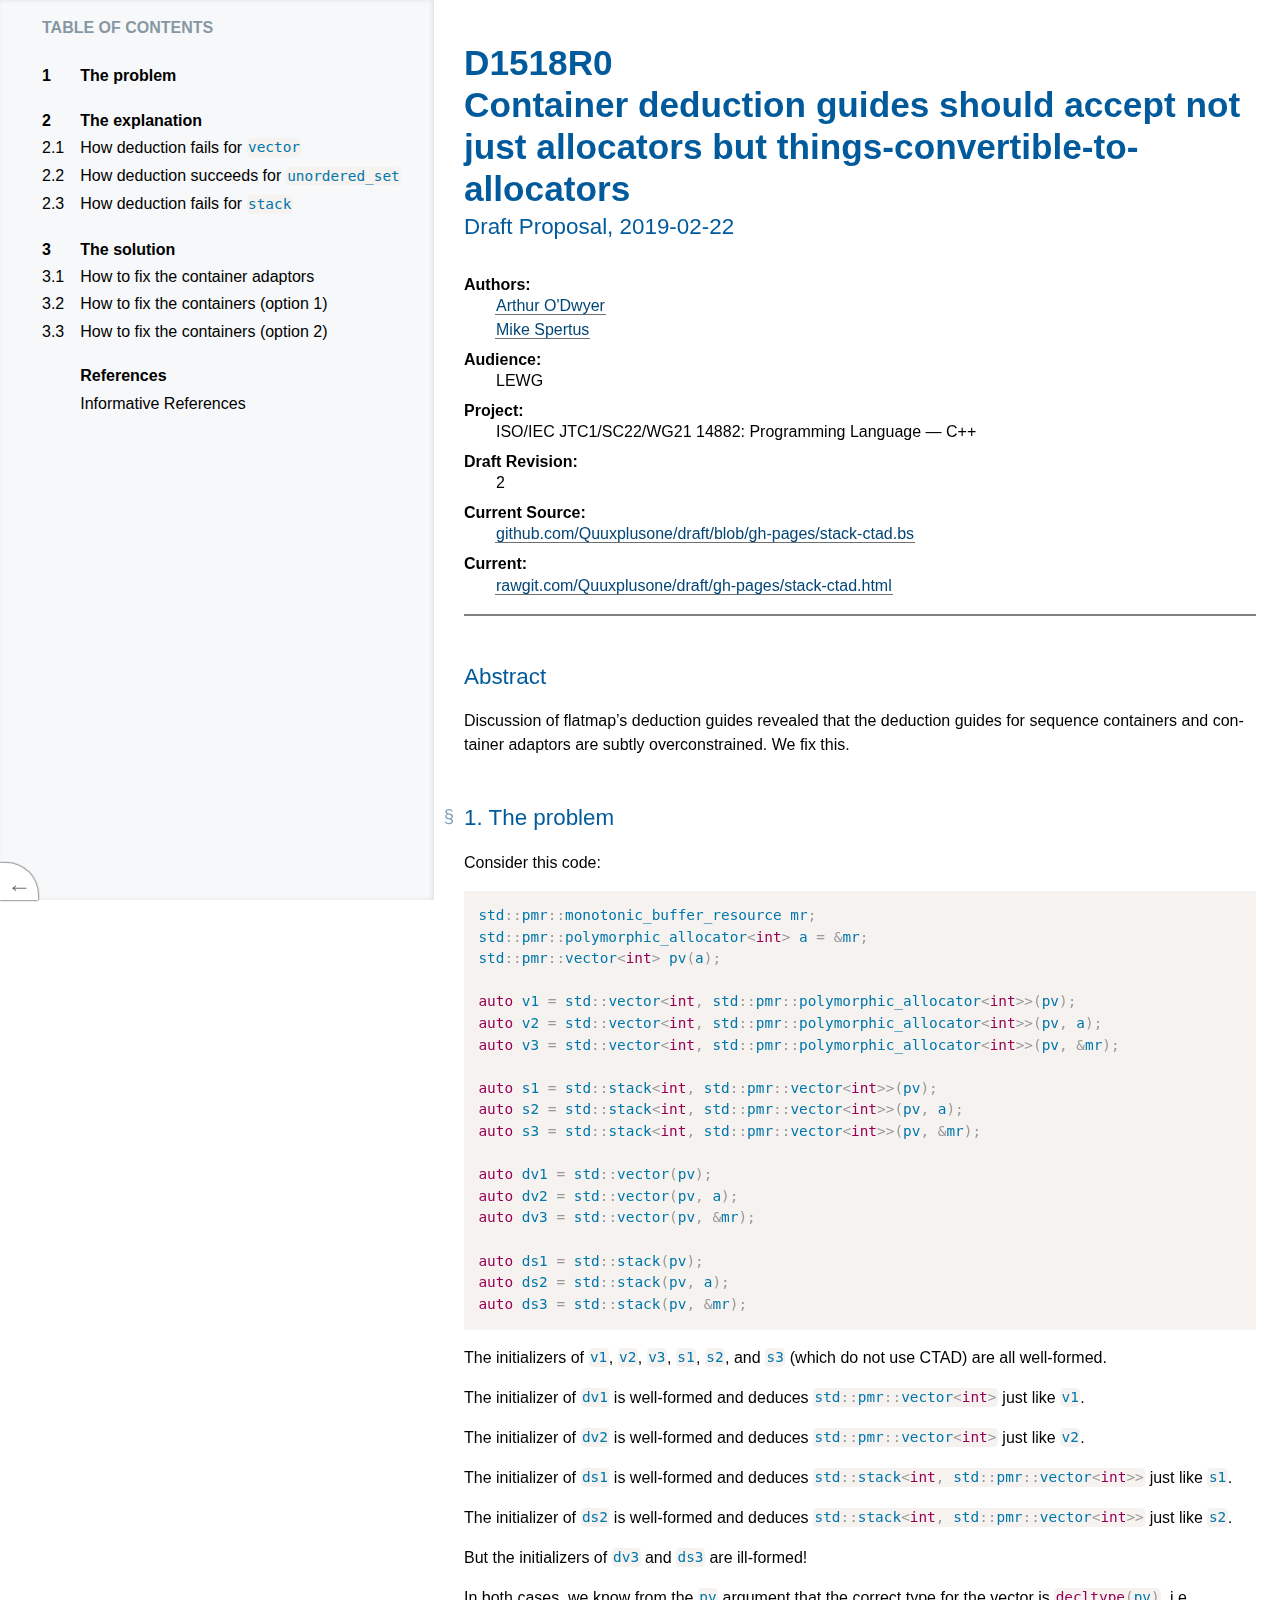
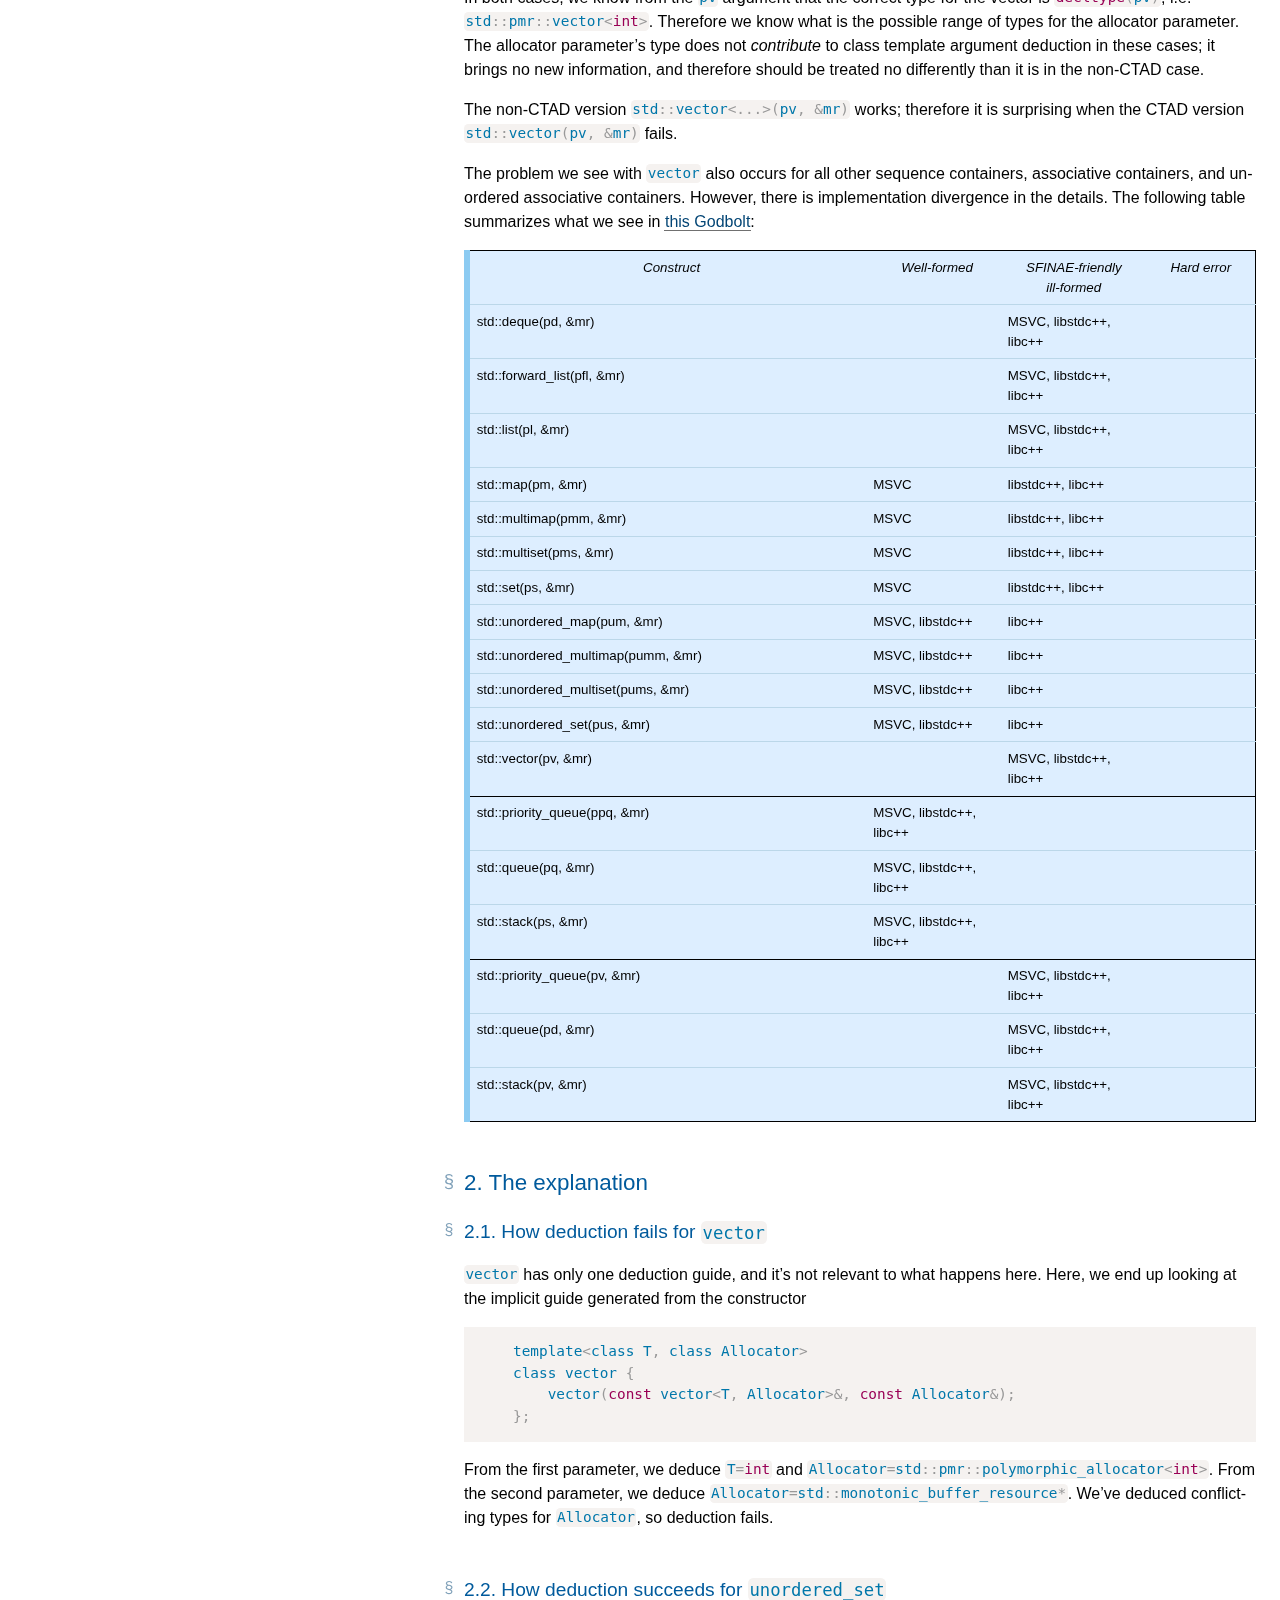
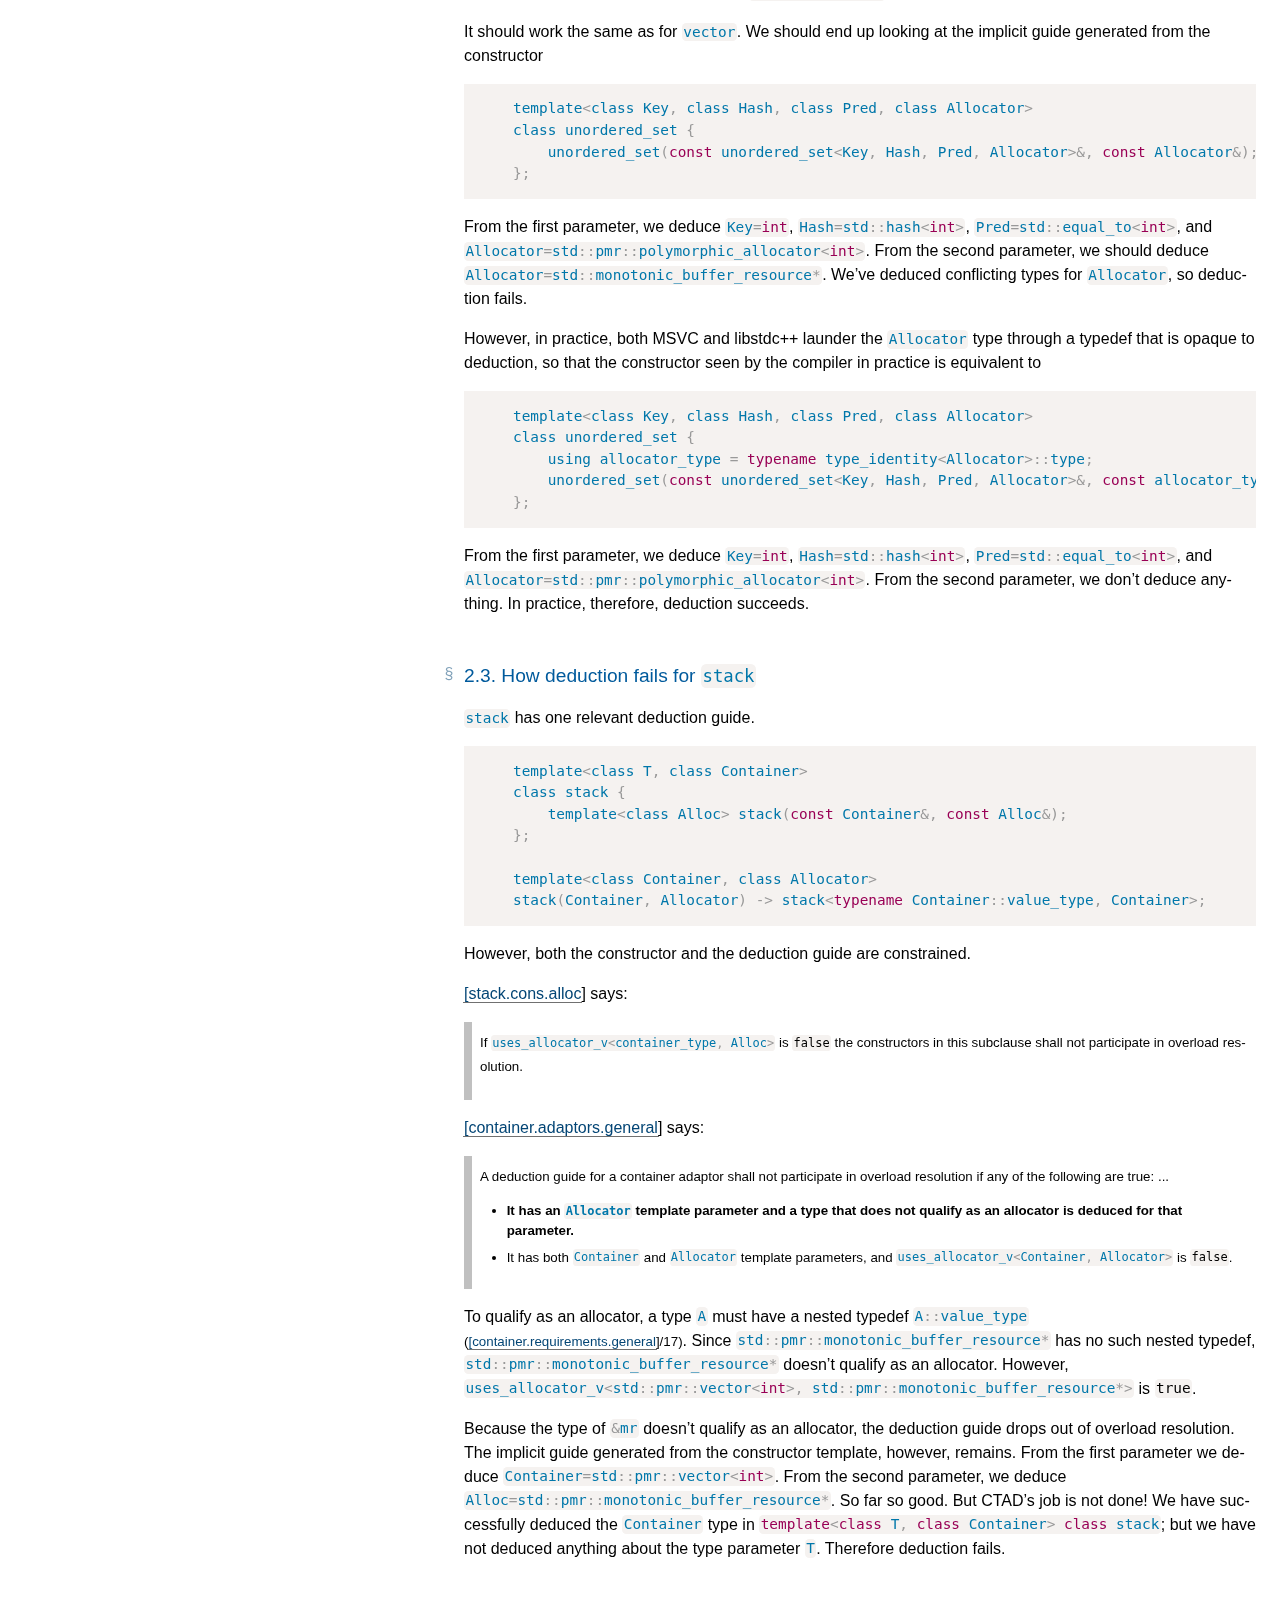
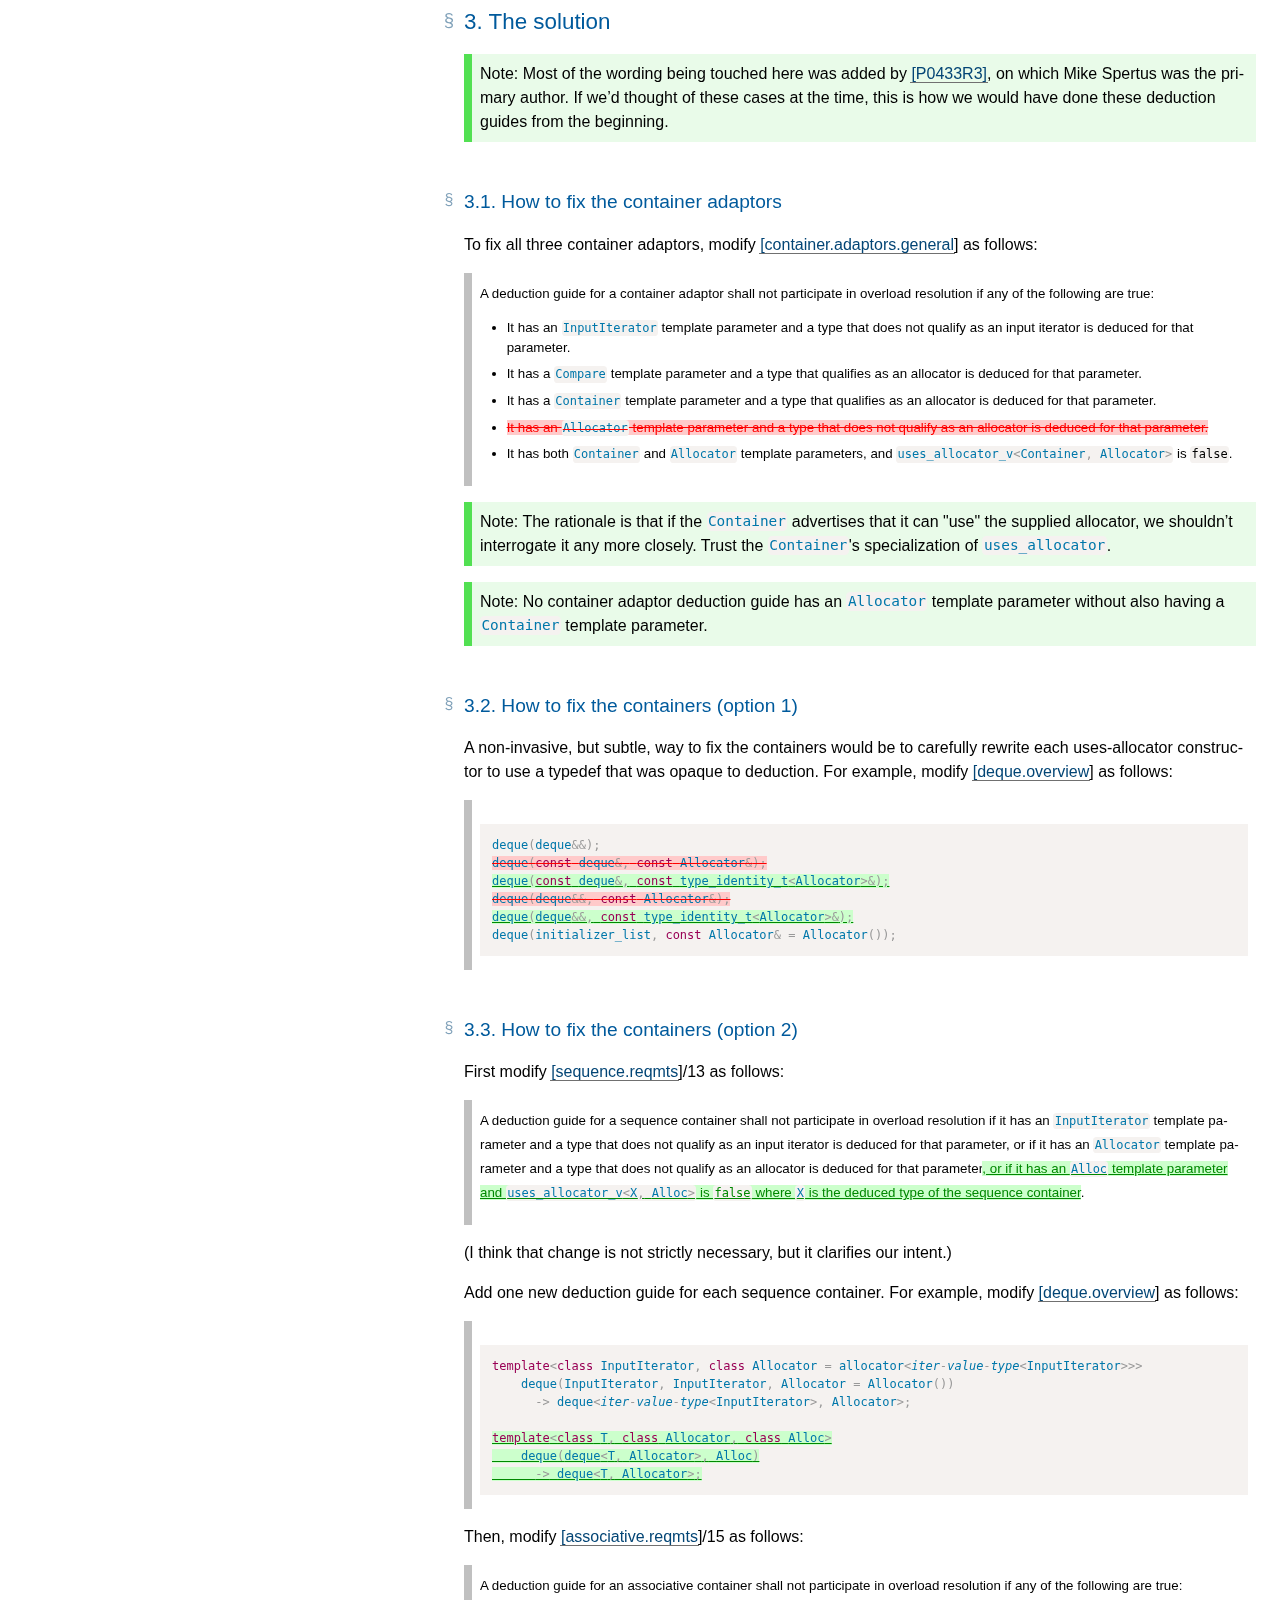
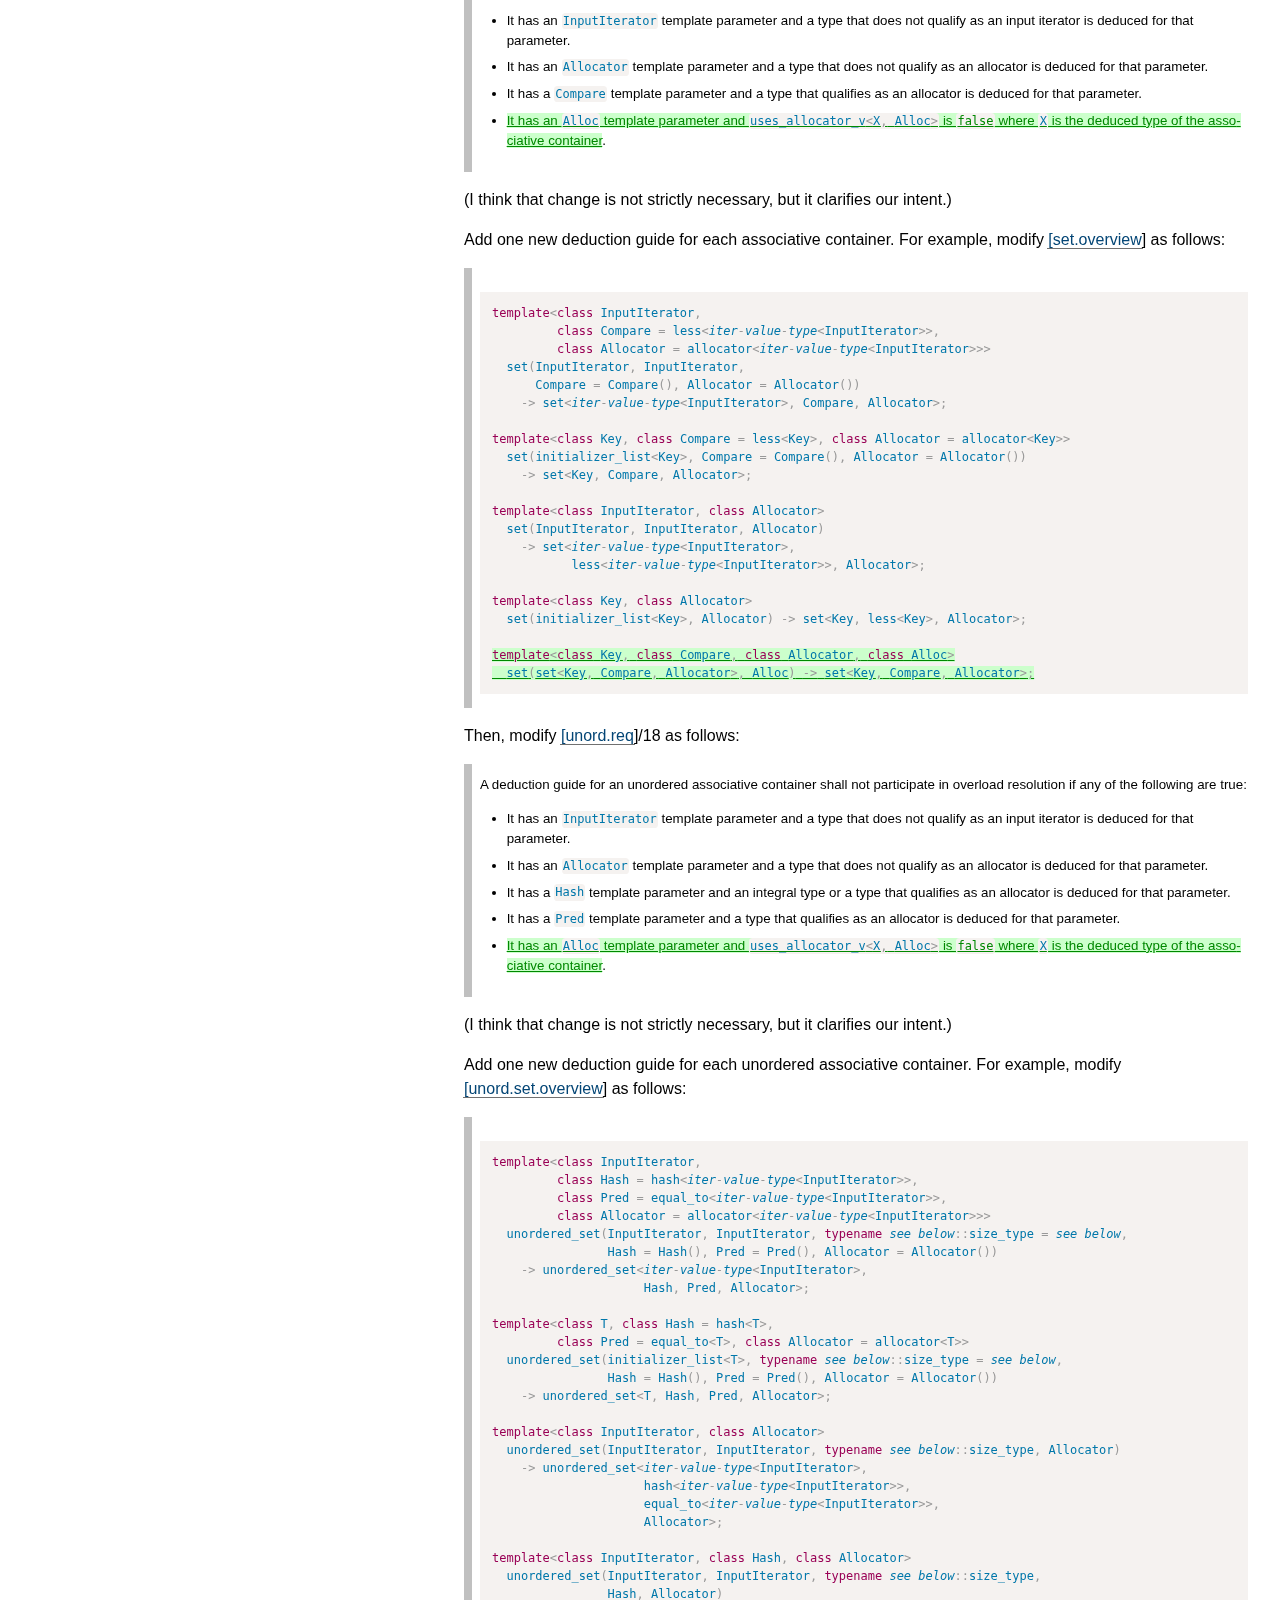
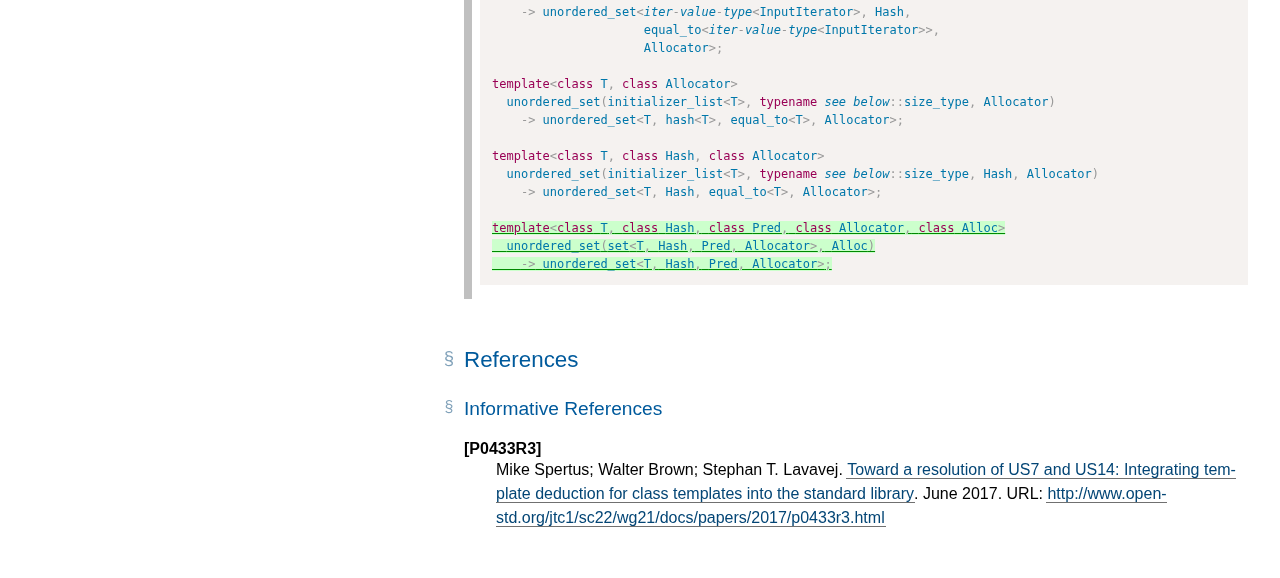
==== d1518-container-deduction-guides.html @ 58452483 "Arthur's draft" ====
<!doctype html><html lang="en">
 <head>
  <meta content="text/html; charset=utf-8" http-equiv="Content-Type">
  <meta content="width=device-width, initial-scale=1, shrink-to-fit=no" name="viewport">
  <title>D1518R0: Container deduction guides should accept not just allocators but things-convertible-to-allocators</title>
<style data-fill-with="stylesheet">/******************************************************************************
 *                   Style sheet for the W3C specifications                   *
 *
 * Special classes handled by this style sheet include:
 *
 * Indices
 *   - .toc for the Table of Contents (<ol class="toc">)
 *     + <span class="secno"> for the section numbers
 *   - #toc for the Table of Contents (<nav id="toc">)
 *   - ul.index for Indices (<a href="#ref">term</a><span>, in §N.M</span>)
 *   - table.index for Index Tables (e.g. for properties or elements)
 *
 * Structural Markup
 *   - table.data for general data tables
 *     -> use 'scope' attribute, <colgroup>, <thead>, and <tbody> for best results !
 *     -> use <table class='complex data'> for extra-complex tables
 *     -> use <td class='long'> for paragraph-length cell content
 *     -> use <td class='pre'> when manual line breaks/indentation would help readability
 *   - dl.switch for switch statements
 *   - ol.algorithm for algorithms (helps to visualize nesting)
 *   - .figure and .caption (HTML4) and figure and figcaption (HTML5)
 *     -> .sidefigure for right-floated figures
 *   - ins/del
 *
 * Code
 *   - pre and code
 *
 * Special Sections
 *   - .note       for informative notes             (div, p, span, aside, details)
 *   - .example    for informative examples          (div, p, pre, span)
 *   - .issue      for issues                        (div, p, span)
 *   - .assertion  for assertions                    (div, p, span)
 *   - .advisement for loud normative statements     (div, p, strong)
 *   - .annoying-warning for spec obsoletion notices (div, aside, details)
 *
 * Definition Boxes
 *   - pre.def   for WebIDL definitions
 *   - table.def for tables that define other entities (e.g. CSS properties)
 *   - dl.def    for definition lists that define other entitles (e.g. HTML elements)
 *
 * Numbering
 *   - .secno for section numbers in .toc and headings (<span class='secno'>3.2</span>)
 *   - .marker for source-inserted example/figure/issue numbers (<span class='marker'>Issue 4</span>)
 *   - ::before styled for CSS-generated issue/example/figure numbers:
 *     -> Documents wishing to use this only need to add
 *        figcaption::before,
 *        .caption::before { content: "Figure "  counter(figure) " ";  }
 *        .example::before { content: "Example " counter(example) " "; }
 *        .issue::before   { content: "Issue "   counter(issue) " ";   }
 *
 * Header Stuff (ignore, just don't conflict with these classes)
 *   - .head for the header
 *   - .copyright for the copyright
 *
 * Miscellaneous
 *   - .overlarge for things that should be as wide as possible, even if
 *     that overflows the body text area. This can be used on an item or
 *     on its container, depending on the effect desired.
 *     Note that this styling basically doesn't help at all when printing,
 *     since A4 paper isn't much wider than the max-width here.
 *     It's better to design things to fit into a narrower measure if possible.
 *   - js-added ToC jump links (see fixup.js)
 *
 ******************************************************************************/

/******************************************************************************/
/*                                   Body                                     */
/******************************************************************************/

	body {
		counter-reset: example figure issue;

		/* Layout */
		max-width: 50em;               /* limit line length to 50em for readability   */
		margin: 0 auto;                /* center text within page                     */
		padding: 1.6em 1.5em 2em 50px; /* assume 16px font size for downlevel clients */
		padding: 1.6em 1.5em 2em calc(26px + 1.5em); /* leave space for status flag     */

		/* Typography */
		line-height: 1.5;
		font-family: sans-serif;
		widows: 2;
		orphans: 2;
		word-wrap: break-word;
		overflow-wrap: break-word;
		hyphens: auto;

		/* Colors */
		color: black;
		background: white top left fixed no-repeat;
		background-size: 25px auto;
	}


/******************************************************************************/
/*                         Front Matter & Navigation                          */
/******************************************************************************/

/** Header ********************************************************************/

	div.head { margin-bottom: 1em }
	div.head hr { border-style: solid; }

	div.head h1 {
		font-weight: bold;
		margin: 0 0 .1em;
		font-size: 220%;
	}

	div.head h2 { margin-bottom: 1.5em;}

/** W3C Logo ******************************************************************/

	.head .logo {
		float: right;
		margin: 0.4rem 0 0.2rem .4rem;
	}

	.head img[src*="logos/W3C"] {
		display: block;
		border: solid #1a5e9a;
		border-width: .65rem .7rem .6rem;
		border-radius: .4rem;
		background: #1a5e9a;
		color: white;
		font-weight: bold;
	}

	.head a:hover > img[src*="logos/W3C"],
	.head a:focus > img[src*="logos/W3C"] {
		opacity: .8;
	}

	.head a:active > img[src*="logos/W3C"] {
		background: #c00;
		border-color: #c00;
	}

	/* see also additional rules in Link Styling section */

/** Copyright *****************************************************************/

	p.copyright,
	p.copyright small { font-size: small }

/** Back to Top / ToC Toggle **************************************************/

	@media print {
		#toc-nav {
			display: none;
		}
	}
	@media not print {
		#toc-nav {
			position: fixed;
			z-index: 2;
			bottom: 0; left: 0;
			margin: 0;
			min-width: 1.33em;
			border-top-right-radius: 2rem;
			box-shadow: 0 0 2px;
			font-size: 1.5em;
			color: black;
		}
		#toc-nav > a {
			display: block;
			white-space: nowrap;

			height: 1.33em;
			padding: .1em 0.3em;
			margin: 0;

			background: white;
			box-shadow: 0 0 2px;
			border: none;
			border-top-right-radius: 1.33em;
			background: white;
		}
		#toc-nav > #toc-jump {
			padding-bottom: 2em;
			margin-bottom: -1.9em;
		}

		#toc-nav > a:hover,
		#toc-nav > a:focus {
			background: #f8f8f8;
		}
		#toc-nav > a:not(:hover):not(:focus) {
			color: #707070;
		}

		/* statusbar gets in the way on keyboard focus; remove once browsers fix */
		#toc-nav > a[href="#toc"]:not(:hover):focus:last-child {
			padding-bottom: 1.5rem;
		}

		#toc-nav:not(:hover) > a:not(:focus) > span + span {
			/* Ideally this uses :focus-within on #toc-nav */
			display: none;
		}
		#toc-nav > a > span + span {
			padding-right: 0.2em;
		}

		#toc-toggle-inline {
			vertical-align: 0.05em;
			font-size: 80%;
			color: gray;
			color: hsla(203,20%,40%,.7);
			border-style: none;
			background: transparent;
			position: relative;
		}
		#toc-toggle-inline:hover:not(:active),
		#toc-toggle-inline:focus:not(:active) {
			text-shadow: 1px 1px silver;
			top: -1px;
			left: -1px;
		}

		#toc-nav :active {
			color: #C00;
		}
	}

/** ToC Sidebar ***************************************************************/

	/* Floating sidebar */
	@media screen {
		body.toc-sidebar #toc {
			position: fixed;
			top: 0; bottom: 0;
			left: 0;
			width: 23.5em;
			max-width: 80%;
			max-width: calc(100% - 2em - 26px);
			overflow: auto;
			padding: 0 1em;
			padding-left: 42px;
			padding-left: calc(1em + 26px);
			background: inherit;
			background-color: #f7f8f9;
			z-index: 1;
			box-shadow: -.1em 0 .25em rgba(0,0,0,.1) inset;
		}
		body.toc-sidebar #toc h2 {
			margin-top: .8rem;
			font-variant: small-caps;
			font-variant: all-small-caps;
			text-transform: lowercase;
			font-weight: bold;
			color: gray;
			color: hsla(203,20%,40%,.7);
		}
		body.toc-sidebar #toc-jump:not(:focus) {
			width: 0;
			height: 0;
			padding: 0;
			position: absolute;
			overflow: hidden;
		}
	}
	/* Hide main scroller when only the ToC is visible anyway */
	@media screen and (max-width: 28em) {
		body.toc-sidebar {
			overflow: hidden;
		}
	}

	/* Sidebar with its own space */
	@media screen and (min-width: 78em) {
		body:not(.toc-inline) #toc {
			position: fixed;
			top: 0; bottom: 0;
			left: 0;
			width: 23.5em;
			overflow: auto;
			padding: 0 1em;
			padding-left: 42px;
			padding-left: calc(1em + 26px);
			background: inherit;
			background-color: #f7f8f9;
			z-index: 1;
			box-shadow: -.1em 0 .25em rgba(0,0,0,.1) inset;
		}
		body:not(.toc-inline) #toc h2 {
			margin-top: .8rem;
			font-variant: small-caps;
			font-variant: all-small-caps;
			text-transform: lowercase;
			font-weight: bold;
			color: gray;
			color: hsla(203,20%,40%,.7);
		}

		body:not(.toc-inline) {
			padding-left: 29em;
		}
		/* See also Overflow section at the bottom */

		body:not(.toc-inline) #toc-jump:not(:focus) {
			width: 0;
			height: 0;
			padding: 0;
			position: absolute;
			overflow: hidden;
		}
	}
	@media screen and (min-width: 90em) {
		body:not(.toc-inline) {
			margin: 0 4em;
		}
	}

/******************************************************************************/
/*                                Sectioning                                  */
/******************************************************************************/

/** Headings ******************************************************************/

	h1, h2, h3, h4, h5, h6, dt {
		page-break-after: avoid;
		page-break-inside: avoid;
		font: 100% sans-serif;   /* Reset all font styling to clear out UA styles */
		font-family: inherit;    /* Inherit the font family. */
		line-height: 1.2;        /* Keep wrapped headings compact */
		hyphens: manual;         /* Hyphenated headings look weird */
	}

	h2, h3, h4, h5, h6 {
		margin-top: 3rem;
	}

	h1, h2, h3 {
		color: #005A9C;
		background: transparent;
	}

	h1 { font-size: 170%; }
	h2 { font-size: 140%; }
	h3 { font-size: 120%; }
	h4 { font-weight: bold; }
	h5 { font-style: italic; }
	h6 { font-variant: small-caps; }
	dt { font-weight: bold; }

/** Subheadings ***************************************************************/

	h1 + h2,
	#subtitle {
		/* #subtitle is a subtitle in an H2 under the H1 */
		margin-top: 0;
	}
	h2 + h3,
	h3 + h4,
	h4 + h5,
	h5 + h6 {
		margin-top: 1.2em; /* = 1 x line-height */
	}

/** Section divider ***********************************************************/

	:not(.head) > hr {
		font-size: 1.5em;
		text-align: center;
		margin: 1em auto;
		height: auto;
		border: transparent solid 0;
		background: transparent;
	}
	:not(.head) > hr::before {
		content: "\2727\2003\2003\2727\2003\2003\2727";
	}

/******************************************************************************/
/*                            Paragraphs and Lists                            */
/******************************************************************************/

	p {
		margin: 1em 0;
	}

	dd > p:first-child,
	li > p:first-child {
		margin-top: 0;
	}

	ul, ol {
		margin-left: 0;
		padding-left: 2em;
	}

	li {
		margin: 0.25em 0 0.5em;
		padding: 0;
	}

	dl dd {
		margin: 0 0 .5em 2em;
	}

	.head dd + dd { /* compact for header */
		margin-top: -.5em;
	}

	/* Style for algorithms */
	ol.algorithm ol:not(.algorithm),
	.algorithm > ol ol:not(.algorithm) {
	 border-left: 0.5em solid #DEF;
	}

	/* Put nice boxes around each algorithm. */
	[data-algorithm]:not(.heading) {
	  padding: .5em;
	  border: thin solid #ddd; border-radius: .5em;
	  margin: .5em calc(-0.5em - 1px);
	}
	[data-algorithm]:not(.heading) > :first-child {
	  margin-top: 0;
	}
	[data-algorithm]:not(.heading) > :last-child {
	  margin-bottom: 0;
	}

	/* Style for switch/case <dl>s */
	dl.switch > dd > ol.only,
	dl.switch > dd > .only > ol {
	 margin-left: 0;
	}
	dl.switch > dd > ol.algorithm,
	dl.switch > dd > .algorithm > ol {
	 margin-left: -2em;
	}
	dl.switch {
	 padding-left: 2em;
	}
	dl.switch > dt {
	 text-indent: -1.5em;
	 margin-top: 1em;
	}
	dl.switch > dt + dt {
	 margin-top: 0;
	}
	dl.switch > dt::before {
	 content: '\21AA';
	 padding: 0 0.5em 0 0;
	 display: inline-block;
	 width: 1em;
	 text-align: right;
	 line-height: 0.5em;
	}

/** Terminology Markup ********************************************************/


/******************************************************************************/
/*                                 Inline Markup                              */
/******************************************************************************/

/** Terminology Markup ********************************************************/
	dfn   { /* Defining instance */
		font-weight: bolder;
	}
	a > i { /* Instance of term */
		font-style: normal;
	}
	dt dfn code, code.idl {
		font-size: medium;
	}
	dfn var {
		font-style: normal;
	}

/** Change Marking ************************************************************/

	del { color: red;  text-decoration: line-through; }
	ins { color: #080; text-decoration: underline;    }

/** Miscellaneous improvements to inline formatting ***************************/

	sup {
		vertical-align: super;
		font-size: 80%
	}

/******************************************************************************/
/*                                    Code                                    */
/******************************************************************************/

/** General monospace/pre rules ***********************************************/

	pre, code, samp {
		font-family: Menlo, Consolas, "DejaVu Sans Mono", Monaco, monospace;
		font-size: .9em;
		page-break-inside: avoid;
		hyphens: none;
		text-transform: none;
	}
	pre code,
	code code {
		font-size: 100%;
	}

	pre {
		margin-top: 1em;
		margin-bottom: 1em;
		overflow: auto;
	}

/** Inline Code fragments *****************************************************/

  /* Do something nice. */

/******************************************************************************/
/*                                    Links                                   */
/******************************************************************************/

/** General Hyperlinks ********************************************************/

	/* We hyperlink a lot, so make it less intrusive */
	a[href] {
		color: #034575;
		text-decoration: none;
		border-bottom: 1px solid #707070;
		/* Need a bit of extending for it to look okay */
		padding: 0 1px 0;
		margin: 0 -1px 0;
	}
	a:visited {
		border-bottom-color: #BBB;
	}

	/* Use distinguishing colors when user is interacting with the link */
	a[href]:focus,
	a[href]:hover {
		background: #f8f8f8;
		background: rgba(75%, 75%, 75%, .25);
		border-bottom-width: 3px;
		margin-bottom: -2px;
	}
	a[href]:active {
		color: #C00;
		border-color: #C00;
	}

	/* Backout above styling for W3C logo */
	.head .logo,
	.head .logo a {
		border: none;
		text-decoration: none;
		background: transparent;
	}

/******************************************************************************/
/*                                    Images                                  */
/******************************************************************************/

	img {
		border-style: none;
	}

	/* For autogen numbers, add
	   .caption::before, figcaption::before { content: "Figure " counter(figure) ". "; }
	*/

	figure, .figure, .sidefigure {
		page-break-inside: avoid;
		text-align: center;
		margin: 2.5em 0;
	}
	.figure img,    .sidefigure img,    figure img,
	.figure object, .sidefigure object, figure object {
		max-width: 100%;
		margin: auto;
	}
	.figure pre, .sidefigure pre, figure pre {
		text-align: left;
		display: table;
		margin: 1em auto;
	}
	.figure table, figure table {
		margin: auto;
	}
	@media screen and (min-width: 20em) {
		.sidefigure {
			float: right;
			width: 50%;
			margin: 0 0 0.5em 0.5em
		}
	}
	.caption, figcaption, caption {
		font-style: italic;
		font-size: 90%;
	}
	.caption::before, figcaption::before, figcaption > .marker {
		font-weight: bold;
	}
	.caption, figcaption {
		counter-increment: figure;
	}

	/* DL list is indented 2em, but figure inside it is not */
	dd > .figure, dd > figure { margin-left: -2em }

/******************************************************************************/
/*                             Colored Boxes                                  */
/******************************************************************************/

	.issue, .note, .example, .assertion, .advisement, blockquote {
		padding: .5em;
		border: .5em;
		border-left-style: solid;
		page-break-inside: avoid;
	}
	span.issue, span.note {
		padding: .1em .5em .15em;
		border-right-style: solid;
	}

	.issue,
	.note,
	.example,
	.advisement,
	.assertion,
	blockquote {
		margin: 1em auto;
	}
	.note  > p:first-child,
	.issue > p:first-child,
	blockquote > :first-child {
		margin-top: 0;
	}
	blockquote > :last-child {
		margin-bottom: 0;
	}

/** Blockquotes ***************************************************************/

	blockquote {
		border-color: silver;
	}

/** Open issue ****************************************************************/

	.issue {
		border-color: #E05252;
		background: #FBE9E9;
		counter-increment: issue;
		overflow: auto;
	}
	.issue::before, .issue > .marker {
		text-transform: uppercase;
		color: #AE1E1E;
		padding-right: 1em;
		text-transform: uppercase;
	}
	/* Add .issue::before { content: "Issue " counter(issue) " "; } for autogen numbers,
	   or use class="marker" to mark up the issue number in source. */

/** Example *******************************************************************/

	.example {
		border-color: #E0CB52;
		background: #FCFAEE;
		counter-increment: example;
		overflow: auto;
		clear: both;
	}
	.example::before, .example > .marker {
		text-transform: uppercase;
		color: #827017;
		min-width: 7.5em;
		display: block;
	}
	/* Add .example::before { content: "Example " counter(example) " "; } for autogen numbers,
	   or use class="marker" to mark up the example number in source. */

/** Non-normative Note ********************************************************/

	.note {
		border-color: #52E052;
		background: #E9FBE9;
		overflow: auto;
	}

	.note::before, .note > .marker,
	details.note > summary::before,
	details.note > summary > .marker {
		text-transform: uppercase;
		display: block;
		color: hsl(120, 70%, 30%);
	}
	/* Add .note::before { content: "Note"; } for autogen label,
	   or use class="marker" to mark up the label in source. */

	details.note > summary {
		display: block;
		color: hsl(120, 70%, 30%);
	}
	details.note[open] > summary {
		border-bottom: 1px silver solid;
	}

/** Assertion Box *************************************************************/
	/*  for assertions in algorithms */

	.assertion {
		border-color: #AAA;
		background: #EEE;
	}

/** Advisement Box ************************************************************/
	/*  for attention-grabbing normative statements */

	.advisement {
		border-color: orange;
		border-style: none solid;
		background: #FFEECC;
	}
	strong.advisement {
		display: block;
		text-align: center;
	}
	.advisement > .marker {
		color: #B35F00;
	}

/** Spec Obsoletion Notice ****************************************************/
	/* obnoxious obsoletion notice for older/abandoned specs. */

	details {
		display: block;
	}
	summary {
		font-weight: bolder;
	}

	.annoying-warning:not(details),
	details.annoying-warning:not([open]) > summary,
	details.annoying-warning[open] {
		background: #fdd;
		color: red;
		font-weight: bold;
		padding: .75em 1em;
		border: thick red;
		border-style: solid;
		border-radius: 1em;
	}
	.annoying-warning :last-child {
		margin-bottom: 0;
	}

@media not print {
	details.annoying-warning[open] {
		position: fixed;
		left: 1em;
		right: 1em;
		bottom: 1em;
		z-index: 1000;
	}
}

	details.annoying-warning:not([open]) > summary {
		text-align: center;
	}

/** Entity Definition Boxes ***************************************************/

	.def {
		padding: .5em 1em;
		background: #DEF;
		margin: 1.2em 0;
		border-left: 0.5em solid #8CCBF2;
	}

/******************************************************************************/
/*                                    Tables                                  */
/******************************************************************************/

	th, td {
		text-align: left;
		text-align: start;
	}

/** Property/Descriptor Definition Tables *************************************/

	table.def {
		/* inherits .def box styling, see above */
		width: 100%;
		border-spacing: 0;
	}

	table.def td,
	table.def th {
		padding: 0.5em;
		vertical-align: baseline;
		border-bottom: 1px solid #bbd7e9;
	}

	table.def > tbody > tr:last-child th,
	table.def > tbody > tr:last-child td {
		border-bottom: 0;
	}

	table.def th {
		font-style: italic;
		font-weight: normal;
		padding-left: 1em;
		width: 3em;
	}

	/* For when values are extra-complex and need formatting for readability */
	table td.pre {
		white-space: pre-wrap;
	}

	/* A footnote at the bottom of a def table */
	table.def           td.footnote {
		padding-top: 0.6em;
	}
	table.def           td.footnote::before {
		content: " ";
		display: block;
		height: 0.6em;
		width: 4em;
		border-top: thin solid;
	}

/** Data tables (and properly marked-up index tables) *************************/
	/*
		 <table class="data"> highlights structural relationships in a table
		 when correct markup is used (e.g. thead/tbody, th vs. td, scope attribute)

		 Use class="complex data" for particularly complicated tables --
		 (This will draw more lines: busier, but clearer.)

		 Use class="long" on table cells with paragraph-like contents
		 (This will adjust text alignment accordingly.)
		 Alternately use class="longlastcol" on tables, to have the last column assume "long".
	*/

	table {
		word-wrap: normal;
		overflow-wrap: normal;
		hyphens: manual;
	}

	table.data,
	table.index {
		margin: 1em auto;
		border-collapse: collapse;
		border: hidden;
		width: 100%;
	}
	table.data caption,
	table.index caption {
		max-width: 50em;
		margin: 0 auto 1em;
	}

	table.data td,  table.data th,
	table.index td, table.index th {
		padding: 0.5em 1em;
		border-width: 1px;
		border-color: silver;
		border-top-style: solid;
	}

	table.data thead td:empty {
		padding: 0;
		border: 0;
	}

	table.data  thead,
	table.index thead,
	table.data  tbody,
	table.index tbody {
		border-bottom: 2px solid;
	}

	table.data colgroup,
	table.index colgroup {
		border-left: 2px solid;
	}

	table.data  tbody th:first-child,
	table.index tbody th:first-child  {
		border-right: 2px solid;
		border-top: 1px solid silver;
		padding-right: 1em;
	}

	table.data th[colspan],
	table.data td[colspan] {
		text-align: center;
	}

	table.complex.data th,
	table.complex.data td {
		border: 1px solid silver;
		text-align: center;
	}

	table.data.longlastcol td:last-child,
	table.data td.long {
	 vertical-align: baseline;
	 text-align: left;
	}

	table.data img {
		vertical-align: middle;
	}


/*
Alternate table alignment rules

	table.data,
	table.index {
		text-align: center;
	}

	table.data  thead th[scope="row"],
	table.index thead th[scope="row"] {
		text-align: right;
	}

	table.data  tbody th:first-child,
	table.index tbody th:first-child  {
		text-align: right;
	}

Possible extra rowspan handling

	table.data  tbody th[rowspan]:not([rowspan='1']),
	table.index tbody th[rowspan]:not([rowspan='1']),
	table.data  tbody td[rowspan]:not([rowspan='1']),
	table.index tbody td[rowspan]:not([rowspan='1']) {
		border-left: 1px solid silver;
	}

	table.data  tbody th[rowspan]:first-child,
	table.index tbody th[rowspan]:first-child,
	table.data  tbody td[rowspan]:first-child,
	table.index tbody td[rowspan]:first-child{
		border-left: 0;
		border-right: 1px solid silver;
	}
*/

/******************************************************************************/
/*                                  Indices                                   */
/******************************************************************************/


/** Table of Contents *********************************************************/

	.toc a {
		/* More spacing; use padding to make it part of the click target. */
		padding-top: 0.1rem;
		/* Larger, more consistently-sized click target */
		display: block;
		/* Reverse color scheme */
		color: black;
		border-color: #3980B5;
		border-bottom-width: 3px !important;
		margin-bottom: 0px !important;
	}
	.toc a:visited {
		border-color: #054572;
	}
	.toc a:not(:focus):not(:hover) {
		/* Allow colors to cascade through from link styling */
		border-bottom-color: transparent;
	}

	.toc, .toc ol, .toc ul, .toc li {
		list-style: none; /* Numbers must be inlined into source */
		/* because generated content isn't search/selectable and markers can't do multilevel yet */
		margin:  0;
		padding: 0;
		line-height: 1.1rem; /* consistent spacing */
	}

	/* ToC not indented until third level, but font style & margins show hierarchy */
	.toc > li             { font-weight: bold;   }
	.toc > li li          { font-weight: normal; }
	.toc > li li li       { font-size:   95%;    }
	.toc > li li li li    { font-size:   90%;    }
	.toc > li li li li .secno { font-size: 85%; }
	.toc > li li li li li { font-size:   85%;    }
	.toc > li li li li li .secno { font-size: 100%; }

	/* @supports not (display:grid) { */
		.toc > li             { margin: 1.5rem 0;    }
		.toc > li li          { margin: 0.3rem 0;    }
		.toc > li li li       { margin-left: 2rem;   }

		/* Section numbers in a column of their own */
		.toc .secno {
			float: left;
			width: 4rem;
			white-space: nowrap;
		}

		.toc li {
			clear: both;
		}

		:not(li) > .toc              { margin-left:  5rem; }
		.toc .secno                  { margin-left: -5rem; }
		.toc > li li li .secno       { margin-left: -7rem; }
		.toc > li li li li .secno    { margin-left: -9rem; }
		.toc > li li li li li .secno { margin-left: -11rem; }

		/* Tighten up indentation in narrow ToCs */
		@media (max-width: 30em) {
			:not(li) > .toc              { margin-left:  4rem; }
			.toc .secno                  { margin-left: -4rem; }
			.toc > li li li              { margin-left:  1rem; }
			.toc > li li li .secno       { margin-left: -5rem; }
			.toc > li li li li .secno    { margin-left: -6rem; }
			.toc > li li li li li .secno { margin-left: -7rem; }
		}
	/* } */

	@supports (display:grid) {
		/* Use #toc over .toc to override non-@supports rules. */
		#toc {
			display: grid;
			align-content: start;
			grid-template-columns: auto 1fr;
			grid-column-gap: 1rem;
			column-gap: 1rem;
			grid-row-gap: .6rem;
			row-gap: .6rem;
		}
		#toc h2 {
			grid-column: 1 / -1;
			margin-bottom: 0;
		}
		#toc ol,
		#toc li,
		#toc a {
			display: contents;
			/* Switch <a> to subgrid when supported */
		}
		#toc span {
			margin: 0;
		}
		#toc > .toc > li > a > span {
			/* The spans of the top-level list,
			   comprising the first items of each top-level section. */
			margin-top: 1.1rem;
		}
		#toc#toc .secno { /* Ugh, need more specificity to override base.css */
			grid-column: 1;
			width: auto;
			margin-left: 0;
		}
		#toc .content {
			grid-column: 2;
			width: auto;
			margin-right: 1rem;
		}
		#toc .content:hover {
			background: rgba(75%, 75%, 75%, .25);
			border-bottom: 3px solid #054572;
			margin-bottom: -3px;
		}
		#toc li li li .content {
			margin-left: 1rem;
		}
		#toc li li li li .content {
			margin-left: 2rem;
		}
	}


/** Index *********************************************************************/

	/* Index Lists: Layout */
	ul.index       { margin-left: 0; columns: 15em; text-indent: 1em hanging; }
	ul.index li    { margin-left: 0; list-style: none; break-inside: avoid; }
	ul.index li li { margin-left: 1em }
	ul.index dl    { margin-top: 0; }
	ul.index dt    { margin: .2em 0 .2em 20px;}
	ul.index dd    { margin: .2em 0 .2em 40px;}
	/* Index Lists: Typography */
	ul.index ul,
	ul.index dl { font-size: smaller; }
	@media not print {
		ul.index li span {
			white-space: nowrap;
			color: transparent; }
		ul.index li a:hover + span,
		ul.index li a:focus + span {
			color: #707070;
		}
	}

/** Index Tables *****************************************************/
	/* See also the data table styling section, which this effectively subclasses */

	table.index {
		font-size: small;
		border-collapse: collapse;
		border-spacing: 0;
		text-align: left;
		margin: 1em 0;
	}

	table.index td,
	table.index th {
		padding: 0.4em;
	}

	table.index tr:hover td:not([rowspan]),
	table.index tr:hover th:not([rowspan]) {
		background: #f7f8f9;
	}

	/* The link in the first column in the property table (formerly a TD) */
	table.index th:first-child a {
		font-weight: bold;
	}

/******************************************************************************/
/*                                    Print                                   */
/******************************************************************************/

	@media print {
		/* Pages have their own margins. */
		html {
			margin: 0;
		}
		/* Serif for print. */
		body {
			font-family: serif;
		}
	}
	@page {
		margin: 1.5cm 1.1cm;
	}

/******************************************************************************/
/*                                    Legacy                                  */
/******************************************************************************/

	/* This rule is inherited from past style sheets. No idea what it's for. */
	.hide { display: none }



/******************************************************************************/
/*                             Overflow Control                               */
/******************************************************************************/

	.figure .caption, .sidefigure .caption, figcaption {
		/* in case figure is overlarge, limit caption to 50em */
		max-width: 50rem;
		margin-left: auto;
		margin-right: auto;
	}
	.overlarge > table {
		/* limit preferred width of table */
		max-width: 50em;
		margin-left: auto;
		margin-right: auto;
	}

	@media (min-width: 55em) {
		.overlarge {
			margin-left: calc(13px + 26.5rem - 50vw);
			margin-right: calc(13px + 26.5rem - 50vw);
			max-width: none;
		}
	}
	@media screen and (min-width: 78em) {
		body:not(.toc-inline) .overlarge {
			/* 30.5em body padding 50em content area */
			margin-left: calc(40em - 50vw) !important;
			margin-right: calc(40em - 50vw) !important;
		}
	}
	@media screen and (min-width: 90em) {
		body:not(.toc-inline) .overlarge {
			/* 4em html margin 30.5em body padding 50em content area */
			margin-left: 0 !important;
			margin-right: calc(84.5em - 100vw) !important;
		}
	}

	@media not print {
		.overlarge {
			overflow-x: auto;
			/* See Lea Verou's explanation background-attachment:
			 * http://lea.verou.me/2012/04/background-attachment-local/
			 *
			background: top left  / 4em 100% linear-gradient(to right,  #ffffff, rgba(255, 255, 255, 0)) local,
			            top right / 4em 100% linear-gradient(to left, #ffffff, rgba(255, 255, 255, 0)) local,
			            top left  / 1em 100% linear-gradient(to right,  #c3c3c5, rgba(195, 195, 197, 0)) scroll,
			            top right / 1em 100% linear-gradient(to left, #c3c3c5, rgba(195, 195, 197, 0)) scroll,
			            white;
			background-repeat: no-repeat;
			*/
		}
	}
</style>
<style type="text/css">
    table, th, td {
      border: 1px solid black;
      border-collapse: collapse;
      vertical-align: top;
    }
    th, td {
      border-left: none;
      border-right: none;
      padding: 0px 10px;
    }
    th {
      text-align: center;
    }
  </style>
  <meta content="Bikeshed version c03af8da7325f5ae3f9ca742161b5d270bbce12f" name="generator">
  <link href="https://isocpp.org/favicon.ico" rel="icon">
<style>
ins  {background-color: #CCFFCC; text-decoration: underline;}
del  {background-color: #FFCACA; text-decoration: line-through;}
</style>
<style>/* style-md-lists */

/* This is a weird hack for me not yet following the commonmark spec
   regarding paragraph and lists. */
[data-md] > :first-child {
    margin-top: 0;
}
[data-md] > :last-child {
    margin-bottom: 0;
}</style>
<style>/* style-counters */

body {
    counter-reset: example figure issue;
}
.issue {
    counter-increment: issue;
}
.issue:not(.no-marker)::before {
    content: "Issue " counter(issue);
}

.example {
    counter-increment: example;
}
.example:not(.no-marker)::before {
    content: "Example " counter(example);
}
.invalid.example:not(.no-marker)::before,
.illegal.example:not(.no-marker)::before {
    content: "Invalid Example" counter(example);
}

figcaption {
    counter-increment: figure;
}
figcaption:not(.no-marker)::before {
    content: "Figure " counter(figure) " ";
}</style>
<style>/* style-syntax-highlighting */

.highlight:not(.idl) { background: hsl(24, 20%, 95%); }
code.highlight { padding: .1em; border-radius: .3em; }
pre.highlight, pre > code.highlight { display: block; padding: 1em; margin: .5em 0; overflow: auto; border-radius: 0; }
c-[a] { color: #990055 } /* Keyword.Declaration */
c-[b] { color: #990055 } /* Keyword.Type */
c-[c] { color: #708090 } /* Comment */
c-[d] { color: #708090 } /* Comment.Multiline */
c-[e] { color: #0077aa } /* Name.Attribute */
c-[f] { color: #669900 } /* Name.Tag */
c-[g] { color: #222222 } /* Name.Variable */
c-[k] { color: #990055 } /* Keyword */
c-[l] { color: #000000 } /* Literal */
c-[m] { color: #000000 } /* Literal.Number */
c-[n] { color: #0077aa } /* Name */
c-[o] { color: #999999 } /* Operator */
c-[p] { color: #999999 } /* Punctuation */
c-[s] { color: #a67f59 } /* Literal.String */
c-[t] { color: #a67f59 } /* Literal.String.Single */
c-[u] { color: #a67f59 } /* Literal.String.Double */
c-[cp] { color: #708090 } /* Comment.Preproc */
c-[c1] { color: #708090 } /* Comment.Single */
c-[cs] { color: #708090 } /* Comment.Special */
c-[kc] { color: #990055 } /* Keyword.Constant */
c-[kn] { color: #990055 } /* Keyword.Namespace */
c-[kp] { color: #990055 } /* Keyword.Pseudo */
c-[kr] { color: #990055 } /* Keyword.Reserved */
c-[ld] { color: #000000 } /* Literal.Date */
c-[nc] { color: #0077aa } /* Name.Class */
c-[no] { color: #0077aa } /* Name.Constant */
c-[nd] { color: #0077aa } /* Name.Decorator */
c-[ni] { color: #0077aa } /* Name.Entity */
c-[ne] { color: #0077aa } /* Name.Exception */
c-[nf] { color: #0077aa } /* Name.Function */
c-[nl] { color: #0077aa } /* Name.Label */
c-[nn] { color: #0077aa } /* Name.Namespace */
c-[py] { color: #0077aa } /* Name.Property */
c-[ow] { color: #999999 } /* Operator.Word */
c-[mb] { color: #000000 } /* Literal.Number.Bin */
c-[mf] { color: #000000 } /* Literal.Number.Float */
c-[mh] { color: #000000 } /* Literal.Number.Hex */
c-[mi] { color: #000000 } /* Literal.Number.Integer */
c-[mo] { color: #000000 } /* Literal.Number.Oct */
c-[sb] { color: #a67f59 } /* Literal.String.Backtick */
c-[sc] { color: #a67f59 } /* Literal.String.Char */
c-[sd] { color: #a67f59 } /* Literal.String.Doc */
c-[se] { color: #a67f59 } /* Literal.String.Escape */
c-[sh] { color: #a67f59 } /* Literal.String.Heredoc */
c-[si] { color: #a67f59 } /* Literal.String.Interpol */
c-[sx] { color: #a67f59 } /* Literal.String.Other */
c-[sr] { color: #a67f59 } /* Literal.String.Regex */
c-[ss] { color: #a67f59 } /* Literal.String.Symbol */
c-[vc] { color: #0077aa } /* Name.Variable.Class */
c-[vg] { color: #0077aa } /* Name.Variable.Global */
c-[vi] { color: #0077aa } /* Name.Variable.Instance */
c-[il] { color: #000000 } /* Literal.Number.Integer.Long */
</style>
<style>/* style-selflinks */

.heading, .issue, .note, .example, li, dt {
    position: relative;
}
a.self-link {
    position: absolute;
    top: 0;
    left: calc(-1 * (3.5rem - 26px));
    width: calc(3.5rem - 26px);
    height: 2em;
    text-align: center;
    border: none;
    transition: opacity .2s;
    opacity: .5;
}
a.self-link:hover {
    opacity: 1;
}
.heading > a.self-link {
    font-size: 83%;
}
li > a.self-link {
    left: calc(-1 * (3.5rem - 26px) - 2em);
}
dfn > a.self-link {
    top: auto;
    left: auto;
    opacity: 0;
    width: 1.5em;
    height: 1.5em;
    background: gray;
    color: white;
    font-style: normal;
    transition: opacity .2s, background-color .2s, color .2s;
}
dfn:hover > a.self-link {
    opacity: 1;
}
dfn > a.self-link:hover {
    color: black;
}

a.self-link::before            { content: "¶"; }
.heading > a.self-link::before { content: "§"; }
dfn > a.self-link::before      { content: "#"; }</style>
<style>/* style-autolinks */

.css.css, .property.property, .descriptor.descriptor {
    color: #005a9c;
    font-size: inherit;
    font-family: inherit;
}
.css::before, .property::before, .descriptor::before {
    content: "‘";
}
.css::after, .property::after, .descriptor::after {
    content: "’";
}
.property, .descriptor {
    /* Don't wrap property and descriptor names */
    white-space: nowrap;
}
.type { /* CSS value <type> */
    font-style: italic;
}
pre .property::before, pre .property::after {
    content: "";
}
[data-link-type="property"]::before,
[data-link-type="propdesc"]::before,
[data-link-type="descriptor"]::before,
[data-link-type="value"]::before,
[data-link-type="function"]::before,
[data-link-type="at-rule"]::before,
[data-link-type="selector"]::before,
[data-link-type="maybe"]::before {
    content: "‘";
}
[data-link-type="property"]::after,
[data-link-type="propdesc"]::after,
[data-link-type="descriptor"]::after,
[data-link-type="value"]::after,
[data-link-type="function"]::after,
[data-link-type="at-rule"]::after,
[data-link-type="selector"]::after,
[data-link-type="maybe"]::after {
    content: "’";
}

[data-link-type].production::before,
[data-link-type].production::after,
.prod [data-link-type]::before,
.prod [data-link-type]::after {
    content: "";
}

[data-link-type=element],
[data-link-type=element-attr] {
    font-family: Menlo, Consolas, "DejaVu Sans Mono", monospace;
    font-size: .9em;
}
[data-link-type=element]::before { content: "<" }
[data-link-type=element]::after  { content: ">" }

[data-link-type=biblio] {
    white-space: pre;
}</style>
 <body class="h-entry">
  <div class="head">
   <p data-fill-with="logo"></p>
   <h1 class="p-name no-ref" id="title">D1518R0<br>Container deduction guides should accept not just allocators but things-convertible-to-allocators</h1>
   <h2 class="no-num no-toc no-ref heading settled" id="subtitle"><span class="content">Draft Proposal, <time class="dt-updated" datetime="2019-02-22">2019-02-22</time></span></h2>
   <div data-fill-with="spec-metadata">
    <dl>
     <dt>Authors:
     <dd>
      <dd class="editor p-author h-card vcard"><a class="p-name fn u-email email" href="mailto:arthur.j.odwyer@gmail.com">Arthur O'Dwyer</a>
     <dd>
      <dd class="editor p-author h-card vcard"><a class="p-name fn u-email email" href="mailto:mike@spertus.com">Mike Spertus</a>
     <dt>Audience:
     <dd>LEWG
     <dt>Project:
     <dd>ISO/IEC JTC1/SC22/WG21 14882: Programming Language — C++
     <dt>Draft Revision:
     <dd>2
     <dt>Current Source:
     <dd><a href="https://github.com/Quuxplusone/draft/blob/gh-pages/stack-ctad.bs">github.com/Quuxplusone/draft/blob/gh-pages/stack-ctad.bs</a>
     <dt>Current:
     <dd><a href="https://rawgit.com/Quuxplusone/draft/gh-pages/stack-ctad.html">rawgit.com/Quuxplusone/draft/gh-pages/stack-ctad.html</a>
    </dl>
   </div>
   <div data-fill-with="warning"></div>
   <hr title="Separator for header">
  </div>
  <div class="p-summary" data-fill-with="abstract">
   <h2 class="no-num no-toc no-ref heading settled" id="abstract"><span class="content">Abstract</span></h2>
   <p>Discussion of flatmap’s deduction guides revealed that the deduction guides for

  sequence containers and container adaptors are subtly overconstrained. We fix this.</p>
  </div>
  <nav data-fill-with="table-of-contents" id="toc">
   <h2 class="no-num no-toc no-ref" id="contents">Table of Contents</h2>
   <ol class="toc" role="directory">
    <li><a href="#problem"><span class="secno">1</span> <span class="content">The problem</span></a>
    <li>
     <a href="#explanation"><span class="secno">2</span> <span class="content">The explanation</span></a>
     <ol class="toc">
      <li><a href="#explanation-vector"><span class="secno">2.1</span> <span class="content">How deduction fails for <code class="highlight"><c- n>vector</c-></code></span></a>
      <li><a href="#explanation-unordered-set"><span class="secno">2.2</span> <span class="content">How deduction succeeds for <code class="highlight"><c- n>unordered_set</c-></code></span></a>
      <li><a href="#explanation-stack"><span class="secno">2.3</span> <span class="content">How deduction fails for <code class="highlight"><c- n>stack</c-></code></span></a>
     </ol>
    <li>
     <a href="#solution"><span class="secno">3</span> <span class="content">The solution</span></a>
     <ol class="toc">
      <li><a href="#solution-stack"><span class="secno">3.1</span> <span class="content">How to fix the container adaptors</span></a>
      <li><a href="#solution-vector-option1"><span class="secno">3.2</span> <span class="content">How to fix the containers (option 1)</span></a>
      <li><a href="#solution-vector-option2"><span class="secno">3.3</span> <span class="content">How to fix the containers (option 2)</span></a>
     </ol>
    <li>
     <a href="#references"><span class="secno"></span> <span class="content">References</span></a>
     <ol class="toc">
      <li><a href="#informative"><span class="secno"></span> <span class="content">Informative References</span></a>
     </ol>
   </ol>
  </nav>
  <main>
   <h2 class="heading settled" data-level="1" id="problem"><span class="secno">1. </span><span class="content">The problem</span><a class="self-link" href="#problem"></a></h2>
   <p>Consider this code:</p>
<pre class="language-c++ highlight"><c- n>std</c-><c- o>::</c-><c- n>pmr</c-><c- o>::</c-><c- n>monotonic_buffer_resource</c-> <c- n>mr</c-><c- p>;</c->
<c- n>std</c-><c- o>::</c-><c- n>pmr</c-><c- o>::</c-><c- n>polymorphic_allocator</c-><c- o>&lt;</c-><c- b>int</c-><c- o>></c-> <c- n>a</c-> <c- o>=</c-> <c- o>&amp;</c-><c- n>mr</c-><c- p>;</c->
<c- n>std</c-><c- o>::</c-><c- n>pmr</c-><c- o>::</c-><c- n>vector</c-><c- o>&lt;</c-><c- b>int</c-><c- o>></c-> <c- n>pv</c-><c- p>(</c-><c- n>a</c-><c- p>);</c->

<c- k>auto</c-> <c- n>v1</c-> <c- o>=</c-> <c- n>std</c-><c- o>::</c-><c- n>vector</c-><c- o>&lt;</c-><c- b>int</c-><c- p>,</c-> <c- n>std</c-><c- o>::</c-><c- n>pmr</c-><c- o>::</c-><c- n>polymorphic_allocator</c-><c- o>&lt;</c-><c- b>int</c-><c- o>>></c-><c- p>(</c-><c- n>pv</c-><c- p>);</c->
<c- k>auto</c-> <c- n>v2</c-> <c- o>=</c-> <c- n>std</c-><c- o>::</c-><c- n>vector</c-><c- o>&lt;</c-><c- b>int</c-><c- p>,</c-> <c- n>std</c-><c- o>::</c-><c- n>pmr</c-><c- o>::</c-><c- n>polymorphic_allocator</c-><c- o>&lt;</c-><c- b>int</c-><c- o>>></c-><c- p>(</c-><c- n>pv</c-><c- p>,</c-> <c- n>a</c-><c- p>);</c->
<c- k>auto</c-> <c- n>v3</c-> <c- o>=</c-> <c- n>std</c-><c- o>::</c-><c- n>vector</c-><c- o>&lt;</c-><c- b>int</c-><c- p>,</c-> <c- n>std</c-><c- o>::</c-><c- n>pmr</c-><c- o>::</c-><c- n>polymorphic_allocator</c-><c- o>&lt;</c-><c- b>int</c-><c- o>>></c-><c- p>(</c-><c- n>pv</c-><c- p>,</c-> <c- o>&amp;</c-><c- n>mr</c-><c- p>);</c->

<c- k>auto</c-> <c- n>s1</c-> <c- o>=</c-> <c- n>std</c-><c- o>::</c-><c- n>stack</c-><c- o>&lt;</c-><c- b>int</c-><c- p>,</c-> <c- n>std</c-><c- o>::</c-><c- n>pmr</c-><c- o>::</c-><c- n>vector</c-><c- o>&lt;</c-><c- b>int</c-><c- o>>></c-><c- p>(</c-><c- n>pv</c-><c- p>);</c->
<c- k>auto</c-> <c- n>s2</c-> <c- o>=</c-> <c- n>std</c-><c- o>::</c-><c- n>stack</c-><c- o>&lt;</c-><c- b>int</c-><c- p>,</c-> <c- n>std</c-><c- o>::</c-><c- n>pmr</c-><c- o>::</c-><c- n>vector</c-><c- o>&lt;</c-><c- b>int</c-><c- o>>></c-><c- p>(</c-><c- n>pv</c-><c- p>,</c-> <c- n>a</c-><c- p>);</c->
<c- k>auto</c-> <c- n>s3</c-> <c- o>=</c-> <c- n>std</c-><c- o>::</c-><c- n>stack</c-><c- o>&lt;</c-><c- b>int</c-><c- p>,</c-> <c- n>std</c-><c- o>::</c-><c- n>pmr</c-><c- o>::</c-><c- n>vector</c-><c- o>&lt;</c-><c- b>int</c-><c- o>>></c-><c- p>(</c-><c- n>pv</c-><c- p>,</c-> <c- o>&amp;</c-><c- n>mr</c-><c- p>);</c->

<c- k>auto</c-> <c- n>dv1</c-> <c- o>=</c-> <c- n>std</c-><c- o>::</c-><c- n>vector</c-><c- p>(</c-><c- n>pv</c-><c- p>);</c->
<c- k>auto</c-> <c- n>dv2</c-> <c- o>=</c-> <c- n>std</c-><c- o>::</c-><c- n>vector</c-><c- p>(</c-><c- n>pv</c-><c- p>,</c-> <c- n>a</c-><c- p>);</c->
<c- k>auto</c-> <c- n>dv3</c-> <c- o>=</c-> <c- n>std</c-><c- o>::</c-><c- n>vector</c-><c- p>(</c-><c- n>pv</c-><c- p>,</c-> <c- o>&amp;</c-><c- n>mr</c-><c- p>);</c->

<c- k>auto</c-> <c- n>ds1</c-> <c- o>=</c-> <c- n>std</c-><c- o>::</c-><c- n>stack</c-><c- p>(</c-><c- n>pv</c-><c- p>);</c->
<c- k>auto</c-> <c- n>ds2</c-> <c- o>=</c-> <c- n>std</c-><c- o>::</c-><c- n>stack</c-><c- p>(</c-><c- n>pv</c-><c- p>,</c-> <c- n>a</c-><c- p>);</c->
<c- k>auto</c-> <c- n>ds3</c-> <c- o>=</c-> <c- n>std</c-><c- o>::</c-><c- n>stack</c-><c- p>(</c-><c- n>pv</c-><c- p>,</c-> <c- o>&amp;</c-><c- n>mr</c-><c- p>);</c->
</pre>
   <p>The initializers of <code class="highlight"><c- n>v1</c-></code>, <code class="highlight"><c- n>v2</c-></code>, <code class="highlight"><c- n>v3</c-></code>, <code class="highlight"><c- n>s1</c-></code>, <code class="highlight"><c- n>s2</c-></code>, and <code class="highlight"><c- n>s3</c-></code> (which do not use CTAD) are all well-formed.</p>
   <p>The initializer of <code class="highlight"><c- n>dv1</c-></code> is well-formed and deduces <code class="highlight"><c- n>std</c-><c- o>::</c-><c- n>pmr</c-><c- o>::</c-><c- n>vector</c-><c- o>&lt;</c-><c- b>int</c-><c- o>></c-></code> just like <code class="highlight"><c- n>v1</c-></code>.</p>
   <p>The initializer of <code class="highlight"><c- n>dv2</c-></code> is well-formed and deduces <code class="highlight"><c- n>std</c-><c- o>::</c-><c- n>pmr</c-><c- o>::</c-><c- n>vector</c-><c- o>&lt;</c-><c- b>int</c-><c- o>></c-></code> just like <code class="highlight"><c- n>v2</c-></code>.</p>
   <p>The initializer of <code class="highlight"><c- n>ds1</c-></code> is well-formed and deduces <code class="highlight"><c- n>std</c-><c- o>::</c-><c- n>stack</c-><c- o>&lt;</c-><c- b>int</c-><c- p>,</c-> <c- n>std</c-><c- o>::</c-><c- n>pmr</c-><c- o>::</c-><c- n>vector</c-><c- o>&lt;</c-><c- b>int</c-><c- o>>></c-></code> just like <code class="highlight"><c- n>s1</c-></code>.</p>
   <p>The initializer of <code class="highlight"><c- n>ds2</c-></code> is well-formed and deduces <code class="highlight"><c- n>std</c-><c- o>::</c-><c- n>stack</c-><c- o>&lt;</c-><c- b>int</c-><c- p>,</c-> <c- n>std</c-><c- o>::</c-><c- n>pmr</c-><c- o>::</c-><c- n>vector</c-><c- o>&lt;</c-><c- b>int</c-><c- o>>></c-></code> just like <code class="highlight"><c- n>s2</c-></code>.</p>
   <p>But the initializers of <code class="highlight"><c- n>dv3</c-></code> and <code class="highlight"><c- n>ds3</c-></code> are ill-formed!</p>
   <p>In both cases, we know from the <code class="highlight"><c- n>pv</c-></code> argument that the correct type for the vector is <code class="highlight"><c- k>decltype</c-><c- p>(</c-><c- n>pv</c-><c- p>)</c-></code>, i.e. <code class="highlight"><c- n>std</c-><c- o>::</c-><c- n>pmr</c-><c- o>::</c-><c- n>vector</c-><c- o>&lt;</c-><c- b>int</c-><c- o>></c-></code>. Therefore we know what is the possible range
of types for the allocator parameter. The allocator parameter’s type does not <em>contribute</em> to class template argument deduction in these cases; it brings no new information, and therefore
should be treated no differently than it is in the non-CTAD case.</p>
   <p>The non-CTAD version <code class="highlight"><c- n>std</c-><c- o>::</c-><c- n>vector</c-><c- o>&lt;</c-><c- p>...</c-><c- o>></c-><c- p>(</c-><c- n>pv</c-><c- p>,</c-> <c- o>&amp;</c-><c- n>mr</c-><c- p>)</c-></code> works; therefore it is surprising when the CTAD
version <code class="highlight"><c- n>std</c-><c- o>::</c-><c- n>vector</c-><c- p>(</c-><c- n>pv</c-><c- p>,</c-> <c- o>&amp;</c-><c- n>mr</c-><c- p>)</c-></code> fails.</p>
   <p>The problem we see with <code class="highlight"><c- n>vector</c-></code> also occurs for all other sequence containers, associative containers,
and unordered associative containers. However, there is implementation divergence in the details.
The following table summarizes what we see in <a href="https://godbolt.org/z/1QepHG">this Godbolt</a>:</p>
   <p><small></small></p>
   <small> <table class="def"> <tbody><tr><th>Construct</th><th>Well-formed</th><th>SFINAE-friendly<br> ill-formed</th><th>Hard error</th></tr> <tr><td>std::deque(pd, &amp;mr)</td> <td></td> <td>MSVC, libstdc++, libc++</td> <td></td> </tr><tr><td>std::forward_list(pfl, &amp;mr)</td> <td></td> <td>MSVC, libstdc++, libc++</td> <td></td> </tr><tr><td>std::list(pl, &amp;mr)</td> <td></td> <td>MSVC, libstdc++, libc++</td> <td></td> </tr><tr><td>std::map(pm, &amp;mr)</td> <td>MSVC</td> <td>libstdc++, libc++</td> <td></td> </tr><tr><td>std::multimap(pmm, &amp;mr)</td> <td>MSVC</td> <td>libstdc++, libc++</td> <td></td> </tr><tr><td>std::multiset(pms, &amp;mr)</td> <td>MSVC</td> <td>libstdc++, libc++</td> <td></td> </tr><tr><td>std::set(ps, &amp;mr)</td> <td>MSVC</td> <td>libstdc++, libc++</td> <td></td> </tr><tr><td>std::unordered_map(pum, &amp;mr)</td> <td>MSVC, libstdc++</td> <td>libc++</td> <td></td> </tr><tr><td>std::unordered_multimap(pumm, &amp;mr)</td> <td>MSVC, libstdc++</td> <td>libc++</td> <td></td> </tr><tr><td>std::unordered_multiset(pums, &amp;mr)</td> <td>MSVC, libstdc++</td> <td>libc++</td> <td></td> </tr><tr><td>std::unordered_set(pus, &amp;mr)</td> <td>MSVC, libstdc++</td> <td>libc++</td> <td></td> </tr><tr><td>std::vector(pv, &amp;mr)</td> <td></td> <td>MSVC, libstdc++, libc++</td> <td></td> </tr><tr></tr> <tr><td>std::priority_queue(ppq, &amp;mr)</td> <td>MSVC, libstdc++, libc++</td> <td></td> <td></td> </tr><tr><td>std::queue(pq, &amp;mr)</td> <td>MSVC, libstdc++, libc++</td> <td></td> <td></td> </tr><tr><td>std::stack(ps, &amp;mr)</td> <td>MSVC, libstdc++, libc++</td> <td></td> <td></td> </tr><tr></tr> <tr><td>std::priority_queue(pv, &amp;mr)</td> <td></td> <td>MSVC, libstdc++, libc++</td> <td></td> </tr><tr><td>std::queue(pd, &amp;mr)</td> <td></td> <td>MSVC, libstdc++, libc++</td> <td></td> </tr><tr><td>std::stack(pv, &amp;mr)</td> <td></td> <td>MSVC, libstdc++, libc++</td> <td></td> </tr></tbody></table> </small> 
   <h2 class="heading settled" data-level="2" id="explanation"><span class="secno">2. </span><span class="content">The explanation</span><a class="self-link" href="#explanation"></a></h2>
   <h3 class="heading settled" data-level="2.1" id="explanation-vector"><span class="secno">2.1. </span><span class="content">How deduction fails for <code class="highlight"><c- n>vector</c-></code></span><a class="self-link" href="#explanation-vector"></a></h3>
   <p><code class="highlight"><c- n>vector</c-></code> has only one deduction guide, and it’s not relevant to what happens here. Here, we end up
looking at the implicit guide generated from the constructor</p>
<pre class="language-c++ highlight">    <c- n>template</c-><c- o>&lt;</c-><c- n>class</c-> <c- n>T</c-><c- p>,</c-> <c- n>class</c-> <c- n>Allocator</c-><c- o>></c->
    <c- n>class</c-> <c- n>vector</c-> <c- p>{</c->
        <c- n>vector</c-><c- p>(</c-><c- k>const</c-> <c- n>vector</c-><c- o>&lt;</c-><c- n>T</c-><c- p>,</c-> <c- n>Allocator</c-><c- o>>&amp;</c-><c- p>,</c-> <c- k>const</c-> <c- n>Allocator</c-><c- o>&amp;</c-><c- p>);</c->
    <c- p>};</c->
</pre>
   <p>From the first parameter, we deduce <code class="highlight"><c- n>T</c-><c- o>=</c-><c- b>int</c-></code> and <code class="highlight"><c- n>Allocator</c-><c- o>=</c-><c- n>std</c-><c- o>::</c-><c- n>pmr</c-><c- o>::</c-><c- n>polymorphic_allocator</c-><c- o>&lt;</c-><c- b>int</c-><c- o>></c-></code>.
From the second parameter, we deduce <code class="highlight"><c- n>Allocator</c-><c- o>=</c-><c- n>std</c-><c- o>::</c-><c- n>monotonic_buffer_resource</c-><c- o>*</c-></code>.
We’ve deduced conflicting types for <code class="highlight"><c- n>Allocator</c-></code>, so deduction fails.</p>
   <h3 class="heading settled" data-level="2.2" id="explanation-unordered-set"><span class="secno">2.2. </span><span class="content">How deduction succeeds for <code class="highlight"><c- n>unordered_set</c-></code></span><a class="self-link" href="#explanation-unordered-set"></a></h3>
   <p>It should work the same as for <code class="highlight"><c- n>vector</c-></code>.
We should end up looking at the implicit guide generated from the constructor</p>
<pre class="language-c++ highlight">    <c- n>template</c-><c- o>&lt;</c-><c- n>class</c-> <c- n>Key</c-><c- p>,</c-> <c- n>class</c-> <c- n>Hash</c-><c- p>,</c-> <c- n>class</c-> <c- n>Pred</c-><c- p>,</c-> <c- n>class</c-> <c- n>Allocator</c-><c- o>></c->
    <c- n>class</c-> <c- n>unordered_set</c-> <c- p>{</c->
        <c- n>unordered_set</c-><c- p>(</c-><c- k>const</c-> <c- n>unordered_set</c-><c- o>&lt;</c-><c- n>Key</c-><c- p>,</c-> <c- n>Hash</c-><c- p>,</c-> <c- n>Pred</c-><c- p>,</c-> <c- n>Allocator</c-><c- o>>&amp;</c-><c- p>,</c-> <c- k>const</c-> <c- n>Allocator</c-><c- o>&amp;</c-><c- p>);</c->
    <c- p>};</c->
</pre>
   <p>From the first parameter, we deduce <code class="highlight"><c- n>Key</c-><c- o>=</c-><c- b>int</c-></code>, <code class="highlight"><c- n>Hash</c-><c- o>=</c-><c- n>std</c-><c- o>::</c-><c- n>hash</c-><c- o>&lt;</c-><c- b>int</c-><c- o>></c-></code>, <code class="highlight"><c- n>Pred</c-><c- o>=</c-><c- n>std</c-><c- o>::</c-><c- n>equal_to</c-><c- o>&lt;</c-><c- b>int</c-><c- o>></c-></code>,
and <code class="highlight"><c- n>Allocator</c-><c- o>=</c-><c- n>std</c-><c- o>::</c-><c- n>pmr</c-><c- o>::</c-><c- n>polymorphic_allocator</c-><c- o>&lt;</c-><c- b>int</c-><c- o>></c-></code>.
From the second parameter, we should deduce <code class="highlight"><c- n>Allocator</c-><c- o>=</c-><c- n>std</c-><c- o>::</c-><c- n>monotonic_buffer_resource</c-><c- o>*</c-></code>.
We’ve deduced conflicting types for <code class="highlight"><c- n>Allocator</c-></code>, so deduction fails.</p>
   <p>However, in practice, both MSVC and libstdc++ launder the <code class="highlight"><c- n>Allocator</c-></code> type through a typedef
that is opaque to deduction, so
that the constructor seen by the compiler in practice is equivalent to</p>
<pre class="language-c++ highlight">    <c- n>template</c-><c- o>&lt;</c-><c- n>class</c-> <c- n>Key</c-><c- p>,</c-> <c- n>class</c-> <c- n>Hash</c-><c- p>,</c-> <c- n>class</c-> <c- n>Pred</c-><c- p>,</c-> <c- n>class</c-> <c- n>Allocator</c-><c- o>></c->
    <c- n>class</c-> <c- n>unordered_set</c-> <c- p>{</c->
        <c- n>using</c-> <c- n>allocator_type</c-> <c- o>=</c-> <c- kr>typename</c-> <c- n>type_identity</c-><c- o>&lt;</c-><c- n>Allocator</c-><c- o>>::</c-><c- n>type</c-><c- p>;</c->
        <c- n>unordered_set</c-><c- p>(</c-><c- k>const</c-> <c- n>unordered_set</c-><c- o>&lt;</c-><c- n>Key</c-><c- p>,</c-> <c- n>Hash</c-><c- p>,</c-> <c- n>Pred</c-><c- p>,</c-> <c- n>Allocator</c-><c- o>>&amp;</c-><c- p>,</c-> <c- k>const</c-> <c- n>allocator_type</c-><c- o>&amp;</c-><c- p>);</c->
    <c- p>};</c->
</pre>
   <p>From the first parameter, we deduce <code class="highlight"><c- n>Key</c-><c- o>=</c-><c- b>int</c-></code>, <code class="highlight"><c- n>Hash</c-><c- o>=</c-><c- n>std</c-><c- o>::</c-><c- n>hash</c-><c- o>&lt;</c-><c- b>int</c-><c- o>></c-></code>, <code class="highlight"><c- n>Pred</c-><c- o>=</c-><c- n>std</c-><c- o>::</c-><c- n>equal_to</c-><c- o>&lt;</c-><c- b>int</c-><c- o>></c-></code>,
and <code class="highlight"><c- n>Allocator</c-><c- o>=</c-><c- n>std</c-><c- o>::</c-><c- n>pmr</c-><c- o>::</c-><c- n>polymorphic_allocator</c-><c- o>&lt;</c-><c- b>int</c-><c- o>></c-></code>.
From the second parameter, we don’t deduce anything.
In practice, therefore, deduction succeeds.</p>
   <h3 class="heading settled" data-level="2.3" id="explanation-stack"><span class="secno">2.3. </span><span class="content">How deduction fails for <code class="highlight"><c- n>stack</c-></code></span><a class="self-link" href="#explanation-stack"></a></h3>
   <p><code class="highlight"><c- n>stack</c-></code> has one relevant deduction guide.</p>
<pre class="language-c++ highlight">    <c- n>template</c-><c- o>&lt;</c-><c- n>class</c-> <c- n>T</c-><c- p>,</c-> <c- n>class</c-> <c- n>Container</c-><c- o>></c->
    <c- n>class</c-> <c- n>stack</c-> <c- p>{</c->
        <c- n>template</c-><c- o>&lt;</c-><c- n>class</c-> <c- n>Alloc</c-><c- o>></c-> <c- n>stack</c-><c- p>(</c-><c- k>const</c-> <c- n>Container</c-><c- o>&amp;</c-><c- p>,</c-> <c- k>const</c-> <c- n>Alloc</c-><c- o>&amp;</c-><c- p>);</c->
    <c- p>};</c->

    <c- n>template</c-><c- o>&lt;</c-><c- n>class</c-> <c- n>Container</c-><c- p>,</c-> <c- n>class</c-> <c- n>Allocator</c-><c- o>></c->
    <c- n>stack</c-><c- p>(</c-><c- n>Container</c-><c- p>,</c-> <c- n>Allocator</c-><c- p>)</c-> <c- o>-></c-> <c- n>stack</c-><c- o>&lt;</c-><c- kr>typename</c-> <c- n>Container</c-><c- o>::</c-><c- n>value_type</c-><c- p>,</c-> <c- n>Container</c-><c- o>></c-><c- p>;</c->
</pre>
   <p>However, both the constructor and the deduction guide are constrained.</p>
   <p><a href="http://eel.is/c++draft/stack.cons.alloc">[stack.cons.alloc</a>] says: <small></small></p>
   <blockquote><small> If <code class="highlight"><c- n>uses_allocator_v</c-><c- o>&lt;</c-><c- n>container_type</c-><c- p>,</c-> <c- n>Alloc</c-><c- o>></c-></code> is <code class="highlight">false</code> the constructors in this subclause shall not participate in overload resolution.<p></p> </small></blockquote>
   <p><a href="http://eel.is/c++draft/container.adaptors.general">[container.adaptors.general</a>] says: <small></small></p>
   <blockquote><small> A deduction guide for a container adaptor shall not participate in overload resolution if
any of the following are true: ...<p></p> <ul><li data-md><p><b>It has an <code class="highlight"><c- n>Allocator</c-></code> template parameter and a type that does not qualify as an allocator
  is deduced for that parameter.</b></p> </li><li data-md><p>It has both <code class="highlight"><c- n>Container</c-></code> and <code class="highlight"><c- n>Allocator</c-></code> template parameters, and <code class="highlight"><c- n>uses_allocator_v</c-><c- o>&lt;</c-><c- n>Container</c-><c- p>,</c-> <c- n>Allocator</c-><c- o>></c-></code> is <code class="highlight">false</code>.</p> </li></ul> </small></blockquote>
   <p>To qualify as an allocator, a type <code class="highlight"><c- n>A</c-></code> must have a nested typedef <code class="highlight"><c- n>A</c-><c- o>::</c-><c- n>value_type</c-></code> <small>(<a href="http://eel.is/c++draft/container.requirements.general#17">[container.requirements.general</a>]/17)</small>.
Since <code class="highlight"><c- n>std</c-><c- o>::</c-><c- n>pmr</c-><c- o>::</c-><c- n>monotonic_buffer_resource</c-><c- o>*</c-></code> has no such nested typedef, <code class="highlight"><c- n>std</c-><c- o>::</c-><c- n>pmr</c-><c- o>::</c-><c- n>monotonic_buffer_resource</c-><c- o>*</c-></code> doesn’t qualify as an allocator.
However, <code class="highlight"><c- n>uses_allocator_v</c-><c- o>&lt;</c-><c- n>std</c-><c- o>::</c-><c- n>pmr</c-><c- o>::</c-><c- n>vector</c-><c- o>&lt;</c-><c- b>int</c-><c- o>></c-><c- p>,</c-> <c- n>std</c-><c- o>::</c-><c- n>pmr</c-><c- o>::</c-><c- n>monotonic_buffer_resource</c-><c- o>*></c-></code> is <code class="highlight">true</code>.</p>
   <p>Because the type of <code class="highlight"><c- o>&amp;</c-><c- n>mr</c-></code> doesn’t qualify as an allocator, the deduction guide drops out
of overload resolution. The implicit guide generated from the constructor template, however,
remains. From the first parameter we deduce <code class="highlight"><c- n>Container</c-><c- o>=</c-><c- n>std</c-><c- o>::</c-><c- n>pmr</c-><c- o>::</c-><c- n>vector</c-><c- o>&lt;</c-><c- b>int</c-><c- o>></c-></code>. From the
second parameter, we deduce <code class="highlight"><c- n>Alloc</c-><c- o>=</c-><c- n>std</c-><c- o>::</c-><c- n>pmr</c-><c- o>::</c-><c- n>monotonic_buffer_resource</c-><c- o>*</c-></code>. So far so good.
But CTAD’s job is not done! We have successfully deduced the <code class="highlight"><c- n>Container</c-></code> type in <code class="highlight"><c- k>template</c-><c- o>&lt;</c-><c- k>class</c-> <c- nc>T</c-><c- p>,</c-> <c- k>class</c-> <c- nc>Container</c-><c- o>></c-> <c- k>class</c-> <c- nc>stack</c-></code>; but we have not deduced anything about
the type parameter <code class="highlight"><c- n>T</c-></code>. Therefore deduction fails.</p>
   <h2 class="heading settled" data-level="3" id="solution"><span class="secno">3. </span><span class="content">The solution</span><a class="self-link" href="#solution"></a></h2>
   <p class="note" role="note"><span>Note:</span> Most of the wording being touched here was added by <a data-link-type="biblio" href="#biblio-p0433r3">[P0433R3]</a>, on which Mike Spertus
was the primary author. If we’d thought of these cases at the time, this is how we would have
done these deduction guides from the beginning.</p>
   <h3 class="heading settled" data-level="3.1" id="solution-stack"><span class="secno">3.1. </span><span class="content">How to fix the container adaptors</span><a class="self-link" href="#solution-stack"></a></h3>
   <p>To fix all three container adaptors, modify <a href="http://eel.is/c++draft/container.adaptors.general">[container.adaptors.general</a>] as follows:</p>
   <p><small></small></p>
   <blockquote><small> A deduction guide for a container adaptor shall not participate in overload resolution if any of the following are true:<p></p> <ul><li data-md><p>It has an <code class="highlight"><c- n>InputIterator</c-></code> template parameter and a type that does not qualify as an
 input iterator is deduced for that parameter.</p> </li><li data-md><p>It has a <code class="highlight"><c- n>Compare</c-></code> template parameter and a type that qualifies as an allocator is deduced
 for that parameter.</p> </li><li data-md><p>It has a <code class="highlight"><c- n>Container</c-></code> template parameter and a type that qualifies as an allocator is deduced
 for that parameter.</p> </li><li data-md><del>It has an <code class="highlight"><c- n>Allocator</c-></code> template parameter and a type that does not qualify as an allocator
 is deduced for that parameter.</del> </li><li data-md><p>It has both <code class="highlight"><c- n>Container</c-></code> and <code class="highlight"><c- n>Allocator</c-></code> template parameters, and <code class="highlight"><c- n>uses_allocator_v</c-><c- o>&lt;</c-><c- n>Container</c-><c- p>,</c-> <c- n>Allocator</c-><c- o>></c-></code> is <code class="highlight">false</code>.</p> </li></ul> </small></blockquote>
   <p class="note" role="note"><span>Note:</span> The rationale is that if the <code class="highlight"><c- n>Container</c-></code> advertises that it can "use" the supplied allocator,
we shouldn’t interrogate it any more closely. Trust the <code class="highlight"><c- n>Container</c-></code>'s specialization of <code class="highlight"><c- n>uses_allocator</c-></code>.</p>
   <p class="note" role="note"><span>Note:</span> No container adaptor deduction guide has an <code class="highlight"><c- n>Allocator</c-></code> template parameter without also having
a <code class="highlight"><c- n>Container</c-></code> template parameter.</p>
   <h3 class="heading settled" data-level="3.2" id="solution-vector-option1"><span class="secno">3.2. </span><span class="content">How to fix the containers (option 1)</span><a class="self-link" href="#solution-vector-option1"></a></h3>
   <p>A non-invasive, but subtle, way to fix the containers would be to carefully rewrite each
uses-allocator constructor to use a typedef that was opaque to deduction.
For example, modify <a href="http://eel.is/c++draft/deque.overview">[deque.overview</a>] as follows:</p>
   <p><small></small></p>
   <blockquote>
    <p></p>
    <small> <pre class="highlight"><c- n>deque</c-><c- p>(</c-><c- n>deque</c-><c- o>&amp;&amp;</c-><c- p>);</c->
<del><c- n>deque</c-><c- p>(</c-><c- k>const</c-> <c- n>deque</c-><c- o>&amp;</c-><c- p>,</c-> <c- k>const</c-> <c- n>Allocator</c-><c- o>&amp;</c-><c- p>);</c-></del>
<ins><c- n>deque</c-><c- p>(</c-><c- k>const</c-> <c- n>deque</c-><c- o>&amp;</c-><c- p>,</c-> <c- k>const</c-> <c- n>type_identity_t</c-><c- o>&lt;</c-><c- n>Allocator</c-><c- o>>&amp;</c-><c- p>);</c-></ins>
<del><c- n>deque</c-><c- p>(</c-><c- n>deque</c-><c- o>&amp;&amp;</c-><c- p>,</c-> <c- k>const</c-> <c- n>Allocator</c-><c- o>&amp;</c-><c- p>);</c-></del>
<ins><c- n>deque</c-><c- p>(</c-><c- n>deque</c-><c- o>&amp;&amp;</c-><c- p>,</c-> <c- k>const</c-> <c- n>type_identity_t</c-><c- o>&lt;</c-><c- n>Allocator</c-><c- o>>&amp;</c-><c- p>);</c-></ins>
<c- n>deque</c-><c- p>(</c-><c- n>initializer_list</c-><t><c- p>,</c-> <c- k>const</c-> <c- n>Allocator</c-><c- o>&amp;</c-> <c- o>=</c-> <c- n>Allocator</c-><c- p>());</c->
</t></pre></small>
   </blockquote>
   <h3 class="heading settled" data-level="3.3" id="solution-vector-option2"><span class="secno">3.3. </span><span class="content">How to fix the containers (option 2)</span><a class="self-link" href="#solution-vector-option2"></a></h3>
   <p>First modify <a href="http://eel.is/c++draft/sequence.reqmts#13"> [sequence.reqmts</a>]/13 as follows:</p>
   <p><small></small></p>
   <blockquote><small> A deduction guide for a sequence container shall not participate in overload resolution
if it has an <code class="highlight"><c- n>InputIterator</c-></code> template parameter and a type that does not qualify as an
input iterator is deduced for that parameter, or if it has an <code class="highlight"><c- n>Allocator</c-></code> template parameter
and a type that does not qualify as an allocator is deduced for that parameter<ins>,
or if it has an <code class="highlight"><c- n>Alloc</c-></code> template parameter and <code class="highlight"><c- n>uses_allocator_v</c-><c- o>&lt;</c-><c- n>X</c-><c- p>,</c-> <c- n>Alloc</c-><c- o>></c-></code> is <code class="highlight">false</code> where <code class="highlight"><c- n>X</c-></code> is the deduced type of the sequence container</ins>.<p></p> </small></blockquote>
   <p>(I think that change is not strictly necessary, but it clarifies our intent.)</p>
   <p>Add one new deduction guide for each sequence container. For example, modify <a href="http://eel.is/c++draft/deque.overview">[deque.overview</a>] as follows:</p>
   <p><small></small></p>
   <blockquote>
    <p></p>
    <small> <pre class="highlight"><c- k>template</c-><c- o>&lt;</c-><c- k>class</c-> <c- nc>InputIterator</c-><c- p>,</c-> <c- k>class</c-> <c- nc>Allocator</c-> <c- o>=</c-> <c- n>allocator</c-><c- o>&lt;</c-><i><c- n>iter</c-><c- o>-</c-><c- n>value</c-><c- o>-</c-><c- n>type</c-></i><c- o>&lt;</c-><c- n>InputIterator</c-><c- o>>>></c->
    <c- n>deque</c-><c- p>(</c-><c- n>InputIterator</c-><c- p>,</c-> <c- n>InputIterator</c-><c- p>,</c-> <c- n>Allocator</c-> <c- o>=</c-> <c- n>Allocator</c-><c- p>())</c->
      <c- o>-></c-> <c- n>deque</c-><c- o>&lt;</c-><i><c- n>iter</c-><c- o>-</c-><c- n>value</c-><c- o>-</c-><c- n>type</c-></i><c- o>&lt;</c-><c- n>InputIterator</c-><c- o>></c-><c- p>,</c-> <c- n>Allocator</c-><c- o>></c-><c- p>;</c->

<ins><c- k>template</c-><c- o>&lt;</c-><c- k>class</c-> <c- nc>T</c-><c- p>,</c-> <c- k>class</c-> <c- nc>Allocator</c-><c- p>,</c-> <c- k>class</c-> <c- nc>Alloc</c-><c- o>></c->
    <c- n>deque</c-><c- p>(</c-><c- n>deque</c-><c- o>&lt;</c-><c- n>T</c-><c- p>,</c-> <c- n>Allocator</c-><c- o>></c-><c- p>,</c-> <c- n>Alloc</c-><c- p>)</c->
      <c- o>-></c-> <c- n>deque</c-><c- o>&lt;</c-><c- n>T</c-><c- p>,</c-> <c- n>Allocator</c-><c- o>></c-><c- p>;</c-></ins>
</pre></small>
   </blockquote>
   <p>Then, modify <a href="http://eel.is/c++draft/associative.reqmts#15"> [associative.reqmts</a>]/15 as follows:</p>
   <p><small></small></p>
   <blockquote><small> A deduction guide for an associative container shall not participate in overload resolution
if any of the following are true:<p></p> <ul><li data-md><p>It has an <code class="highlight"><c- n>InputIterator</c-></code> template parameter and a type that does not qualify as an input iterator
    is deduced for that parameter.</p> </li><li data-md><p>It has an <code class="highlight"><c- n>Allocator</c-></code> template parameter and a type that does not qualify as an allocator
    is deduced for that parameter.</p> </li><li data-md><p>It has a <code class="highlight"><c- n>Compare</c-></code> template parameter and a type that qualifies as an allocator is
    deduced for that parameter.</p> </li><li data-md><ins>It has an <code class="highlight"><c- n>Alloc</c-></code> template parameter and <code class="highlight"><c- n>uses_allocator_v</c-><c- o>&lt;</c-><c- n>X</c-><c- p>,</c-> <c- n>Alloc</c-><c- o>></c-></code> is <code class="highlight">false</code> where <code class="highlight"><c- n>X</c-></code> is the deduced type of the associative container</ins>. </li></ul> </small></blockquote>
   <p>(I think that change is not strictly necessary, but it clarifies our intent.)</p>
   <p>Add one new deduction guide for each associative container. For example, modify <a href="http://eel.is/c++draft/set.overview">[set.overview</a>] as follows:</p>
   <p><small></small></p>
   <blockquote>
    <p></p>
    <small> <pre class="highlight"><c- k>template</c-><c- o>&lt;</c-><c- k>class</c-> <c- nc>InputIterator</c-><c- p>,</c->
         <c- k>class</c-> <c- nc>Compare</c-> <c- o>=</c-> <c- n>less</c-><c- o>&lt;</c-><i><c- n>iter</c-><c- o>-</c-><c- n>value</c-><c- o>-</c-><c- n>type</c-></i><c- o>&lt;</c-><c- n>InputIterator</c-><c- o>>></c-><c- p>,</c->
         <c- k>class</c-> <c- nc>Allocator</c-> <c- o>=</c-> <c- n>allocator</c-><c- o>&lt;</c-><i><c- n>iter</c-><c- o>-</c-><c- n>value</c-><c- o>-</c-><c- n>type</c-></i><c- o>&lt;</c-><c- n>InputIterator</c-><c- o>>>></c->
  <c- n>set</c-><c- p>(</c-><c- n>InputIterator</c-><c- p>,</c-> <c- n>InputIterator</c-><c- p>,</c->
      <c- n>Compare</c-> <c- o>=</c-> <c- n>Compare</c-><c- p>(),</c-> <c- n>Allocator</c-> <c- o>=</c-> <c- n>Allocator</c-><c- p>())</c->
    <c- o>-></c-> <c- n>set</c-><c- o>&lt;</c-><i><c- n>iter</c-><c- o>-</c-><c- n>value</c-><c- o>-</c-><c- n>type</c-></i><c- o>&lt;</c-><c- n>InputIterator</c-><c- o>></c-><c- p>,</c-> <c- n>Compare</c-><c- p>,</c-> <c- n>Allocator</c-><c- o>></c-><c- p>;</c->

<c- k>template</c-><c- o>&lt;</c-><c- k>class</c-> <c- nc>Key</c-><c- p>,</c-> <c- k>class</c-> <c- nc>Compare</c-> <c- o>=</c-> <c- n>less</c-><c- o>&lt;</c-><c- n>Key</c-><c- o>></c-><c- p>,</c-> <c- k>class</c-> <c- nc>Allocator</c-> <c- o>=</c-> <c- n>allocator</c-><c- o>&lt;</c-><c- n>Key</c-><c- o>>></c->
  <c- n>set</c-><c- p>(</c-><c- n>initializer_list</c-><c- o>&lt;</c-><c- n>Key</c-><c- o>></c-><c- p>,</c-> <c- n>Compare</c-> <c- o>=</c-> <c- n>Compare</c-><c- p>(),</c-> <c- n>Allocator</c-> <c- o>=</c-> <c- n>Allocator</c-><c- p>())</c->
    <c- o>-></c-> <c- n>set</c-><c- o>&lt;</c-><c- n>Key</c-><c- p>,</c-> <c- n>Compare</c-><c- p>,</c-> <c- n>Allocator</c-><c- o>></c-><c- p>;</c->

<c- k>template</c-><c- o>&lt;</c-><c- k>class</c-> <c- nc>InputIterator</c-><c- p>,</c-> <c- k>class</c-> <c- nc>Allocator</c-><c- o>></c->
  <c- n>set</c-><c- p>(</c-><c- n>InputIterator</c-><c- p>,</c-> <c- n>InputIterator</c-><c- p>,</c-> <c- n>Allocator</c-><c- p>)</c->
    <c- o>-></c-> <c- n>set</c-><c- o>&lt;</c-><i><c- n>iter</c-><c- o>-</c-><c- n>value</c-><c- o>-</c-><c- n>type</c-></i><c- o>&lt;</c-><c- n>InputIterator</c-><c- o>></c-><c- p>,</c->
           <c- n>less</c-><c- o>&lt;</c-><i><c- n>iter</c-><c- o>-</c-><c- n>value</c-><c- o>-</c-><c- n>type</c-></i><c- o>&lt;</c-><c- n>InputIterator</c-><c- o>>></c-><c- p>,</c-> <c- n>Allocator</c-><c- o>></c-><c- p>;</c->

<c- k>template</c-><c- o>&lt;</c-><c- k>class</c-> <c- nc>Key</c-><c- p>,</c-> <c- k>class</c-> <c- nc>Allocator</c-><c- o>></c->
  <c- n>set</c-><c- p>(</c-><c- n>initializer_list</c-><c- o>&lt;</c-><c- n>Key</c-><c- o>></c-><c- p>,</c-> <c- n>Allocator</c-><c- p>)</c-> <c- o>-></c-> <c- n>set</c-><c- o>&lt;</c-><c- n>Key</c-><c- p>,</c-> <c- n>less</c-><c- o>&lt;</c-><c- n>Key</c-><c- o>></c-><c- p>,</c-> <c- n>Allocator</c-><c- o>></c-><c- p>;</c->

<ins><c- k>template</c-><c- o>&lt;</c-><c- k>class</c-> <c- nc>Key</c-><c- p>,</c-> <c- k>class</c-> <c- nc>Compare</c-><c- p>,</c-> <c- k>class</c-> <c- nc>Allocator</c-><c- p>,</c-> <c- k>class</c-> <c- nc>Alloc</c-><c- o>></c->
  <c- n>set</c-><c- p>(</c-><c- n>set</c-><c- o>&lt;</c-><c- n>Key</c-><c- p>,</c-> <c- n>Compare</c-><c- p>,</c-> <c- n>Allocator</c-><c- o>></c-><c- p>,</c-> <c- n>Alloc</c-><c- p>)</c-> <c- o>-></c-> <c- n>set</c-><c- o>&lt;</c-><c- n>Key</c-><c- p>,</c-> <c- n>Compare</c-><c- p>,</c-> <c- n>Allocator</c-><c- o>></c-><c- p>;</c-></ins>
</pre></small>
   </blockquote>
   <p>Then, modify <a href="http://eel.is/c++draft/unord.req#18"> [unord.req</a>]/18 as follows:</p>
   <p><small></small></p>
   <blockquote><small> A deduction guide for an unordered associative container shall not participate in overload resolution
if any of the following are true:<p></p> <ul><li data-md><p>It has an <code class="highlight"><c- n>InputIterator</c-></code> template parameter and a type that does not qualify as an input iterator
    is deduced for that parameter.</p> </li><li data-md><p>It has an <code class="highlight"><c- n>Allocator</c-></code> template parameter and a type that does not qualify as an allocator
    is deduced for that parameter.</p> </li><li data-md><p>It has a <code class="highlight"><c- n>Hash</c-></code> template parameter and an integral type or a type that qualifies as an allocator
    is deduced for that parameter.</p> </li><li data-md><p>It has a <code class="highlight"><c- n>Pred</c-></code> template parameter and a type that qualifies as an allocator is
    deduced for that parameter.</p> </li><li data-md><ins>It has an <code class="highlight"><c- n>Alloc</c-></code> template parameter and <code class="highlight"><c- n>uses_allocator_v</c-><c- o>&lt;</c-><c- n>X</c-><c- p>,</c-> <c- n>Alloc</c-><c- o>></c-></code> is <code class="highlight">false</code> where <code class="highlight"><c- n>X</c-></code> is the deduced type of the associative container</ins>. </li></ul> </small></blockquote>
   <p>(I think that change is not strictly necessary, but it clarifies our intent.)</p>
   <p>Add one new deduction guide for each unordered associative container. For example, modify <a href="http://eel.is/c++draft/unord.set.overview">[unord.set.overview</a>] as follows:</p>
   <p><small></small></p>
   <blockquote>
    <p></p>
    <small> <pre class="highlight"><c- k>template</c-><c- o>&lt;</c-><c- k>class</c-> <c- nc>InputIterator</c-><c- p>,</c->
         <c- k>class</c-> <c- nc>Hash</c-> <c- o>=</c-> <c- n>hash</c-><c- o>&lt;</c-><i><c- n>iter</c-><c- o>-</c-><c- n>value</c-><c- o>-</c-><c- n>type</c-></i><c- o>&lt;</c-><c- n>InputIterator</c-><c- o>>></c-><c- p>,</c->
         <c- k>class</c-> <c- nc>Pred</c-> <c- o>=</c-> <c- n>equal_to</c-><c- o>&lt;</c-><i><c- n>iter</c-><c- o>-</c-><c- n>value</c-><c- o>-</c-><c- n>type</c-></i><c- o>&lt;</c-><c- n>InputIterator</c-><c- o>>></c-><c- p>,</c->
         <c- k>class</c-> <c- nc>Allocator</c-> <c- o>=</c-> <c- n>allocator</c-><c- o>&lt;</c-><i><c- n>iter</c-><c- o>-</c-><c- n>value</c-><c- o>-</c-><c- n>type</c-></i><c- o>&lt;</c-><c- n>InputIterator</c-><c- o>>>></c->
  <c- n>unordered_set</c-><c- p>(</c-><c- n>InputIterator</c-><c- p>,</c-> <c- n>InputIterator</c-><c- p>,</c-> <c- k>typename</c-> <i><c- n>see</c-> <c- n>below</c-></i><c- o>::</c-><c- n>size_type</c-> <c- o>=</c-> <i><c- n>see</c-> <c- n>below</c-></i><c- p>,</c->
                <c- n>Hash</c-> <c- o>=</c-> <c- n>Hash</c-><c- p>(),</c-> <c- n>Pred</c-> <c- o>=</c-> <c- n>Pred</c-><c- p>(),</c-> <c- n>Allocator</c-> <c- o>=</c-> <c- n>Allocator</c-><c- p>())</c->
    <c- o>-></c-> <c- n>unordered_set</c-><c- o>&lt;</c-><i><c- n>iter</c-><c- o>-</c-><c- n>value</c-><c- o>-</c-><c- n>type</c-></i><c- o>&lt;</c-><c- n>InputIterator</c-><c- o>></c-><c- p>,</c->
                     <c- n>Hash</c-><c- p>,</c-> <c- n>Pred</c-><c- p>,</c-> <c- n>Allocator</c-><c- o>></c-><c- p>;</c->

<c- k>template</c-><c- o>&lt;</c-><c- k>class</c-> <c- nc>T</c-><c- p>,</c-> <c- k>class</c-> <c- nc>Hash</c-> <c- o>=</c-> <c- n>hash</c-><c- o>&lt;</c-><c- n>T</c-><c- o>></c-><c- p>,</c->
         <c- k>class</c-> <c- nc>Pred</c-> <c- o>=</c-> <c- n>equal_to</c-><c- o>&lt;</c-><c- n>T</c-><c- o>></c-><c- p>,</c-> <c- k>class</c-> <c- nc>Allocator</c-> <c- o>=</c-> <c- n>allocator</c-><c- o>&lt;</c-><c- n>T</c-><c- o>>></c->
  <c- n>unordered_set</c-><c- p>(</c-><c- n>initializer_list</c-><c- o>&lt;</c-><c- n>T</c-><c- o>></c-><c- p>,</c-> <c- k>typename</c-> <i><c- n>see</c-> <c- n>below</c-></i><c- o>::</c-><c- n>size_type</c-> <c- o>=</c-> <i><c- n>see</c-> <c- n>below</c-></i><c- p>,</c->
                <c- n>Hash</c-> <c- o>=</c-> <c- n>Hash</c-><c- p>(),</c-> <c- n>Pred</c-> <c- o>=</c-> <c- n>Pred</c-><c- p>(),</c-> <c- n>Allocator</c-> <c- o>=</c-> <c- n>Allocator</c-><c- p>())</c->
    <c- o>-></c-> <c- n>unordered_set</c-><c- o>&lt;</c-><c- n>T</c-><c- p>,</c-> <c- n>Hash</c-><c- p>,</c-> <c- n>Pred</c-><c- p>,</c-> <c- n>Allocator</c-><c- o>></c-><c- p>;</c->

<c- k>template</c-><c- o>&lt;</c-><c- k>class</c-> <c- nc>InputIterator</c-><c- p>,</c-> <c- k>class</c-> <c- nc>Allocator</c-><c- o>></c->
  <c- n>unordered_set</c-><c- p>(</c-><c- n>InputIterator</c-><c- p>,</c-> <c- n>InputIterator</c-><c- p>,</c-> <c- k>typename</c-> <i><c- n>see</c-> <c- n>below</c-></i><c- o>::</c-><c- n>size_type</c-><c- p>,</c-> <c- n>Allocator</c-><c- p>)</c->
    <c- o>-></c-> <c- n>unordered_set</c-><c- o>&lt;</c-><i><c- n>iter</c-><c- o>-</c-><c- n>value</c-><c- o>-</c-><c- n>type</c-></i><c- o>&lt;</c-><c- n>InputIterator</c-><c- o>></c-><c- p>,</c->
                     <c- n>hash</c-><c- o>&lt;</c-><i><c- n>iter</c-><c- o>-</c-><c- n>value</c-><c- o>-</c-><c- n>type</c-></i><c- o>&lt;</c-><c- n>InputIterator</c-><c- o>>></c-><c- p>,</c->
                     <c- n>equal_to</c-><c- o>&lt;</c-><i><c- n>iter</c-><c- o>-</c-><c- n>value</c-><c- o>-</c-><c- n>type</c-></i><c- o>&lt;</c-><c- n>InputIterator</c-><c- o>>></c-><c- p>,</c->
                     <c- n>Allocator</c-><c- o>></c-><c- p>;</c->

<c- k>template</c-><c- o>&lt;</c-><c- k>class</c-> <c- nc>InputIterator</c-><c- p>,</c-> <c- k>class</c-> <c- nc>Hash</c-><c- p>,</c-> <c- k>class</c-> <c- nc>Allocator</c-><c- o>></c->
  <c- n>unordered_set</c-><c- p>(</c-><c- n>InputIterator</c-><c- p>,</c-> <c- n>InputIterator</c-><c- p>,</c-> <c- k>typename</c-> <i><c- n>see</c-> <c- n>below</c-></i><c- o>::</c-><c- n>size_type</c-><c- p>,</c->
                <c- n>Hash</c-><c- p>,</c-> <c- n>Allocator</c-><c- p>)</c->
    <c- o>-></c-> <c- n>unordered_set</c-><c- o>&lt;</c-><i><c- n>iter</c-><c- o>-</c-><c- n>value</c-><c- o>-</c-><c- n>type</c-></i><c- o>&lt;</c-><c- n>InputIterator</c-><c- o>></c-><c- p>,</c-> <c- n>Hash</c-><c- p>,</c->
                     <c- n>equal_to</c-><c- o>&lt;</c-><i><c- n>iter</c-><c- o>-</c-><c- n>value</c-><c- o>-</c-><c- n>type</c-></i><c- o>&lt;</c-><c- n>InputIterator</c-><c- o>>></c-><c- p>,</c->
                     <c- n>Allocator</c-><c- o>></c-><c- p>;</c->

<c- k>template</c-><c- o>&lt;</c-><c- k>class</c-> <c- nc>T</c-><c- p>,</c-> <c- k>class</c-> <c- nc>Allocator</c-><c- o>></c->
  <c- n>unordered_set</c-><c- p>(</c-><c- n>initializer_list</c-><c- o>&lt;</c-><c- n>T</c-><c- o>></c-><c- p>,</c-> <c- k>typename</c-> <i><c- n>see</c-> <c- n>below</c-></i><c- o>::</c-><c- n>size_type</c-><c- p>,</c-> <c- n>Allocator</c-><c- p>)</c->
    <c- o>-></c-> <c- n>unordered_set</c-><c- o>&lt;</c-><c- n>T</c-><c- p>,</c-> <c- n>hash</c-><c- o>&lt;</c-><c- n>T</c-><c- o>></c-><c- p>,</c-> <c- n>equal_to</c-><c- o>&lt;</c-><c- n>T</c-><c- o>></c-><c- p>,</c-> <c- n>Allocator</c-><c- o>></c-><c- p>;</c->

<c- k>template</c-><c- o>&lt;</c-><c- k>class</c-> <c- nc>T</c-><c- p>,</c-> <c- k>class</c-> <c- nc>Hash</c-><c- p>,</c-> <c- k>class</c-> <c- nc>Allocator</c-><c- o>></c->
  <c- n>unordered_set</c-><c- p>(</c-><c- n>initializer_list</c-><c- o>&lt;</c-><c- n>T</c-><c- o>></c-><c- p>,</c-> <c- k>typename</c-> <i><c- n>see</c-> <c- n>below</c-></i><c- o>::</c-><c- n>size_type</c-><c- p>,</c-> <c- n>Hash</c-><c- p>,</c-> <c- n>Allocator</c-><c- p>)</c->
    <c- o>-></c-> <c- n>unordered_set</c-><c- o>&lt;</c-><c- n>T</c-><c- p>,</c-> <c- n>Hash</c-><c- p>,</c-> <c- n>equal_to</c-><c- o>&lt;</c-><c- n>T</c-><c- o>></c-><c- p>,</c-> <c- n>Allocator</c-><c- o>></c-><c- p>;</c->

<ins><c- k>template</c-><c- o>&lt;</c-><c- k>class</c-> <c- nc>T</c-><c- p>,</c-> <c- k>class</c-> <c- nc>Hash</c-><c- p>,</c-> <c- k>class</c-> <c- nc>Pred</c-><c- p>,</c-> <c- k>class</c-> <c- nc>Allocator</c-><c- p>,</c-> <c- k>class</c-> <c- nc>Alloc</c-><c- o>></c->
  <c- n>unordered_set</c-><c- p>(</c-><c- n>set</c-><c- o>&lt;</c-><c- n>T</c-><c- p>,</c-> <c- n>Hash</c-><c- p>,</c-> <c- n>Pred</c-><c- p>,</c-> <c- n>Allocator</c-><c- o>></c-><c- p>,</c-> <c- n>Alloc</c-><c- p>)</c->
    <c- o>-></c-> <c- n>unordered_set</c-><c- o>&lt;</c-><c- n>T</c-><c- p>,</c-> <c- n>Hash</c-><c- p>,</c-> <c- n>Pred</c-><c- p>,</c-> <c- n>Allocator</c-><c- o>></c-><c- p>;</c-></ins>
</pre></small>
   </blockquote>
  </main>
<script>
(function() {
  "use strict";
  var collapseSidebarText = '<span aria-hidden="true">←</span> '
                          + '<span>Collapse Sidebar</span>';
  var expandSidebarText   = '<span aria-hidden="true">→</span> '
                          + '<span>Pop Out Sidebar</span>';
  var tocJumpText         = '<span aria-hidden="true">↑</span> '
                          + '<span>Jump to Table of Contents</span>';

  var sidebarMedia = window.matchMedia('screen and (min-width: 78em)');
  var autoToggle   = function(e){ toggleSidebar(e.matches) };
  if(sidebarMedia.addListener) {
    sidebarMedia.addListener(autoToggle);
  }

  function toggleSidebar(on) {
    if (on == undefined) {
      on = !document.body.classList.contains('toc-sidebar');
    }

    /* Don’t scroll to compensate for the ToC if we’re above it already. */
    var headY = 0;
    var head = document.querySelector('.head');
    if (head) {
      // terrible approx of "top of ToC"
      headY += head.offsetTop + head.offsetHeight;
    }
    var skipScroll = window.scrollY < headY;

    var toggle = document.getElementById('toc-toggle');
    var tocNav = document.getElementById('toc');
    if (on) {
      var tocHeight = tocNav.offsetHeight;
      document.body.classList.add('toc-sidebar');
      document.body.classList.remove('toc-inline');
      toggle.innerHTML = collapseSidebarText;
      if (!skipScroll) {
        window.scrollBy(0, 0 - tocHeight);
      }
      tocNav.focus();
      sidebarMedia.addListener(autoToggle); // auto-collapse when out of room
    }
    else {
      document.body.classList.add('toc-inline');
      document.body.classList.remove('toc-sidebar');
      toggle.innerHTML = expandSidebarText;
      if (!skipScroll) {
        window.scrollBy(0, tocNav.offsetHeight);
      }
      if (toggle.matches(':hover')) {
        /* Unfocus button when not using keyboard navigation,
           because I don’t know where else to send the focus. */
        toggle.blur();
      }
    }
  }

  function createSidebarToggle() {
    /* Create the sidebar toggle in JS; it shouldn’t exist when JS is off. */
    var toggle = document.createElement('a');
      /* This should probably be a button, but appearance isn’t standards-track.*/
    toggle.id = 'toc-toggle';
    toggle.class = 'toc-toggle';
    toggle.href = '#toc';
    toggle.innerHTML = collapseSidebarText;

    sidebarMedia.addListener(autoToggle);
    var toggler = function(e) {
      e.preventDefault();
      sidebarMedia.removeListener(autoToggle); // persist explicit off states
      toggleSidebar();
      return false;
    }
    toggle.addEventListener('click', toggler, false);


    /* Get <nav id=toc-nav>, or make it if we don’t have one. */
    var tocNav = document.getElementById('toc-nav');
    if (!tocNav) {
      tocNav = document.createElement('p');
      tocNav.id = 'toc-nav';
      /* Prepend for better keyboard navigation */
      document.body.insertBefore(tocNav, document.body.firstChild);
    }
    /* While we’re at it, make sure we have a Jump to Toc link. */
    var tocJump = document.getElementById('toc-jump');
    if (!tocJump) {
      tocJump = document.createElement('a');
      tocJump.id = 'toc-jump';
      tocJump.href = '#toc';
      tocJump.innerHTML = tocJumpText;
      tocNav.appendChild(tocJump);
    }

    tocNav.appendChild(toggle);
  }

  var toc = document.getElementById('toc');
  if (toc) {
    createSidebarToggle();
    toggleSidebar(sidebarMedia.matches);

    /* If the sidebar has been manually opened and is currently overlaying the text
       (window too small for the MQ to add the margin to body),
       then auto-close the sidebar once you click on something in there. */
    toc.addEventListener('click', function(e) {
      if(e.target.tagName.toLowerCase() == "a" && document.body.classList.contains('toc-sidebar') && !sidebarMedia.matches) {
        toggleSidebar(false);
      }
    }, false);
  }
  else {
    console.warn("Can’t find Table of Contents. Please use <nav id='toc'> around the ToC.");
  }

  /* Wrap tables in case they overflow */
  var tables = document.querySelectorAll(':not(.overlarge) > table.data, :not(.overlarge) > table.index');
  var numTables = tables.length;
  for (var i = 0; i < numTables; i++) {
    var table = tables[i];
    var wrapper = document.createElement('div');
    wrapper.className = 'overlarge';
    table.parentNode.insertBefore(wrapper, table);
    wrapper.appendChild(table);
  }

})();
</script>
  <h2 class="no-num no-ref heading settled" id="references"><span class="content">References</span><a class="self-link" href="#references"></a></h2>
  <h3 class="no-num no-ref heading settled" id="informative"><span class="content">Informative References</span><a class="self-link" href="#informative"></a></h3>
  <dl>
   <dt id="biblio-p0433r3">[P0433R3]
   <dd>Mike Spertus; Walter Brown; Stephan T. Lavavej. <a href="http://www.open-std.org/jtc1/sc22/wg21/docs/papers/2017/p0433r3.html">Toward a resolution of US7 and US14: Integrating template deduction for class templates into the standard library</a>. June 2017. URL: <a href="http://www.open-std.org/jtc1/sc22/wg21/docs/papers/2017/p0433r3.html">http://www.open-std.org/jtc1/sc22/wg21/docs/papers/2017/p0433r3.html</a>
  </dl>
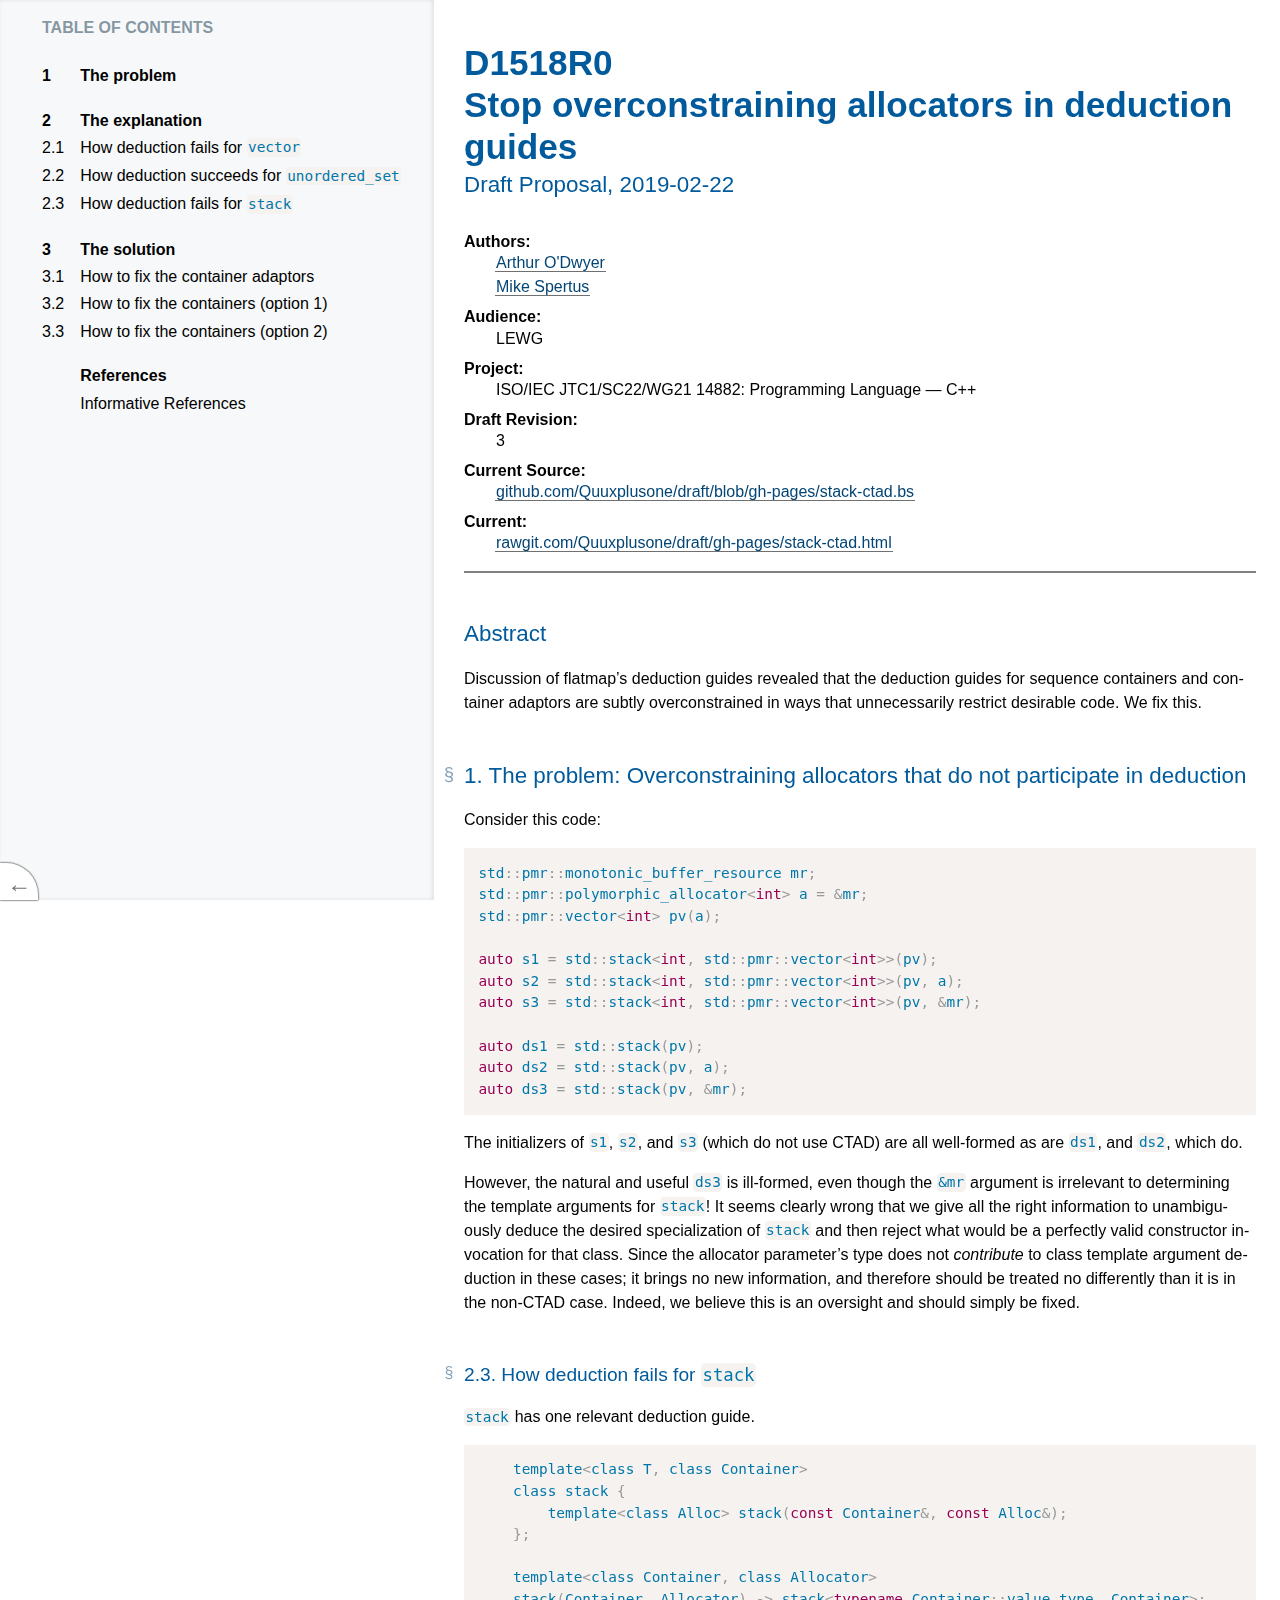
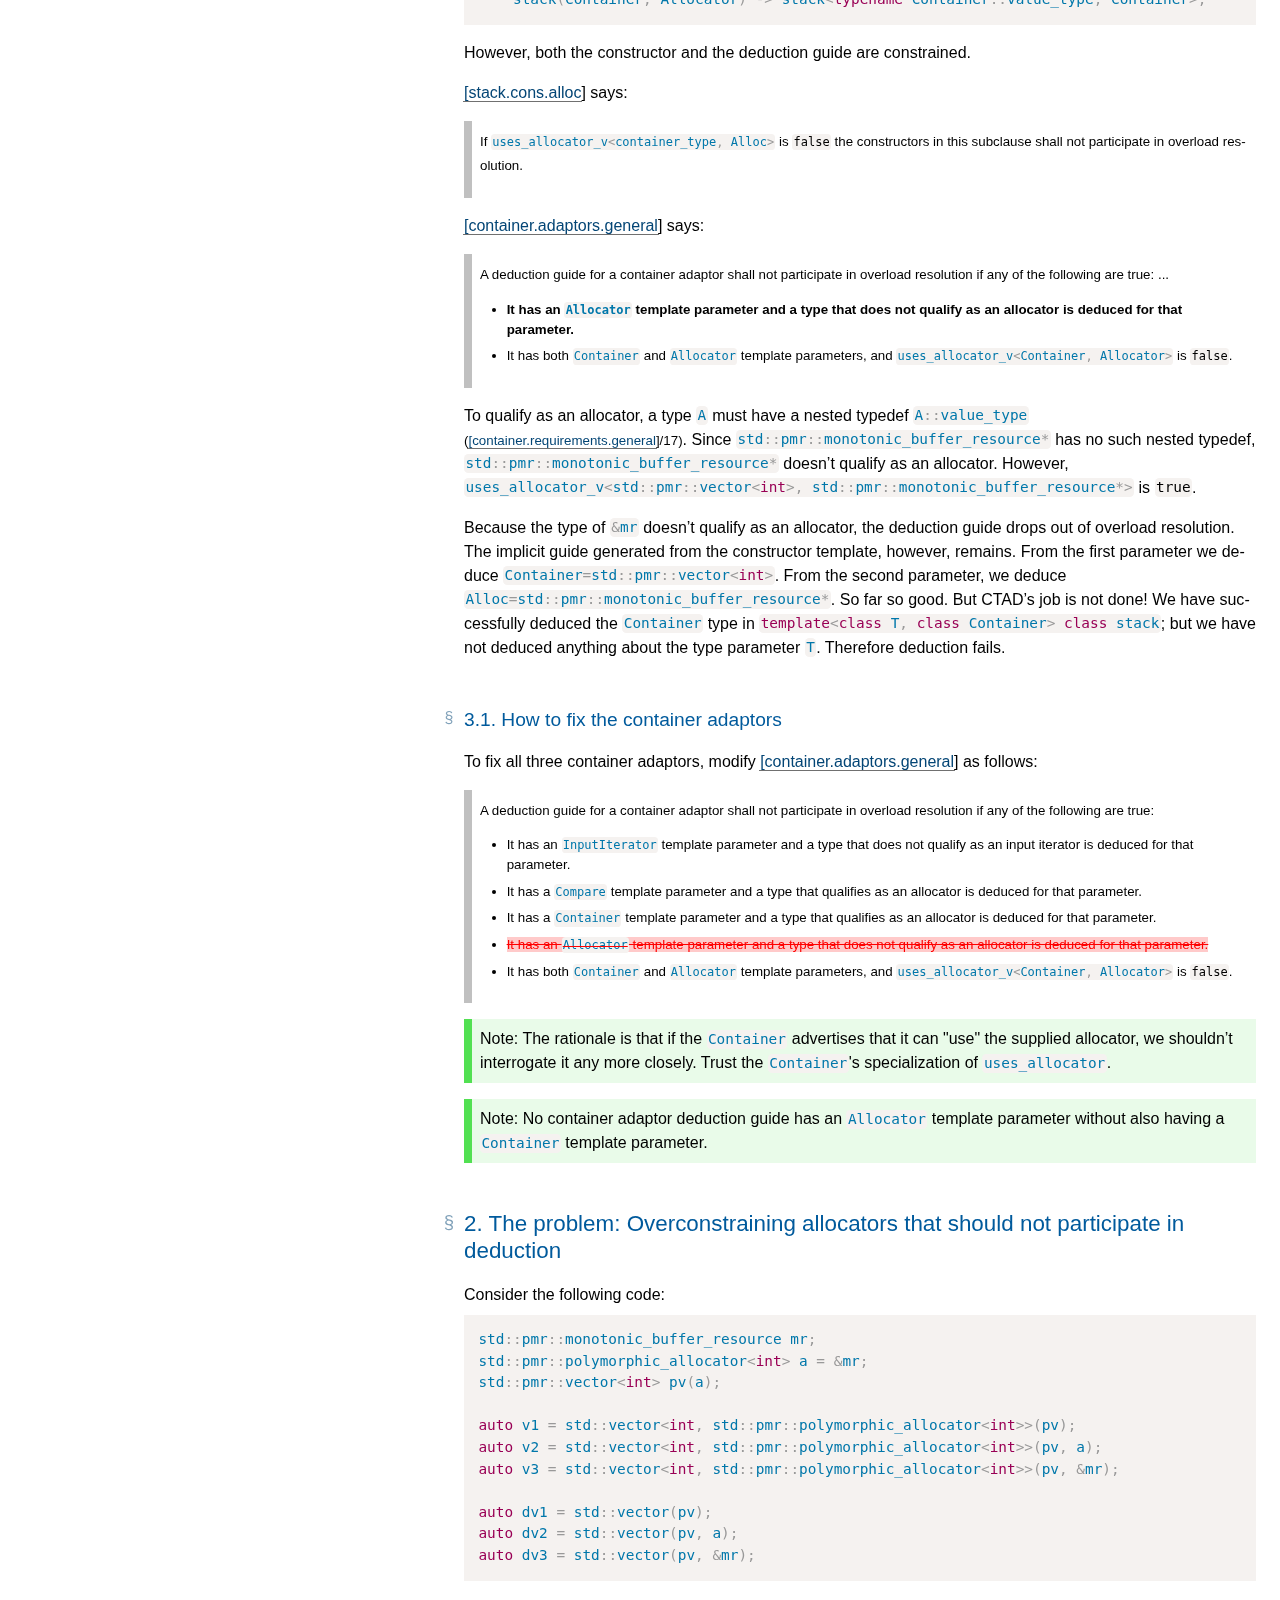
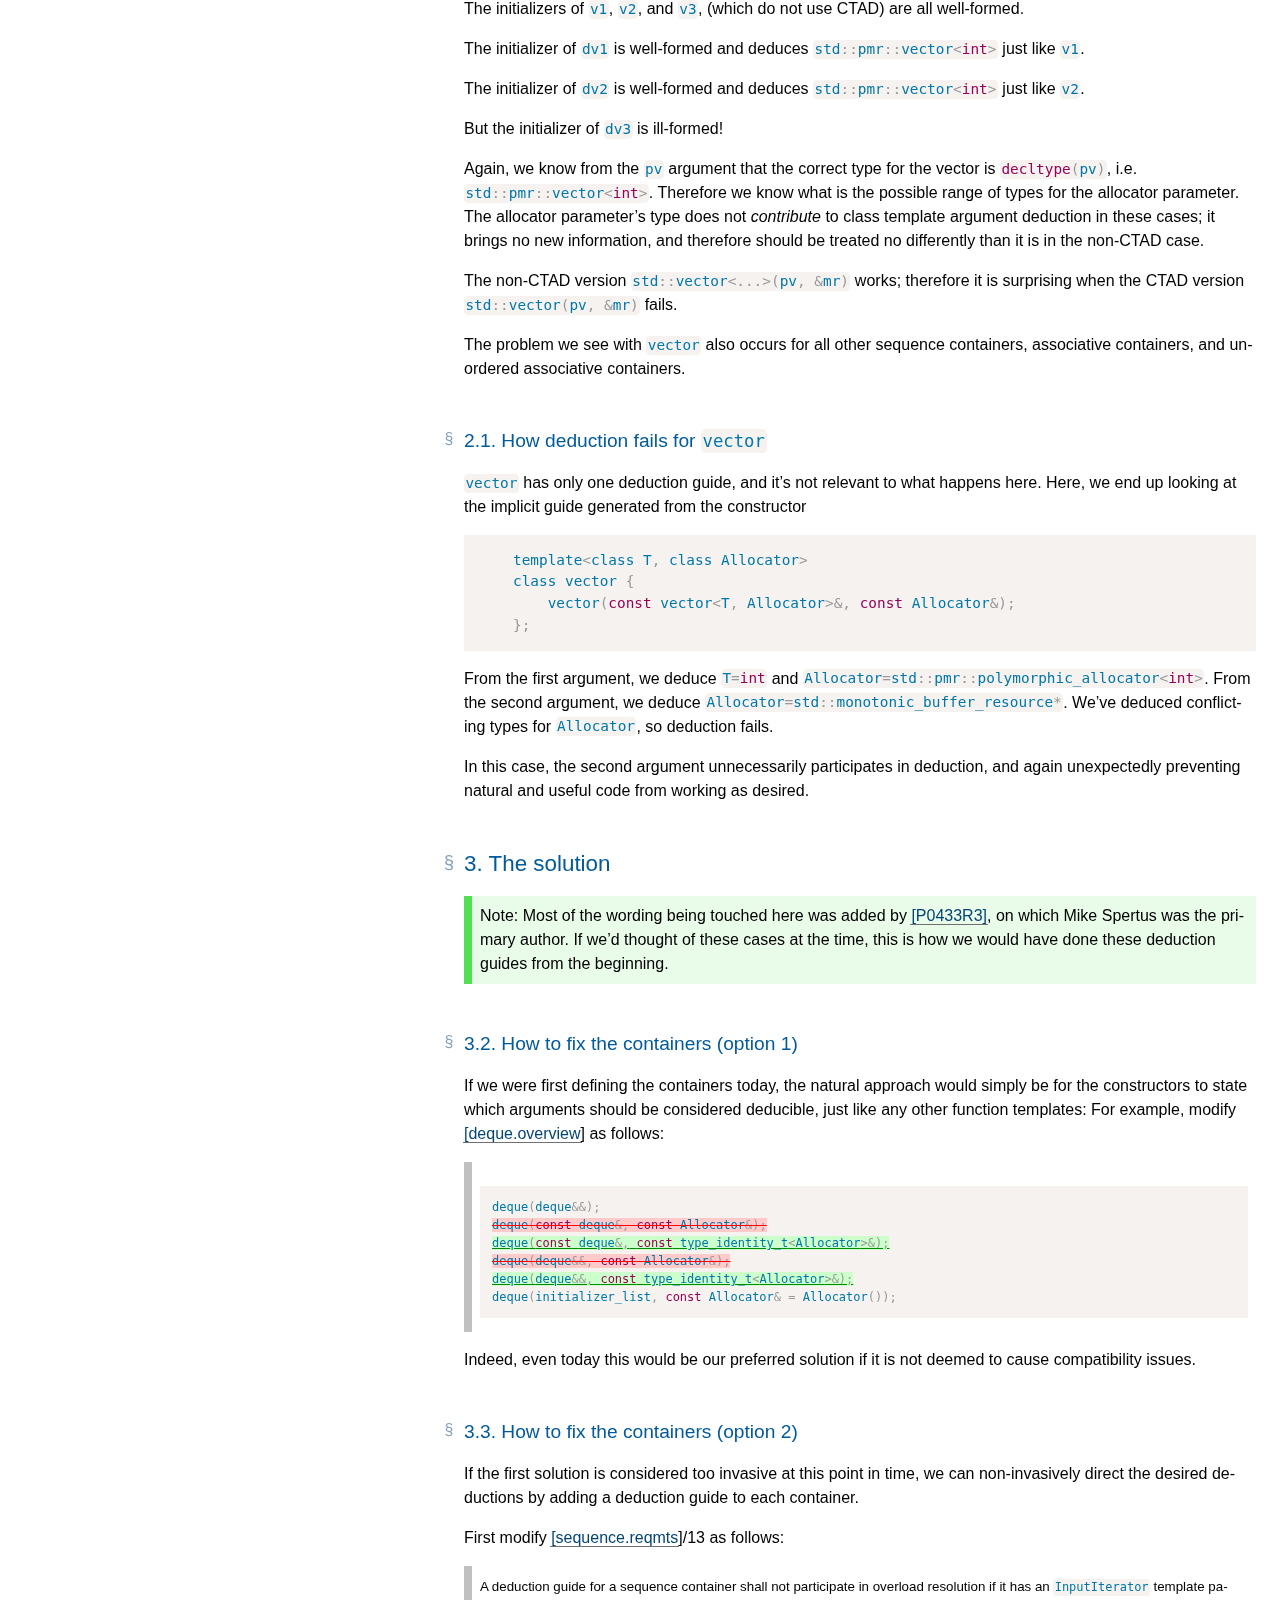
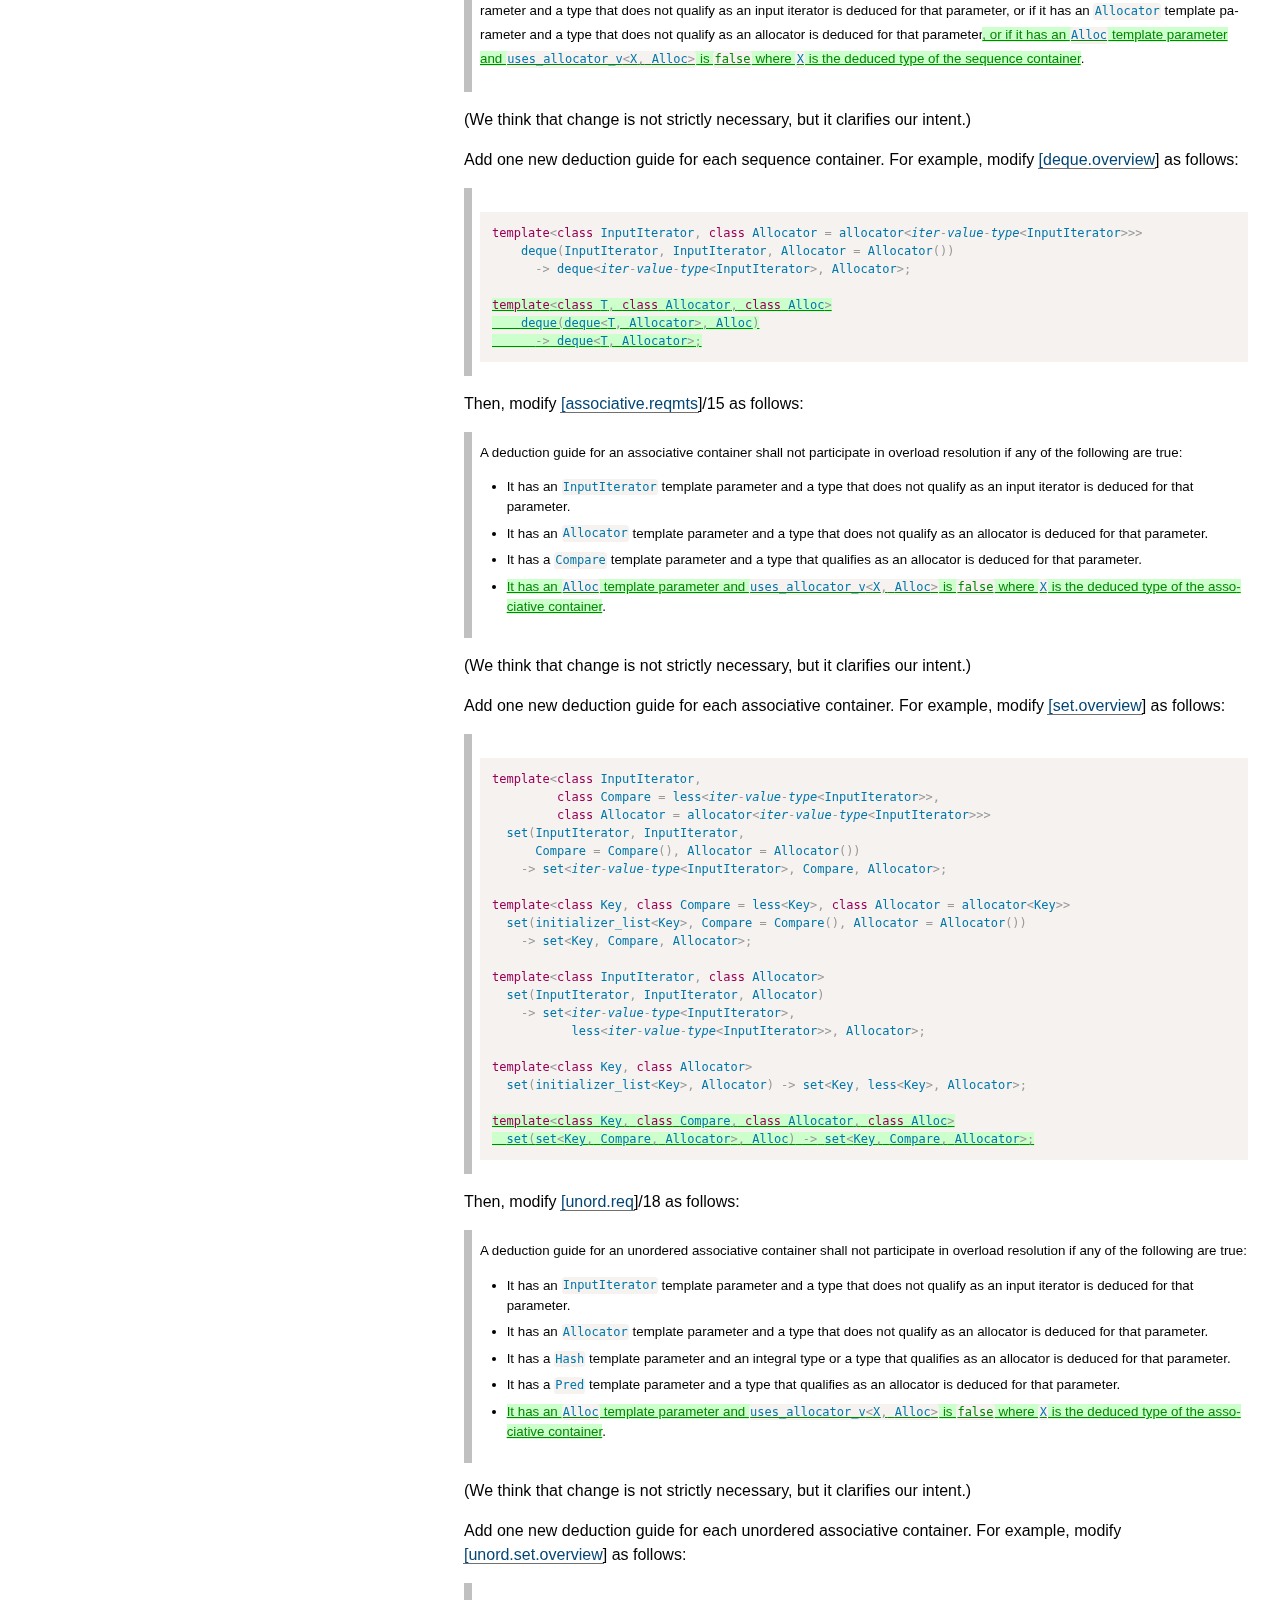
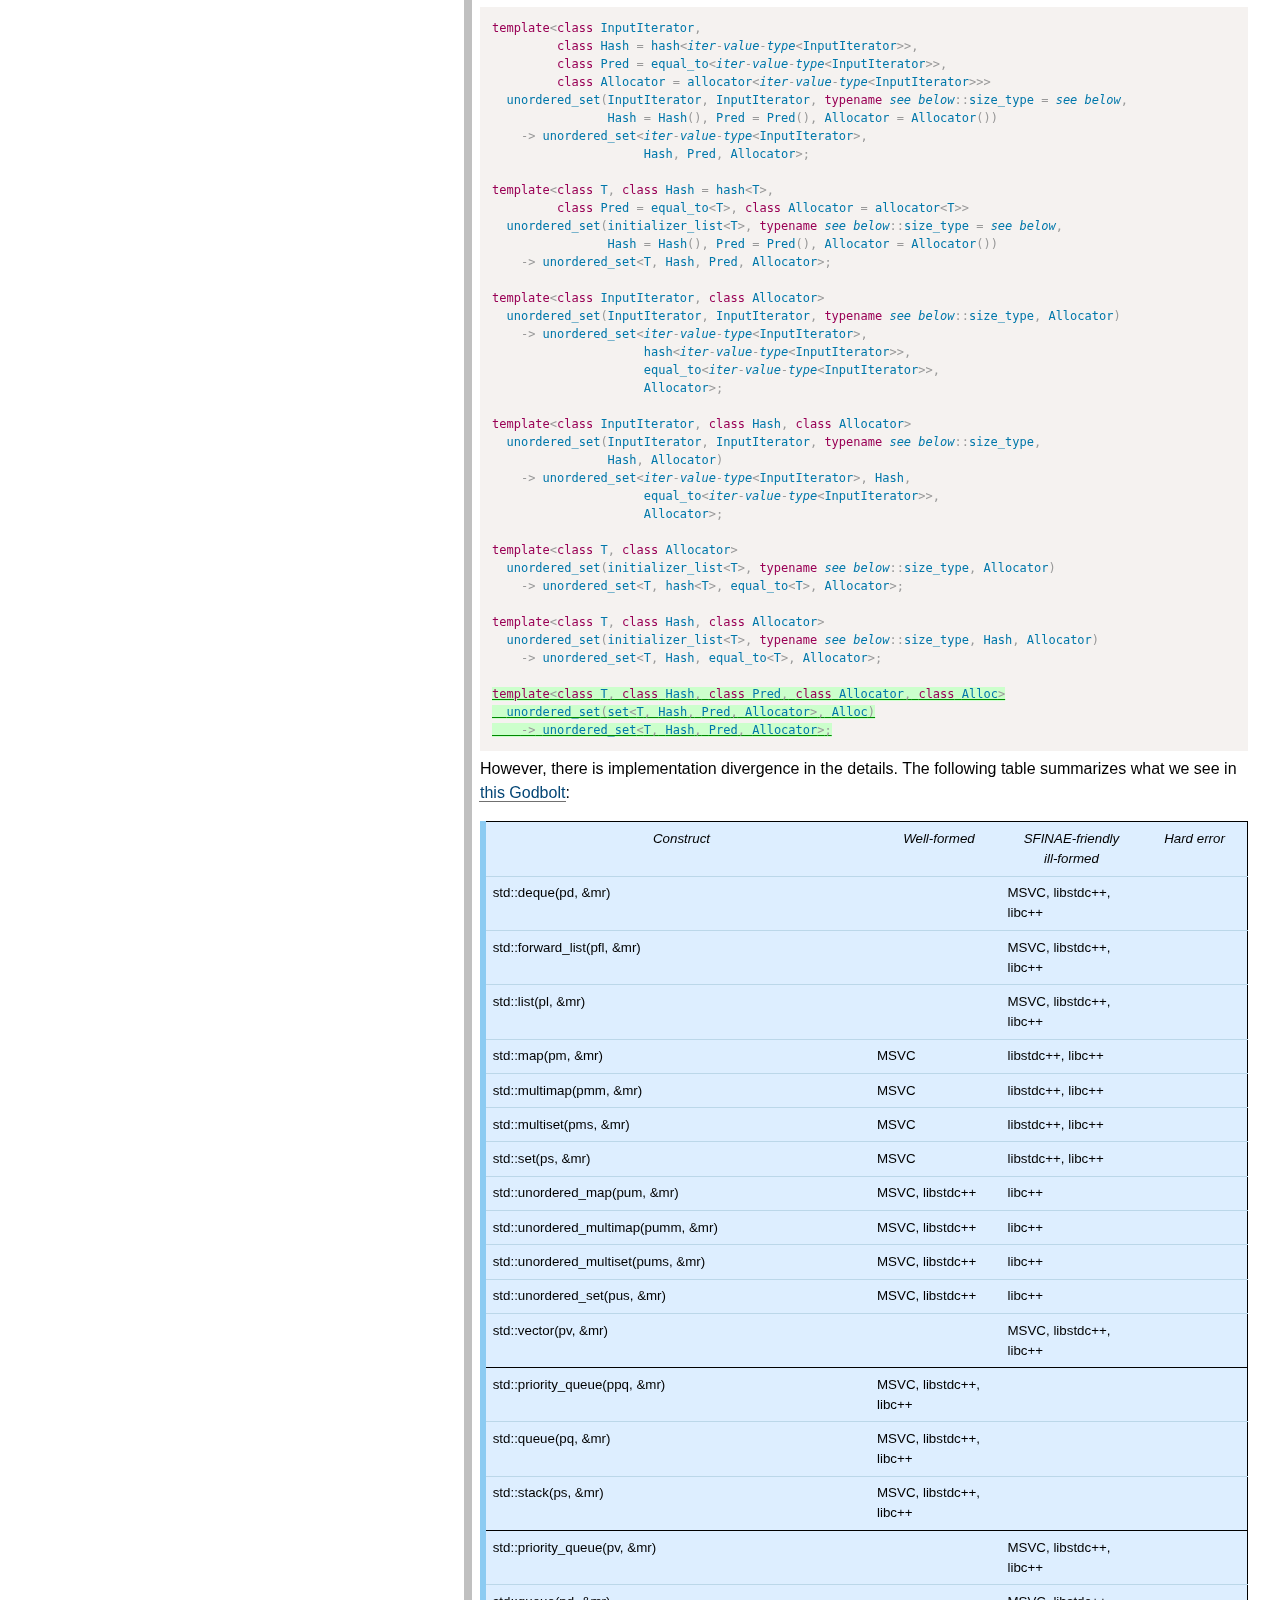
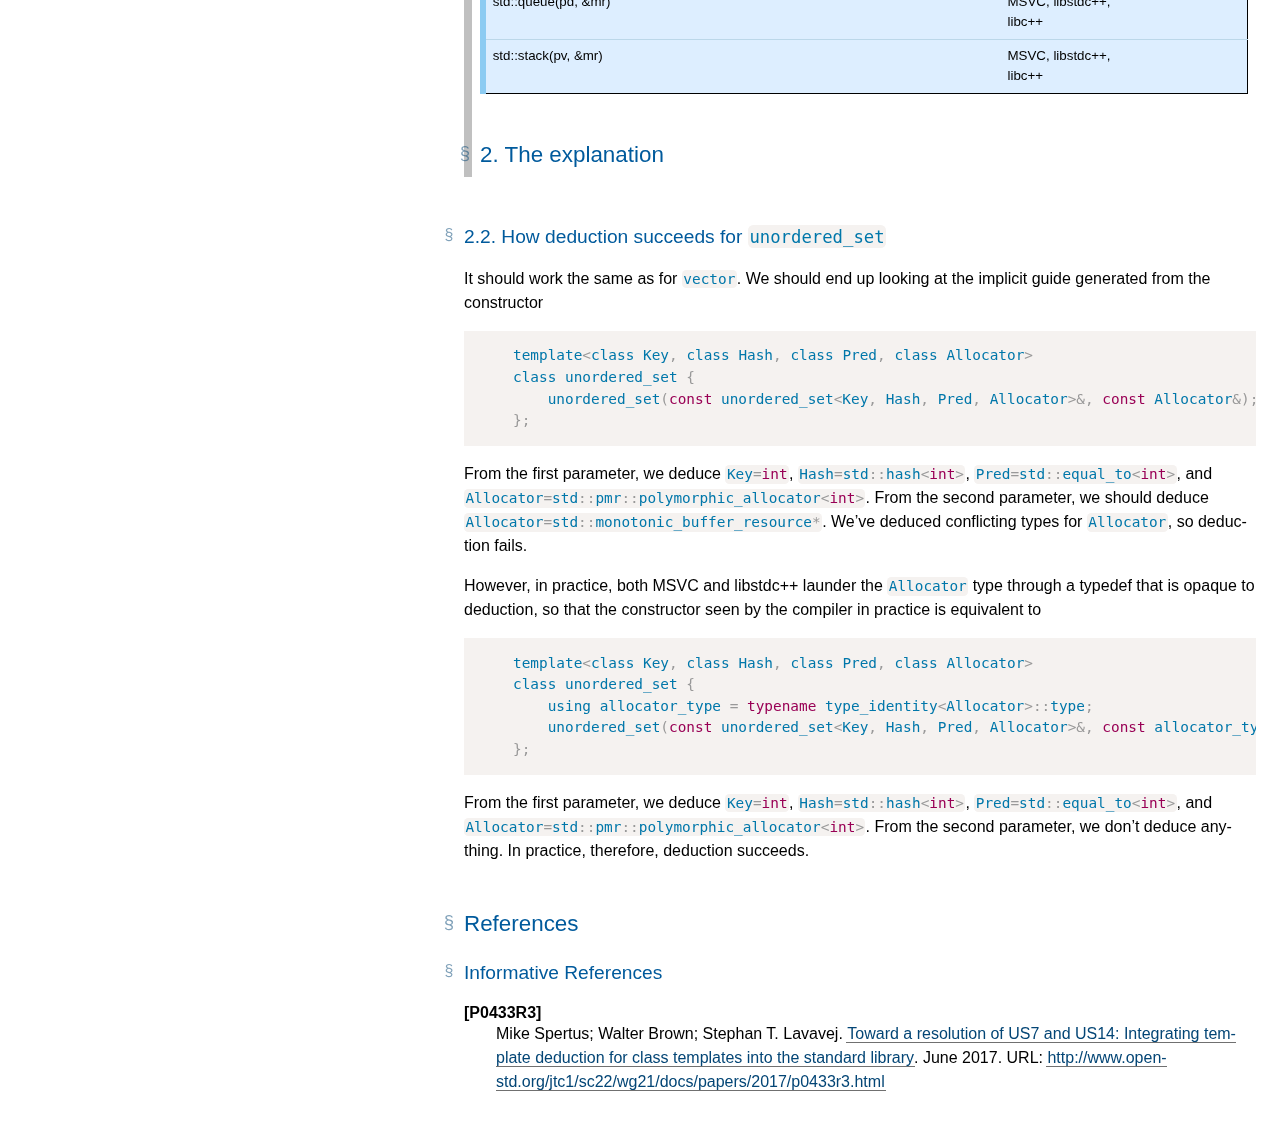
==== commit 23d3a4d0: "First set of Mike Edits" ====
--- a/d1518-container-deduction-guides.html
+++ b/d1518-container-deduction-guides.html
@@ -2,7 +2,7 @@
  <head>
   <meta content="text/html; charset=utf-8" http-equiv="Content-Type">
   <meta content="width=device-width, initial-scale=1, shrink-to-fit=no" name="viewport">
-  <title>D1518R0: Container deduction guides should accept not just allocators but things-convertible-to-allocators</title>
+  <title>D1518R0: Stop overconstraining allocators in deduction guides</title>
 <style data-fill-with="stylesheet">/******************************************************************************
  *                   Style sheet for the W3C specifications                   *
  *
@@ -1441,7 +1441,7 @@
  <body class="h-entry">
   <div class="head">
    <p data-fill-with="logo"></p>
-   <h1 class="p-name no-ref" id="title">D1518R0<br>Container deduction guides should accept not just allocators but things-convertible-to-allocators</h1>
+   <h1 class="p-name no-ref" id="title">D1518R0<br>Stop overconstraining allocators in deduction guides</h1>
    <h2 class="no-num no-toc no-ref heading settled" id="subtitle"><span class="content">Draft Proposal, <time class="dt-updated" datetime="2019-02-22">2019-02-22</time></span></h2>
    <div data-fill-with="spec-metadata">
     <dl>
@@ -1455,7 +1455,7 @@
      <dt>Project:
      <dd>ISO/IEC JTC1/SC22/WG21 14882: Programming Language — C++
      <dt>Draft Revision:
-     <dd>2
+     <dd>3
      <dt>Current Source:
      <dd><a href="https://github.com/Quuxplusone/draft/blob/gh-pages/stack-ctad.bs">github.com/Quuxplusone/draft/blob/gh-pages/stack-ctad.bs</a>
      <dt>Current:
@@ -1469,7 +1469,8 @@
    <h2 class="no-num no-toc no-ref heading settled" id="abstract"><span class="content">Abstract</span></h2>
    <p>Discussion of flatmap’s deduction guides revealed that the deduction guides for
 
-  sequence containers and container adaptors are subtly overconstrained. We fix this.</p>
+  sequence containers and container adaptors are subtly overconstrained in ways that unnecessarily restrict desirable
+	   code. We fix this.</p>
   </div>
   <nav data-fill-with="table-of-contents" id="toc">
    <h2 class="no-num no-toc no-ref" id="contents">Table of Contents</h2>
@@ -1497,46 +1498,90 @@
    </ol>
   </nav>
   <main>
-   <h2 class="heading settled" data-level="1" id="problem"><span class="secno">1. </span><span class="content">The problem</span><a class="self-link" href="#problem"></a></h2>
+   <h2 class="heading settled" data-level="1" id="problem"><span class="secno">1. </span><span class="content">The problem: Overconstraining allocators that do not participate in deduction</span><a class="self-link" href="#problem"></a></h2>
    <p>Consider this code:</p>
 <pre class="language-c++ highlight"><c- n>std</c-><c- o>::</c-><c- n>pmr</c-><c- o>::</c-><c- n>monotonic_buffer_resource</c-> <c- n>mr</c-><c- p>;</c->
 <c- n>std</c-><c- o>::</c-><c- n>pmr</c-><c- o>::</c-><c- n>polymorphic_allocator</c-><c- o>&lt;</c-><c- b>int</c-><c- o>></c-> <c- n>a</c-> <c- o>=</c-> <c- o>&amp;</c-><c- n>mr</c-><c- p>;</c->
 <c- n>std</c-><c- o>::</c-><c- n>pmr</c-><c- o>::</c-><c- n>vector</c-><c- o>&lt;</c-><c- b>int</c-><c- o>></c-> <c- n>pv</c-><c- p>(</c-><c- n>a</c-><c- p>);</c->
 
-<c- k>auto</c-> <c- n>v1</c-> <c- o>=</c-> <c- n>std</c-><c- o>::</c-><c- n>vector</c-><c- o>&lt;</c-><c- b>int</c-><c- p>,</c-> <c- n>std</c-><c- o>::</c-><c- n>pmr</c-><c- o>::</c-><c- n>polymorphic_allocator</c-><c- o>&lt;</c-><c- b>int</c-><c- o>>></c-><c- p>(</c-><c- n>pv</c-><c- p>);</c->
-<c- k>auto</c-> <c- n>v2</c-> <c- o>=</c-> <c- n>std</c-><c- o>::</c-><c- n>vector</c-><c- o>&lt;</c-><c- b>int</c-><c- p>,</c-> <c- n>std</c-><c- o>::</c-><c- n>pmr</c-><c- o>::</c-><c- n>polymorphic_allocator</c-><c- o>&lt;</c-><c- b>int</c-><c- o>>></c-><c- p>(</c-><c- n>pv</c-><c- p>,</c-> <c- n>a</c-><c- p>);</c->
-<c- k>auto</c-> <c- n>v3</c-> <c- o>=</c-> <c- n>std</c-><c- o>::</c-><c- n>vector</c-><c- o>&lt;</c-><c- b>int</c-><c- p>,</c-> <c- n>std</c-><c- o>::</c-><c- n>pmr</c-><c- o>::</c-><c- n>polymorphic_allocator</c-><c- o>&lt;</c-><c- b>int</c-><c- o>>></c-><c- p>(</c-><c- n>pv</c-><c- p>,</c-> <c- o>&amp;</c-><c- n>mr</c-><c- p>);</c->
-
 <c- k>auto</c-> <c- n>s1</c-> <c- o>=</c-> <c- n>std</c-><c- o>::</c-><c- n>stack</c-><c- o>&lt;</c-><c- b>int</c-><c- p>,</c-> <c- n>std</c-><c- o>::</c-><c- n>pmr</c-><c- o>::</c-><c- n>vector</c-><c- o>&lt;</c-><c- b>int</c-><c- o>>></c-><c- p>(</c-><c- n>pv</c-><c- p>);</c->
 <c- k>auto</c-> <c- n>s2</c-> <c- o>=</c-> <c- n>std</c-><c- o>::</c-><c- n>stack</c-><c- o>&lt;</c-><c- b>int</c-><c- p>,</c-> <c- n>std</c-><c- o>::</c-><c- n>pmr</c-><c- o>::</c-><c- n>vector</c-><c- o>&lt;</c-><c- b>int</c-><c- o>>></c-><c- p>(</c-><c- n>pv</c-><c- p>,</c-> <c- n>a</c-><c- p>);</c->
 <c- k>auto</c-> <c- n>s3</c-> <c- o>=</c-> <c- n>std</c-><c- o>::</c-><c- n>stack</c-><c- o>&lt;</c-><c- b>int</c-><c- p>,</c-> <c- n>std</c-><c- o>::</c-><c- n>pmr</c-><c- o>::</c-><c- n>vector</c-><c- o>&lt;</c-><c- b>int</c-><c- o>>></c-><c- p>(</c-><c- n>pv</c-><c- p>,</c-> <c- o>&amp;</c-><c- n>mr</c-><c- p>);</c->
-
-<c- k>auto</c-> <c- n>dv1</c-> <c- o>=</c-> <c- n>std</c-><c- o>::</c-><c- n>vector</c-><c- p>(</c-><c- n>pv</c-><c- p>);</c->
-<c- k>auto</c-> <c- n>dv2</c-> <c- o>=</c-> <c- n>std</c-><c- o>::</c-><c- n>vector</c-><c- p>(</c-><c- n>pv</c-><c- p>,</c-> <c- n>a</c-><c- p>);</c->
-<c- k>auto</c-> <c- n>dv3</c-> <c- o>=</c-> <c- n>std</c-><c- o>::</c-><c- n>vector</c-><c- p>(</c-><c- n>pv</c-><c- p>,</c-> <c- o>&amp;</c-><c- n>mr</c-><c- p>);</c->
 
 <c- k>auto</c-> <c- n>ds1</c-> <c- o>=</c-> <c- n>std</c-><c- o>::</c-><c- n>stack</c-><c- p>(</c-><c- n>pv</c-><c- p>);</c->
 <c- k>auto</c-> <c- n>ds2</c-> <c- o>=</c-> <c- n>std</c-><c- o>::</c-><c- n>stack</c-><c- p>(</c-><c- n>pv</c-><c- p>,</c-> <c- n>a</c-><c- p>);</c->
 <c- k>auto</c-> <c- n>ds3</c-> <c- o>=</c-> <c- n>std</c-><c- o>::</c-><c- n>stack</c-><c- p>(</c-><c- n>pv</c-><c- p>,</c-> <c- o>&amp;</c-><c- n>mr</c-><c- p>);</c->
 </pre>
-   <p>The initializers of <code class="highlight"><c- n>v1</c-></code>, <code class="highlight"><c- n>v2</c-></code>, <code class="highlight"><c- n>v3</c-></code>, <code class="highlight"><c- n>s1</c-></code>, <code class="highlight"><c- n>s2</c-></code>, and <code class="highlight"><c- n>s3</c-></code> (which do not use CTAD) are all well-formed.</p>
+   <p>The initializers of <code class="highlight"><c- n>s1</c-></code>, <code class="highlight"><c- n>s2</c-></code>, and <code class="highlight"><c- n>s3</c-></code> (which do not use CTAD) are all well-formed as are <code class="highlight"><c- n>ds1</c-></code>, and <code class="highlight"><c- n>ds2</c-></code>, which do.</p>
+	  <p>However, the natural and useful <code class="highlight"><c- n>ds3</c-></code> is ill-formed, even though the <code class="highlight"><c- n>&amp;mr</c-></code> argument is irrelevant to
+		  determining the template arguments for <code class="highlight"><c- n>stack</c-></code>! It seems clearly wrong that we give all the right information to unambiguously deduce the desired specialization of <code class="highlight"><c- n>stack</c-></code> and then reject what would be a perfectly valid constructor invocation
+	  for that class. Since the allocator parameter’s type does not <em>contribute</em> to class template argument deduction in these cases; it brings no new information, and therefore
+should be treated no differently than it is in the non-CTAD case. Indeed, we believe this is an oversight and should simply be fixed.</p>
+	    <h3 class="heading settled" data-level="2.3" id="explanation-stack"><span class="secno">2.3. </span><span class="content">How deduction fails for <code class="highlight"><c- n>stack</c-></code></span><a class="self-link" href="#explanation-stack"></a></h3>
+   <p><code class="highlight"><c- n>stack</c-></code> has one relevant deduction guide.</p>
+<pre class="language-c++ highlight">    <c- n>template</c-><c- o>&lt;</c-><c- n>class</c-> <c- n>T</c-><c- p>,</c-> <c- n>class</c-> <c- n>Container</c-><c- o>></c->
+    <c- n>class</c-> <c- n>stack</c-> <c- p>{</c->
+        <c- n>template</c-><c- o>&lt;</c-><c- n>class</c-> <c- n>Alloc</c-><c- o>></c-> <c- n>stack</c-><c- p>(</c-><c- k>const</c-> <c- n>Container</c-><c- o>&amp;</c-><c- p>,</c-> <c- k>const</c-> <c- n>Alloc</c-><c- o>&amp;</c-><c- p>);</c->
+    <c- p>};</c->
+
+    <c- n>template</c-><c- o>&lt;</c-><c- n>class</c-> <c- n>Container</c-><c- p>,</c-> <c- n>class</c-> <c- n>Allocator</c-><c- o>></c->
+    <c- n>stack</c-><c- p>(</c-><c- n>Container</c-><c- p>,</c-> <c- n>Allocator</c-><c- p>)</c-> <c- o>-></c-> <c- n>stack</c-><c- o>&lt;</c-><c- kr>typename</c-> <c- n>Container</c-><c- o>::</c-><c- n>value_type</c-><c- p>,</c-> <c- n>Container</c-><c- o>></c-><c- p>;</c->
+</pre>
+   <p>However, both the constructor and the deduction guide are constrained.</p>
+   <p><a href="http://eel.is/c++draft/stack.cons.alloc">[stack.cons.alloc</a>] says: <small></small></p>
+   <blockquote><small> If <code class="highlight"><c- n>uses_allocator_v</c-><c- o>&lt;</c-><c- n>container_type</c-><c- p>,</c-> <c- n>Alloc</c-><c- o>></c-></code> is <code class="highlight">false</code> the constructors in this subclause shall not participate in overload resolution.<p></p> </small></blockquote>
+   <p><a href="http://eel.is/c++draft/container.adaptors.general">[container.adaptors.general</a>] says: <small></small></p>
+   <blockquote><small> A deduction guide for a container adaptor shall not participate in overload resolution if
+any of the following are true: ...<p></p> <ul><li data-md><p><b>It has an <code class="highlight"><c- n>Allocator</c-></code> template parameter and a type that does not qualify as an allocator
+  is deduced for that parameter.</b></p> </li><li data-md><p>It has both <code class="highlight"><c- n>Container</c-></code> and <code class="highlight"><c- n>Allocator</c-></code> template parameters, and <code class="highlight"><c- n>uses_allocator_v</c-><c- o>&lt;</c-><c- n>Container</c-><c- p>,</c-> <c- n>Allocator</c-><c- o>></c-></code> is <code class="highlight">false</code>.</p> </li></ul> </small></blockquote>
+   <p>To qualify as an allocator, a type <code class="highlight"><c- n>A</c-></code> must have a nested typedef <code class="highlight"><c- n>A</c-><c- o>::</c-><c- n>value_type</c-></code> <small>(<a href="http://eel.is/c++draft/container.requirements.general#17">[container.requirements.general</a>]/17)</small>.
+Since <code class="highlight"><c- n>std</c-><c- o>::</c-><c- n>pmr</c-><c- o>::</c-><c- n>monotonic_buffer_resource</c-><c- o>*</c-></code> has no such nested typedef, <code class="highlight"><c- n>std</c-><c- o>::</c-><c- n>pmr</c-><c- o>::</c-><c- n>monotonic_buffer_resource</c-><c- o>*</c-></code> doesn’t qualify as an allocator.
+However, <code class="highlight"><c- n>uses_allocator_v</c-><c- o>&lt;</c-><c- n>std</c-><c- o>::</c-><c- n>pmr</c-><c- o>::</c-><c- n>vector</c-><c- o>&lt;</c-><c- b>int</c-><c- o>></c-><c- p>,</c-> <c- n>std</c-><c- o>::</c-><c- n>pmr</c-><c- o>::</c-><c- n>monotonic_buffer_resource</c-><c- o>*></c-></code> is <code class="highlight">true</code>.</p>
+   <p>Because the type of <code class="highlight"><c- o>&amp;</c-><c- n>mr</c-></code> doesn’t qualify as an allocator, the deduction guide drops out
+of overload resolution. The implicit guide generated from the constructor template, however,
+remains. From the first parameter we deduce <code class="highlight"><c- n>Container</c-><c- o>=</c-><c- n>std</c-><c- o>::</c-><c- n>pmr</c-><c- o>::</c-><c- n>vector</c-><c- o>&lt;</c-><c- b>int</c-><c- o>></c-></code>. From the
+second parameter, we deduce <code class="highlight"><c- n>Alloc</c-><c- o>=</c-><c- n>std</c-><c- o>::</c-><c- n>pmr</c-><c- o>::</c-><c- n>monotonic_buffer_resource</c-><c- o>*</c-></code>. So far so good.
+But CTAD’s job is not done! We have successfully deduced the <code class="highlight"><c- n>Container</c-></code> type in <code class="highlight"><c- k>template</c-><c- o>&lt;</c-><c- k>class</c-> <c- nc>T</c-><c- p>,</c-> <c- k>class</c-> <c- nc>Container</c-><c- o>></c-> <c- k>class</c-> <c- nc>stack</c-></code>; but we have not deduced anything about
+the type parameter <code class="highlight"><c- n>T</c-></code>. Therefore deduction fails.</p>
+ <h3 class="heading settled" data-level="3.1" id="solution-stack"><span class="secno">3.1. </span><span class="content">How to fix the container adaptors</span><a class="self-link" href="#solution-stack"></a></h3>
+   <p>To fix all three container adaptors, modify <a href="http://eel.is/c++draft/container.adaptors.general">[container.adaptors.general</a>] as follows:</p>
+   <p><small></small></p>
+   <blockquote><small> A deduction guide for a container adaptor shall not participate in overload resolution if any of the following are true:<p></p> <ul><li data-md><p>It has an <code class="highlight"><c- n>InputIterator</c-></code> template parameter and a type that does not qualify as an
+ input iterator is deduced for that parameter.</p> </li><li data-md><p>It has a <code class="highlight"><c- n>Compare</c-></code> template parameter and a type that qualifies as an allocator is deduced
+ for that parameter.</p> </li><li data-md><p>It has a <code class="highlight"><c- n>Container</c-></code> template parameter and a type that qualifies as an allocator is deduced
+ for that parameter.</p> </li><li data-md><del>It has an <code class="highlight"><c- n>Allocator</c-></code> template parameter and a type that does not qualify as an allocator
+ is deduced for that parameter.</del> </li><li data-md><p>It has both <code class="highlight"><c- n>Container</c-></code> and <code class="highlight"><c- n>Allocator</c-></code> template parameters, and <code class="highlight"><c- n>uses_allocator_v</c-><c- o>&lt;</c-><c- n>Container</c-><c- p>,</c-> <c- n>Allocator</c-><c- o>></c-></code> is <code class="highlight">false</code>.</p> </li></ul> </small></blockquote>
+   <p class="note" role="note"><span>Note:</span> The rationale is that if the <code class="highlight"><c- n>Container</c-></code> advertises that it can "use" the supplied allocator,
+we shouldn’t interrogate it any more closely. Trust the <code class="highlight"><c- n>Container</c-></code>'s specialization of <code class="highlight"><c- n>uses_allocator</c-></code>.</p>
+   <p class="note" role="note"><span>Note:</span> No container adaptor deduction guide has an <code class="highlight"><c- n>Allocator</c-></code> template parameter without also having
+a <code class="highlight"><c- n>Container</c-></code> template parameter.</p>
+
+   <h2 class="heading settled" data-level="1" id="problem"><span class="secno">2. </span><span class="content">The problem: Overconstraining allocators that should not participate in deduction</span><a class="self-link" href="#problem"></a></h2>
+Consider the following code:
+	 <pre class="language-c++ highlight"><c- n>std</c-><c- o>::</c-><c- n>pmr</c-><c- o>::</c-><c- n>monotonic_buffer_resource</c-> <c- n>mr</c-><c- p>;</c->
+<c- n>std</c-><c- o>::</c-><c- n>pmr</c-><c- o>::</c-><c- n>polymorphic_allocator</c-><c- o>&lt;</c-><c- b>int</c-><c- o>></c-> <c- n>a</c-> <c- o>=</c-> <c- o>&amp;</c-><c- n>mr</c-><c- p>;</c->
+<c- n>std</c-><c- o>::</c-><c- n>pmr</c-><c- o>::</c-><c- n>vector</c-><c- o>&lt;</c-><c- b>int</c-><c- o>></c-> <c- n>pv</c-><c- p>(</c-><c- n>a</c-><c- p>);</c->
+
+<c- k>auto</c-> <c- n>v1</c-> <c- o>=</c-> <c- n>std</c-><c- o>::</c-><c- n>vector</c-><c- o>&lt;</c-><c- b>int</c-><c- p>,</c-> <c- n>std</c-><c- o>::</c-><c- n>pmr</c-><c- o>::</c-><c- n>polymorphic_allocator</c-><c- o>&lt;</c-><c- b>int</c-><c- o>>></c-><c- p>(</c-><c- n>pv</c-><c- p>);</c->
+<c- k>auto</c-> <c- n>v2</c-> <c- o>=</c-> <c- n>std</c-><c- o>::</c-><c- n>vector</c-><c- o>&lt;</c-><c- b>int</c-><c- p>,</c-> <c- n>std</c-><c- o>::</c-><c- n>pmr</c-><c- o>::</c-><c- n>polymorphic_allocator</c-><c- o>&lt;</c-><c- b>int</c-><c- o>>></c-><c- p>(</c-><c- n>pv</c-><c- p>,</c-> <c- n>a</c-><c- p>);</c->
+<c- k>auto</c-> <c- n>v3</c-> <c- o>=</c-> <c- n>std</c-><c- o>::</c-><c- n>vector</c-><c- o>&lt;</c-><c- b>int</c-><c- p>,</c-> <c- n>std</c-><c- o>::</c-><c- n>pmr</c-><c- o>::</c-><c- n>polymorphic_allocator</c-><c- o>&lt;</c-><c- b>int</c-><c- o>>></c-><c- p>(</c-><c- n>pv</c-><c- p>,</c-> <c- o>&amp;</c-><c- n>mr</c-><c- p>);</c->
+
+<c- k>auto</c-> <c- n>dv1</c-> <c- o>=</c-> <c- n>std</c-><c- o>::</c-><c- n>vector</c-><c- p>(</c-><c- n>pv</c-><c- p>);</c->
+<c- k>auto</c-> <c- n>dv2</c-> <c- o>=</c-> <c- n>std</c-><c- o>::</c-><c- n>vector</c-><c- p>(</c-><c- n>pv</c-><c- p>,</c-> <c- n>a</c-><c- p>);</c->
+<c- k>auto</c-> <c- n>dv3</c-> <c- o>=</c-> <c- n>std</c-><c- o>::</c-><c- n>vector</c-><c- p>(</c-><c- n>pv</c-><c- p>,</c-> <c- o>&amp;</c-><c- n>mr</c-><c- p>);</c->
+</pre>
+   <p>The initializers of <code class="highlight"><c- n>v1</c-></code>, <code class="highlight"><c- n>v2</c-></code>, and <code class="highlight"><c- n>v3</c-></code>,  (which do not use CTAD) are all well-formed.</p>
    <p>The initializer of <code class="highlight"><c- n>dv1</c-></code> is well-formed and deduces <code class="highlight"><c- n>std</c-><c- o>::</c-><c- n>pmr</c-><c- o>::</c-><c- n>vector</c-><c- o>&lt;</c-><c- b>int</c-><c- o>></c-></code> just like <code class="highlight"><c- n>v1</c-></code>.</p>
    <p>The initializer of <code class="highlight"><c- n>dv2</c-></code> is well-formed and deduces <code class="highlight"><c- n>std</c-><c- o>::</c-><c- n>pmr</c-><c- o>::</c-><c- n>vector</c-><c- o>&lt;</c-><c- b>int</c-><c- o>></c-></code> just like <code class="highlight"><c- n>v2</c-></code>.</p>
-   <p>The initializer of <code class="highlight"><c- n>ds1</c-></code> is well-formed and deduces <code class="highlight"><c- n>std</c-><c- o>::</c-><c- n>stack</c-><c- o>&lt;</c-><c- b>int</c-><c- p>,</c-> <c- n>std</c-><c- o>::</c-><c- n>pmr</c-><c- o>::</c-><c- n>vector</c-><c- o>&lt;</c-><c- b>int</c-><c- o>>></c-></code> just like <code class="highlight"><c- n>s1</c-></code>.</p>
-   <p>The initializer of <code class="highlight"><c- n>ds2</c-></code> is well-formed and deduces <code class="highlight"><c- n>std</c-><c- o>::</c-><c- n>stack</c-><c- o>&lt;</c-><c- b>int</c-><c- p>,</c-> <c- n>std</c-><c- o>::</c-><c- n>pmr</c-><c- o>::</c-><c- n>vector</c-><c- o>&lt;</c-><c- b>int</c-><c- o>>></c-></code> just like <code class="highlight"><c- n>s2</c-></code>.</p>
-   <p>But the initializers of <code class="highlight"><c- n>dv3</c-></code> and <code class="highlight"><c- n>ds3</c-></code> are ill-formed!</p>
-   <p>In both cases, we know from the <code class="highlight"><c- n>pv</c-></code> argument that the correct type for the vector is <code class="highlight"><c- k>decltype</c-><c- p>(</c-><c- n>pv</c-><c- p>)</c-></code>, i.e. <code class="highlight"><c- n>std</c-><c- o>::</c-><c- n>pmr</c-><c- o>::</c-><c- n>vector</c-><c- o>&lt;</c-><c- b>int</c-><c- o>></c-></code>. Therefore we know what is the possible range
+   <p>But the initializer of <code class="highlight"><c- n>dv3</c-></code> is ill-formed!</p>
+<p>Again, we know from the <code class="highlight"><c- n>pv</c-></code> argument that the correct type for the vector is <code class="highlight"><c- k>decltype</c-><c- p>(</c-><c- n>pv</c-><c- p>)</c-></code>, i.e. <code class="highlight"><c- n>std</c-><c- o>::</c-><c- n>pmr</c-><c- o>::</c-><c- n>vector</c-><c- o>&lt;</c-><c- b>int</c-><c- o>></c-></code>. Therefore we know what is the possible range
 of types for the allocator parameter. The allocator parameter’s type does not <em>contribute</em> to class template argument deduction in these cases; it brings no new information, and therefore
 should be treated no differently than it is in the non-CTAD case.</p>
    <p>The non-CTAD version <code class="highlight"><c- n>std</c-><c- o>::</c-><c- n>vector</c-><c- o>&lt;</c-><c- p>...</c-><c- o>></c-><c- p>(</c-><c- n>pv</c-><c- p>,</c-> <c- o>&amp;</c-><c- n>mr</c-><c- p>)</c-></code> works; therefore it is surprising when the CTAD
 version <code class="highlight"><c- n>std</c-><c- o>::</c-><c- n>vector</c-><c- p>(</c-><c- n>pv</c-><c- p>,</c-> <c- o>&amp;</c-><c- n>mr</c-><c- p>)</c-></code> fails.</p>
    <p>The problem we see with <code class="highlight"><c- n>vector</c-></code> also occurs for all other sequence containers, associative containers,
-and unordered associative containers. However, there is implementation divergence in the details.
-The following table summarizes what we see in <a href="https://godbolt.org/z/1QepHG">this Godbolt</a>:</p>
-   <p><small></small></p>
-   <small> <table class="def"> <tbody><tr><th>Construct</th><th>Well-formed</th><th>SFINAE-friendly<br> ill-formed</th><th>Hard error</th></tr> <tr><td>std::deque(pd, &amp;mr)</td> <td></td> <td>MSVC, libstdc++, libc++</td> <td></td> </tr><tr><td>std::forward_list(pfl, &amp;mr)</td> <td></td> <td>MSVC, libstdc++, libc++</td> <td></td> </tr><tr><td>std::list(pl, &amp;mr)</td> <td></td> <td>MSVC, libstdc++, libc++</td> <td></td> </tr><tr><td>std::map(pm, &amp;mr)</td> <td>MSVC</td> <td>libstdc++, libc++</td> <td></td> </tr><tr><td>std::multimap(pmm, &amp;mr)</td> <td>MSVC</td> <td>libstdc++, libc++</td> <td></td> </tr><tr><td>std::multiset(pms, &amp;mr)</td> <td>MSVC</td> <td>libstdc++, libc++</td> <td></td> </tr><tr><td>std::set(ps, &amp;mr)</td> <td>MSVC</td> <td>libstdc++, libc++</td> <td></td> </tr><tr><td>std::unordered_map(pum, &amp;mr)</td> <td>MSVC, libstdc++</td> <td>libc++</td> <td></td> </tr><tr><td>std::unordered_multimap(pumm, &amp;mr)</td> <td>MSVC, libstdc++</td> <td>libc++</td> <td></td> </tr><tr><td>std::unordered_multiset(pums, &amp;mr)</td> <td>MSVC, libstdc++</td> <td>libc++</td> <td></td> </tr><tr><td>std::unordered_set(pus, &amp;mr)</td> <td>MSVC, libstdc++</td> <td>libc++</td> <td></td> </tr><tr><td>std::vector(pv, &amp;mr)</td> <td></td> <td>MSVC, libstdc++, libc++</td> <td></td> </tr><tr></tr> <tr><td>std::priority_queue(ppq, &amp;mr)</td> <td>MSVC, libstdc++, libc++</td> <td></td> <td></td> </tr><tr><td>std::queue(pq, &amp;mr)</td> <td>MSVC, libstdc++, libc++</td> <td></td> <td></td> </tr><tr><td>std::stack(ps, &amp;mr)</td> <td>MSVC, libstdc++, libc++</td> <td></td> <td></td> </tr><tr></tr> <tr><td>std::priority_queue(pv, &amp;mr)</td> <td></td> <td>MSVC, libstdc++, libc++</td> <td></td> </tr><tr><td>std::queue(pd, &amp;mr)</td> <td></td> <td>MSVC, libstdc++, libc++</td> <td></td> </tr><tr><td>std::stack(pv, &amp;mr)</td> <td></td> <td>MSVC, libstdc++, libc++</td> <td></td> </tr></tbody></table> </small> 
-   <h2 class="heading settled" data-level="2" id="explanation"><span class="secno">2. </span><span class="content">The explanation</span><a class="self-link" href="#explanation"></a></h2>
-   <h3 class="heading settled" data-level="2.1" id="explanation-vector"><span class="secno">2.1. </span><span class="content">How deduction fails for <code class="highlight"><c- n>vector</c-></code></span><a class="self-link" href="#explanation-vector"></a></h3>
+and unordered associative containers. 
+  <h3 class="heading settled" data-level="2.1" id="explanation-vector"><span class="secno">2.1. </span><span class="content">How deduction fails for <code class="highlight"><c- n>vector</c-></code></span><a class="self-link" href="#explanation-vector"></a></h3>
    <p><code class="highlight"><c- n>vector</c-></code> has only one deduction guide, and it’s not relevant to what happens here. Here, we end up
 looking at the implicit guide generated from the constructor</p>
 <pre class="language-c++ highlight">    <c- n>template</c-><c- o>&lt;</c-><c- n>class</c-> <c- n>T</c-><c- p>,</c-> <c- n>class</c-> <c- n>Allocator</c-><c- o>></c->
@@ -1544,10 +1589,152 @@
         <c- n>vector</c-><c- p>(</c-><c- k>const</c-> <c- n>vector</c-><c- o>&lt;</c-><c- n>T</c-><c- p>,</c-> <c- n>Allocator</c-><c- o>>&amp;</c-><c- p>,</c-> <c- k>const</c-> <c- n>Allocator</c-><c- o>&amp;</c-><c- p>);</c->
     <c- p>};</c->
 </pre>
-   <p>From the first parameter, we deduce <code class="highlight"><c- n>T</c-><c- o>=</c-><c- b>int</c-></code> and <code class="highlight"><c- n>Allocator</c-><c- o>=</c-><c- n>std</c-><c- o>::</c-><c- n>pmr</c-><c- o>::</c-><c- n>polymorphic_allocator</c-><c- o>&lt;</c-><c- b>int</c-><c- o>></c-></code>.
-From the second parameter, we deduce <code class="highlight"><c- n>Allocator</c-><c- o>=</c-><c- n>std</c-><c- o>::</c-><c- n>monotonic_buffer_resource</c-><c- o>*</c-></code>.
+   <p>From the first argument, we deduce <code class="highlight"><c- n>T</c-><c- o>=</c-><c- b>int</c-></code> and <code class="highlight"><c- n>Allocator</c-><c- o>=</c-><c- n>std</c-><c- o>::</c-><c- n>pmr</c-><c- o>::</c-><c- n>polymorphic_allocator</c-><c- o>&lt;</c-><c- b>int</c-><c- o>></c-></code>.
+From the second argument, we deduce <code class="highlight"><c- n>Allocator</c-><c- o>=</c-><c- n>std</c-><c- o>::</c-><c- n>monotonic_buffer_resource</c-><c- o>*</c-></code>.
 We’ve deduced conflicting types for <code class="highlight"><c- n>Allocator</c-></code>, so deduction fails.</p>
-   <h3 class="heading settled" data-level="2.2" id="explanation-unordered-set"><span class="secno">2.2. </span><span class="content">How deduction succeeds for <code class="highlight"><c- n>unordered_set</c-></code></span><a class="self-link" href="#explanation-unordered-set"></a></h3>
+	  <p>In this case, the second argument unnecessarily participates in deduction, and again unexpectedly preventing natural and useful code from working as desired.</p>
+    <h2 class="heading settled" data-level="3" id="solution"><span class="secno">3. </span><span class="content">The solution</span><a class="self-link" href="#solution"></a></h2>
+   <p class="note" role="note"><span>Note:</span> Most of the wording being touched here was added by <a data-link-type="biblio" href="#biblio-p0433r3">[P0433R3]</a>, on which Mike Spertus
+was the primary author. If we’d thought of these cases at the time, this is how we would have
+done these deduction guides from the beginning.</p>
+     <h3 class="heading settled" data-level="3.2" id="solution-vector-option1"><span class="secno">3.2. </span><span class="content">How to fix the containers (option 1)</span><a class="self-link" href="#solution-vector-option1"></a></h3>
+   <p>If we were first defining the containers today, the natural approach would simply be for the constructors to state which arguments should be considered deducible,
+	   just like any other function templates:
+For example, modify <a href="http://eel.is/c++draft/deque.overview">[deque.overview</a>] as follows:</p>
+   <p><small></small></p>
+   <blockquote>
+    <p></p>
+    <small> <pre class="highlight"><c- n>deque</c-><c- p>(</c-><c- n>deque</c-><c- o>&amp;&amp;</c-><c- p>);</c->
+<del><c- n>deque</c-><c- p>(</c-><c- k>const</c-> <c- n>deque</c-><c- o>&amp;</c-><c- p>,</c-> <c- k>const</c-> <c- n>Allocator</c-><c- o>&amp;</c-><c- p>);</c-></del>
+<ins><c- n>deque</c-><c- p>(</c-><c- k>const</c-> <c- n>deque</c-><c- o>&amp;</c-><c- p>,</c-> <c- k>const</c-> <c- n>type_identity_t</c-><c- o>&lt;</c-><c- n>Allocator</c-><c- o>>&amp;</c-><c- p>);</c-></ins>
+<del><c- n>deque</c-><c- p>(</c-><c- n>deque</c-><c- o>&amp;&amp;</c-><c- p>,</c-> <c- k>const</c-> <c- n>Allocator</c-><c- o>&amp;</c-><c- p>);</c-></del>
+<ins><c- n>deque</c-><c- p>(</c-><c- n>deque</c-><c- o>&amp;&amp;</c-><c- p>,</c-> <c- k>const</c-> <c- n>type_identity_t</c-><c- o>&lt;</c-><c- n>Allocator</c-><c- o>>&amp;</c-><c- p>);</c-></ins>
+<c- n>deque</c-><c- p>(</c-><c- n>initializer_list</c-><t><c- p>,</c-> <c- k>const</c-> <c- n>Allocator</c-><c- o>&amp;</c-> <c- o>=</c-> <c- n>Allocator</c-><c- p>());</c->
+</t></pre></small>
+   </blockquote>
+	  Indeed, even today this would be our preferred solution if it is not deemed to cause compatibility issues.
+   <h3 class="heading settled" data-level="3.3" id="solution-vector-option2"><span class="secno">3.3. </span><span class="content">How to fix the containers (option 2)</span><a class="self-link" href="#solution-vector-option2"></a></h3>
+	  <p>If the first solution is considered too invasive at this point in time, we can non-invasively direct the desired deductions by adding a deduction
+	  guide to each container.</p>
+   <p>First modify <a href="http://eel.is/c++draft/sequence.reqmts#13"> [sequence.reqmts</a>]/13 as follows:</p>
+   <p><small></small></p>
+   <blockquote><small> A deduction guide for a sequence container shall not participate in overload resolution
+if it has an <code class="highlight"><c- n>InputIterator</c-></code> template parameter and a type that does not qualify as an
+input iterator is deduced for that parameter, or if it has an <code class="highlight"><c- n>Allocator</c-></code> template parameter
+and a type that does not qualify as an allocator is deduced for that parameter<ins>,
+or if it has an <code class="highlight"><c- n>Alloc</c-></code> template parameter and <code class="highlight"><c- n>uses_allocator_v</c-><c- o>&lt;</c-><c- n>X</c-><c- p>,</c-> <c- n>Alloc</c-><c- o>></c-></code> is <code class="highlight">false</code> where <code class="highlight"><c- n>X</c-></code> is the deduced type of the sequence container</ins>.<p></p> </small></blockquote>
+   <p>(We think that change is not strictly necessary, but it clarifies our intent.)</p>
+   <p>Add one new deduction guide for each sequence container. For example, modify <a href="http://eel.is/c++draft/deque.overview">[deque.overview</a>] as follows:</p>
+   <p><small></small></p>
+   <blockquote>
+    <p></p>
+    <small> <pre class="highlight"><c- k>template</c-><c- o>&lt;</c-><c- k>class</c-> <c- nc>InputIterator</c-><c- p>,</c-> <c- k>class</c-> <c- nc>Allocator</c-> <c- o>=</c-> <c- n>allocator</c-><c- o>&lt;</c-><i><c- n>iter</c-><c- o>-</c-><c- n>value</c-><c- o>-</c-><c- n>type</c-></i><c- o>&lt;</c-><c- n>InputIterator</c-><c- o>>>></c->
+    <c- n>deque</c-><c- p>(</c-><c- n>InputIterator</c-><c- p>,</c-> <c- n>InputIterator</c-><c- p>,</c-> <c- n>Allocator</c-> <c- o>=</c-> <c- n>Allocator</c-><c- p>())</c->
+      <c- o>-></c-> <c- n>deque</c-><c- o>&lt;</c-><i><c- n>iter</c-><c- o>-</c-><c- n>value</c-><c- o>-</c-><c- n>type</c-></i><c- o>&lt;</c-><c- n>InputIterator</c-><c- o>></c-><c- p>,</c-> <c- n>Allocator</c-><c- o>></c-><c- p>;</c->
+
+<ins><c- k>template</c-><c- o>&lt;</c-><c- k>class</c-> <c- nc>T</c-><c- p>,</c-> <c- k>class</c-> <c- nc>Allocator</c-><c- p>,</c-> <c- k>class</c-> <c- nc>Alloc</c-><c- o>></c->
+    <c- n>deque</c-><c- p>(</c-><c- n>deque</c-><c- o>&lt;</c-><c- n>T</c-><c- p>,</c-> <c- n>Allocator</c-><c- o>></c-><c- p>,</c-> <c- n>Alloc</c-><c- p>)</c->
+      <c- o>-></c-> <c- n>deque</c-><c- o>&lt;</c-><c- n>T</c-><c- p>,</c-> <c- n>Allocator</c-><c- o>></c-><c- p>;</c-></ins>
+</pre></small>
+   </blockquote>
+   <p>Then, modify <a href="http://eel.is/c++draft/associative.reqmts#15"> [associative.reqmts</a>]/15 as follows:</p>
+   <p><small></small></p>
+   <blockquote><small> A deduction guide for an associative container shall not participate in overload resolution
+if any of the following are true:<p></p> <ul><li data-md><p>It has an <code class="highlight"><c- n>InputIterator</c-></code> template parameter and a type that does not qualify as an input iterator
+    is deduced for that parameter.</p> </li><li data-md><p>It has an <code class="highlight"><c- n>Allocator</c-></code> template parameter and a type that does not qualify as an allocator
+    is deduced for that parameter.</p> </li><li data-md><p>It has a <code class="highlight"><c- n>Compare</c-></code> template parameter and a type that qualifies as an allocator is
+    deduced for that parameter.</p> </li><li data-md><ins>It has an <code class="highlight"><c- n>Alloc</c-></code> template parameter and <code class="highlight"><c- n>uses_allocator_v</c-><c- o>&lt;</c-><c- n>X</c-><c- p>,</c-> <c- n>Alloc</c-><c- o>></c-></code> is <code class="highlight">false</code> where <code class="highlight"><c- n>X</c-></code> is the deduced type of the associative container</ins>. </li></ul> </small></blockquote>
+   <p>(We think that change is not strictly necessary, but it clarifies our intent.)</p>
+   <p>Add one new deduction guide for each associative container. For example, modify <a href="http://eel.is/c++draft/set.overview">[set.overview</a>] as follows:</p>
+   <p><small></small></p>
+   <blockquote>
+    <p></p>
+    <small> <pre class="highlight"><c- k>template</c-><c- o>&lt;</c-><c- k>class</c-> <c- nc>InputIterator</c-><c- p>,</c->
+         <c- k>class</c-> <c- nc>Compare</c-> <c- o>=</c-> <c- n>less</c-><c- o>&lt;</c-><i><c- n>iter</c-><c- o>-</c-><c- n>value</c-><c- o>-</c-><c- n>type</c-></i><c- o>&lt;</c-><c- n>InputIterator</c-><c- o>>></c-><c- p>,</c->
+         <c- k>class</c-> <c- nc>Allocator</c-> <c- o>=</c-> <c- n>allocator</c-><c- o>&lt;</c-><i><c- n>iter</c-><c- o>-</c-><c- n>value</c-><c- o>-</c-><c- n>type</c-></i><c- o>&lt;</c-><c- n>InputIterator</c-><c- o>>>></c->
+  <c- n>set</c-><c- p>(</c-><c- n>InputIterator</c-><c- p>,</c-> <c- n>InputIterator</c-><c- p>,</c->
+      <c- n>Compare</c-> <c- o>=</c-> <c- n>Compare</c-><c- p>(),</c-> <c- n>Allocator</c-> <c- o>=</c-> <c- n>Allocator</c-><c- p>())</c->
+    <c- o>-></c-> <c- n>set</c-><c- o>&lt;</c-><i><c- n>iter</c-><c- o>-</c-><c- n>value</c-><c- o>-</c-><c- n>type</c-></i><c- o>&lt;</c-><c- n>InputIterator</c-><c- o>></c-><c- p>,</c-> <c- n>Compare</c-><c- p>,</c-> <c- n>Allocator</c-><c- o>></c-><c- p>;</c->
+
+<c- k>template</c-><c- o>&lt;</c-><c- k>class</c-> <c- nc>Key</c-><c- p>,</c-> <c- k>class</c-> <c- nc>Compare</c-> <c- o>=</c-> <c- n>less</c-><c- o>&lt;</c-><c- n>Key</c-><c- o>></c-><c- p>,</c-> <c- k>class</c-> <c- nc>Allocator</c-> <c- o>=</c-> <c- n>allocator</c-><c- o>&lt;</c-><c- n>Key</c-><c- o>>></c->
+  <c- n>set</c-><c- p>(</c-><c- n>initializer_list</c-><c- o>&lt;</c-><c- n>Key</c-><c- o>></c-><c- p>,</c-> <c- n>Compare</c-> <c- o>=</c-> <c- n>Compare</c-><c- p>(),</c-> <c- n>Allocator</c-> <c- o>=</c-> <c- n>Allocator</c-><c- p>())</c->
+    <c- o>-></c-> <c- n>set</c-><c- o>&lt;</c-><c- n>Key</c-><c- p>,</c-> <c- n>Compare</c-><c- p>,</c-> <c- n>Allocator</c-><c- o>></c-><c- p>;</c->
+
+<c- k>template</c-><c- o>&lt;</c-><c- k>class</c-> <c- nc>InputIterator</c-><c- p>,</c-> <c- k>class</c-> <c- nc>Allocator</c-><c- o>></c->
+  <c- n>set</c-><c- p>(</c-><c- n>InputIterator</c-><c- p>,</c-> <c- n>InputIterator</c-><c- p>,</c-> <c- n>Allocator</c-><c- p>)</c->
+    <c- o>-></c-> <c- n>set</c-><c- o>&lt;</c-><i><c- n>iter</c-><c- o>-</c-><c- n>value</c-><c- o>-</c-><c- n>type</c-></i><c- o>&lt;</c-><c- n>InputIterator</c-><c- o>></c-><c- p>,</c->
+           <c- n>less</c-><c- o>&lt;</c-><i><c- n>iter</c-><c- o>-</c-><c- n>value</c-><c- o>-</c-><c- n>type</c-></i><c- o>&lt;</c-><c- n>InputIterator</c-><c- o>>></c-><c- p>,</c-> <c- n>Allocator</c-><c- o>></c-><c- p>;</c->
+
+<c- k>template</c-><c- o>&lt;</c-><c- k>class</c-> <c- nc>Key</c-><c- p>,</c-> <c- k>class</c-> <c- nc>Allocator</c-><c- o>></c->
+  <c- n>set</c-><c- p>(</c-><c- n>initializer_list</c-><c- o>&lt;</c-><c- n>Key</c-><c- o>></c-><c- p>,</c-> <c- n>Allocator</c-><c- p>)</c-> <c- o>-></c-> <c- n>set</c-><c- o>&lt;</c-><c- n>Key</c-><c- p>,</c-> <c- n>less</c-><c- o>&lt;</c-><c- n>Key</c-><c- o>></c-><c- p>,</c-> <c- n>Allocator</c-><c- o>></c-><c- p>;</c->
+
+<ins><c- k>template</c-><c- o>&lt;</c-><c- k>class</c-> <c- nc>Key</c-><c- p>,</c-> <c- k>class</c-> <c- nc>Compare</c-><c- p>,</c-> <c- k>class</c-> <c- nc>Allocator</c-><c- p>,</c-> <c- k>class</c-> <c- nc>Alloc</c-><c- o>></c->
+  <c- n>set</c-><c- p>(</c-><c- n>set</c-><c- o>&lt;</c-><c- n>Key</c-><c- p>,</c-> <c- n>Compare</c-><c- p>,</c-> <c- n>Allocator</c-><c- o>></c-><c- p>,</c-> <c- n>Alloc</c-><c- p>)</c-> <c- o>-></c-> <c- n>set</c-><c- o>&lt;</c-><c- n>Key</c-><c- p>,</c-> <c- n>Compare</c-><c- p>,</c-> <c- n>Allocator</c-><c- o>></c-><c- p>;</c-></ins>
+</pre></small>
+   </blockquote>
+   <p>Then, modify <a href="http://eel.is/c++draft/unord.req#18"> [unord.req</a>]/18 as follows:</p>
+   <p><small></small></p>
+   <blockquote><small> A deduction guide for an unordered associative container shall not participate in overload resolution
+if any of the following are true:<p></p> <ul><li data-md><p>It has an <code class="highlight"><c- n>InputIterator</c-></code> template parameter and a type that does not qualify as an input iterator
+    is deduced for that parameter.</p> </li><li data-md><p>It has an <code class="highlight"><c- n>Allocator</c-></code> template parameter and a type that does not qualify as an allocator
+    is deduced for that parameter.</p> </li><li data-md><p>It has a <code class="highlight"><c- n>Hash</c-></code> template parameter and an integral type or a type that qualifies as an allocator
+    is deduced for that parameter.</p> </li><li data-md><p>It has a <code class="highlight"><c- n>Pred</c-></code> template parameter and a type that qualifies as an allocator is
+    deduced for that parameter.</p> </li><li data-md><ins>It has an <code class="highlight"><c- n>Alloc</c-></code> template parameter and <code class="highlight"><c- n>uses_allocator_v</c-><c- o>&lt;</c-><c- n>X</c-><c- p>,</c-> <c- n>Alloc</c-><c- o>></c-></code> is <code class="highlight">false</code> where <code class="highlight"><c- n>X</c-></code> is the deduced type of the associative container</ins>. </li></ul> </small></blockquote>
+   <p>(We think that change is not strictly necessary, but it clarifies our intent.)</p>
+   <p>Add one new deduction guide for each unordered associative container. For example, modify <a href="http://eel.is/c++draft/unord.set.overview">[unord.set.overview</a>] as follows:</p>
+   <p><small></small></p>
+   <blockquote>
+    <p></p>
+    <small> <pre class="highlight"><c- k>template</c-><c- o>&lt;</c-><c- k>class</c-> <c- nc>InputIterator</c-><c- p>,</c->
+         <c- k>class</c-> <c- nc>Hash</c-> <c- o>=</c-> <c- n>hash</c-><c- o>&lt;</c-><i><c- n>iter</c-><c- o>-</c-><c- n>value</c-><c- o>-</c-><c- n>type</c-></i><c- o>&lt;</c-><c- n>InputIterator</c-><c- o>>></c-><c- p>,</c->
+         <c- k>class</c-> <c- nc>Pred</c-> <c- o>=</c-> <c- n>equal_to</c-><c- o>&lt;</c-><i><c- n>iter</c-><c- o>-</c-><c- n>value</c-><c- o>-</c-><c- n>type</c-></i><c- o>&lt;</c-><c- n>InputIterator</c-><c- o>>></c-><c- p>,</c->
+         <c- k>class</c-> <c- nc>Allocator</c-> <c- o>=</c-> <c- n>allocator</c-><c- o>&lt;</c-><i><c- n>iter</c-><c- o>-</c-><c- n>value</c-><c- o>-</c-><c- n>type</c-></i><c- o>&lt;</c-><c- n>InputIterator</c-><c- o>>>></c->
+  <c- n>unordered_set</c-><c- p>(</c-><c- n>InputIterator</c-><c- p>,</c-> <c- n>InputIterator</c-><c- p>,</c-> <c- k>typename</c-> <i><c- n>see</c-> <c- n>below</c-></i><c- o>::</c-><c- n>size_type</c-> <c- o>=</c-> <i><c- n>see</c-> <c- n>below</c-></i><c- p>,</c->
+                <c- n>Hash</c-> <c- o>=</c-> <c- n>Hash</c-><c- p>(),</c-> <c- n>Pred</c-> <c- o>=</c-> <c- n>Pred</c-><c- p>(),</c-> <c- n>Allocator</c-> <c- o>=</c-> <c- n>Allocator</c-><c- p>())</c->
+    <c- o>-></c-> <c- n>unordered_set</c-><c- o>&lt;</c-><i><c- n>iter</c-><c- o>-</c-><c- n>value</c-><c- o>-</c-><c- n>type</c-></i><c- o>&lt;</c-><c- n>InputIterator</c-><c- o>></c-><c- p>,</c->
+                     <c- n>Hash</c-><c- p>,</c-> <c- n>Pred</c-><c- p>,</c-> <c- n>Allocator</c-><c- o>></c-><c- p>;</c->
+
+<c- k>template</c-><c- o>&lt;</c-><c- k>class</c-> <c- nc>T</c-><c- p>,</c-> <c- k>class</c-> <c- nc>Hash</c-> <c- o>=</c-> <c- n>hash</c-><c- o>&lt;</c-><c- n>T</c-><c- o>></c-><c- p>,</c->
+         <c- k>class</c-> <c- nc>Pred</c-> <c- o>=</c-> <c- n>equal_to</c-><c- o>&lt;</c-><c- n>T</c-><c- o>></c-><c- p>,</c-> <c- k>class</c-> <c- nc>Allocator</c-> <c- o>=</c-> <c- n>allocator</c-><c- o>&lt;</c-><c- n>T</c-><c- o>>></c->
+  <c- n>unordered_set</c-><c- p>(</c-><c- n>initializer_list</c-><c- o>&lt;</c-><c- n>T</c-><c- o>></c-><c- p>,</c-> <c- k>typename</c-> <i><c- n>see</c-> <c- n>below</c-></i><c- o>::</c-><c- n>size_type</c-> <c- o>=</c-> <i><c- n>see</c-> <c- n>below</c-></i><c- p>,</c->
+                <c- n>Hash</c-> <c- o>=</c-> <c- n>Hash</c-><c- p>(),</c-> <c- n>Pred</c-> <c- o>=</c-> <c- n>Pred</c-><c- p>(),</c-> <c- n>Allocator</c-> <c- o>=</c-> <c- n>Allocator</c-><c- p>())</c->
+    <c- o>-></c-> <c- n>unordered_set</c-><c- o>&lt;</c-><c- n>T</c-><c- p>,</c-> <c- n>Hash</c-><c- p>,</c-> <c- n>Pred</c-><c- p>,</c-> <c- n>Allocator</c-><c- o>></c-><c- p>;</c->
+
+<c- k>template</c-><c- o>&lt;</c-><c- k>class</c-> <c- nc>InputIterator</c-><c- p>,</c-> <c- k>class</c-> <c- nc>Allocator</c-><c- o>></c->
+  <c- n>unordered_set</c-><c- p>(</c-><c- n>InputIterator</c-><c- p>,</c-> <c- n>InputIterator</c-><c- p>,</c-> <c- k>typename</c-> <i><c- n>see</c-> <c- n>below</c-></i><c- o>::</c-><c- n>size_type</c-><c- p>,</c-> <c- n>Allocator</c-><c- p>)</c->
+    <c- o>-></c-> <c- n>unordered_set</c-><c- o>&lt;</c-><i><c- n>iter</c-><c- o>-</c-><c- n>value</c-><c- o>-</c-><c- n>type</c-></i><c- o>&lt;</c-><c- n>InputIterator</c-><c- o>></c-><c- p>,</c->
+                     <c- n>hash</c-><c- o>&lt;</c-><i><c- n>iter</c-><c- o>-</c-><c- n>value</c-><c- o>-</c-><c- n>type</c-></i><c- o>&lt;</c-><c- n>InputIterator</c-><c- o>>></c-><c- p>,</c->
+                     <c- n>equal_to</c-><c- o>&lt;</c-><i><c- n>iter</c-><c- o>-</c-><c- n>value</c-><c- o>-</c-><c- n>type</c-></i><c- o>&lt;</c-><c- n>InputIterator</c-><c- o>>></c-><c- p>,</c->
+                     <c- n>Allocator</c-><c- o>></c-><c- p>;</c->
+
+<c- k>template</c-><c- o>&lt;</c-><c- k>class</c-> <c- nc>InputIterator</c-><c- p>,</c-> <c- k>class</c-> <c- nc>Hash</c-><c- p>,</c-> <c- k>class</c-> <c- nc>Allocator</c-><c- o>></c->
+  <c- n>unordered_set</c-><c- p>(</c-><c- n>InputIterator</c-><c- p>,</c-> <c- n>InputIterator</c-><c- p>,</c-> <c- k>typename</c-> <i><c- n>see</c-> <c- n>below</c-></i><c- o>::</c-><c- n>size_type</c-><c- p>,</c->
+                <c- n>Hash</c-><c- p>,</c-> <c- n>Allocator</c-><c- p>)</c->
+    <c- o>-></c-> <c- n>unordered_set</c-><c- o>&lt;</c-><i><c- n>iter</c-><c- o>-</c-><c- n>value</c-><c- o>-</c-><c- n>type</c-></i><c- o>&lt;</c-><c- n>InputIterator</c-><c- o>></c-><c- p>,</c-> <c- n>Hash</c-><c- p>,</c->
+                     <c- n>equal_to</c-><c- o>&lt;</c-><i><c- n>iter</c-><c- o>-</c-><c- n>value</c-><c- o>-</c-><c- n>type</c-></i><c- o>&lt;</c-><c- n>InputIterator</c-><c- o>>></c-><c- p>,</c->
+                     <c- n>Allocator</c-><c- o>></c-><c- p>;</c->
+
+<c- k>template</c-><c- o>&lt;</c-><c- k>class</c-> <c- nc>T</c-><c- p>,</c-> <c- k>class</c-> <c- nc>Allocator</c-><c- o>></c->
+  <c- n>unordered_set</c-><c- p>(</c-><c- n>initializer_list</c-><c- o>&lt;</c-><c- n>T</c-><c- o>></c-><c- p>,</c-> <c- k>typename</c-> <i><c- n>see</c-> <c- n>below</c-></i><c- o>::</c-><c- n>size_type</c-><c- p>,</c-> <c- n>Allocator</c-><c- p>)</c->
+    <c- o>-></c-> <c- n>unordered_set</c-><c- o>&lt;</c-><c- n>T</c-><c- p>,</c-> <c- n>hash</c-><c- o>&lt;</c-><c- n>T</c-><c- o>></c-><c- p>,</c-> <c- n>equal_to</c-><c- o>&lt;</c-><c- n>T</c-><c- o>></c-><c- p>,</c-> <c- n>Allocator</c-><c- o>></c-><c- p>;</c->
+
+<c- k>template</c-><c- o>&lt;</c-><c- k>class</c-> <c- nc>T</c-><c- p>,</c-> <c- k>class</c-> <c- nc>Hash</c-><c- p>,</c-> <c- k>class</c-> <c- nc>Allocator</c-><c- o>></c->
+  <c- n>unordered_set</c-><c- p>(</c-><c- n>initializer_list</c-><c- o>&lt;</c-><c- n>T</c-><c- o>></c-><c- p>,</c-> <c- k>typename</c-> <i><c- n>see</c-> <c- n>below</c-></i><c- o>::</c-><c- n>size_type</c-><c- p>,</c-> <c- n>Hash</c-><c- p>,</c-> <c- n>Allocator</c-><c- p>)</c->
+    <c- o>-></c-> <c- n>unordered_set</c-><c- o>&lt;</c-><c- n>T</c-><c- p>,</c-> <c- n>Hash</c-><c- p>,</c-> <c- n>equal_to</c-><c- o>&lt;</c-><c- n>T</c-><c- o>></c-><c- p>,</c-> <c- n>Allocator</c-><c- o>></c-><c- p>;</c->
+
+<ins><c- k>template</c-><c- o>&lt;</c-><c- k>class</c-> <c- nc>T</c-><c- p>,</c-> <c- k>class</c-> <c- nc>Hash</c-><c- p>,</c-> <c- k>class</c-> <c- nc>Pred</c-><c- p>,</c-> <c- k>class</c-> <c- nc>Allocator</c-><c- p>,</c-> <c- k>class</c-> <c- nc>Alloc</c-><c- o>></c->
+  <c- n>unordered_set</c-><c- p>(</c-><c- n>set</c-><c- o>&lt;</c-><c- n>T</c-><c- p>,</c-> <c- n>Hash</c-><c- p>,</c-> <c- n>Pred</c-><c- p>,</c-> <c- n>Allocator</c-><c- o>></c-><c- p>,</c-> <c- n>Alloc</c-><c- p>)</c->
+    <c- o>-></c-> <c- n>unordered_set</c-><c- o>&lt;</c-><c- n>T</c-><c- p>,</c-> <c- n>Hash</c-><c- p>,</c-> <c- n>Pred</c-><c- p>,</c-> <c- n>Allocator</c-><c- o>></c-><c- p>;</c-></ins>
+</pre></small>
+	   	   However, there is implementation divergence in the details.
+The following table summarizes what we see in <a href="https://godbolt.org/z/1QepHG">this Godbolt</a>:</p>
+   <p><small></small></p>
+   <small> <table class="def"> <tbody><tr><th>Construct</th><th>Well-formed</th><th>SFINAE-friendly<br> ill-formed</th><th>Hard error</th></tr> <tr><td>std::deque(pd, &amp;mr)</td> <td></td> <td>MSVC, libstdc++, libc++</td> <td></td> </tr><tr><td>std::forward_list(pfl, &amp;mr)</td> <td></td> <td>MSVC, libstdc++, libc++</td> <td></td> </tr><tr><td>std::list(pl, &amp;mr)</td> <td></td> <td>MSVC, libstdc++, libc++</td> <td></td> </tr><tr><td>std::map(pm, &amp;mr)</td> <td>MSVC</td> <td>libstdc++, libc++</td> <td></td> </tr><tr><td>std::multimap(pmm, &amp;mr)</td> <td>MSVC</td> <td>libstdc++, libc++</td> <td></td> </tr><tr><td>std::multiset(pms, &amp;mr)</td> <td>MSVC</td> <td>libstdc++, libc++</td> <td></td> </tr><tr><td>std::set(ps, &amp;mr)</td> <td>MSVC</td> <td>libstdc++, libc++</td> <td></td> </tr><tr><td>std::unordered_map(pum, &amp;mr)</td> <td>MSVC, libstdc++</td> <td>libc++</td> <td></td> </tr><tr><td>std::unordered_multimap(pumm, &amp;mr)</td> <td>MSVC, libstdc++</td> <td>libc++</td> <td></td> </tr><tr><td>std::unordered_multiset(pums, &amp;mr)</td> <td>MSVC, libstdc++</td> <td>libc++</td> <td></td> </tr><tr><td>std::unordered_set(pus, &amp;mr)</td> <td>MSVC, libstdc++</td> <td>libc++</td> <td></td> </tr><tr><td>std::vector(pv, &amp;mr)</td> <td></td> <td>MSVC, libstdc++, libc++</td> <td></td> </tr><tr></tr> <tr><td>std::priority_queue(ppq, &amp;mr)</td> <td>MSVC, libstdc++, libc++</td> <td></td> <td></td> </tr><tr><td>std::queue(pq, &amp;mr)</td> <td>MSVC, libstdc++, libc++</td> <td></td> <td></td> </tr><tr><td>std::stack(ps, &amp;mr)</td> <td>MSVC, libstdc++, libc++</td> <td></td> <td></td> </tr><tr></tr> <tr><td>std::priority_queue(pv, &amp;mr)</td> <td></td> <td>MSVC, libstdc++, libc++</td> <td></td> </tr><tr><td>std::queue(pd, &amp;mr)</td> <td></td> <td>MSVC, libstdc++, libc++</td> <td></td> </tr><tr><td>std::stack(pv, &amp;mr)</td> <td></td> <td>MSVC, libstdc++, libc++</td> <td></td> </tr></tbody></table> </small> 
+   <h2 class="heading settled" data-level="2" id="explanation"><span class="secno">2. </span><span class="content">The explanation</span><a class="self-link" href="#explanation"></a></h2>
+
+   </blockquote>
+	
+    <h3 class="heading settled" data-level="2.2" id="explanation-unordered-set"><span class="secno">2.2. </span><span class="content">How deduction succeeds for <code class="highlight"><c- n>unordered_set</c-></code></span><a class="self-link" href="#explanation-unordered-set"></a></h3>
    <p>It should work the same as for <code class="highlight"><c- n>vector</c-></code>.
 We should end up looking at the implicit guide generated from the constructor</p>
 <pre class="language-c++ highlight">    <c- n>template</c-><c- o>&lt;</c-><c- n>class</c-> <c- n>Key</c-><c- p>,</c-> <c- n>class</c-> <c- n>Hash</c-><c- p>,</c-> <c- n>class</c-> <c- n>Pred</c-><c- p>,</c-> <c- n>class</c-> <c- n>Allocator</c-><c- o>></c->
@@ -1572,175 +1759,7 @@
 and <code class="highlight"><c- n>Allocator</c-><c- o>=</c-><c- n>std</c-><c- o>::</c-><c- n>pmr</c-><c- o>::</c-><c- n>polymorphic_allocator</c-><c- o>&lt;</c-><c- b>int</c-><c- o>></c-></code>.
 From the second parameter, we don’t deduce anything.
 In practice, therefore, deduction succeeds.</p>
-   <h3 class="heading settled" data-level="2.3" id="explanation-stack"><span class="secno">2.3. </span><span class="content">How deduction fails for <code class="highlight"><c- n>stack</c-></code></span><a class="self-link" href="#explanation-stack"></a></h3>
-   <p><code class="highlight"><c- n>stack</c-></code> has one relevant deduction guide.</p>
-<pre class="language-c++ highlight">    <c- n>template</c-><c- o>&lt;</c-><c- n>class</c-> <c- n>T</c-><c- p>,</c-> <c- n>class</c-> <c- n>Container</c-><c- o>></c->
-    <c- n>class</c-> <c- n>stack</c-> <c- p>{</c->
-        <c- n>template</c-><c- o>&lt;</c-><c- n>class</c-> <c- n>Alloc</c-><c- o>></c-> <c- n>stack</c-><c- p>(</c-><c- k>const</c-> <c- n>Container</c-><c- o>&amp;</c-><c- p>,</c-> <c- k>const</c-> <c- n>Alloc</c-><c- o>&amp;</c-><c- p>);</c->
-    <c- p>};</c->
-
-    <c- n>template</c-><c- o>&lt;</c-><c- n>class</c-> <c- n>Container</c-><c- p>,</c-> <c- n>class</c-> <c- n>Allocator</c-><c- o>></c->
-    <c- n>stack</c-><c- p>(</c-><c- n>Container</c-><c- p>,</c-> <c- n>Allocator</c-><c- p>)</c-> <c- o>-></c-> <c- n>stack</c-><c- o>&lt;</c-><c- kr>typename</c-> <c- n>Container</c-><c- o>::</c-><c- n>value_type</c-><c- p>,</c-> <c- n>Container</c-><c- o>></c-><c- p>;</c->
-</pre>
-   <p>However, both the constructor and the deduction guide are constrained.</p>
-   <p><a href="http://eel.is/c++draft/stack.cons.alloc">[stack.cons.alloc</a>] says: <small></small></p>
-   <blockquote><small> If <code class="highlight"><c- n>uses_allocator_v</c-><c- o>&lt;</c-><c- n>container_type</c-><c- p>,</c-> <c- n>Alloc</c-><c- o>></c-></code> is <code class="highlight">false</code> the constructors in this subclause shall not participate in overload resolution.<p></p> </small></blockquote>
-   <p><a href="http://eel.is/c++draft/container.adaptors.general">[container.adaptors.general</a>] says: <small></small></p>
-   <blockquote><small> A deduction guide for a container adaptor shall not participate in overload resolution if
-any of the following are true: ...<p></p> <ul><li data-md><p><b>It has an <code class="highlight"><c- n>Allocator</c-></code> template parameter and a type that does not qualify as an allocator
-  is deduced for that parameter.</b></p> </li><li data-md><p>It has both <code class="highlight"><c- n>Container</c-></code> and <code class="highlight"><c- n>Allocator</c-></code> template parameters, and <code class="highlight"><c- n>uses_allocator_v</c-><c- o>&lt;</c-><c- n>Container</c-><c- p>,</c-> <c- n>Allocator</c-><c- o>></c-></code> is <code class="highlight">false</code>.</p> </li></ul> </small></blockquote>
-   <p>To qualify as an allocator, a type <code class="highlight"><c- n>A</c-></code> must have a nested typedef <code class="highlight"><c- n>A</c-><c- o>::</c-><c- n>value_type</c-></code> <small>(<a href="http://eel.is/c++draft/container.requirements.general#17">[container.requirements.general</a>]/17)</small>.
-Since <code class="highlight"><c- n>std</c-><c- o>::</c-><c- n>pmr</c-><c- o>::</c-><c- n>monotonic_buffer_resource</c-><c- o>*</c-></code> has no such nested typedef, <code class="highlight"><c- n>std</c-><c- o>::</c-><c- n>pmr</c-><c- o>::</c-><c- n>monotonic_buffer_resource</c-><c- o>*</c-></code> doesn’t qualify as an allocator.
-However, <code class="highlight"><c- n>uses_allocator_v</c-><c- o>&lt;</c-><c- n>std</c-><c- o>::</c-><c- n>pmr</c-><c- o>::</c-><c- n>vector</c-><c- o>&lt;</c-><c- b>int</c-><c- o>></c-><c- p>,</c-> <c- n>std</c-><c- o>::</c-><c- n>pmr</c-><c- o>::</c-><c- n>monotonic_buffer_resource</c-><c- o>*></c-></code> is <code class="highlight">true</code>.</p>
-   <p>Because the type of <code class="highlight"><c- o>&amp;</c-><c- n>mr</c-></code> doesn’t qualify as an allocator, the deduction guide drops out
-of overload resolution. The implicit guide generated from the constructor template, however,
-remains. From the first parameter we deduce <code class="highlight"><c- n>Container</c-><c- o>=</c-><c- n>std</c-><c- o>::</c-><c- n>pmr</c-><c- o>::</c-><c- n>vector</c-><c- o>&lt;</c-><c- b>int</c-><c- o>></c-></code>. From the
-second parameter, we deduce <code class="highlight"><c- n>Alloc</c-><c- o>=</c-><c- n>std</c-><c- o>::</c-><c- n>pmr</c-><c- o>::</c-><c- n>monotonic_buffer_resource</c-><c- o>*</c-></code>. So far so good.
-But CTAD’s job is not done! We have successfully deduced the <code class="highlight"><c- n>Container</c-></code> type in <code class="highlight"><c- k>template</c-><c- o>&lt;</c-><c- k>class</c-> <c- nc>T</c-><c- p>,</c-> <c- k>class</c-> <c- nc>Container</c-><c- o>></c-> <c- k>class</c-> <c- nc>stack</c-></code>; but we have not deduced anything about
-the type parameter <code class="highlight"><c- n>T</c-></code>. Therefore deduction fails.</p>
-   <h2 class="heading settled" data-level="3" id="solution"><span class="secno">3. </span><span class="content">The solution</span><a class="self-link" href="#solution"></a></h2>
-   <p class="note" role="note"><span>Note:</span> Most of the wording being touched here was added by <a data-link-type="biblio" href="#biblio-p0433r3">[P0433R3]</a>, on which Mike Spertus
-was the primary author. If we’d thought of these cases at the time, this is how we would have
-done these deduction guides from the beginning.</p>
-   <h3 class="heading settled" data-level="3.1" id="solution-stack"><span class="secno">3.1. </span><span class="content">How to fix the container adaptors</span><a class="self-link" href="#solution-stack"></a></h3>
-   <p>To fix all three container adaptors, modify <a href="http://eel.is/c++draft/container.adaptors.general">[container.adaptors.general</a>] as follows:</p>
-   <p><small></small></p>
-   <blockquote><small> A deduction guide for a container adaptor shall not participate in overload resolution if any of the following are true:<p></p> <ul><li data-md><p>It has an <code class="highlight"><c- n>InputIterator</c-></code> template parameter and a type that does not qualify as an
- input iterator is deduced for that parameter.</p> </li><li data-md><p>It has a <code class="highlight"><c- n>Compare</c-></code> template parameter and a type that qualifies as an allocator is deduced
- for that parameter.</p> </li><li data-md><p>It has a <code class="highlight"><c- n>Container</c-></code> template parameter and a type that qualifies as an allocator is deduced
- for that parameter.</p> </li><li data-md><del>It has an <code class="highlight"><c- n>Allocator</c-></code> template parameter and a type that does not qualify as an allocator
- is deduced for that parameter.</del> </li><li data-md><p>It has both <code class="highlight"><c- n>Container</c-></code> and <code class="highlight"><c- n>Allocator</c-></code> template parameters, and <code class="highlight"><c- n>uses_allocator_v</c-><c- o>&lt;</c-><c- n>Container</c-><c- p>,</c-> <c- n>Allocator</c-><c- o>></c-></code> is <code class="highlight">false</code>.</p> </li></ul> </small></blockquote>
-   <p class="note" role="note"><span>Note:</span> The rationale is that if the <code class="highlight"><c- n>Container</c-></code> advertises that it can "use" the supplied allocator,
-we shouldn’t interrogate it any more closely. Trust the <code class="highlight"><c- n>Container</c-></code>'s specialization of <code class="highlight"><c- n>uses_allocator</c-></code>.</p>
-   <p class="note" role="note"><span>Note:</span> No container adaptor deduction guide has an <code class="highlight"><c- n>Allocator</c-></code> template parameter without also having
-a <code class="highlight"><c- n>Container</c-></code> template parameter.</p>
-   <h3 class="heading settled" data-level="3.2" id="solution-vector-option1"><span class="secno">3.2. </span><span class="content">How to fix the containers (option 1)</span><a class="self-link" href="#solution-vector-option1"></a></h3>
-   <p>A non-invasive, but subtle, way to fix the containers would be to carefully rewrite each
-uses-allocator constructor to use a typedef that was opaque to deduction.
-For example, modify <a href="http://eel.is/c++draft/deque.overview">[deque.overview</a>] as follows:</p>
-   <p><small></small></p>
-   <blockquote>
-    <p></p>
-    <small> <pre class="highlight"><c- n>deque</c-><c- p>(</c-><c- n>deque</c-><c- o>&amp;&amp;</c-><c- p>);</c->
-<del><c- n>deque</c-><c- p>(</c-><c- k>const</c-> <c- n>deque</c-><c- o>&amp;</c-><c- p>,</c-> <c- k>const</c-> <c- n>Allocator</c-><c- o>&amp;</c-><c- p>);</c-></del>
-<ins><c- n>deque</c-><c- p>(</c-><c- k>const</c-> <c- n>deque</c-><c- o>&amp;</c-><c- p>,</c-> <c- k>const</c-> <c- n>type_identity_t</c-><c- o>&lt;</c-><c- n>Allocator</c-><c- o>>&amp;</c-><c- p>);</c-></ins>
-<del><c- n>deque</c-><c- p>(</c-><c- n>deque</c-><c- o>&amp;&amp;</c-><c- p>,</c-> <c- k>const</c-> <c- n>Allocator</c-><c- o>&amp;</c-><c- p>);</c-></del>
-<ins><c- n>deque</c-><c- p>(</c-><c- n>deque</c-><c- o>&amp;&amp;</c-><c- p>,</c-> <c- k>const</c-> <c- n>type_identity_t</c-><c- o>&lt;</c-><c- n>Allocator</c-><c- o>>&amp;</c-><c- p>);</c-></ins>
-<c- n>deque</c-><c- p>(</c-><c- n>initializer_list</c-><t><c- p>,</c-> <c- k>const</c-> <c- n>Allocator</c-><c- o>&amp;</c-> <c- o>=</c-> <c- n>Allocator</c-><c- p>());</c->
-</t></pre></small>
-   </blockquote>
-   <h3 class="heading settled" data-level="3.3" id="solution-vector-option2"><span class="secno">3.3. </span><span class="content">How to fix the containers (option 2)</span><a class="self-link" href="#solution-vector-option2"></a></h3>
-   <p>First modify <a href="http://eel.is/c++draft/sequence.reqmts#13"> [sequence.reqmts</a>]/13 as follows:</p>
-   <p><small></small></p>
-   <blockquote><small> A deduction guide for a sequence container shall not participate in overload resolution
-if it has an <code class="highlight"><c- n>InputIterator</c-></code> template parameter and a type that does not qualify as an
-input iterator is deduced for that parameter, or if it has an <code class="highlight"><c- n>Allocator</c-></code> template parameter
-and a type that does not qualify as an allocator is deduced for that parameter<ins>,
-or if it has an <code class="highlight"><c- n>Alloc</c-></code> template parameter and <code class="highlight"><c- n>uses_allocator_v</c-><c- o>&lt;</c-><c- n>X</c-><c- p>,</c-> <c- n>Alloc</c-><c- o>></c-></code> is <code class="highlight">false</code> where <code class="highlight"><c- n>X</c-></code> is the deduced type of the sequence container</ins>.<p></p> </small></blockquote>
-   <p>(I think that change is not strictly necessary, but it clarifies our intent.)</p>
-   <p>Add one new deduction guide for each sequence container. For example, modify <a href="http://eel.is/c++draft/deque.overview">[deque.overview</a>] as follows:</p>
-   <p><small></small></p>
-   <blockquote>
-    <p></p>
-    <small> <pre class="highlight"><c- k>template</c-><c- o>&lt;</c-><c- k>class</c-> <c- nc>InputIterator</c-><c- p>,</c-> <c- k>class</c-> <c- nc>Allocator</c-> <c- o>=</c-> <c- n>allocator</c-><c- o>&lt;</c-><i><c- n>iter</c-><c- o>-</c-><c- n>value</c-><c- o>-</c-><c- n>type</c-></i><c- o>&lt;</c-><c- n>InputIterator</c-><c- o>>>></c->
-    <c- n>deque</c-><c- p>(</c-><c- n>InputIterator</c-><c- p>,</c-> <c- n>InputIterator</c-><c- p>,</c-> <c- n>Allocator</c-> <c- o>=</c-> <c- n>Allocator</c-><c- p>())</c->
-      <c- o>-></c-> <c- n>deque</c-><c- o>&lt;</c-><i><c- n>iter</c-><c- o>-</c-><c- n>value</c-><c- o>-</c-><c- n>type</c-></i><c- o>&lt;</c-><c- n>InputIterator</c-><c- o>></c-><c- p>,</c-> <c- n>Allocator</c-><c- o>></c-><c- p>;</c->
-
-<ins><c- k>template</c-><c- o>&lt;</c-><c- k>class</c-> <c- nc>T</c-><c- p>,</c-> <c- k>class</c-> <c- nc>Allocator</c-><c- p>,</c-> <c- k>class</c-> <c- nc>Alloc</c-><c- o>></c->
-    <c- n>deque</c-><c- p>(</c-><c- n>deque</c-><c- o>&lt;</c-><c- n>T</c-><c- p>,</c-> <c- n>Allocator</c-><c- o>></c-><c- p>,</c-> <c- n>Alloc</c-><c- p>)</c->
-      <c- o>-></c-> <c- n>deque</c-><c- o>&lt;</c-><c- n>T</c-><c- p>,</c-> <c- n>Allocator</c-><c- o>></c-><c- p>;</c-></ins>
-</pre></small>
-   </blockquote>
-   <p>Then, modify <a href="http://eel.is/c++draft/associative.reqmts#15"> [associative.reqmts</a>]/15 as follows:</p>
-   <p><small></small></p>
-   <blockquote><small> A deduction guide for an associative container shall not participate in overload resolution
-if any of the following are true:<p></p> <ul><li data-md><p>It has an <code class="highlight"><c- n>InputIterator</c-></code> template parameter and a type that does not qualify as an input iterator
-    is deduced for that parameter.</p> </li><li data-md><p>It has an <code class="highlight"><c- n>Allocator</c-></code> template parameter and a type that does not qualify as an allocator
-    is deduced for that parameter.</p> </li><li data-md><p>It has a <code class="highlight"><c- n>Compare</c-></code> template parameter and a type that qualifies as an allocator is
-    deduced for that parameter.</p> </li><li data-md><ins>It has an <code class="highlight"><c- n>Alloc</c-></code> template parameter and <code class="highlight"><c- n>uses_allocator_v</c-><c- o>&lt;</c-><c- n>X</c-><c- p>,</c-> <c- n>Alloc</c-><c- o>></c-></code> is <code class="highlight">false</code> where <code class="highlight"><c- n>X</c-></code> is the deduced type of the associative container</ins>. </li></ul> </small></blockquote>
-   <p>(I think that change is not strictly necessary, but it clarifies our intent.)</p>
-   <p>Add one new deduction guide for each associative container. For example, modify <a href="http://eel.is/c++draft/set.overview">[set.overview</a>] as follows:</p>
-   <p><small></small></p>
-   <blockquote>
-    <p></p>
-    <small> <pre class="highlight"><c- k>template</c-><c- o>&lt;</c-><c- k>class</c-> <c- nc>InputIterator</c-><c- p>,</c->
-         <c- k>class</c-> <c- nc>Compare</c-> <c- o>=</c-> <c- n>less</c-><c- o>&lt;</c-><i><c- n>iter</c-><c- o>-</c-><c- n>value</c-><c- o>-</c-><c- n>type</c-></i><c- o>&lt;</c-><c- n>InputIterator</c-><c- o>>></c-><c- p>,</c->
-         <c- k>class</c-> <c- nc>Allocator</c-> <c- o>=</c-> <c- n>allocator</c-><c- o>&lt;</c-><i><c- n>iter</c-><c- o>-</c-><c- n>value</c-><c- o>-</c-><c- n>type</c-></i><c- o>&lt;</c-><c- n>InputIterator</c-><c- o>>>></c->
-  <c- n>set</c-><c- p>(</c-><c- n>InputIterator</c-><c- p>,</c-> <c- n>InputIterator</c-><c- p>,</c->
-      <c- n>Compare</c-> <c- o>=</c-> <c- n>Compare</c-><c- p>(),</c-> <c- n>Allocator</c-> <c- o>=</c-> <c- n>Allocator</c-><c- p>())</c->
-    <c- o>-></c-> <c- n>set</c-><c- o>&lt;</c-><i><c- n>iter</c-><c- o>-</c-><c- n>value</c-><c- o>-</c-><c- n>type</c-></i><c- o>&lt;</c-><c- n>InputIterator</c-><c- o>></c-><c- p>,</c-> <c- n>Compare</c-><c- p>,</c-> <c- n>Allocator</c-><c- o>></c-><c- p>;</c->
-
-<c- k>template</c-><c- o>&lt;</c-><c- k>class</c-> <c- nc>Key</c-><c- p>,</c-> <c- k>class</c-> <c- nc>Compare</c-> <c- o>=</c-> <c- n>less</c-><c- o>&lt;</c-><c- n>Key</c-><c- o>></c-><c- p>,</c-> <c- k>class</c-> <c- nc>Allocator</c-> <c- o>=</c-> <c- n>allocator</c-><c- o>&lt;</c-><c- n>Key</c-><c- o>>></c->
-  <c- n>set</c-><c- p>(</c-><c- n>initializer_list</c-><c- o>&lt;</c-><c- n>Key</c-><c- o>></c-><c- p>,</c-> <c- n>Compare</c-> <c- o>=</c-> <c- n>Compare</c-><c- p>(),</c-> <c- n>Allocator</c-> <c- o>=</c-> <c- n>Allocator</c-><c- p>())</c->
-    <c- o>-></c-> <c- n>set</c-><c- o>&lt;</c-><c- n>Key</c-><c- p>,</c-> <c- n>Compare</c-><c- p>,</c-> <c- n>Allocator</c-><c- o>></c-><c- p>;</c->
-
-<c- k>template</c-><c- o>&lt;</c-><c- k>class</c-> <c- nc>InputIterator</c-><c- p>,</c-> <c- k>class</c-> <c- nc>Allocator</c-><c- o>></c->
-  <c- n>set</c-><c- p>(</c-><c- n>InputIterator</c-><c- p>,</c-> <c- n>InputIterator</c-><c- p>,</c-> <c- n>Allocator</c-><c- p>)</c->
-    <c- o>-></c-> <c- n>set</c-><c- o>&lt;</c-><i><c- n>iter</c-><c- o>-</c-><c- n>value</c-><c- o>-</c-><c- n>type</c-></i><c- o>&lt;</c-><c- n>InputIterator</c-><c- o>></c-><c- p>,</c->
-           <c- n>less</c-><c- o>&lt;</c-><i><c- n>iter</c-><c- o>-</c-><c- n>value</c-><c- o>-</c-><c- n>type</c-></i><c- o>&lt;</c-><c- n>InputIterator</c-><c- o>>></c-><c- p>,</c-> <c- n>Allocator</c-><c- o>></c-><c- p>;</c->
-
-<c- k>template</c-><c- o>&lt;</c-><c- k>class</c-> <c- nc>Key</c-><c- p>,</c-> <c- k>class</c-> <c- nc>Allocator</c-><c- o>></c->
-  <c- n>set</c-><c- p>(</c-><c- n>initializer_list</c-><c- o>&lt;</c-><c- n>Key</c-><c- o>></c-><c- p>,</c-> <c- n>Allocator</c-><c- p>)</c-> <c- o>-></c-> <c- n>set</c-><c- o>&lt;</c-><c- n>Key</c-><c- p>,</c-> <c- n>less</c-><c- o>&lt;</c-><c- n>Key</c-><c- o>></c-><c- p>,</c-> <c- n>Allocator</c-><c- o>></c-><c- p>;</c->
-
-<ins><c- k>template</c-><c- o>&lt;</c-><c- k>class</c-> <c- nc>Key</c-><c- p>,</c-> <c- k>class</c-> <c- nc>Compare</c-><c- p>,</c-> <c- k>class</c-> <c- nc>Allocator</c-><c- p>,</c-> <c- k>class</c-> <c- nc>Alloc</c-><c- o>></c->
-  <c- n>set</c-><c- p>(</c-><c- n>set</c-><c- o>&lt;</c-><c- n>Key</c-><c- p>,</c-> <c- n>Compare</c-><c- p>,</c-> <c- n>Allocator</c-><c- o>></c-><c- p>,</c-> <c- n>Alloc</c-><c- p>)</c-> <c- o>-></c-> <c- n>set</c-><c- o>&lt;</c-><c- n>Key</c-><c- p>,</c-> <c- n>Compare</c-><c- p>,</c-> <c- n>Allocator</c-><c- o>></c-><c- p>;</c-></ins>
-</pre></small>
-   </blockquote>
-   <p>Then, modify <a href="http://eel.is/c++draft/unord.req#18"> [unord.req</a>]/18 as follows:</p>
-   <p><small></small></p>
-   <blockquote><small> A deduction guide for an unordered associative container shall not participate in overload resolution
-if any of the following are true:<p></p> <ul><li data-md><p>It has an <code class="highlight"><c- n>InputIterator</c-></code> template parameter and a type that does not qualify as an input iterator
-    is deduced for that parameter.</p> </li><li data-md><p>It has an <code class="highlight"><c- n>Allocator</c-></code> template parameter and a type that does not qualify as an allocator
-    is deduced for that parameter.</p> </li><li data-md><p>It has a <code class="highlight"><c- n>Hash</c-></code> template parameter and an integral type or a type that qualifies as an allocator
-    is deduced for that parameter.</p> </li><li data-md><p>It has a <code class="highlight"><c- n>Pred</c-></code> template parameter and a type that qualifies as an allocator is
-    deduced for that parameter.</p> </li><li data-md><ins>It has an <code class="highlight"><c- n>Alloc</c-></code> template parameter and <code class="highlight"><c- n>uses_allocator_v</c-><c- o>&lt;</c-><c- n>X</c-><c- p>,</c-> <c- n>Alloc</c-><c- o>></c-></code> is <code class="highlight">false</code> where <code class="highlight"><c- n>X</c-></code> is the deduced type of the associative container</ins>. </li></ul> </small></blockquote>
-   <p>(I think that change is not strictly necessary, but it clarifies our intent.)</p>
-   <p>Add one new deduction guide for each unordered associative container. For example, modify <a href="http://eel.is/c++draft/unord.set.overview">[unord.set.overview</a>] as follows:</p>
-   <p><small></small></p>
-   <blockquote>
-    <p></p>
-    <small> <pre class="highlight"><c- k>template</c-><c- o>&lt;</c-><c- k>class</c-> <c- nc>InputIterator</c-><c- p>,</c->
-         <c- k>class</c-> <c- nc>Hash</c-> <c- o>=</c-> <c- n>hash</c-><c- o>&lt;</c-><i><c- n>iter</c-><c- o>-</c-><c- n>value</c-><c- o>-</c-><c- n>type</c-></i><c- o>&lt;</c-><c- n>InputIterator</c-><c- o>>></c-><c- p>,</c->
-         <c- k>class</c-> <c- nc>Pred</c-> <c- o>=</c-> <c- n>equal_to</c-><c- o>&lt;</c-><i><c- n>iter</c-><c- o>-</c-><c- n>value</c-><c- o>-</c-><c- n>type</c-></i><c- o>&lt;</c-><c- n>InputIterator</c-><c- o>>></c-><c- p>,</c->
-         <c- k>class</c-> <c- nc>Allocator</c-> <c- o>=</c-> <c- n>allocator</c-><c- o>&lt;</c-><i><c- n>iter</c-><c- o>-</c-><c- n>value</c-><c- o>-</c-><c- n>type</c-></i><c- o>&lt;</c-><c- n>InputIterator</c-><c- o>>>></c->
-  <c- n>unordered_set</c-><c- p>(</c-><c- n>InputIterator</c-><c- p>,</c-> <c- n>InputIterator</c-><c- p>,</c-> <c- k>typename</c-> <i><c- n>see</c-> <c- n>below</c-></i><c- o>::</c-><c- n>size_type</c-> <c- o>=</c-> <i><c- n>see</c-> <c- n>below</c-></i><c- p>,</c->
-                <c- n>Hash</c-> <c- o>=</c-> <c- n>Hash</c-><c- p>(),</c-> <c- n>Pred</c-> <c- o>=</c-> <c- n>Pred</c-><c- p>(),</c-> <c- n>Allocator</c-> <c- o>=</c-> <c- n>Allocator</c-><c- p>())</c->
-    <c- o>-></c-> <c- n>unordered_set</c-><c- o>&lt;</c-><i><c- n>iter</c-><c- o>-</c-><c- n>value</c-><c- o>-</c-><c- n>type</c-></i><c- o>&lt;</c-><c- n>InputIterator</c-><c- o>></c-><c- p>,</c->
-                     <c- n>Hash</c-><c- p>,</c-> <c- n>Pred</c-><c- p>,</c-> <c- n>Allocator</c-><c- o>></c-><c- p>;</c->
-
-<c- k>template</c-><c- o>&lt;</c-><c- k>class</c-> <c- nc>T</c-><c- p>,</c-> <c- k>class</c-> <c- nc>Hash</c-> <c- o>=</c-> <c- n>hash</c-><c- o>&lt;</c-><c- n>T</c-><c- o>></c-><c- p>,</c->
-         <c- k>class</c-> <c- nc>Pred</c-> <c- o>=</c-> <c- n>equal_to</c-><c- o>&lt;</c-><c- n>T</c-><c- o>></c-><c- p>,</c-> <c- k>class</c-> <c- nc>Allocator</c-> <c- o>=</c-> <c- n>allocator</c-><c- o>&lt;</c-><c- n>T</c-><c- o>>></c->
-  <c- n>unordered_set</c-><c- p>(</c-><c- n>initializer_list</c-><c- o>&lt;</c-><c- n>T</c-><c- o>></c-><c- p>,</c-> <c- k>typename</c-> <i><c- n>see</c-> <c- n>below</c-></i><c- o>::</c-><c- n>size_type</c-> <c- o>=</c-> <i><c- n>see</c-> <c- n>below</c-></i><c- p>,</c->
-                <c- n>Hash</c-> <c- o>=</c-> <c- n>Hash</c-><c- p>(),</c-> <c- n>Pred</c-> <c- o>=</c-> <c- n>Pred</c-><c- p>(),</c-> <c- n>Allocator</c-> <c- o>=</c-> <c- n>Allocator</c-><c- p>())</c->
-    <c- o>-></c-> <c- n>unordered_set</c-><c- o>&lt;</c-><c- n>T</c-><c- p>,</c-> <c- n>Hash</c-><c- p>,</c-> <c- n>Pred</c-><c- p>,</c-> <c- n>Allocator</c-><c- o>></c-><c- p>;</c->
-
-<c- k>template</c-><c- o>&lt;</c-><c- k>class</c-> <c- nc>InputIterator</c-><c- p>,</c-> <c- k>class</c-> <c- nc>Allocator</c-><c- o>></c->
-  <c- n>unordered_set</c-><c- p>(</c-><c- n>InputIterator</c-><c- p>,</c-> <c- n>InputIterator</c-><c- p>,</c-> <c- k>typename</c-> <i><c- n>see</c-> <c- n>below</c-></i><c- o>::</c-><c- n>size_type</c-><c- p>,</c-> <c- n>Allocator</c-><c- p>)</c->
-    <c- o>-></c-> <c- n>unordered_set</c-><c- o>&lt;</c-><i><c- n>iter</c-><c- o>-</c-><c- n>value</c-><c- o>-</c-><c- n>type</c-></i><c- o>&lt;</c-><c- n>InputIterator</c-><c- o>></c-><c- p>,</c->
-                     <c- n>hash</c-><c- o>&lt;</c-><i><c- n>iter</c-><c- o>-</c-><c- n>value</c-><c- o>-</c-><c- n>type</c-></i><c- o>&lt;</c-><c- n>InputIterator</c-><c- o>>></c-><c- p>,</c->
-                     <c- n>equal_to</c-><c- o>&lt;</c-><i><c- n>iter</c-><c- o>-</c-><c- n>value</c-><c- o>-</c-><c- n>type</c-></i><c- o>&lt;</c-><c- n>InputIterator</c-><c- o>>></c-><c- p>,</c->
-                     <c- n>Allocator</c-><c- o>></c-><c- p>;</c->
-
-<c- k>template</c-><c- o>&lt;</c-><c- k>class</c-> <c- nc>InputIterator</c-><c- p>,</c-> <c- k>class</c-> <c- nc>Hash</c-><c- p>,</c-> <c- k>class</c-> <c- nc>Allocator</c-><c- o>></c->
-  <c- n>unordered_set</c-><c- p>(</c-><c- n>InputIterator</c-><c- p>,</c-> <c- n>InputIterator</c-><c- p>,</c-> <c- k>typename</c-> <i><c- n>see</c-> <c- n>below</c-></i><c- o>::</c-><c- n>size_type</c-><c- p>,</c->
-                <c- n>Hash</c-><c- p>,</c-> <c- n>Allocator</c-><c- p>)</c->
-    <c- o>-></c-> <c- n>unordered_set</c-><c- o>&lt;</c-><i><c- n>iter</c-><c- o>-</c-><c- n>value</c-><c- o>-</c-><c- n>type</c-></i><c- o>&lt;</c-><c- n>InputIterator</c-><c- o>></c-><c- p>,</c-> <c- n>Hash</c-><c- p>,</c->
-                     <c- n>equal_to</c-><c- o>&lt;</c-><i><c- n>iter</c-><c- o>-</c-><c- n>value</c-><c- o>-</c-><c- n>type</c-></i><c- o>&lt;</c-><c- n>InputIterator</c-><c- o>>></c-><c- p>,</c->
-                     <c- n>Allocator</c-><c- o>></c-><c- p>;</c->
-
-<c- k>template</c-><c- o>&lt;</c-><c- k>class</c-> <c- nc>T</c-><c- p>,</c-> <c- k>class</c-> <c- nc>Allocator</c-><c- o>></c->
-  <c- n>unordered_set</c-><c- p>(</c-><c- n>initializer_list</c-><c- o>&lt;</c-><c- n>T</c-><c- o>></c-><c- p>,</c-> <c- k>typename</c-> <i><c- n>see</c-> <c- n>below</c-></i><c- o>::</c-><c- n>size_type</c-><c- p>,</c-> <c- n>Allocator</c-><c- p>)</c->
-    <c- o>-></c-> <c- n>unordered_set</c-><c- o>&lt;</c-><c- n>T</c-><c- p>,</c-> <c- n>hash</c-><c- o>&lt;</c-><c- n>T</c-><c- o>></c-><c- p>,</c-> <c- n>equal_to</c-><c- o>&lt;</c-><c- n>T</c-><c- o>></c-><c- p>,</c-> <c- n>Allocator</c-><c- o>></c-><c- p>;</c->
-
-<c- k>template</c-><c- o>&lt;</c-><c- k>class</c-> <c- nc>T</c-><c- p>,</c-> <c- k>class</c-> <c- nc>Hash</c-><c- p>,</c-> <c- k>class</c-> <c- nc>Allocator</c-><c- o>></c->
-  <c- n>unordered_set</c-><c- p>(</c-><c- n>initializer_list</c-><c- o>&lt;</c-><c- n>T</c-><c- o>></c-><c- p>,</c-> <c- k>typename</c-> <i><c- n>see</c-> <c- n>below</c-></i><c- o>::</c-><c- n>size_type</c-><c- p>,</c-> <c- n>Hash</c-><c- p>,</c-> <c- n>Allocator</c-><c- p>)</c->
-    <c- o>-></c-> <c- n>unordered_set</c-><c- o>&lt;</c-><c- n>T</c-><c- p>,</c-> <c- n>Hash</c-><c- p>,</c-> <c- n>equal_to</c-><c- o>&lt;</c-><c- n>T</c-><c- o>></c-><c- p>,</c-> <c- n>Allocator</c-><c- o>></c-><c- p>;</c->
-
-<ins><c- k>template</c-><c- o>&lt;</c-><c- k>class</c-> <c- nc>T</c-><c- p>,</c-> <c- k>class</c-> <c- nc>Hash</c-><c- p>,</c-> <c- k>class</c-> <c- nc>Pred</c-><c- p>,</c-> <c- k>class</c-> <c- nc>Allocator</c-><c- p>,</c-> <c- k>class</c-> <c- nc>Alloc</c-><c- o>></c->
-  <c- n>unordered_set</c-><c- p>(</c-><c- n>set</c-><c- o>&lt;</c-><c- n>T</c-><c- p>,</c-> <c- n>Hash</c-><c- p>,</c-> <c- n>Pred</c-><c- p>,</c-> <c- n>Allocator</c-><c- o>></c-><c- p>,</c-> <c- n>Alloc</c-><c- p>)</c->
-    <c- o>-></c-> <c- n>unordered_set</c-><c- o>&lt;</c-><c- n>T</c-><c- p>,</c-> <c- n>Hash</c-><c- p>,</c-> <c- n>Pred</c-><c- p>,</c-> <c- n>Allocator</c-><c- o>></c-><c- p>;</c-></ins>
-</pre></small>
-   </blockquote>
+
   </main>
 <script>
 (function() {
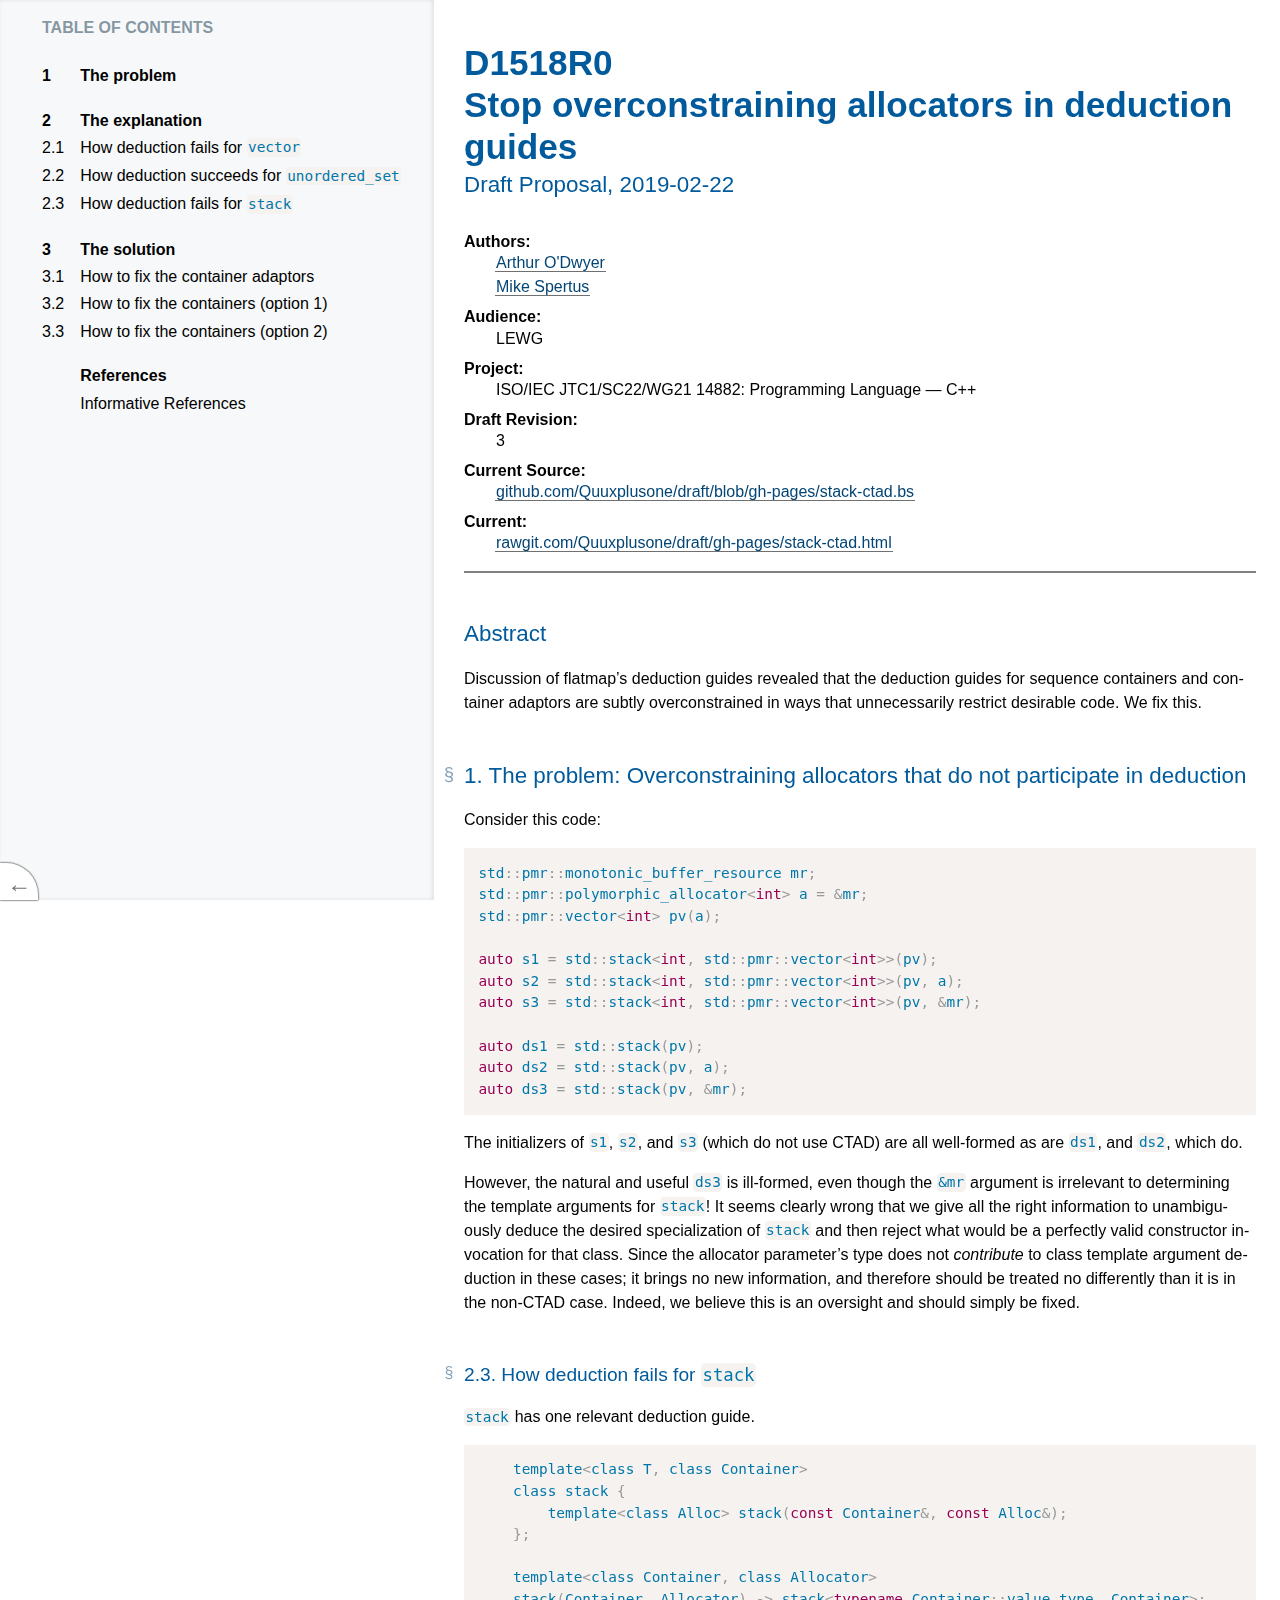
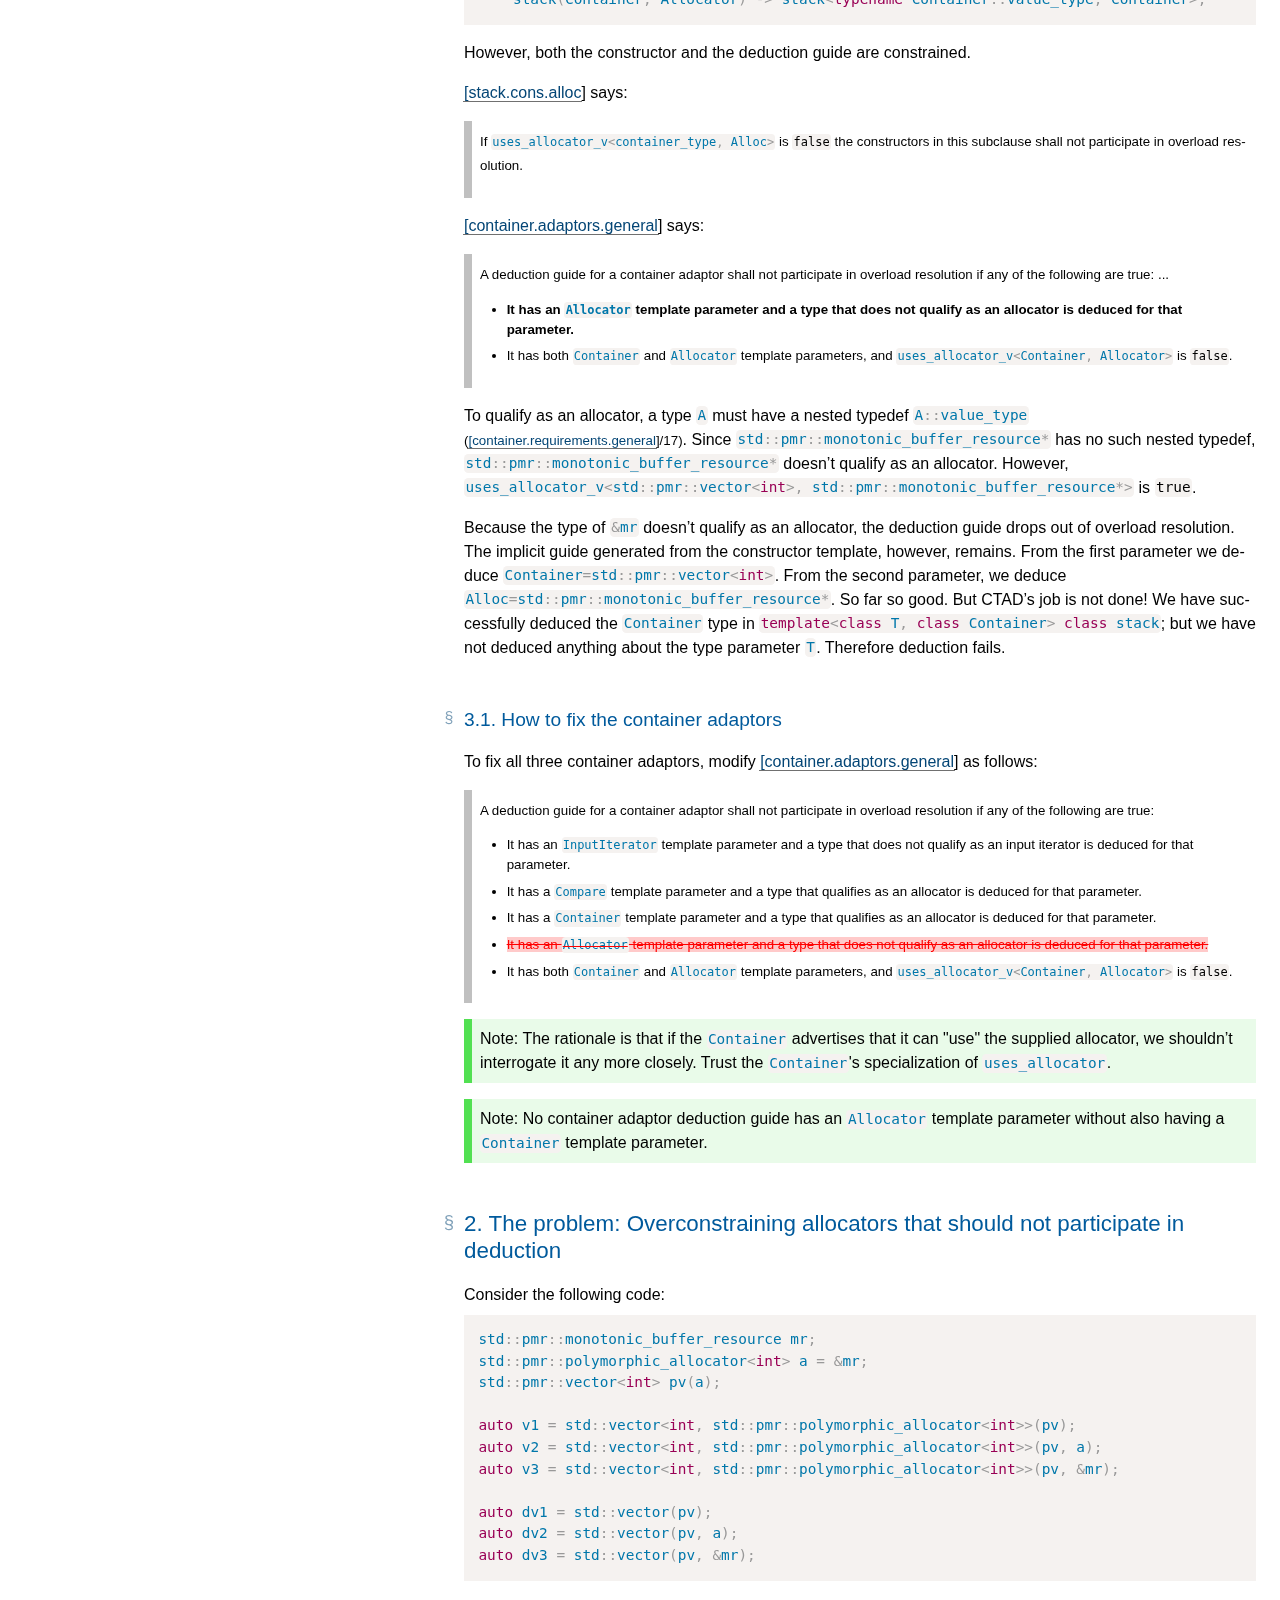
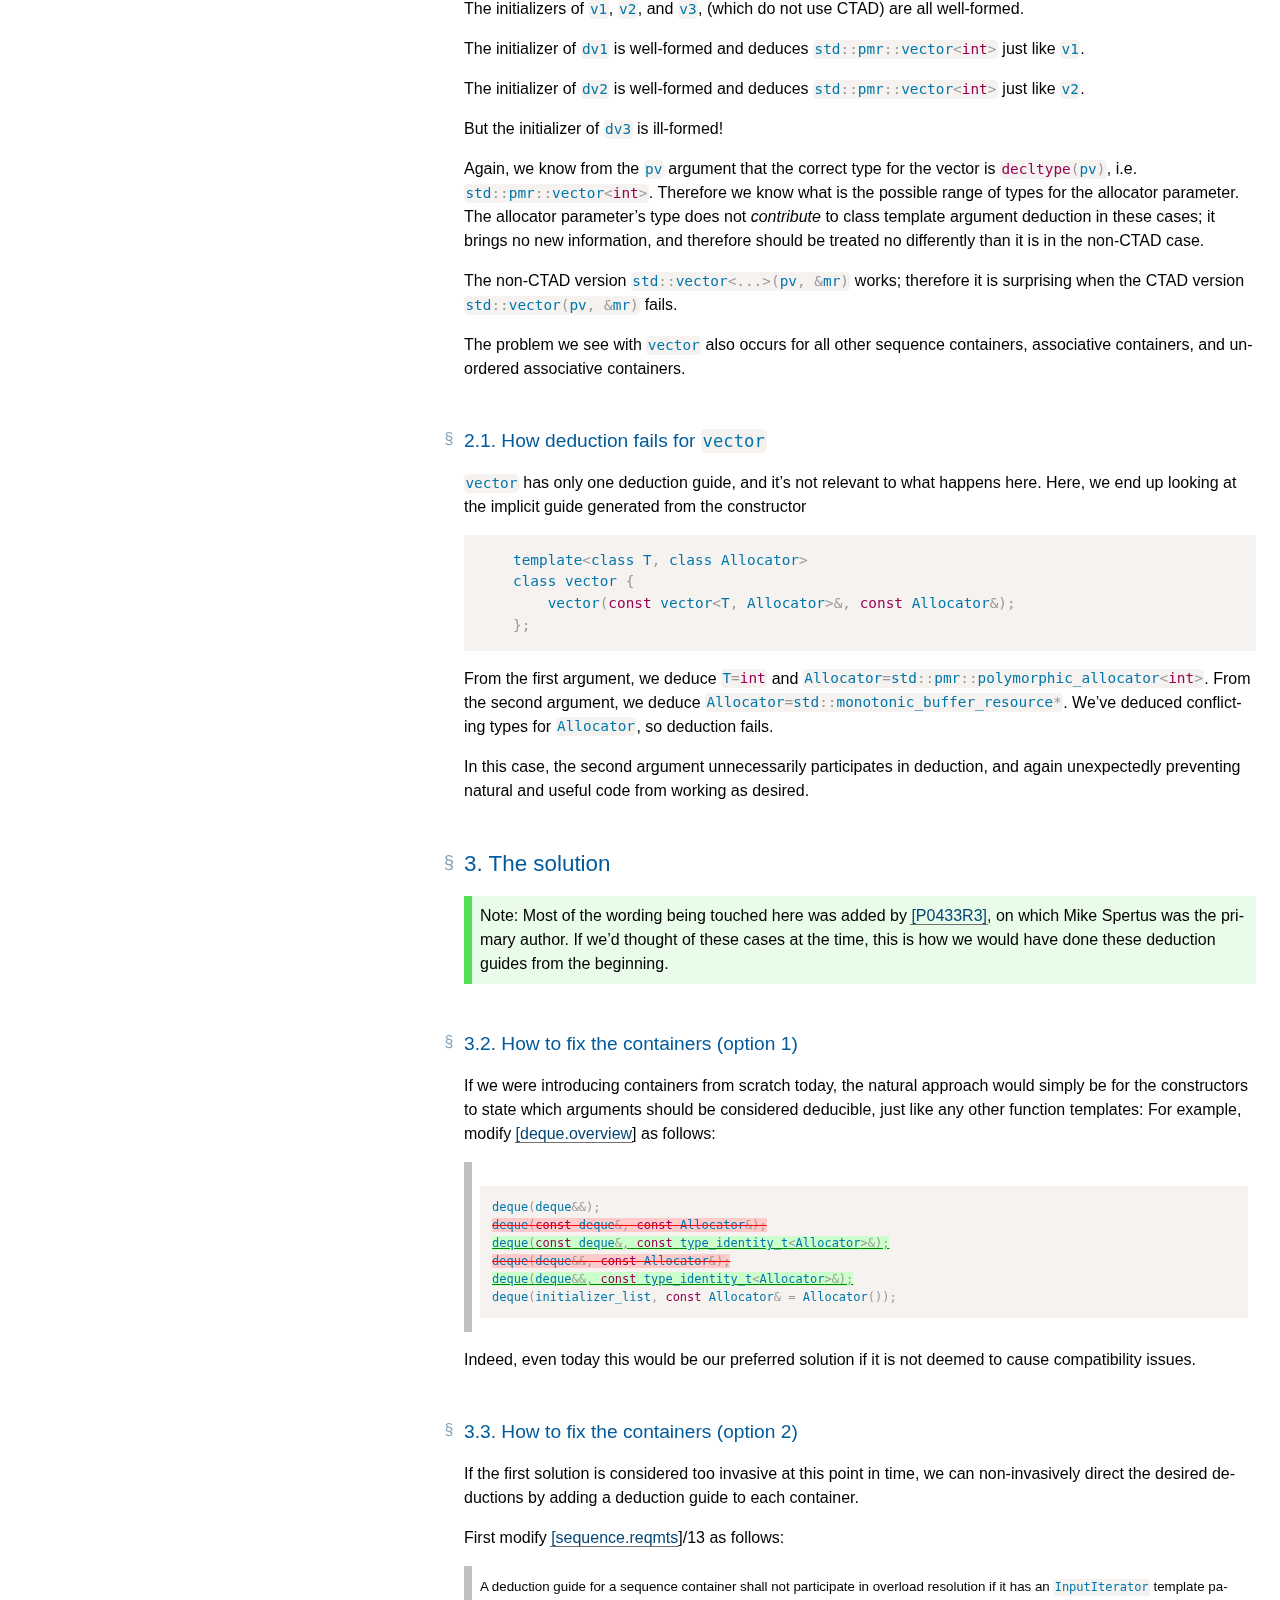
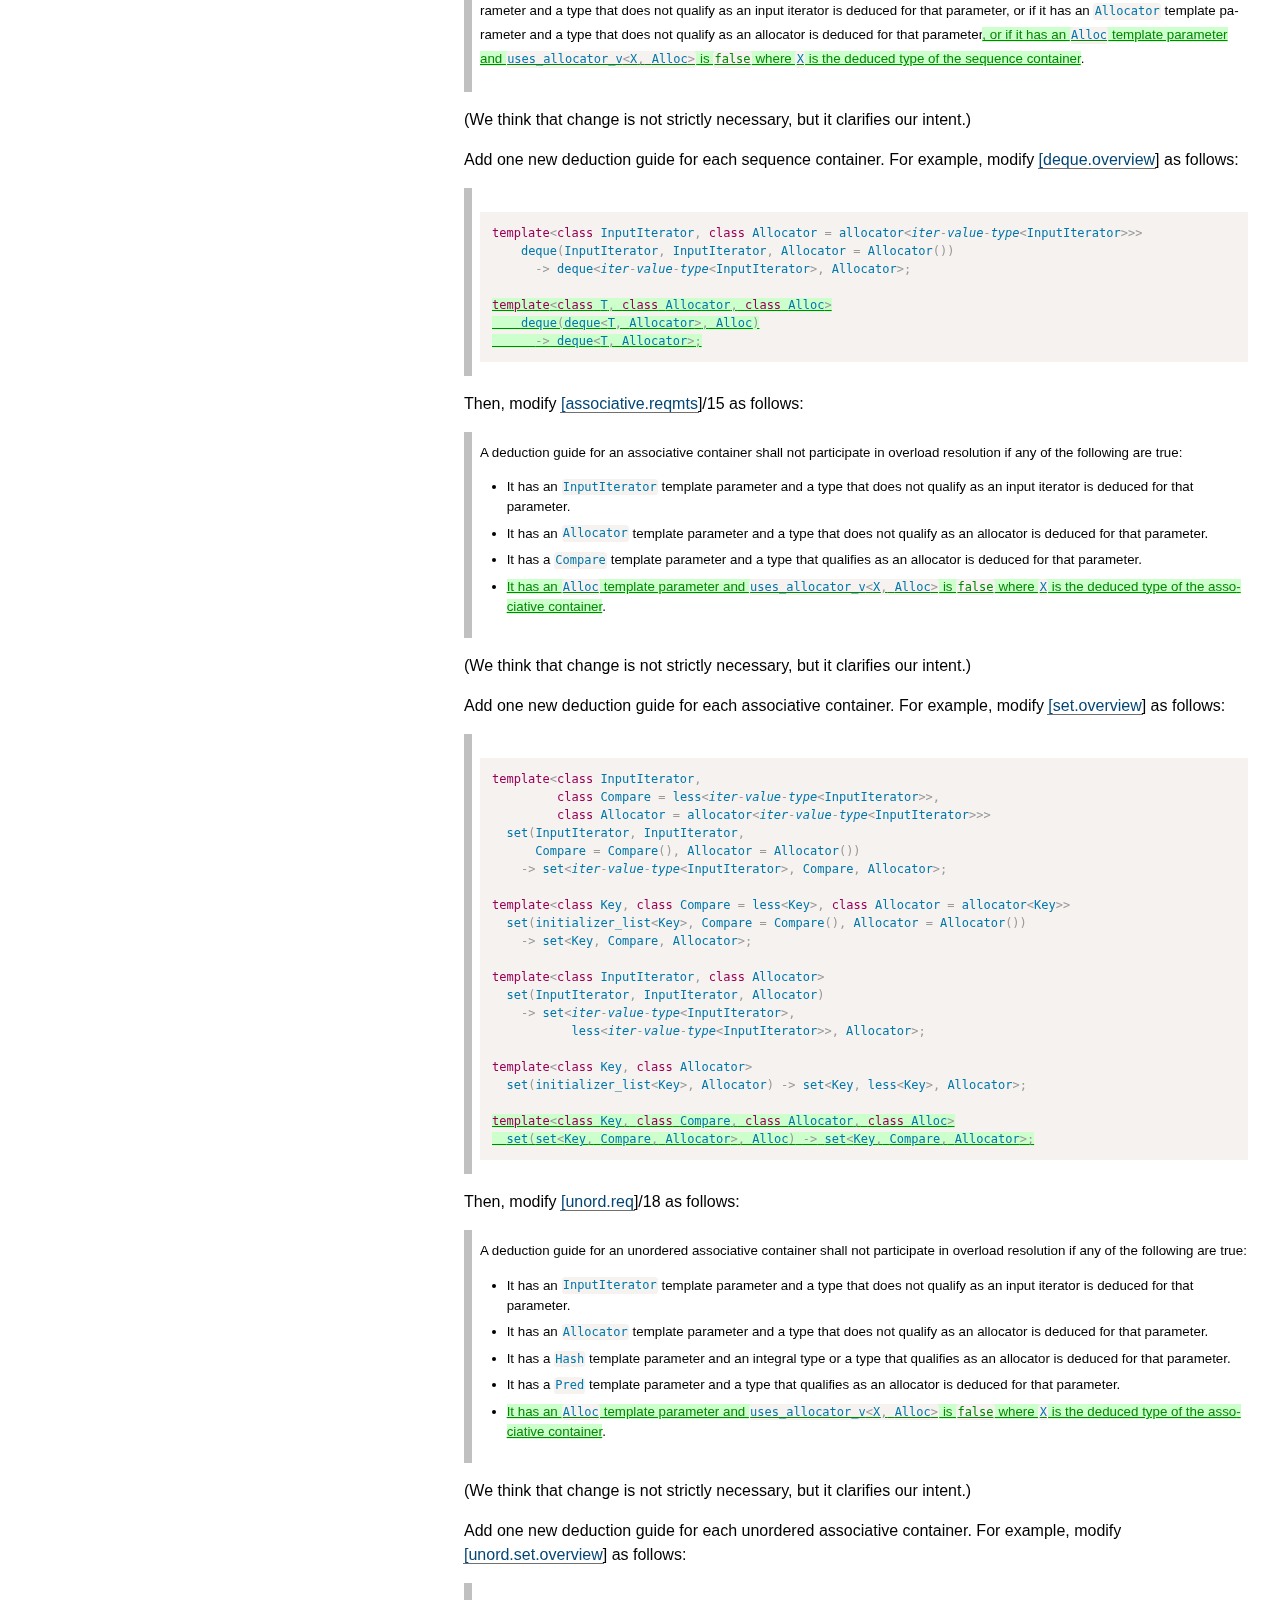
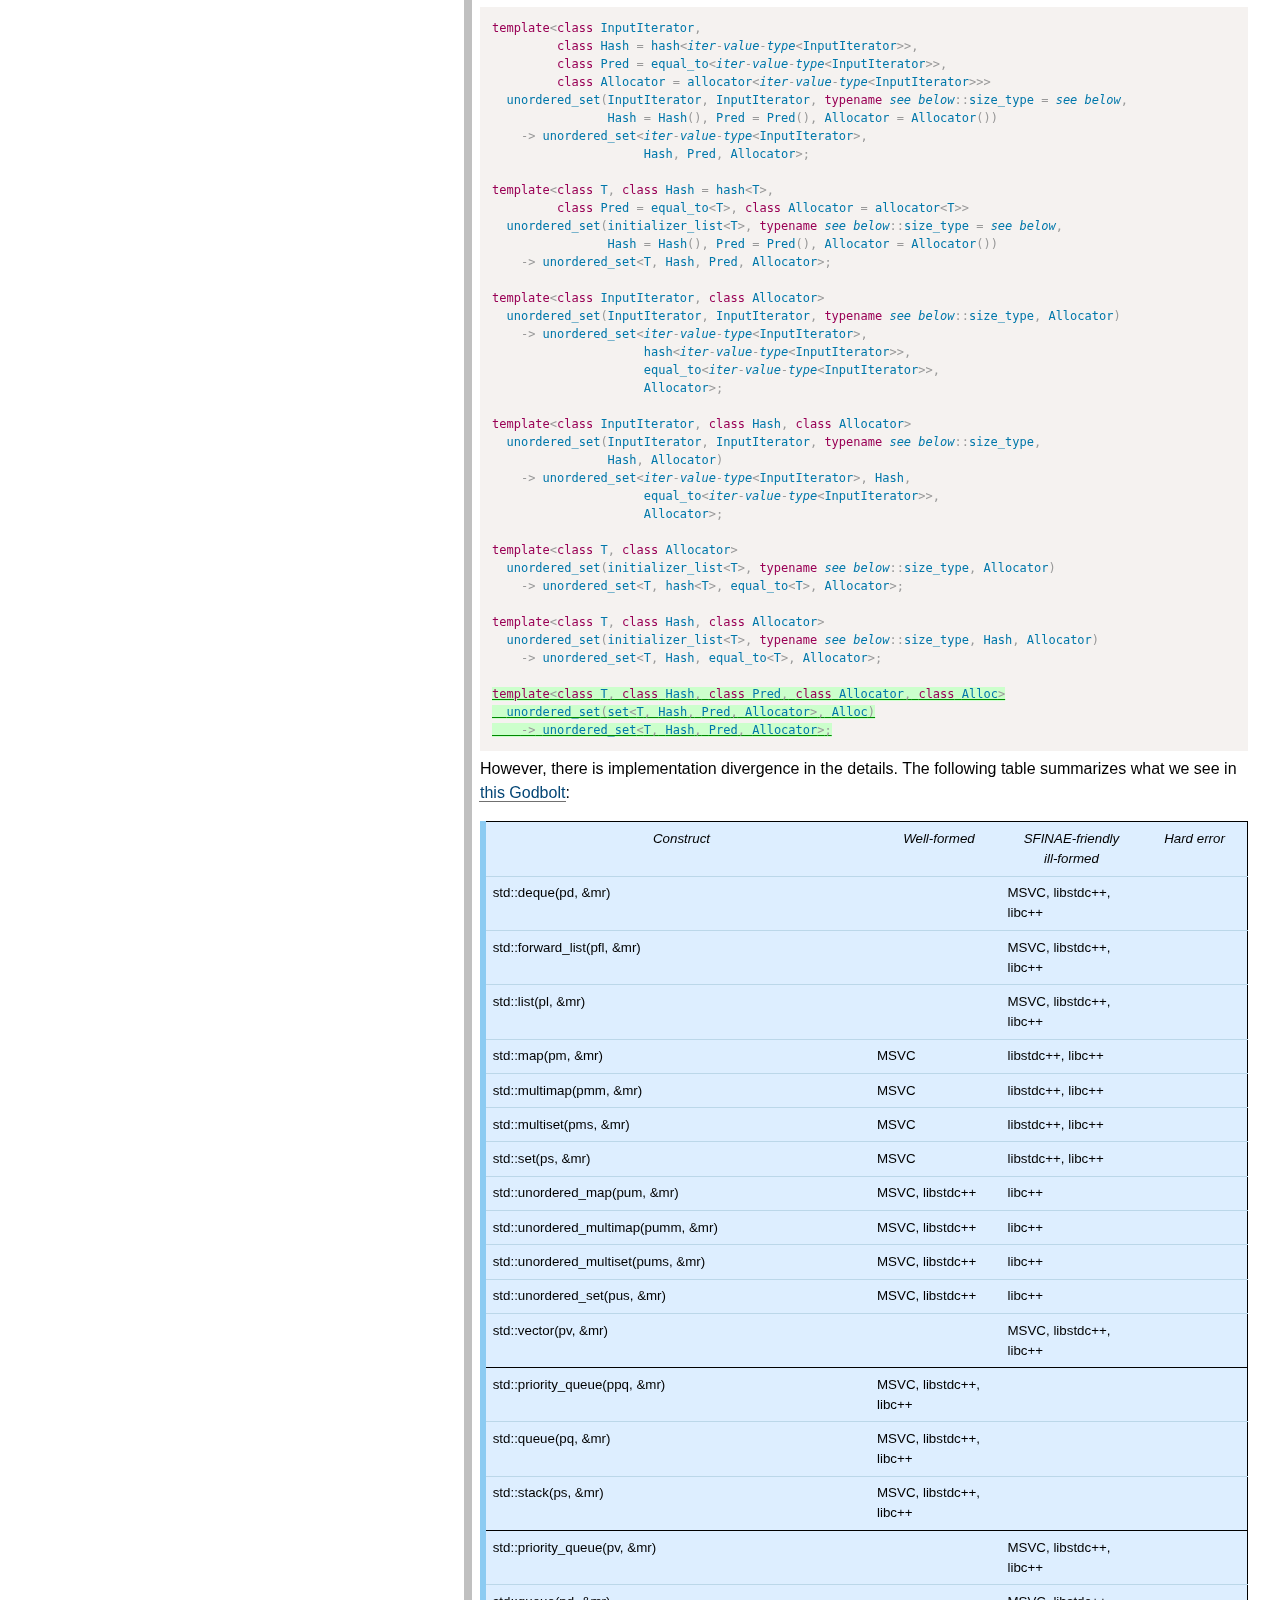
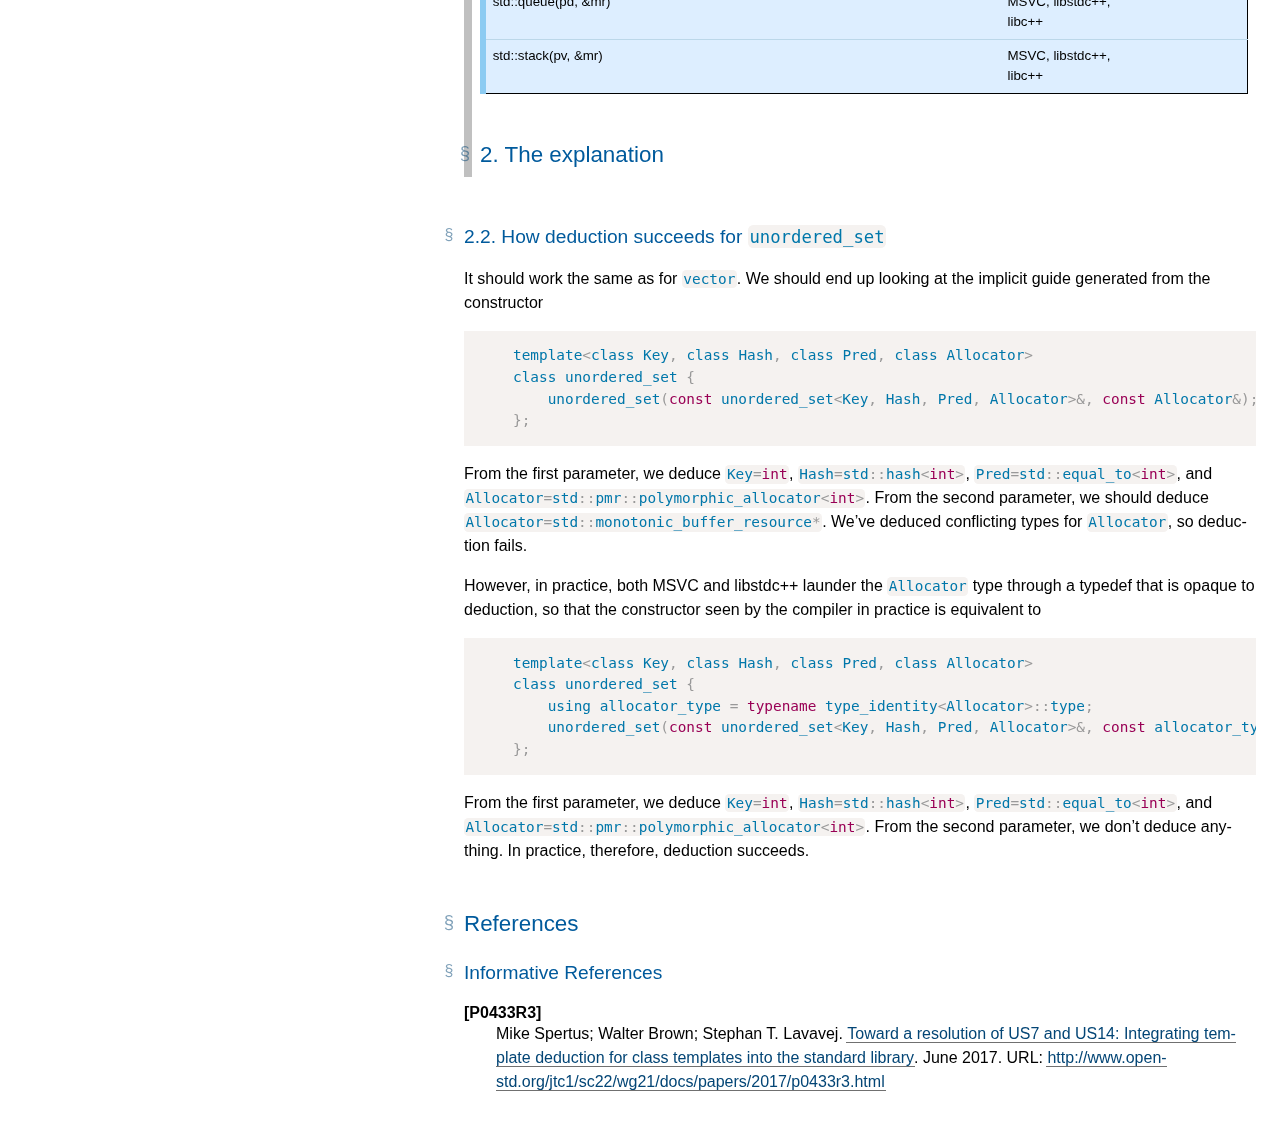
==== commit d77c17b4: "tweak wording" ====
--- a/d1518-container-deduction-guides.html
+++ b/d1518-container-deduction-guides.html
@@ -1598,7 +1598,7 @@
 was the primary author. If we’d thought of these cases at the time, this is how we would have
 done these deduction guides from the beginning.</p>
      <h3 class="heading settled" data-level="3.2" id="solution-vector-option1"><span class="secno">3.2. </span><span class="content">How to fix the containers (option 1)</span><a class="self-link" href="#solution-vector-option1"></a></h3>
-   <p>If we were first defining the containers today, the natural approach would simply be for the constructors to state which arguments should be considered deducible,
+   <p>If we were introducing containers from scratch today, the natural approach would simply be for the constructors to state which arguments should be considered deducible,
 	   just like any other function templates:
 For example, modify <a href="http://eel.is/c++draft/deque.overview">[deque.overview</a>] as follows:</p>
    <p><small></small></p>
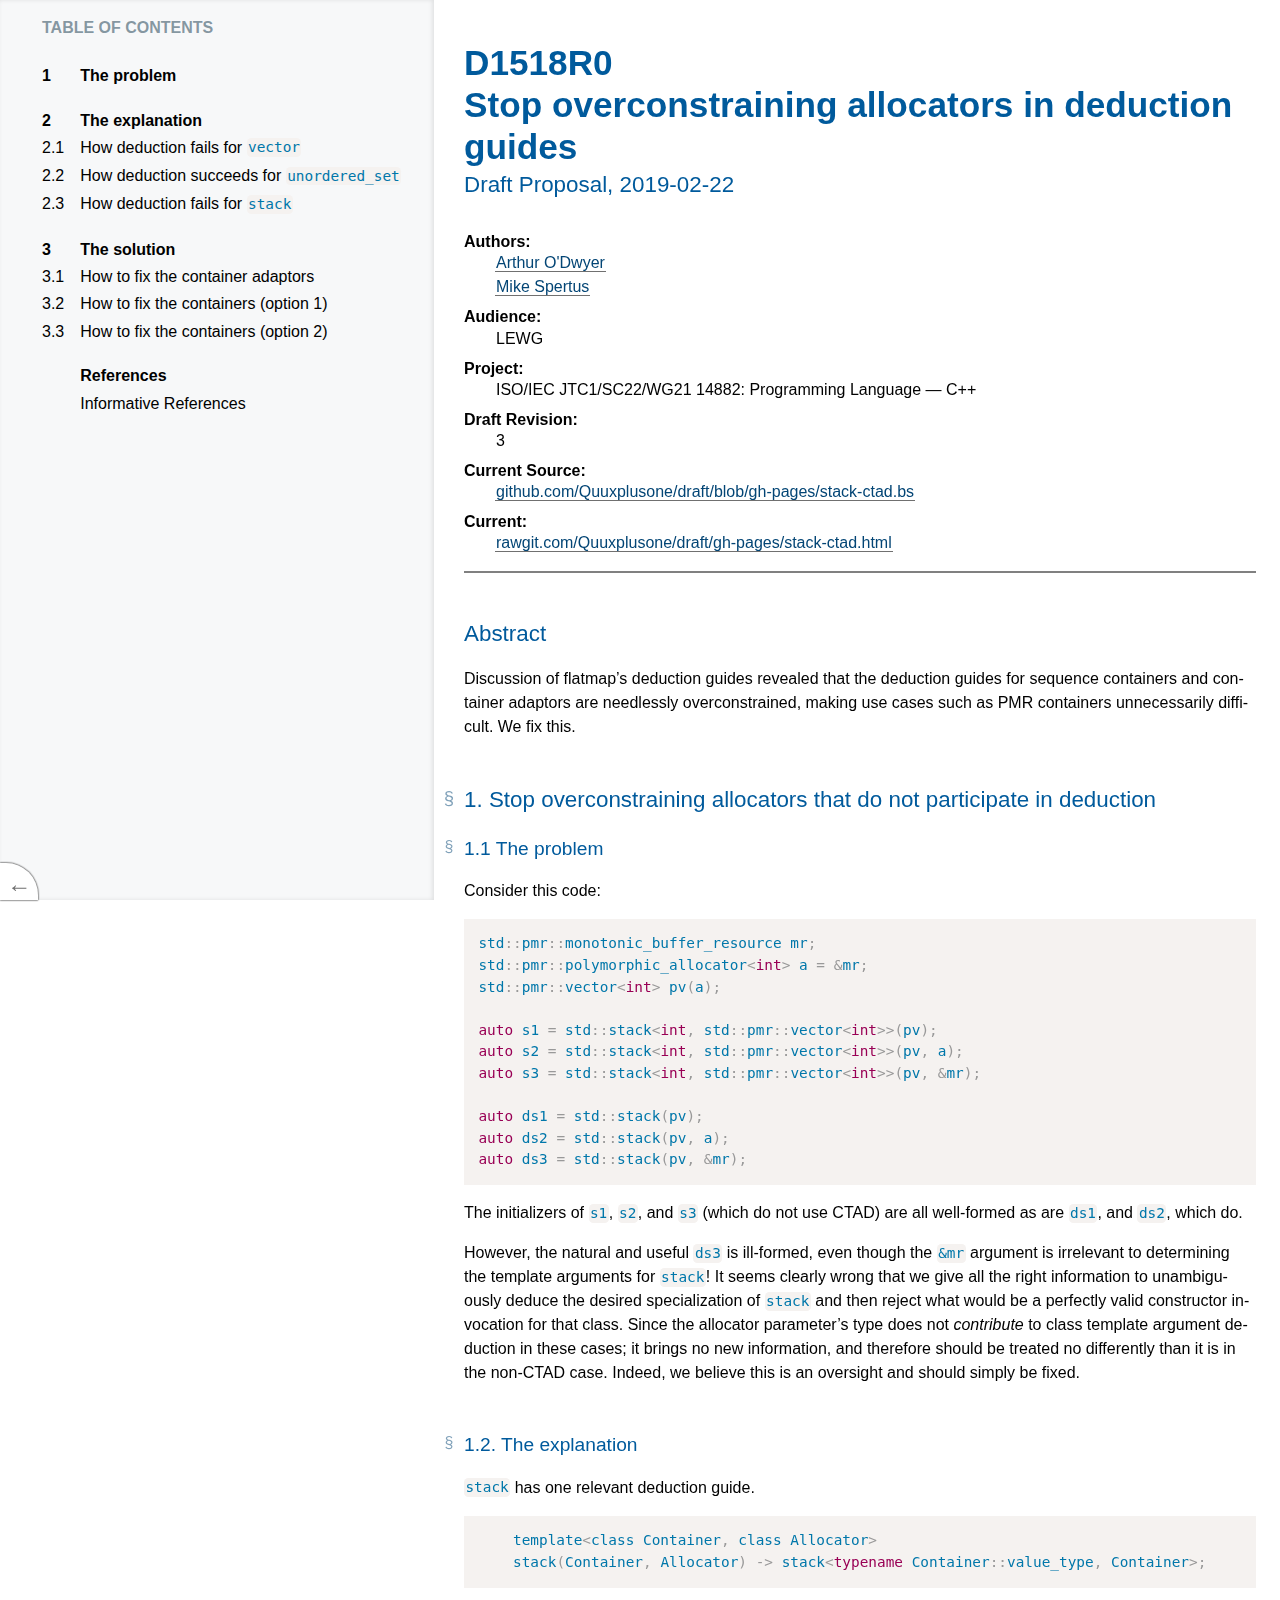
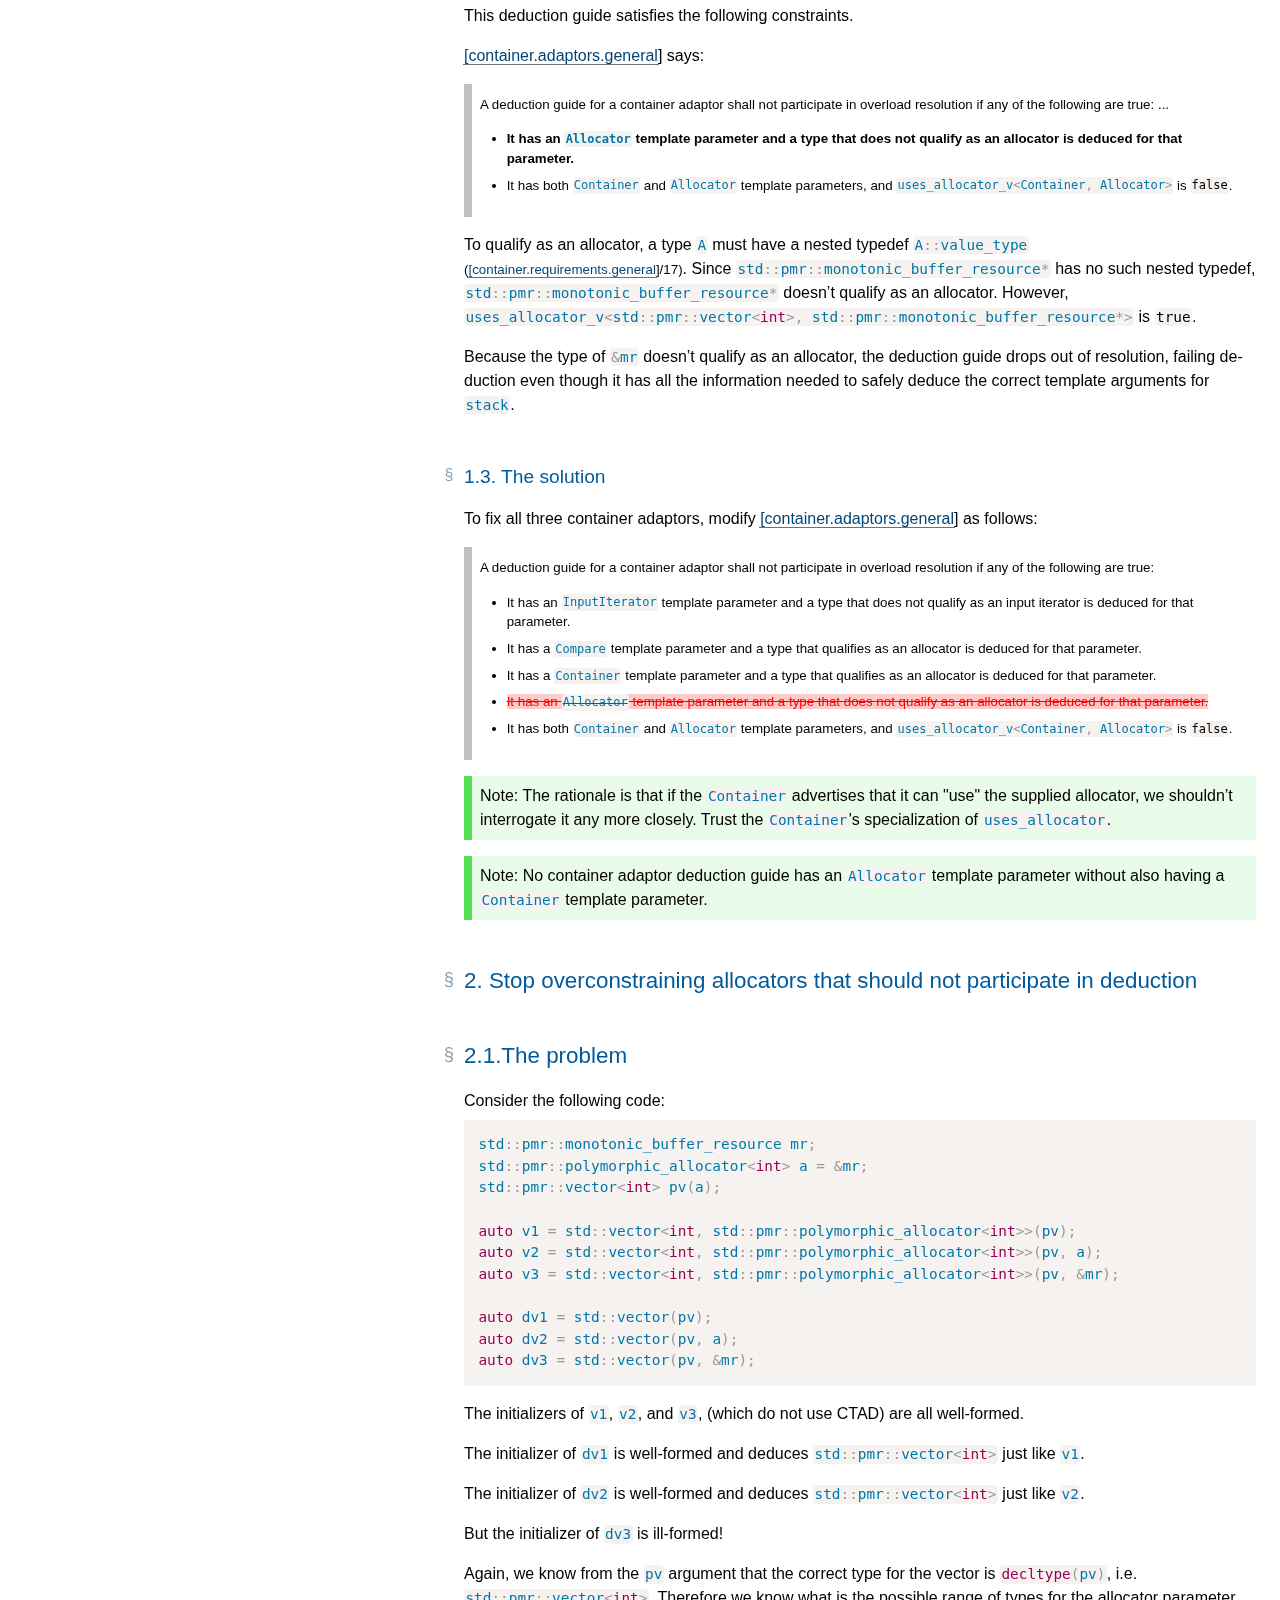
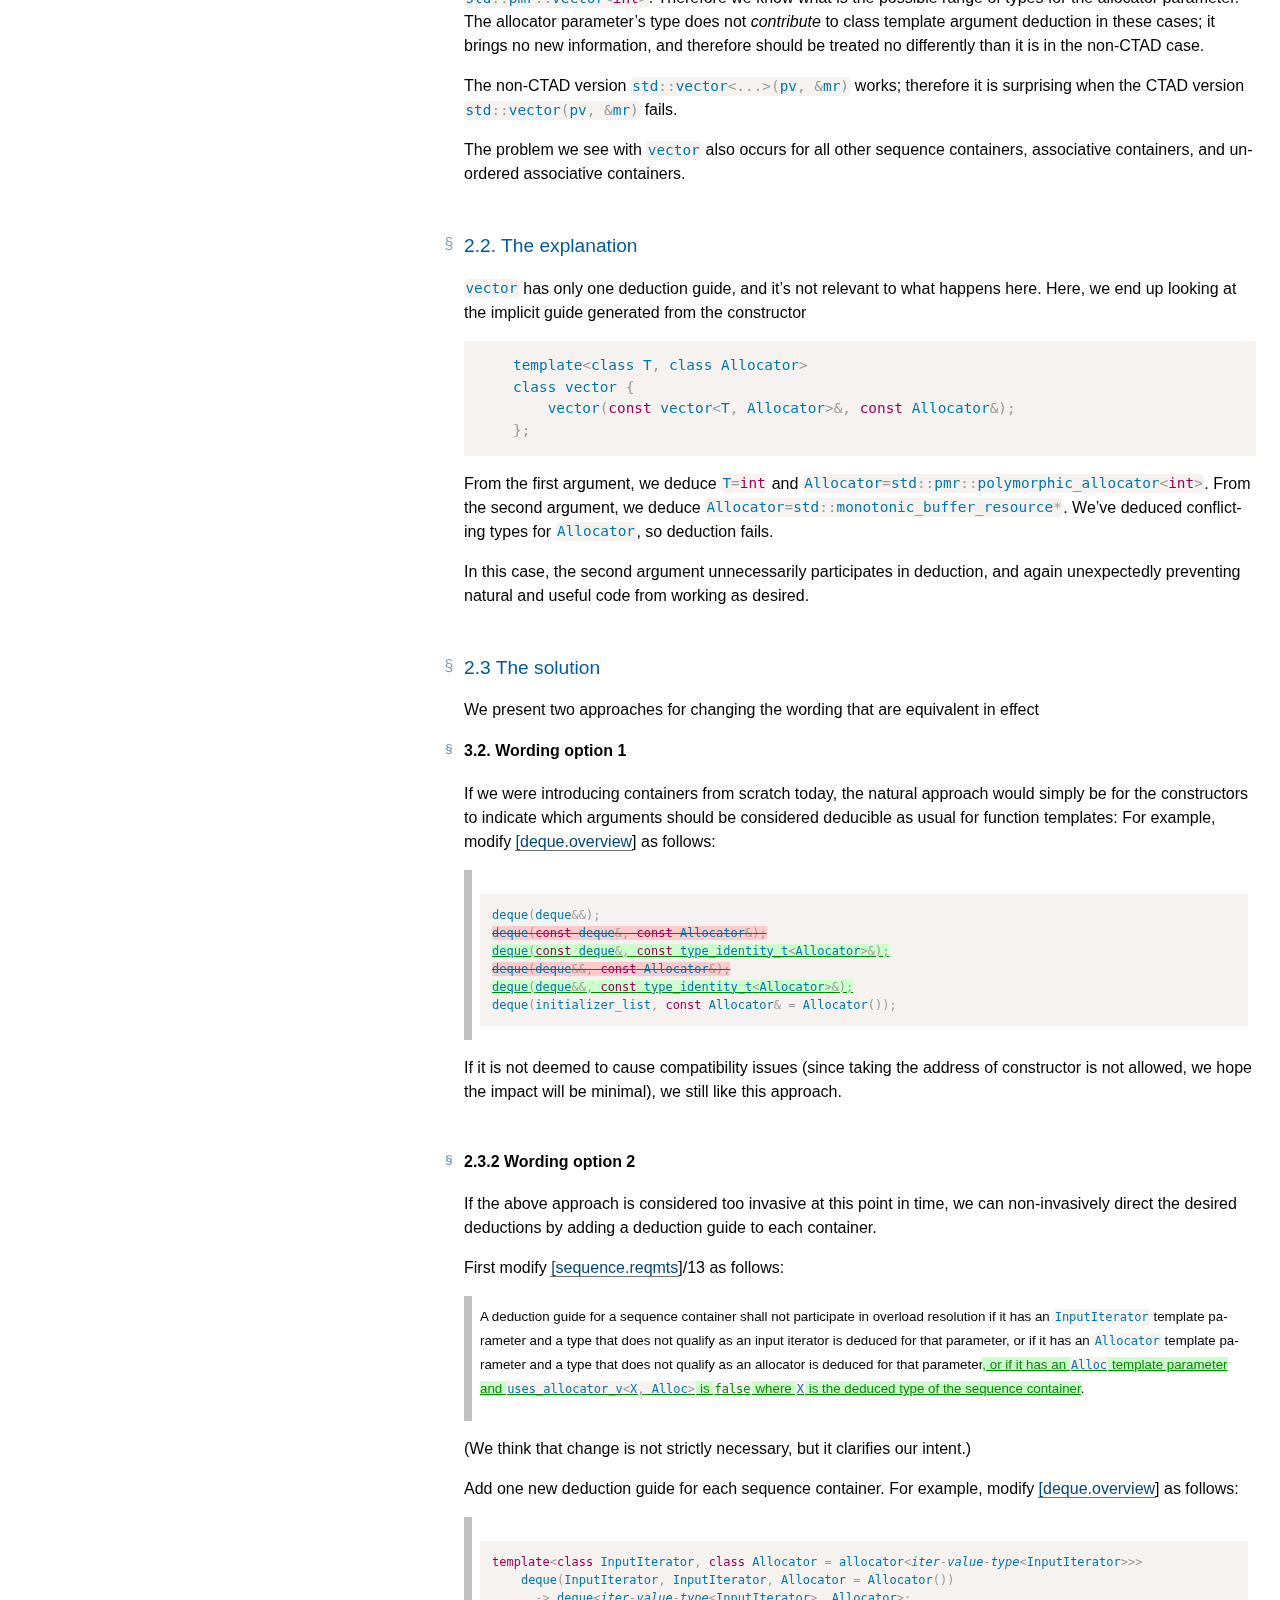
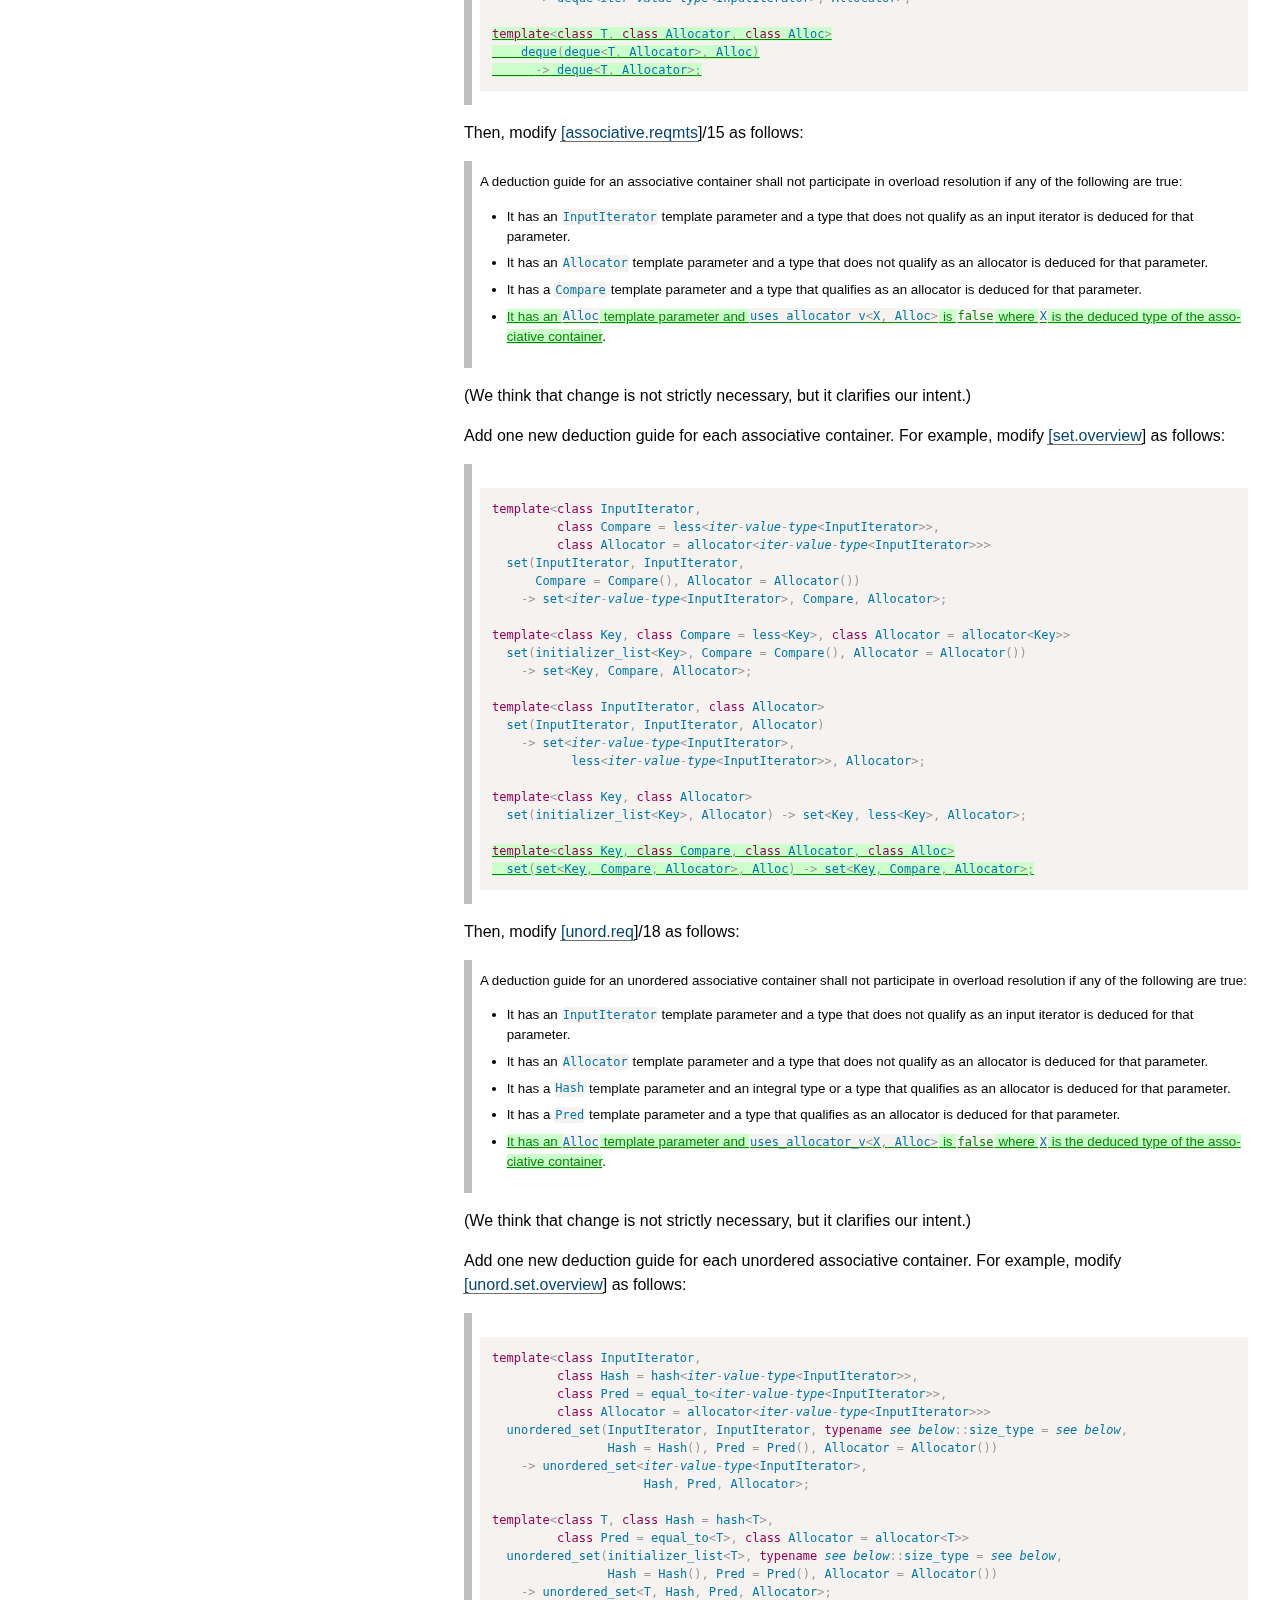
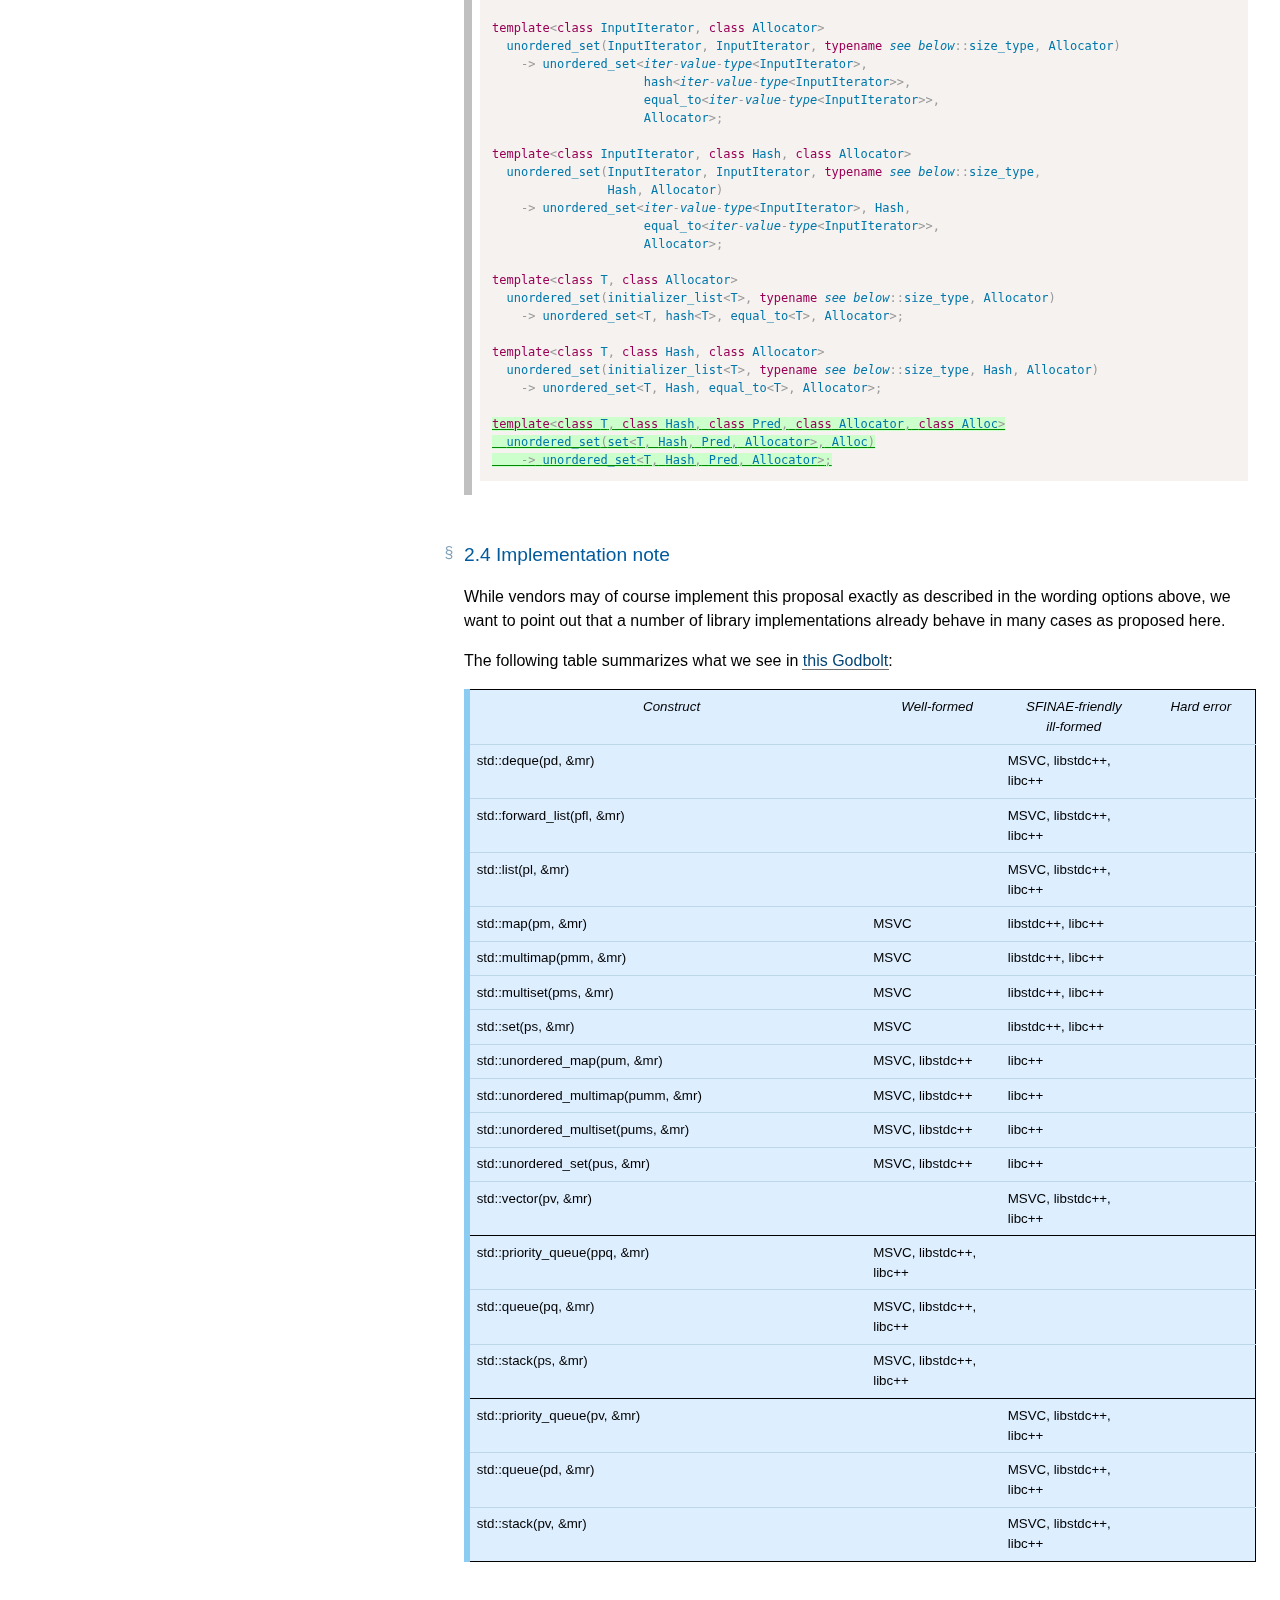
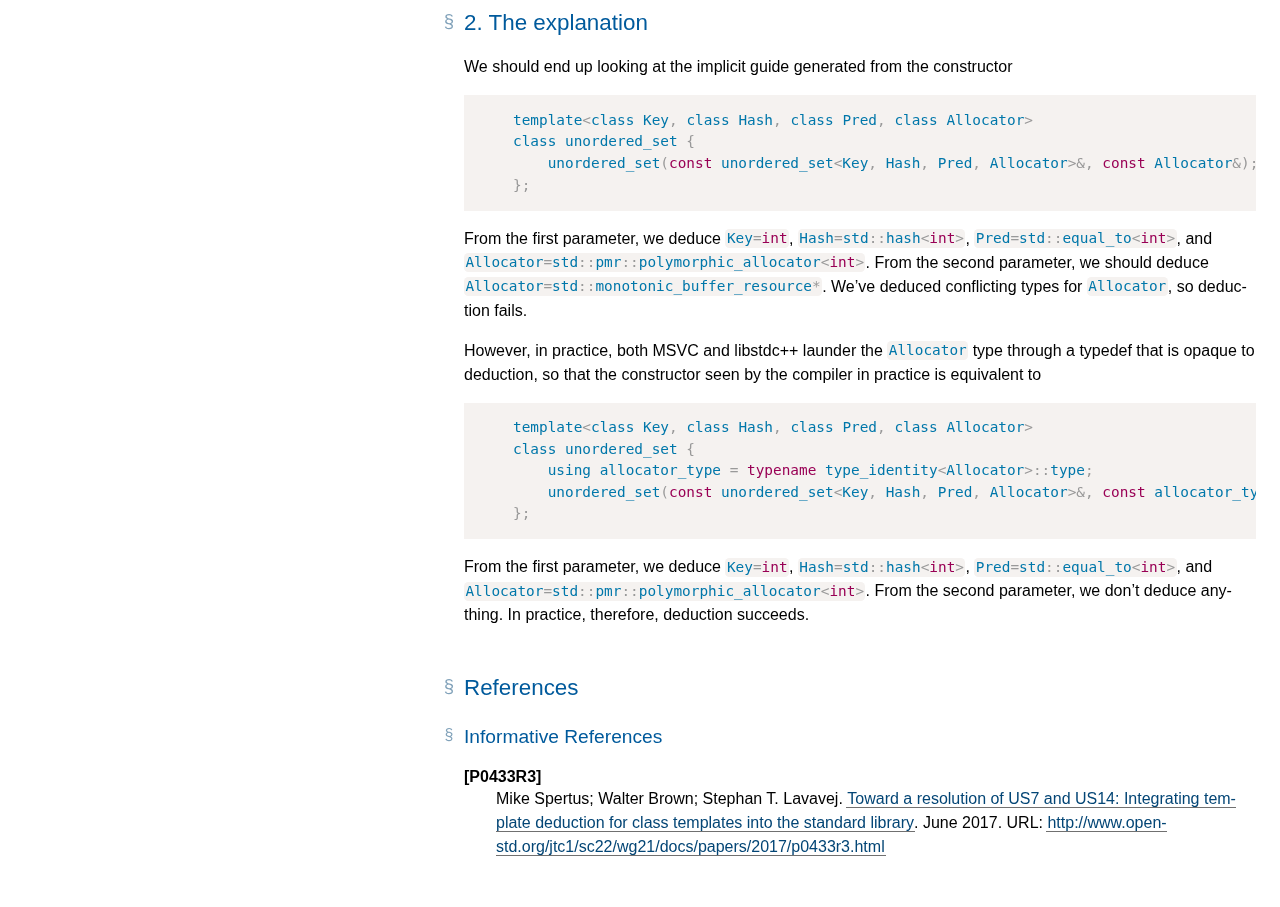
==== commit 48abb7a6: "Update d1518-container-deduction-guides.html" ====
--- a/d1518-container-deduction-guides.html
+++ b/d1518-container-deduction-guides.html
@@ -1469,8 +1469,9 @@
    <h2 class="no-num no-toc no-ref heading settled" id="abstract"><span class="content">Abstract</span></h2>
    <p>Discussion of flatmap’s deduction guides revealed that the deduction guides for
 
-  sequence containers and container adaptors are subtly overconstrained in ways that unnecessarily restrict desirable
-	   code. We fix this.</p>
+  sequence containers and container adaptors are needlessly overconstrained,
+       making use cases such as PMR containers unnecessarily difficult.
+       We fix this.</p>
   </div>
   <nav data-fill-with="table-of-contents" id="toc">
    <h2 class="no-num no-toc no-ref" id="contents">Table of Contents</h2>
@@ -1498,7 +1499,8 @@
    </ol>
   </nav>
   <main>
-   <h2 class="heading settled" data-level="1" id="problem"><span class="secno">1. </span><span class="content">The problem: Overconstraining allocators that do not participate in deduction</span><a class="self-link" href="#problem"></a></h2>
+   <h2 class="heading settled" data-level="1" id="overconst1"><span class="secno">1. </span><span class="content">Stop overconstraining allocators that do not participate in deduction</span><a class="self-link" href="#overconst1"></a></h2>
+  <h3 class="heading settled" data-level="1" id="overconstr"><span class="secno">1.1 </span><span class="content">The problem</span><a class="self-link" href="#problem"></a></h3>
    <p>Consider this code:</p>
 <pre class="language-c++ highlight"><c- n>std</c-><c- o>::</c-><c- n>pmr</c-><c- o>::</c-><c- n>monotonic_buffer_resource</c-> <c- n>mr</c-><c- p>;</c->
 <c- n>std</c-><c- o>::</c-><c- n>pmr</c-><c- o>::</c-><c- n>polymorphic_allocator</c-><c- o>&lt;</c-><c- b>int</c-><c- o>></c-> <c- n>a</c-> <c- o>=</c-> <c- o>&amp;</c-><c- n>mr</c-><c- p>;</c->
@@ -1517,33 +1519,22 @@
 		  determining the template arguments for <code class="highlight"><c- n>stack</c-></code>! It seems clearly wrong that we give all the right information to unambiguously deduce the desired specialization of <code class="highlight"><c- n>stack</c-></code> and then reject what would be a perfectly valid constructor invocation
 	  for that class. Since the allocator parameter’s type does not <em>contribute</em> to class template argument deduction in these cases; it brings no new information, and therefore
 should be treated no differently than it is in the non-CTAD case. Indeed, we believe this is an oversight and should simply be fixed.</p>
-	    <h3 class="heading settled" data-level="2.3" id="explanation-stack"><span class="secno">2.3. </span><span class="content">How deduction fails for <code class="highlight"><c- n>stack</c-></code></span><a class="self-link" href="#explanation-stack"></a></h3>
+	    <h3 class="heading settled" data-level="1.2" id="explanation1"><span class="secno">1.2. </span><span class="content">The explanation</span><a class="self-link" href="#explanation1"></a></h3>
    <p><code class="highlight"><c- n>stack</c-></code> has one relevant deduction guide.</p>
-<pre class="language-c++ highlight">    <c- n>template</c-><c- o>&lt;</c-><c- n>class</c-> <c- n>T</c-><c- p>,</c-> <c- n>class</c-> <c- n>Container</c-><c- o>></c->
-    <c- n>class</c-> <c- n>stack</c-> <c- p>{</c->
-        <c- n>template</c-><c- o>&lt;</c-><c- n>class</c-> <c- n>Alloc</c-><c- o>></c-> <c- n>stack</c-><c- p>(</c-><c- k>const</c-> <c- n>Container</c-><c- o>&amp;</c-><c- p>,</c-> <c- k>const</c-> <c- n>Alloc</c-><c- o>&amp;</c-><c- p>);</c->
-    <c- p>};</c->
-
-    <c- n>template</c-><c- o>&lt;</c-><c- n>class</c-> <c- n>Container</c-><c- p>,</c-> <c- n>class</c-> <c- n>Allocator</c-><c- o>></c->
+<pre class="language-c++ highlight">    <c- n>template</c-><c- o>&lt;</c-><c- n>class</c-> <c- n>Container</c-><c- p>,</c-> <c- n>class</c-> <c- n>Allocator</c-><c- o>></c->
     <c- n>stack</c-><c- p>(</c-><c- n>Container</c-><c- p>,</c-> <c- n>Allocator</c-><c- p>)</c-> <c- o>-></c-> <c- n>stack</c-><c- o>&lt;</c-><c- kr>typename</c-> <c- n>Container</c-><c- o>::</c-><c- n>value_type</c-><c- p>,</c-> <c- n>Container</c-><c- o>></c-><c- p>;</c->
 </pre>
-   <p>However, both the constructor and the deduction guide are constrained.</p>
-   <p><a href="http://eel.is/c++draft/stack.cons.alloc">[stack.cons.alloc</a>] says: <small></small></p>
-   <blockquote><small> If <code class="highlight"><c- n>uses_allocator_v</c-><c- o>&lt;</c-><c- n>container_type</c-><c- p>,</c-> <c- n>Alloc</c-><c- o>></c-></code> is <code class="highlight">false</code> the constructors in this subclause shall not participate in overload resolution.<p></p> </small></blockquote>
-   <p><a href="http://eel.is/c++draft/container.adaptors.general">[container.adaptors.general</a>] says: <small></small></p>
+   <p>This deduction guide satisfies the following constraints.</p>
+    <p><a href="http://eel.is/c++draft/container.adaptors.general">[container.adaptors.general</a>] says: <small></small></p>
    <blockquote><small> A deduction guide for a container adaptor shall not participate in overload resolution if
 any of the following are true: ...<p></p> <ul><li data-md><p><b>It has an <code class="highlight"><c- n>Allocator</c-></code> template parameter and a type that does not qualify as an allocator
   is deduced for that parameter.</b></p> </li><li data-md><p>It has both <code class="highlight"><c- n>Container</c-></code> and <code class="highlight"><c- n>Allocator</c-></code> template parameters, and <code class="highlight"><c- n>uses_allocator_v</c-><c- o>&lt;</c-><c- n>Container</c-><c- p>,</c-> <c- n>Allocator</c-><c- o>></c-></code> is <code class="highlight">false</code>.</p> </li></ul> </small></blockquote>
    <p>To qualify as an allocator, a type <code class="highlight"><c- n>A</c-></code> must have a nested typedef <code class="highlight"><c- n>A</c-><c- o>::</c-><c- n>value_type</c-></code> <small>(<a href="http://eel.is/c++draft/container.requirements.general#17">[container.requirements.general</a>]/17)</small>.
 Since <code class="highlight"><c- n>std</c-><c- o>::</c-><c- n>pmr</c-><c- o>::</c-><c- n>monotonic_buffer_resource</c-><c- o>*</c-></code> has no such nested typedef, <code class="highlight"><c- n>std</c-><c- o>::</c-><c- n>pmr</c-><c- o>::</c-><c- n>monotonic_buffer_resource</c-><c- o>*</c-></code> doesn’t qualify as an allocator.
 However, <code class="highlight"><c- n>uses_allocator_v</c-><c- o>&lt;</c-><c- n>std</c-><c- o>::</c-><c- n>pmr</c-><c- o>::</c-><c- n>vector</c-><c- o>&lt;</c-><c- b>int</c-><c- o>></c-><c- p>,</c-> <c- n>std</c-><c- o>::</c-><c- n>pmr</c-><c- o>::</c-><c- n>monotonic_buffer_resource</c-><c- o>*></c-></code> is <code class="highlight">true</code>.</p>
-   <p>Because the type of <code class="highlight"><c- o>&amp;</c-><c- n>mr</c-></code> doesn’t qualify as an allocator, the deduction guide drops out
-of overload resolution. The implicit guide generated from the constructor template, however,
-remains. From the first parameter we deduce <code class="highlight"><c- n>Container</c-><c- o>=</c-><c- n>std</c-><c- o>::</c-><c- n>pmr</c-><c- o>::</c-><c- n>vector</c-><c- o>&lt;</c-><c- b>int</c-><c- o>></c-></code>. From the
-second parameter, we deduce <code class="highlight"><c- n>Alloc</c-><c- o>=</c-><c- n>std</c-><c- o>::</c-><c- n>pmr</c-><c- o>::</c-><c- n>monotonic_buffer_resource</c-><c- o>*</c-></code>. So far so good.
-But CTAD’s job is not done! We have successfully deduced the <code class="highlight"><c- n>Container</c-></code> type in <code class="highlight"><c- k>template</c-><c- o>&lt;</c-><c- k>class</c-> <c- nc>T</c-><c- p>,</c-> <c- k>class</c-> <c- nc>Container</c-><c- o>></c-> <c- k>class</c-> <c- nc>stack</c-></code>; but we have not deduced anything about
-the type parameter <code class="highlight"><c- n>T</c-></code>. Therefore deduction fails.</p>
- <h3 class="heading settled" data-level="3.1" id="solution-stack"><span class="secno">3.1. </span><span class="content">How to fix the container adaptors</span><a class="self-link" href="#solution-stack"></a></h3>
+   <p>Because the type of <code class="highlight"><c- o>&amp;</c-><c- n>mr</c-></code> doesn’t qualify as an allocator, the deduction guide drops out of resolution, failing deduction even though it has all the information needed
+       to safely deduce the correct template arguments for <code class="highlight"><c- n>stack</c-></code>.
+ <h3 class="heading settled" data-level="1.3" id="solution1"><span class="secno">1.3. </span><span class="content">The solution</span><a class="self-link" href="#solution1"></a></h3>
    <p>To fix all three container adaptors, modify <a href="http://eel.is/c++draft/container.adaptors.general">[container.adaptors.general</a>] as follows:</p>
    <p><small></small></p>
    <blockquote><small> A deduction guide for a container adaptor shall not participate in overload resolution if any of the following are true:<p></p> <ul><li data-md><p>It has an <code class="highlight"><c- n>InputIterator</c-></code> template parameter and a type that does not qualify as an
@@ -1556,7 +1547,8 @@
    <p class="note" role="note"><span>Note:</span> No container adaptor deduction guide has an <code class="highlight"><c- n>Allocator</c-></code> template parameter without also having
 a <code class="highlight"><c- n>Container</c-></code> template parameter.</p>
 
-   <h2 class="heading settled" data-level="1" id="problem"><span class="secno">2. </span><span class="content">The problem: Overconstraining allocators that should not participate in deduction</span><a class="self-link" href="#problem"></a></h2>
+   <h2 class="heading settled" data-level="2" id="overconst2"><span class="secno">2. </span><span class="content">Stop overconstraining allocators that should not participate in deduction</span><a class="self-link" href="#overconst2"></a></h2>
+   <h2 class="heading settled" data-level="2.1" id="problem2"><span class="secno">2.1.</span><span class="content">The problem</span><a class="self-link" href="#problem2"></a></h2>
 Consider the following code:
 	 <pre class="language-c++ highlight"><c- n>std</c-><c- o>::</c-><c- n>pmr</c-><c- o>::</c-><c- n>monotonic_buffer_resource</c-> <c- n>mr</c-><c- p>;</c->
 <c- n>std</c-><c- o>::</c-><c- n>pmr</c-><c- o>::</c-><c- n>polymorphic_allocator</c-><c- o>&lt;</c-><c- b>int</c-><c- o>></c-> <c- n>a</c-> <c- o>=</c-> <c- o>&amp;</c-><c- n>mr</c-><c- p>;</c->
@@ -1581,7 +1573,7 @@
 version <code class="highlight"><c- n>std</c-><c- o>::</c-><c- n>vector</c-><c- p>(</c-><c- n>pv</c-><c- p>,</c-> <c- o>&amp;</c-><c- n>mr</c-><c- p>)</c-></code> fails.</p>
    <p>The problem we see with <code class="highlight"><c- n>vector</c-></code> also occurs for all other sequence containers, associative containers,
 and unordered associative containers. 
-  <h3 class="heading settled" data-level="2.1" id="explanation-vector"><span class="secno">2.1. </span><span class="content">How deduction fails for <code class="highlight"><c- n>vector</c-></code></span><a class="self-link" href="#explanation-vector"></a></h3>
+  <h3 class="heading settled" data-level="2.2" id="explanation2"><span class="secno">2.2. </span><span class="content">The explanation</span><a class="self-link" href="#explanation2"></a></h3>
    <p><code class="highlight"><c- n>vector</c-></code> has only one deduction guide, and it’s not relevant to what happens here. Here, we end up
 looking at the implicit guide generated from the constructor</p>
 <pre class="language-c++ highlight">    <c- n>template</c-><c- o>&lt;</c-><c- n>class</c-> <c- n>T</c-><c- p>,</c-> <c- n>class</c-> <c- n>Allocator</c-><c- o>></c->
@@ -1593,13 +1585,11 @@
 From the second argument, we deduce <code class="highlight"><c- n>Allocator</c-><c- o>=</c-><c- n>std</c-><c- o>::</c-><c- n>monotonic_buffer_resource</c-><c- o>*</c-></code>.
 We’ve deduced conflicting types for <code class="highlight"><c- n>Allocator</c-></code>, so deduction fails.</p>
 	  <p>In this case, the second argument unnecessarily participates in deduction, and again unexpectedly preventing natural and useful code from working as desired.</p>
-    <h2 class="heading settled" data-level="3" id="solution"><span class="secno">3. </span><span class="content">The solution</span><a class="self-link" href="#solution"></a></h2>
-   <p class="note" role="note"><span>Note:</span> Most of the wording being touched here was added by <a data-link-type="biblio" href="#biblio-p0433r3">[P0433R3]</a>, on which Mike Spertus
-was the primary author. If we’d thought of these cases at the time, this is how we would have
-done these deduction guides from the beginning.</p>
-     <h3 class="heading settled" data-level="3.2" id="solution-vector-option1"><span class="secno">3.2. </span><span class="content">How to fix the containers (option 1)</span><a class="self-link" href="#solution-vector-option1"></a></h3>
-   <p>If we were introducing containers from scratch today, the natural approach would simply be for the constructors to state which arguments should be considered deducible,
-	   just like any other function templates:
+    <h3 class="heading settled" data-level="2.3" id="solution2"><span class="secno">2.3 </span><span class="content">The solution</span><a class="self-link" href="#solution2"></a></h3>
+      We present two approaches for changing the wording that are
+      equivalent in effect
+       <h4 class="heading settled" data-level="2.3.1" id="option1"><span class="secno">3.2. </span><span class="content">Wording option 1</span><a class="self-link" href="#option1"></a></h4>
+   <p>If we were introducing containers from scratch today, the natural approach would simply be for the constructors to indicate which arguments should be considered deducible as usual for function templates:
 For example, modify <a href="http://eel.is/c++draft/deque.overview">[deque.overview</a>] as follows:</p>
    <p><small></small></p>
    <blockquote>
@@ -1612,9 +1602,12 @@
 <c- n>deque</c-><c- p>(</c-><c- n>initializer_list</c-><t><c- p>,</c-> <c- k>const</c-> <c- n>Allocator</c-><c- o>&amp;</c-> <c- o>=</c-> <c- n>Allocator</c-><c- p>());</c->
 </t></pre></small>
    </blockquote>
-	  Indeed, even today this would be our preferred solution if it is not deemed to cause compatibility issues.
-   <h3 class="heading settled" data-level="3.3" id="solution-vector-option2"><span class="secno">3.3. </span><span class="content">How to fix the containers (option 2)</span><a class="self-link" href="#solution-vector-option2"></a></h3>
-	  <p>If the first solution is considered too invasive at this point in time, we can non-invasively direct the desired deductions by adding a deduction
+	  If it is not deemed to cause compatibility issues (since taking
+      the address of constructor is not allowed, we hope the impact will
+      be minimal), we still
+      like this approach.
+   <h4 class="heading settled" data-level="2.3.2" id="option2"><span class="secno">2.3.2 </span><span class="content">Wording option 2</span><a class="self-link" href="#option2"></a></h4>
+	  <p>If the above approach is considered too invasive at this point in time, we can non-invasively direct the desired deductions by adding a deduction
 	  guide to each container.</p>
    <p>First modify <a href="http://eel.is/c++draft/sequence.reqmts#13"> [sequence.reqmts</a>]/13 as follows:</p>
    <p><small></small></p>
@@ -1725,17 +1718,18 @@
 <ins><c- k>template</c-><c- o>&lt;</c-><c- k>class</c-> <c- nc>T</c-><c- p>,</c-> <c- k>class</c-> <c- nc>Hash</c-><c- p>,</c-> <c- k>class</c-> <c- nc>Pred</c-><c- p>,</c-> <c- k>class</c-> <c- nc>Allocator</c-><c- p>,</c-> <c- k>class</c-> <c- nc>Alloc</c-><c- o>></c->
   <c- n>unordered_set</c-><c- p>(</c-><c- n>set</c-><c- o>&lt;</c-><c- n>T</c-><c- p>,</c-> <c- n>Hash</c-><c- p>,</c-> <c- n>Pred</c-><c- p>,</c-> <c- n>Allocator</c-><c- o>></c-><c- p>,</c-> <c- n>Alloc</c-><c- p>)</c->
     <c- o>-></c-> <c- n>unordered_set</c-><c- o>&lt;</c-><c- n>T</c-><c- p>,</c-> <c- n>Hash</c-><c- p>,</c-> <c- n>Pred</c-><c- p>,</c-> <c- n>Allocator</c-><c- o>></c-><c- p>;</c-></ins>
-</pre></small>
-	   	   However, there is implementation divergence in the details.
-The following table summarizes what we see in <a href="https://godbolt.org/z/1QepHG">this Godbolt</a>:</p>
+</pre></small> </blockquote>
+
+    <h3 class="heading settled" data-level="2.4" id="implementation"><span class="secno">2.4 </span><span class="content">Implementation note</span><a class="self-link" href="#implementation"></a></h3>
+While vendors may of course implement this proposal exactly as
+described in the wording options above, we want to point out
+that a number of library implementations already behave in many cases as
+       proposed here.
+<p>The following table summarizes what we see in <a href="https://godbolt.org/z/1QepHG">this Godbolt</a>:</p>
    <p><small></small></p>
    <small> <table class="def"> <tbody><tr><th>Construct</th><th>Well-formed</th><th>SFINAE-friendly<br> ill-formed</th><th>Hard error</th></tr> <tr><td>std::deque(pd, &amp;mr)</td> <td></td> <td>MSVC, libstdc++, libc++</td> <td></td> </tr><tr><td>std::forward_list(pfl, &amp;mr)</td> <td></td> <td>MSVC, libstdc++, libc++</td> <td></td> </tr><tr><td>std::list(pl, &amp;mr)</td> <td></td> <td>MSVC, libstdc++, libc++</td> <td></td> </tr><tr><td>std::map(pm, &amp;mr)</td> <td>MSVC</td> <td>libstdc++, libc++</td> <td></td> </tr><tr><td>std::multimap(pmm, &amp;mr)</td> <td>MSVC</td> <td>libstdc++, libc++</td> <td></td> </tr><tr><td>std::multiset(pms, &amp;mr)</td> <td>MSVC</td> <td>libstdc++, libc++</td> <td></td> </tr><tr><td>std::set(ps, &amp;mr)</td> <td>MSVC</td> <td>libstdc++, libc++</td> <td></td> </tr><tr><td>std::unordered_map(pum, &amp;mr)</td> <td>MSVC, libstdc++</td> <td>libc++</td> <td></td> </tr><tr><td>std::unordered_multimap(pumm, &amp;mr)</td> <td>MSVC, libstdc++</td> <td>libc++</td> <td></td> </tr><tr><td>std::unordered_multiset(pums, &amp;mr)</td> <td>MSVC, libstdc++</td> <td>libc++</td> <td></td> </tr><tr><td>std::unordered_set(pus, &amp;mr)</td> <td>MSVC, libstdc++</td> <td>libc++</td> <td></td> </tr><tr><td>std::vector(pv, &amp;mr)</td> <td></td> <td>MSVC, libstdc++, libc++</td> <td></td> </tr><tr></tr> <tr><td>std::priority_queue(ppq, &amp;mr)</td> <td>MSVC, libstdc++, libc++</td> <td></td> <td></td> </tr><tr><td>std::queue(pq, &amp;mr)</td> <td>MSVC, libstdc++, libc++</td> <td></td> <td></td> </tr><tr><td>std::stack(ps, &amp;mr)</td> <td>MSVC, libstdc++, libc++</td> <td></td> <td></td> </tr><tr></tr> <tr><td>std::priority_queue(pv, &amp;mr)</td> <td></td> <td>MSVC, libstdc++, libc++</td> <td></td> </tr><tr><td>std::queue(pd, &amp;mr)</td> <td></td> <td>MSVC, libstdc++, libc++</td> <td></td> </tr><tr><td>std::stack(pv, &amp;mr)</td> <td></td> <td>MSVC, libstdc++, libc++</td> <td></td> </tr></tbody></table> </small> 
    <h2 class="heading settled" data-level="2" id="explanation"><span class="secno">2. </span><span class="content">The explanation</span><a class="self-link" href="#explanation"></a></h2>
 
-   </blockquote>
-	
-    <h3 class="heading settled" data-level="2.2" id="explanation-unordered-set"><span class="secno">2.2. </span><span class="content">How deduction succeeds for <code class="highlight"><c- n>unordered_set</c-></code></span><a class="self-link" href="#explanation-unordered-set"></a></h3>
-   <p>It should work the same as for <code class="highlight"><c- n>vector</c-></code>.
 We should end up looking at the implicit guide generated from the constructor</p>
 <pre class="language-c++ highlight">    <c- n>template</c-><c- o>&lt;</c-><c- n>class</c-> <c- n>Key</c-><c- p>,</c-> <c- n>class</c-> <c- n>Hash</c-><c- p>,</c-> <c- n>class</c-> <c- n>Pred</c-><c- p>,</c-> <c- n>class</c-> <c- n>Allocator</c-><c- o>></c->
     <c- n>class</c-> <c- n>unordered_set</c-> <c- p>{</c->
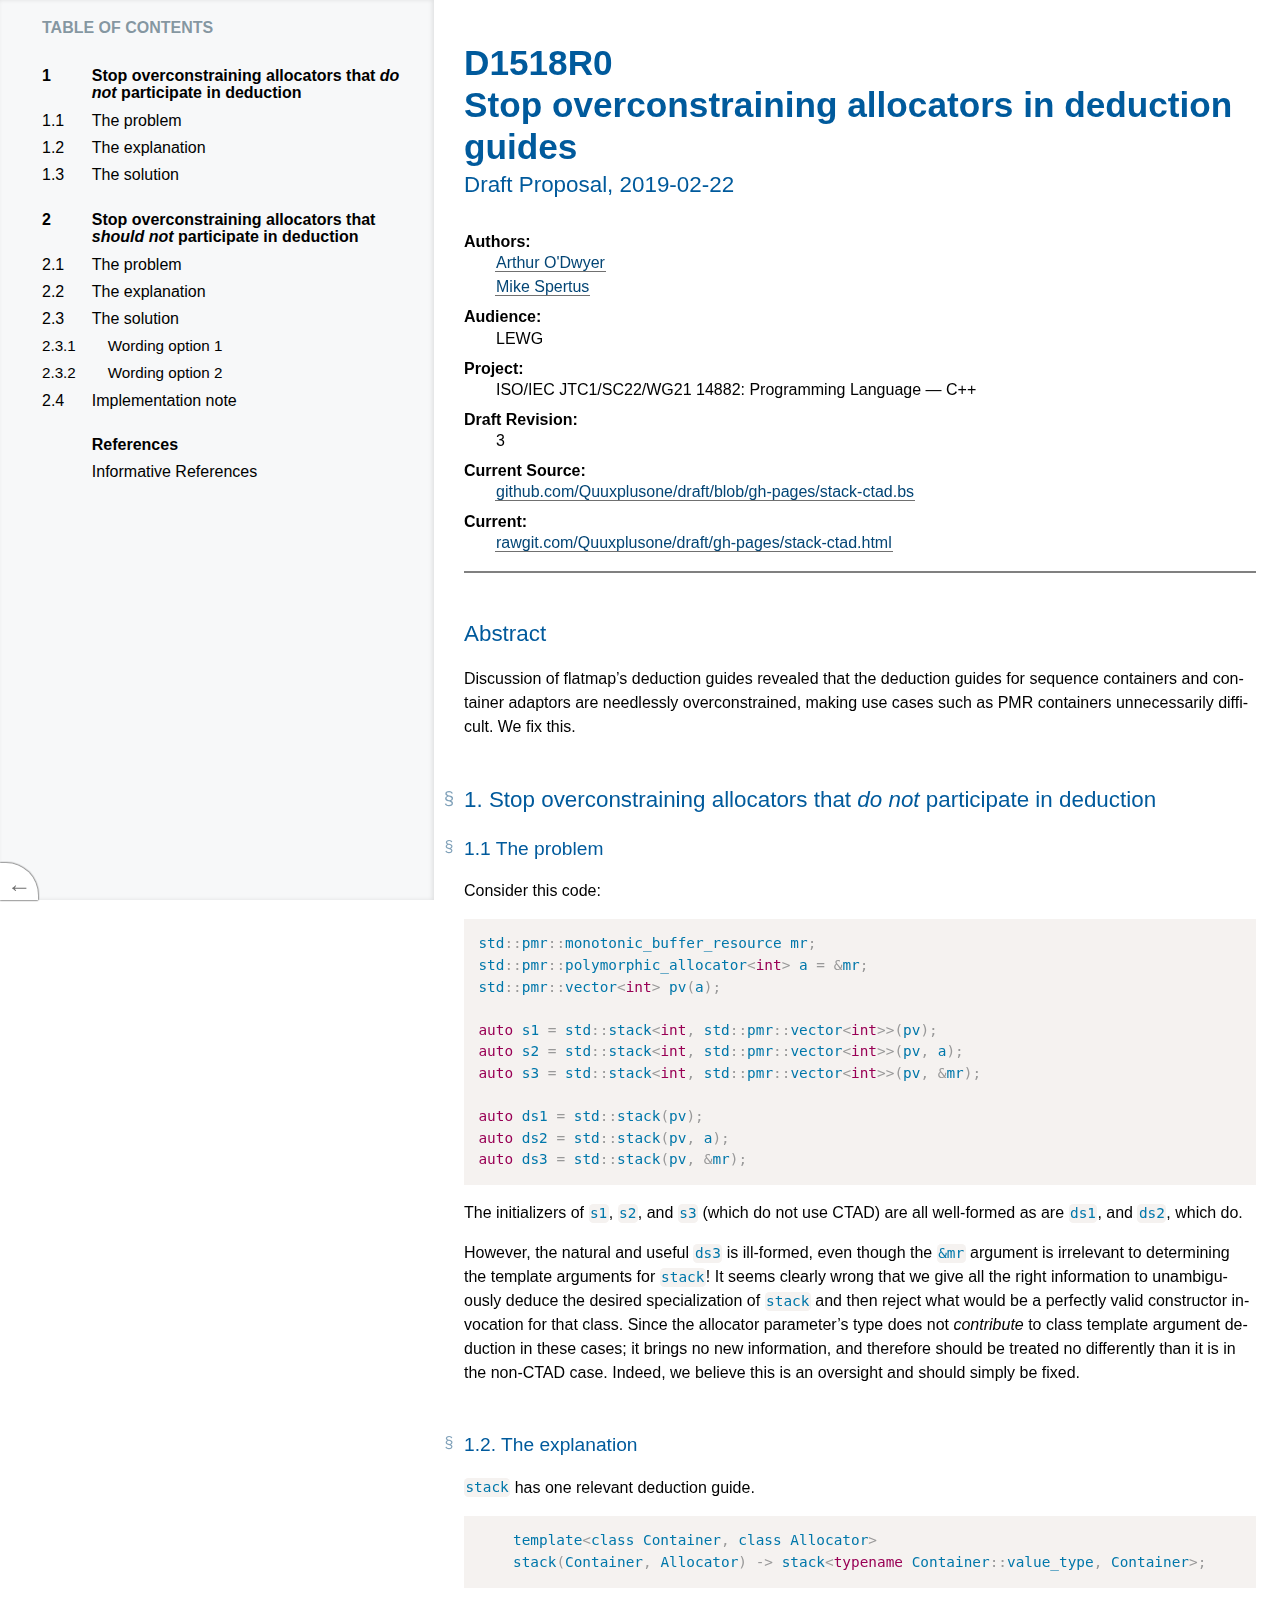
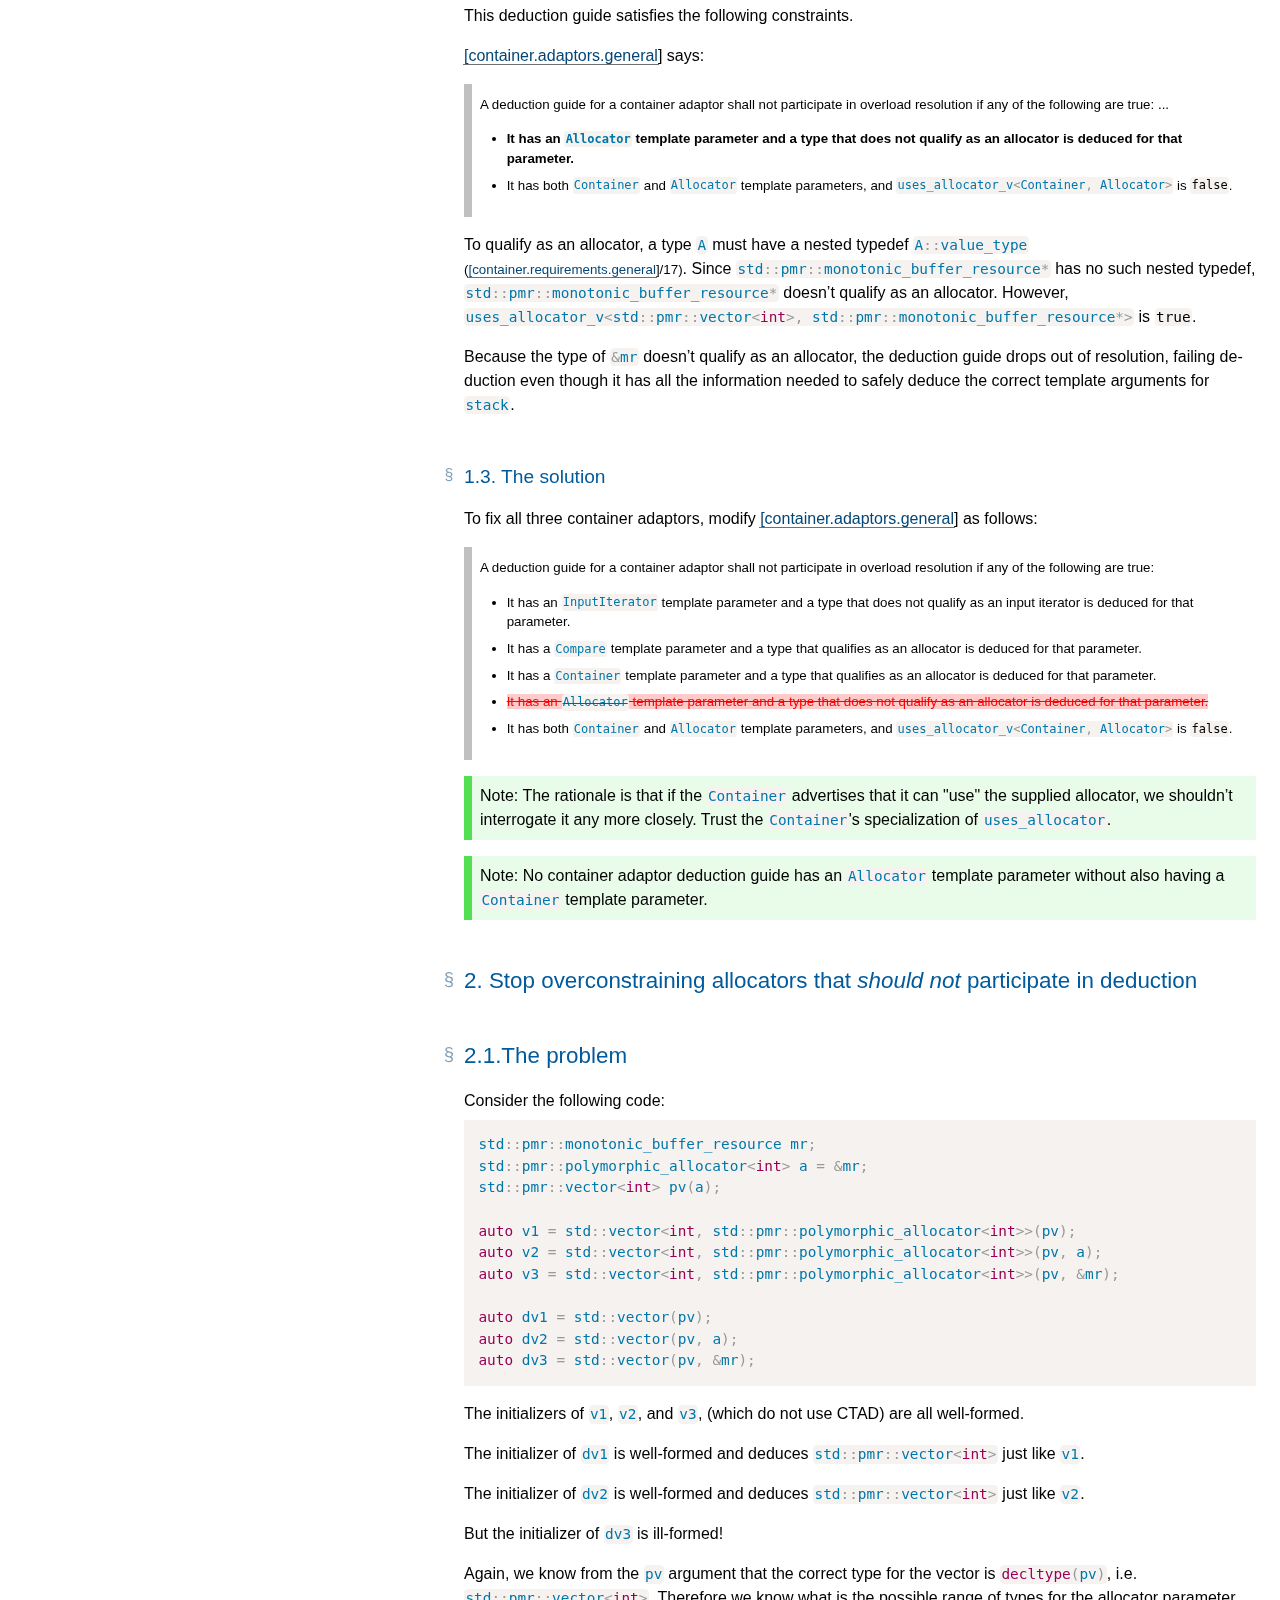
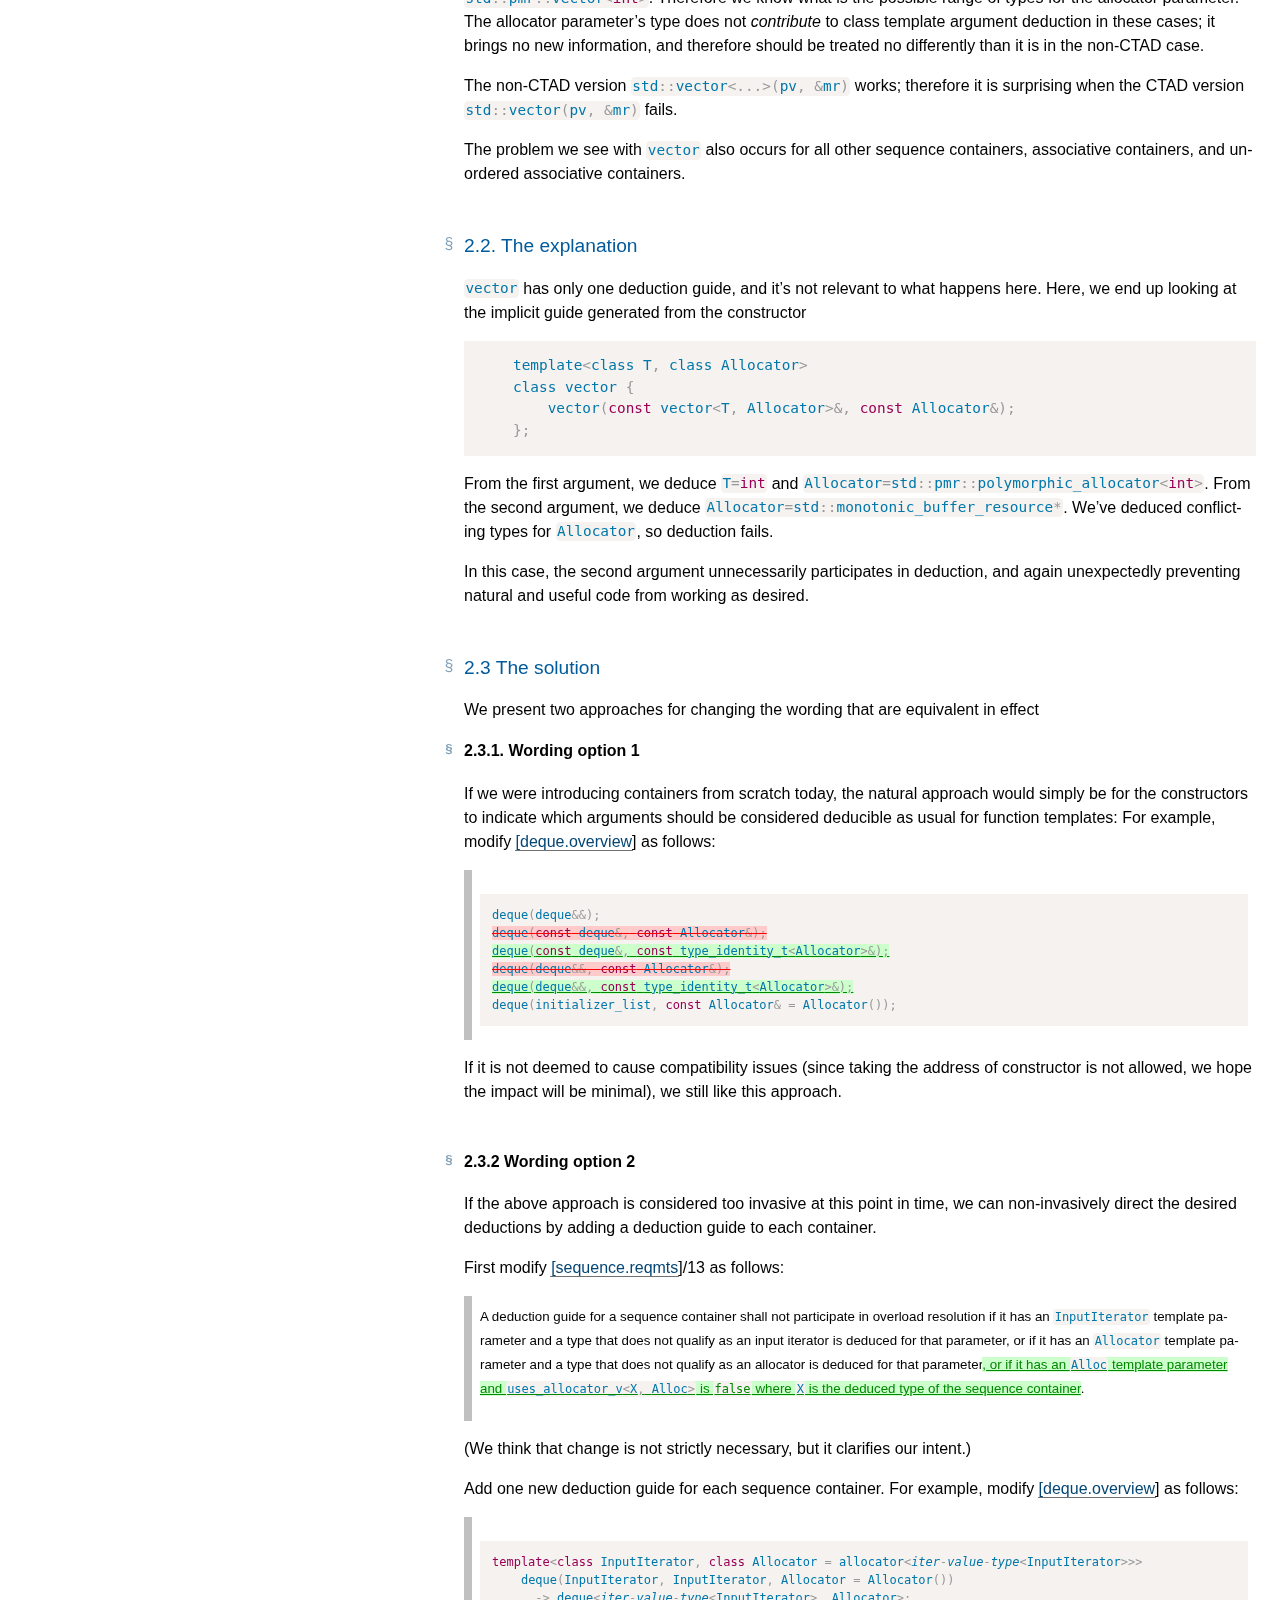
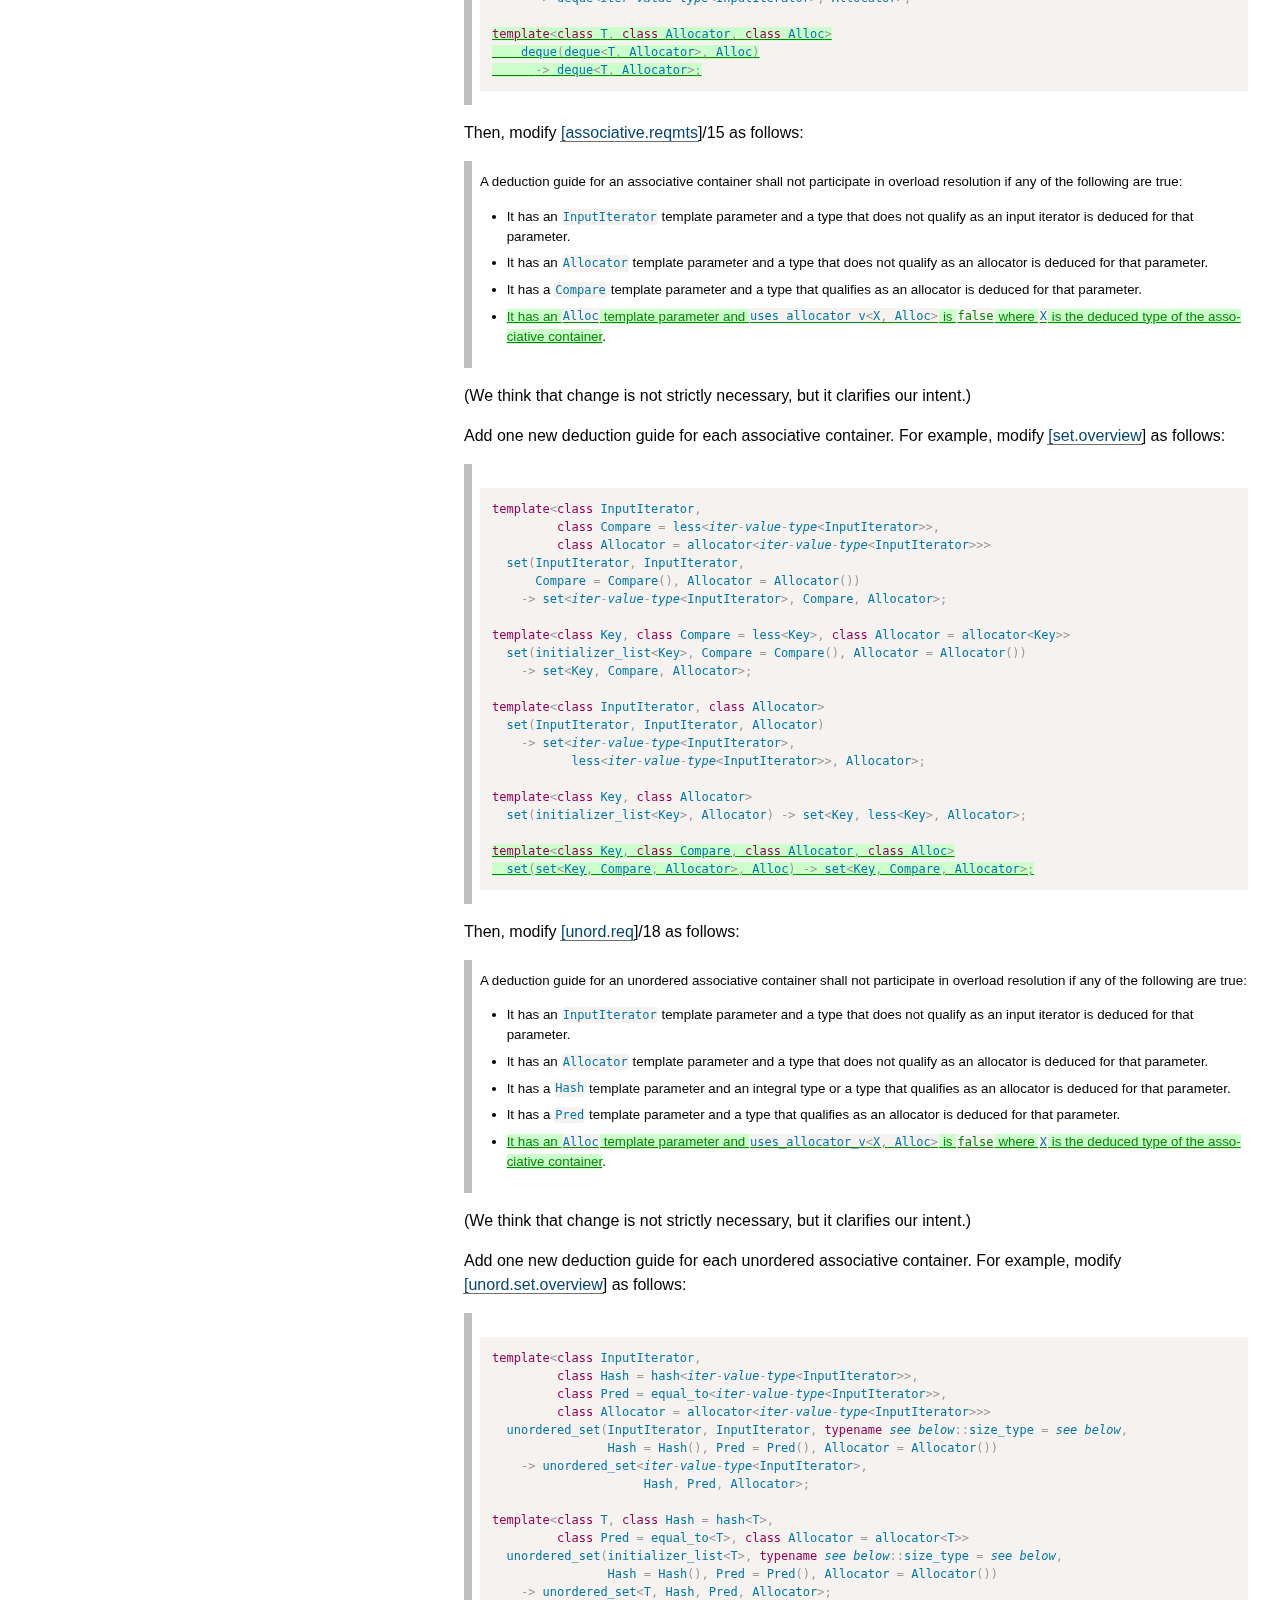
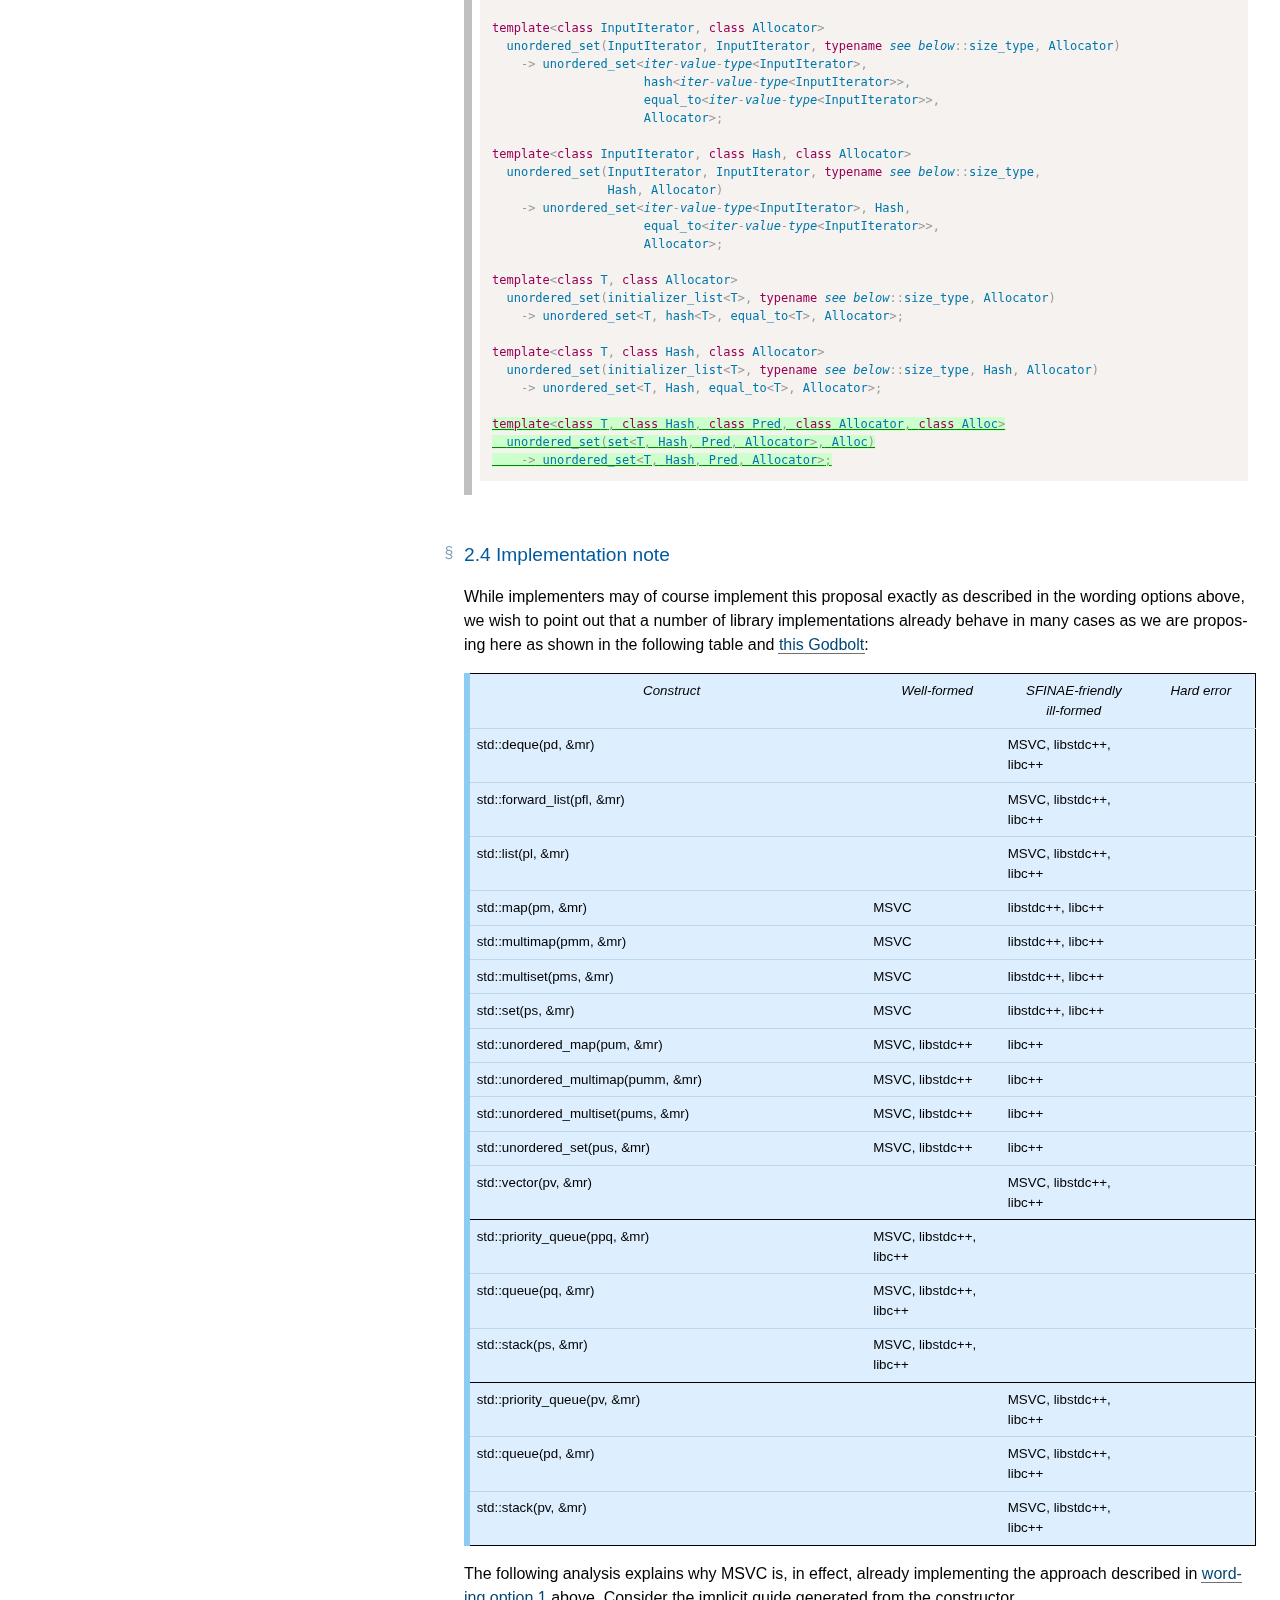
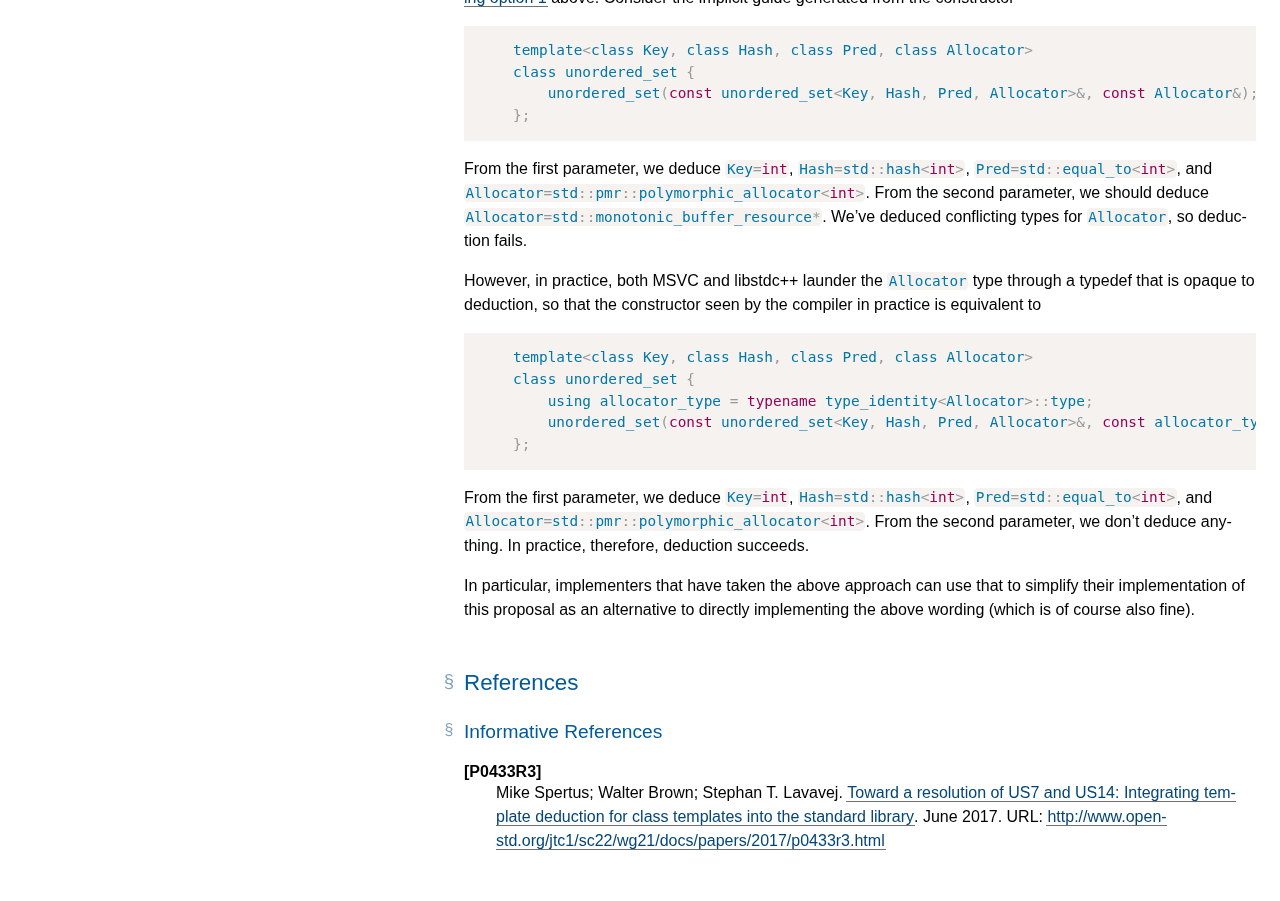
==== commit dfb3e7eb: "Wording to send to Arthur" ====
--- a/d1518-container-deduction-guides.html
+++ b/d1518-container-deduction-guides.html
@@ -1476,21 +1476,26 @@
   <nav data-fill-with="table-of-contents" id="toc">
    <h2 class="no-num no-toc no-ref" id="contents">Table of Contents</h2>
    <ol class="toc" role="directory">
-    <li><a href="#problem"><span class="secno">1</span> <span class="content">The problem</span></a>
-    <li>
-     <a href="#explanation"><span class="secno">2</span> <span class="content">The explanation</span></a>
+    <li><a href="#overconst1"><span class="secno">1</span> <span class="content">Stop overconstraining allocators that <em>do not</em> participate in deduction</span></a>
      <ol class="toc">
-      <li><a href="#explanation-vector"><span class="secno">2.1</span> <span class="content">How deduction fails for <code class="highlight"><c- n>vector</c-></code></span></a>
-      <li><a href="#explanation-unordered-set"><span class="secno">2.2</span> <span class="content">How deduction succeeds for <code class="highlight"><c- n>unordered_set</c-></code></span></a>
-      <li><a href="#explanation-stack"><span class="secno">2.3</span> <span class="content">How deduction fails for <code class="highlight"><c- n>stack</c-></code></span></a>
+      <li><a href="#problem1"><span class="secno">1.1</span> <span class="content">The problem</span></a>
+      <li><a href="#explanation1"><span class="secno">1.2</span> <span class="content">The explanation</span></a>
+      <li><a href="#solution1"><span class="secno">1.3</span> <span class="content">The solution</span></a>
      </ol>
-    <li>
-     <a href="#solution"><span class="secno">3</span> <span class="content">The solution</span></a>
+       </li>
+    <li><a href="#overconst2"><span class="secno">2</span> <span class="content">Stop overconstraining allocators that <em>should not</em> participate in deduction</span></a>
      <ol class="toc">
-      <li><a href="#solution-stack"><span class="secno">3.1</span> <span class="content">How to fix the container adaptors</span></a>
-      <li><a href="#solution-vector-option1"><span class="secno">3.2</span> <span class="content">How to fix the containers (option 1)</span></a>
-      <li><a href="#solution-vector-option2"><span class="secno">3.3</span> <span class="content">How to fix the containers (option 2)</span></a>
-     </ol>
+      <li><a href="#problem2"><span class="secno">2.1</span> <span class="content">The problem</span></a>
+      <li><a href="#explanation2"><span class="secno">2.2</span> <span class="content">The explanation</span></a>
+      <li><a href="#solution2"><span class="secno">2.3</span> <span class="content">The solution</span></a>
+          <ol class="toc">
+       <li><a href="#option1"><span class="secno">2.3.1</span> <span class="content">Wording option 1</span></a>
+      <li><a href="#option2"><span class="secno">2.3.2</span> <span class="content">Wording option 2</span></a>
+          </ol>
+     <li><a href="#implementation"><span class="secno">2.4</span> <span class="content">Implementation note</span></a>
+      </ol>
+       
+       </li>
     <li>
      <a href="#references"><span class="secno"></span> <span class="content">References</span></a>
      <ol class="toc">
@@ -1499,7 +1504,7 @@
    </ol>
   </nav>
   <main>
-   <h2 class="heading settled" data-level="1" id="overconst1"><span class="secno">1. </span><span class="content">Stop overconstraining allocators that do not participate in deduction</span><a class="self-link" href="#overconst1"></a></h2>
+   <h2 class="heading settled" data-level="1" id="overconst1"><span class="secno">1. </span><span class="content">Stop overconstraining allocators that <em>do not</em> participate in deduction</span><a class="self-link" href="#overconst1"></a></h2>
   <h3 class="heading settled" data-level="1" id="overconstr"><span class="secno">1.1 </span><span class="content">The problem</span><a class="self-link" href="#problem"></a></h3>
    <p>Consider this code:</p>
 <pre class="language-c++ highlight"><c- n>std</c-><c- o>::</c-><c- n>pmr</c-><c- o>::</c-><c- n>monotonic_buffer_resource</c-> <c- n>mr</c-><c- p>;</c->
@@ -1547,7 +1552,7 @@
    <p class="note" role="note"><span>Note:</span> No container adaptor deduction guide has an <code class="highlight"><c- n>Allocator</c-></code> template parameter without also having
 a <code class="highlight"><c- n>Container</c-></code> template parameter.</p>
 
-   <h2 class="heading settled" data-level="2" id="overconst2"><span class="secno">2. </span><span class="content">Stop overconstraining allocators that should not participate in deduction</span><a class="self-link" href="#overconst2"></a></h2>
+   <h2 class="heading settled" data-level="2" id="overconst2"><span class="secno">2. </span><span class="content">Stop overconstraining allocators that <em>should not</em> participate in deduction</span><a class="self-link" href="#overconst2"></a></h2>
    <h2 class="heading settled" data-level="2.1" id="problem2"><span class="secno">2.1.</span><span class="content">The problem</span><a class="self-link" href="#problem2"></a></h2>
 Consider the following code:
 	 <pre class="language-c++ highlight"><c- n>std</c-><c- o>::</c-><c- n>pmr</c-><c- o>::</c-><c- n>monotonic_buffer_resource</c-> <c- n>mr</c-><c- p>;</c->
@@ -1588,7 +1593,7 @@
     <h3 class="heading settled" data-level="2.3" id="solution2"><span class="secno">2.3 </span><span class="content">The solution</span><a class="self-link" href="#solution2"></a></h3>
       We present two approaches for changing the wording that are
       equivalent in effect
-       <h4 class="heading settled" data-level="2.3.1" id="option1"><span class="secno">3.2. </span><span class="content">Wording option 1</span><a class="self-link" href="#option1"></a></h4>
+       <h4 class="heading settled" data-level="2.3.1" id="option1"><span class="secno">2.3.1. </span><span class="content">Wording option 1</span><a class="self-link" href="#option1"></a></h4>
    <p>If we were introducing containers from scratch today, the natural approach would simply be for the constructors to indicate which arguments should be considered deducible as usual for function templates:
 For example, modify <a href="http://eel.is/c++draft/deque.overview">[deque.overview</a>] as follows:</p>
    <p><small></small></p>
@@ -1721,16 +1726,15 @@
 </pre></small> </blockquote>
 
     <h3 class="heading settled" data-level="2.4" id="implementation"><span class="secno">2.4 </span><span class="content">Implementation note</span><a class="self-link" href="#implementation"></a></h3>
-While vendors may of course implement this proposal exactly as
-described in the wording options above, we want to point out
+<p>While implementers may of course implement this proposal exactly as
+described in the wording options above, we wish to point out
 that a number of library implementations already behave in many cases as
-       proposed here.
-<p>The following table summarizes what we see in <a href="https://godbolt.org/z/1QepHG">this Godbolt</a>:</p>
+       we are proposing here as shown in the following table and
+ <a href="https://godbolt.org/z/1QepHG">this Godbolt</a>:</p>
    <p><small></small></p>
    <small> <table class="def"> <tbody><tr><th>Construct</th><th>Well-formed</th><th>SFINAE-friendly<br> ill-formed</th><th>Hard error</th></tr> <tr><td>std::deque(pd, &amp;mr)</td> <td></td> <td>MSVC, libstdc++, libc++</td> <td></td> </tr><tr><td>std::forward_list(pfl, &amp;mr)</td> <td></td> <td>MSVC, libstdc++, libc++</td> <td></td> </tr><tr><td>std::list(pl, &amp;mr)</td> <td></td> <td>MSVC, libstdc++, libc++</td> <td></td> </tr><tr><td>std::map(pm, &amp;mr)</td> <td>MSVC</td> <td>libstdc++, libc++</td> <td></td> </tr><tr><td>std::multimap(pmm, &amp;mr)</td> <td>MSVC</td> <td>libstdc++, libc++</td> <td></td> </tr><tr><td>std::multiset(pms, &amp;mr)</td> <td>MSVC</td> <td>libstdc++, libc++</td> <td></td> </tr><tr><td>std::set(ps, &amp;mr)</td> <td>MSVC</td> <td>libstdc++, libc++</td> <td></td> </tr><tr><td>std::unordered_map(pum, &amp;mr)</td> <td>MSVC, libstdc++</td> <td>libc++</td> <td></td> </tr><tr><td>std::unordered_multimap(pumm, &amp;mr)</td> <td>MSVC, libstdc++</td> <td>libc++</td> <td></td> </tr><tr><td>std::unordered_multiset(pums, &amp;mr)</td> <td>MSVC, libstdc++</td> <td>libc++</td> <td></td> </tr><tr><td>std::unordered_set(pus, &amp;mr)</td> <td>MSVC, libstdc++</td> <td>libc++</td> <td></td> </tr><tr><td>std::vector(pv, &amp;mr)</td> <td></td> <td>MSVC, libstdc++, libc++</td> <td></td> </tr><tr></tr> <tr><td>std::priority_queue(ppq, &amp;mr)</td> <td>MSVC, libstdc++, libc++</td> <td></td> <td></td> </tr><tr><td>std::queue(pq, &amp;mr)</td> <td>MSVC, libstdc++, libc++</td> <td></td> <td></td> </tr><tr><td>std::stack(ps, &amp;mr)</td> <td>MSVC, libstdc++, libc++</td> <td></td> <td></td> </tr><tr></tr> <tr><td>std::priority_queue(pv, &amp;mr)</td> <td></td> <td>MSVC, libstdc++, libc++</td> <td></td> </tr><tr><td>std::queue(pd, &amp;mr)</td> <td></td> <td>MSVC, libstdc++, libc++</td> <td></td> </tr><tr><td>std::stack(pv, &amp;mr)</td> <td></td> <td>MSVC, libstdc++, libc++</td> <td></td> </tr></tbody></table> </small> 
-   <h2 class="heading settled" data-level="2" id="explanation"><span class="secno">2. </span><span class="content">The explanation</span><a class="self-link" href="#explanation"></a></h2>
-
-We should end up looking at the implicit guide generated from the constructor</p>
+<p>The following analysis explains why MSVC is, in effect, already
+    implementing the approach described in <a href="option1">wording option 1</a> above. Consider the implicit guide generated from the constructor</p>
 <pre class="language-c++ highlight">    <c- n>template</c-><c- o>&lt;</c-><c- n>class</c-> <c- n>Key</c-><c- p>,</c-> <c- n>class</c-> <c- n>Hash</c-><c- p>,</c-> <c- n>class</c-> <c- n>Pred</c-><c- p>,</c-> <c- n>class</c-> <c- n>Allocator</c-><c- o>></c->
     <c- n>class</c-> <c- n>unordered_set</c-> <c- p>{</c->
         <c- n>unordered_set</c-><c- p>(</c-><c- k>const</c-> <c- n>unordered_set</c-><c- o>&lt;</c-><c- n>Key</c-><c- p>,</c-> <c- n>Hash</c-><c- p>,</c-> <c- n>Pred</c-><c- p>,</c-> <c- n>Allocator</c-><c- o>>&amp;</c-><c- p>,</c-> <c- k>const</c-> <c- n>Allocator</c-><c- o>&amp;</c-><c- p>);</c->
@@ -1753,7 +1757,10 @@
 and <code class="highlight"><c- n>Allocator</c-><c- o>=</c-><c- n>std</c-><c- o>::</c-><c- n>pmr</c-><c- o>::</c-><c- n>polymorphic_allocator</c-><c- o>&lt;</c-><c- b>int</c-><c- o>></c-></code>.
 From the second parameter, we don’t deduce anything.
 In practice, therefore, deduction succeeds.</p>
-
+<p>In particular, implementers that have taken the above approach
+      can use that to simplify their implementation of this
+      proposal as an alternative to directly implementing
+      the above wording (which is of course also fine).</p>
   </main>
 <script>
 (function() {
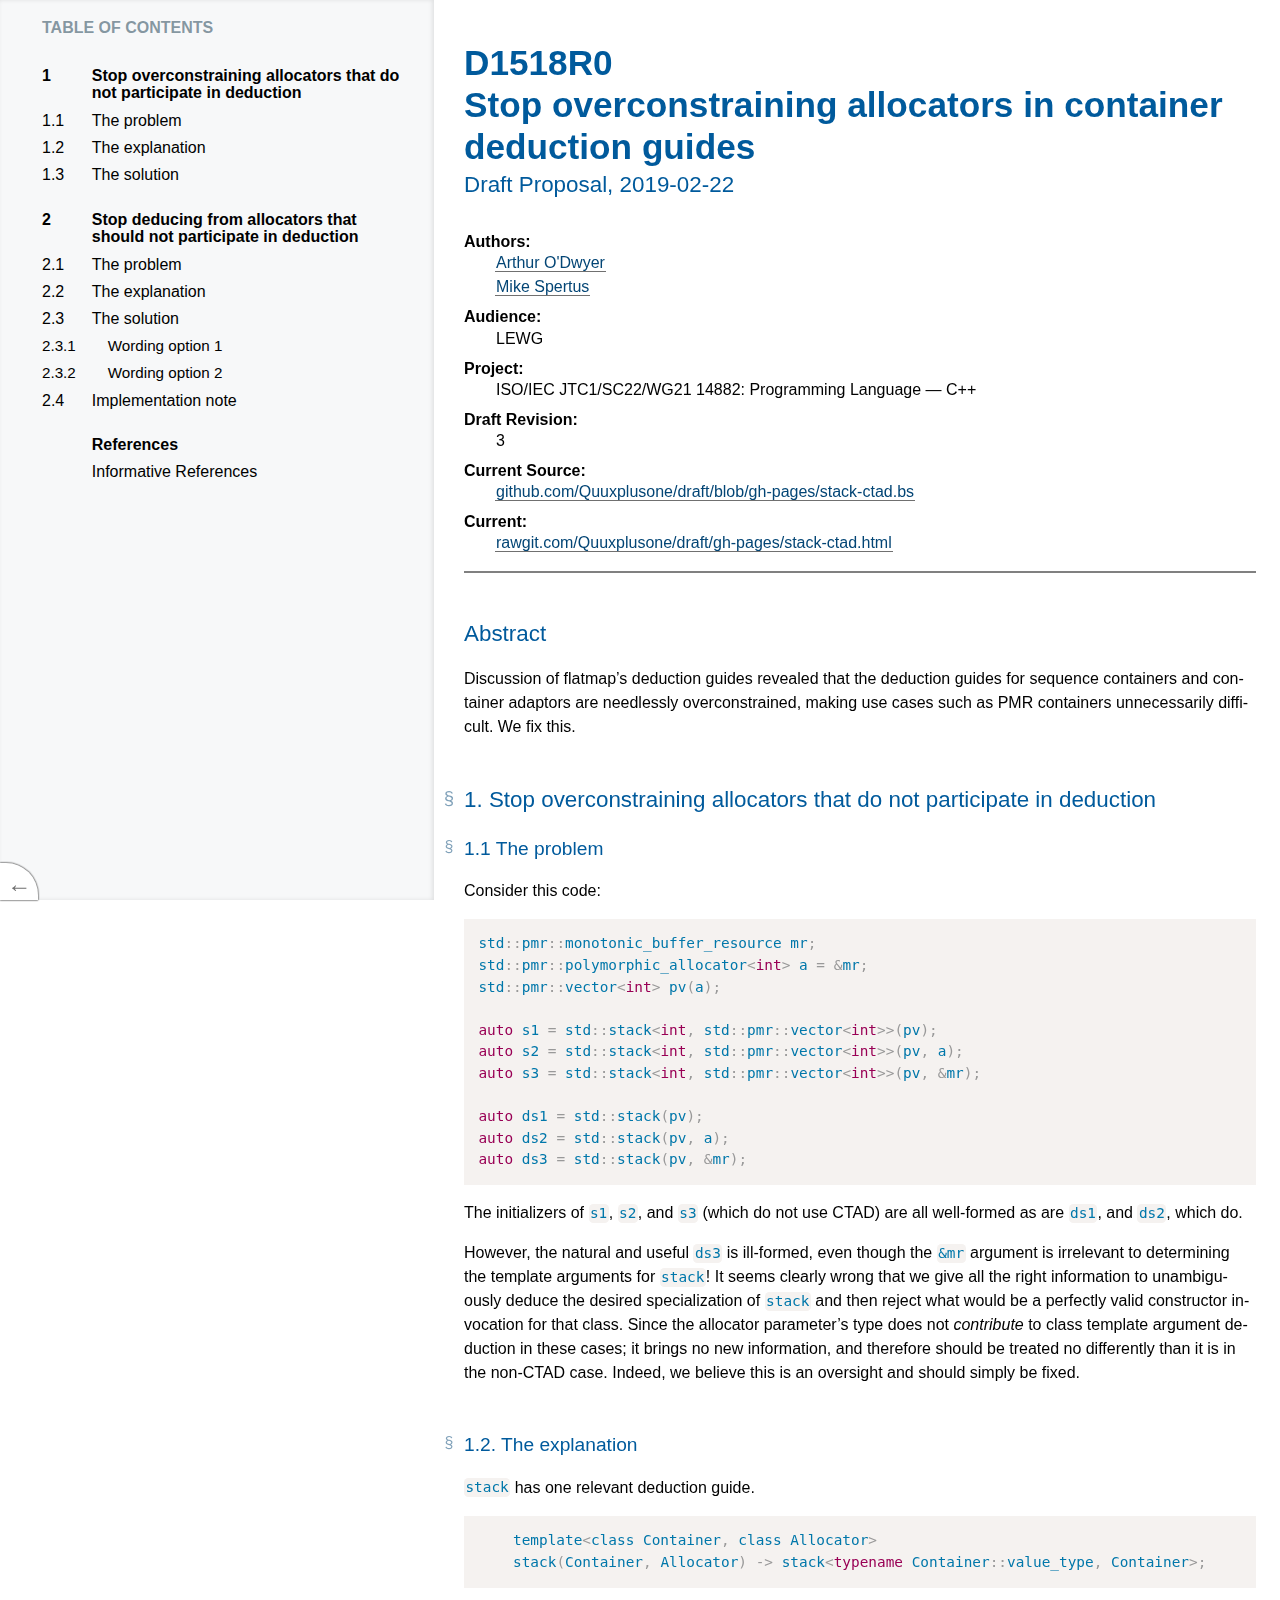
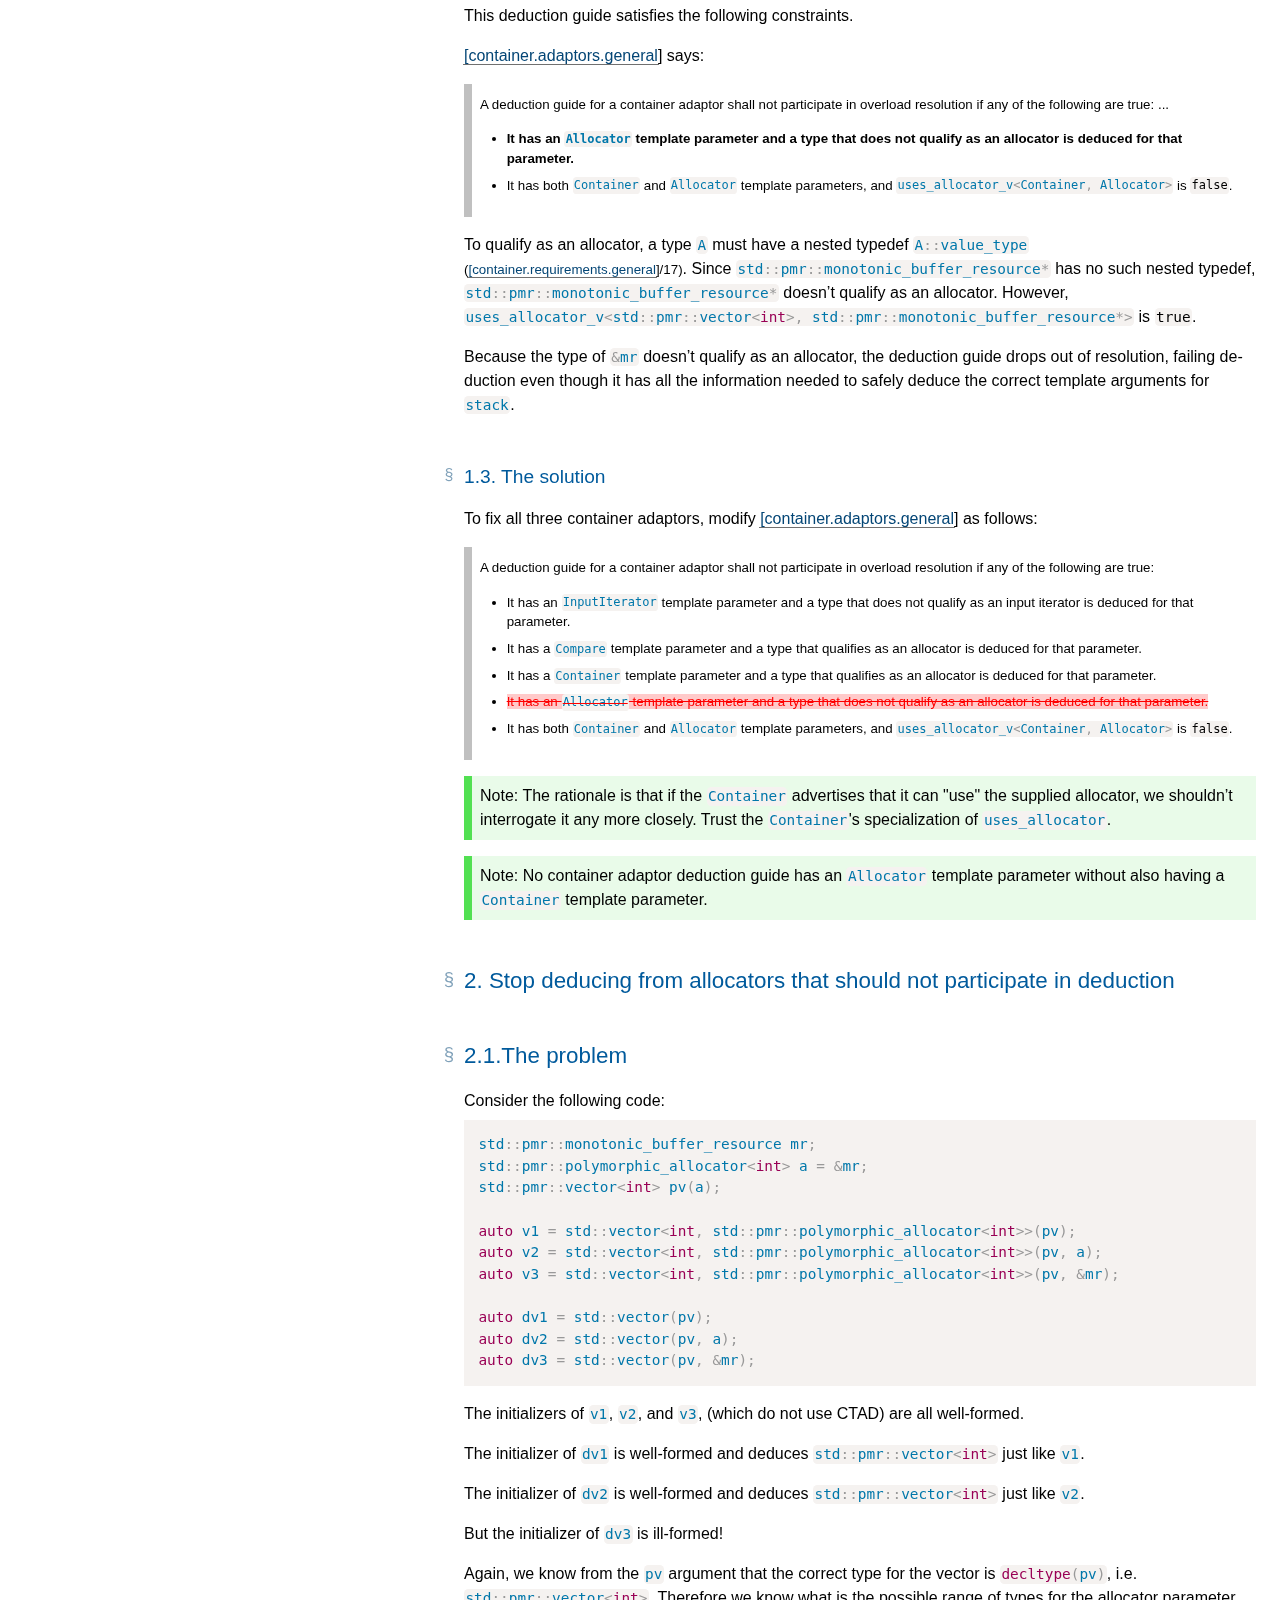
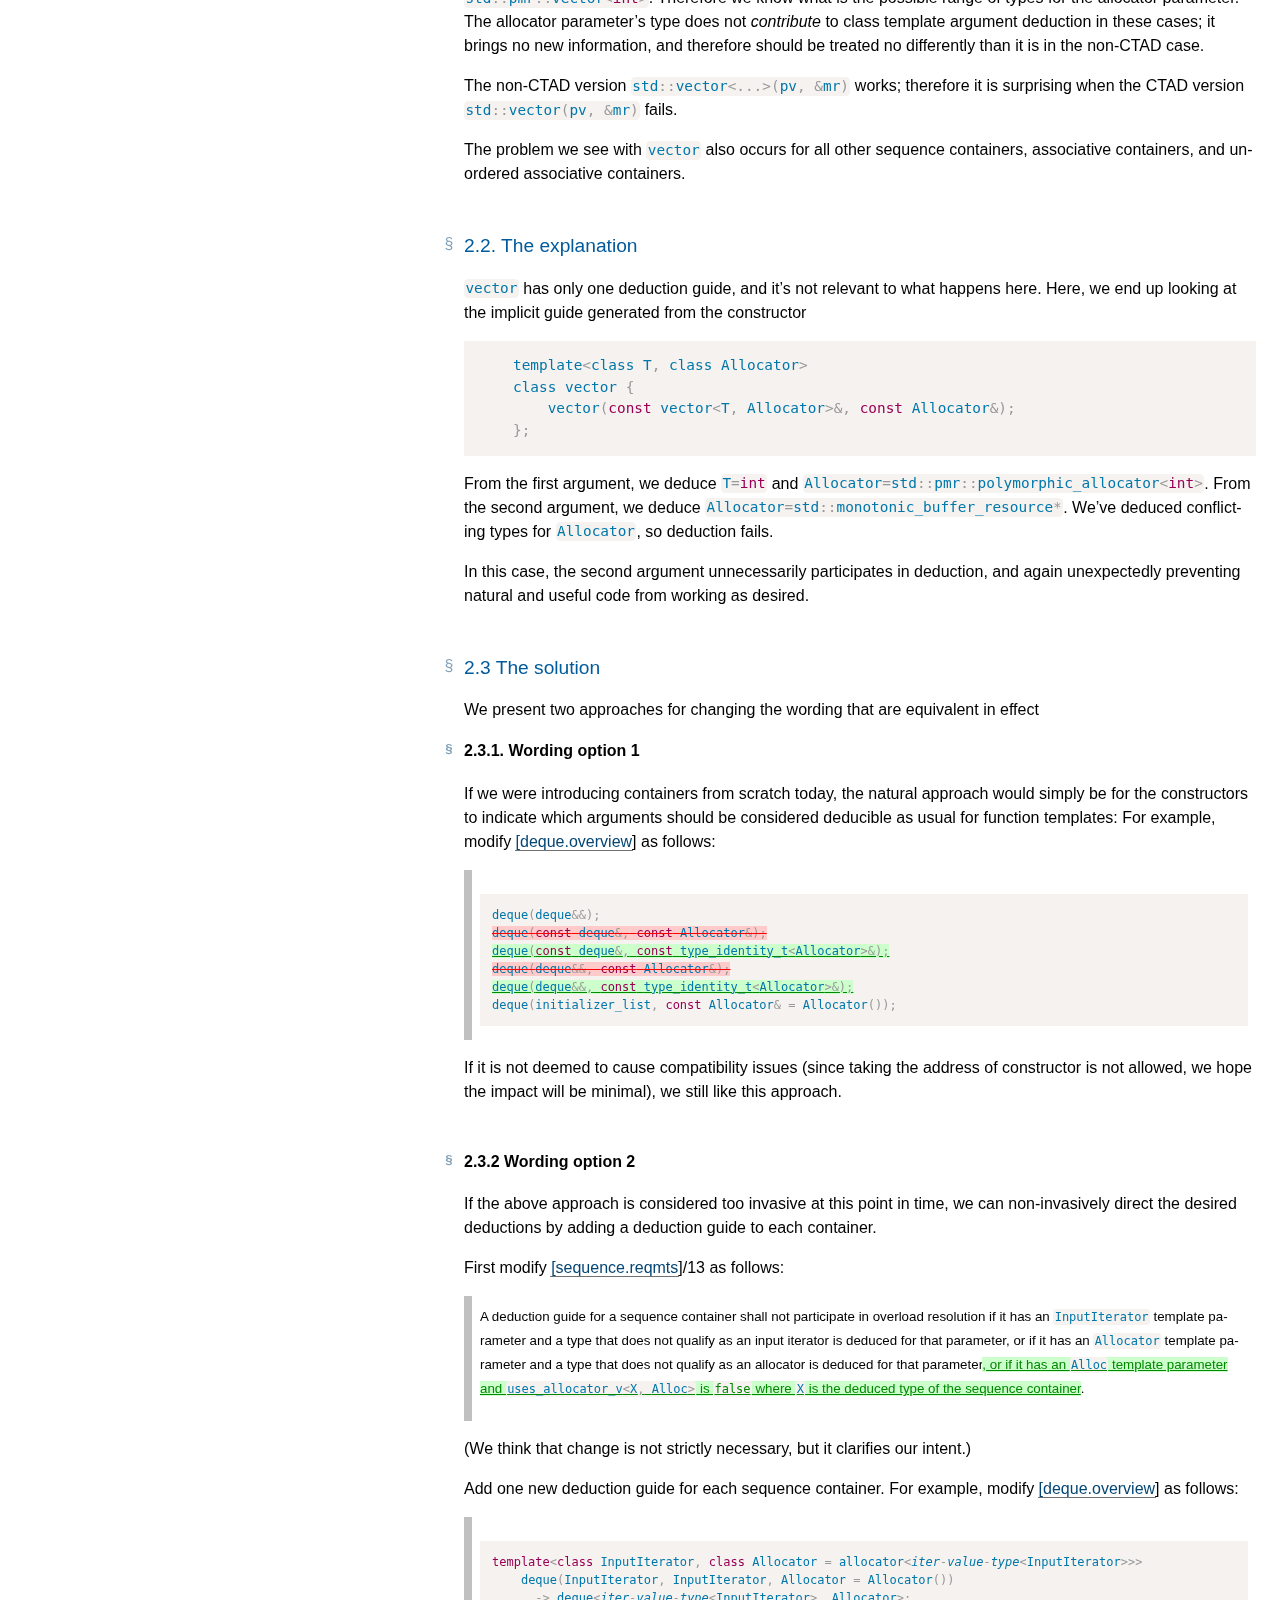
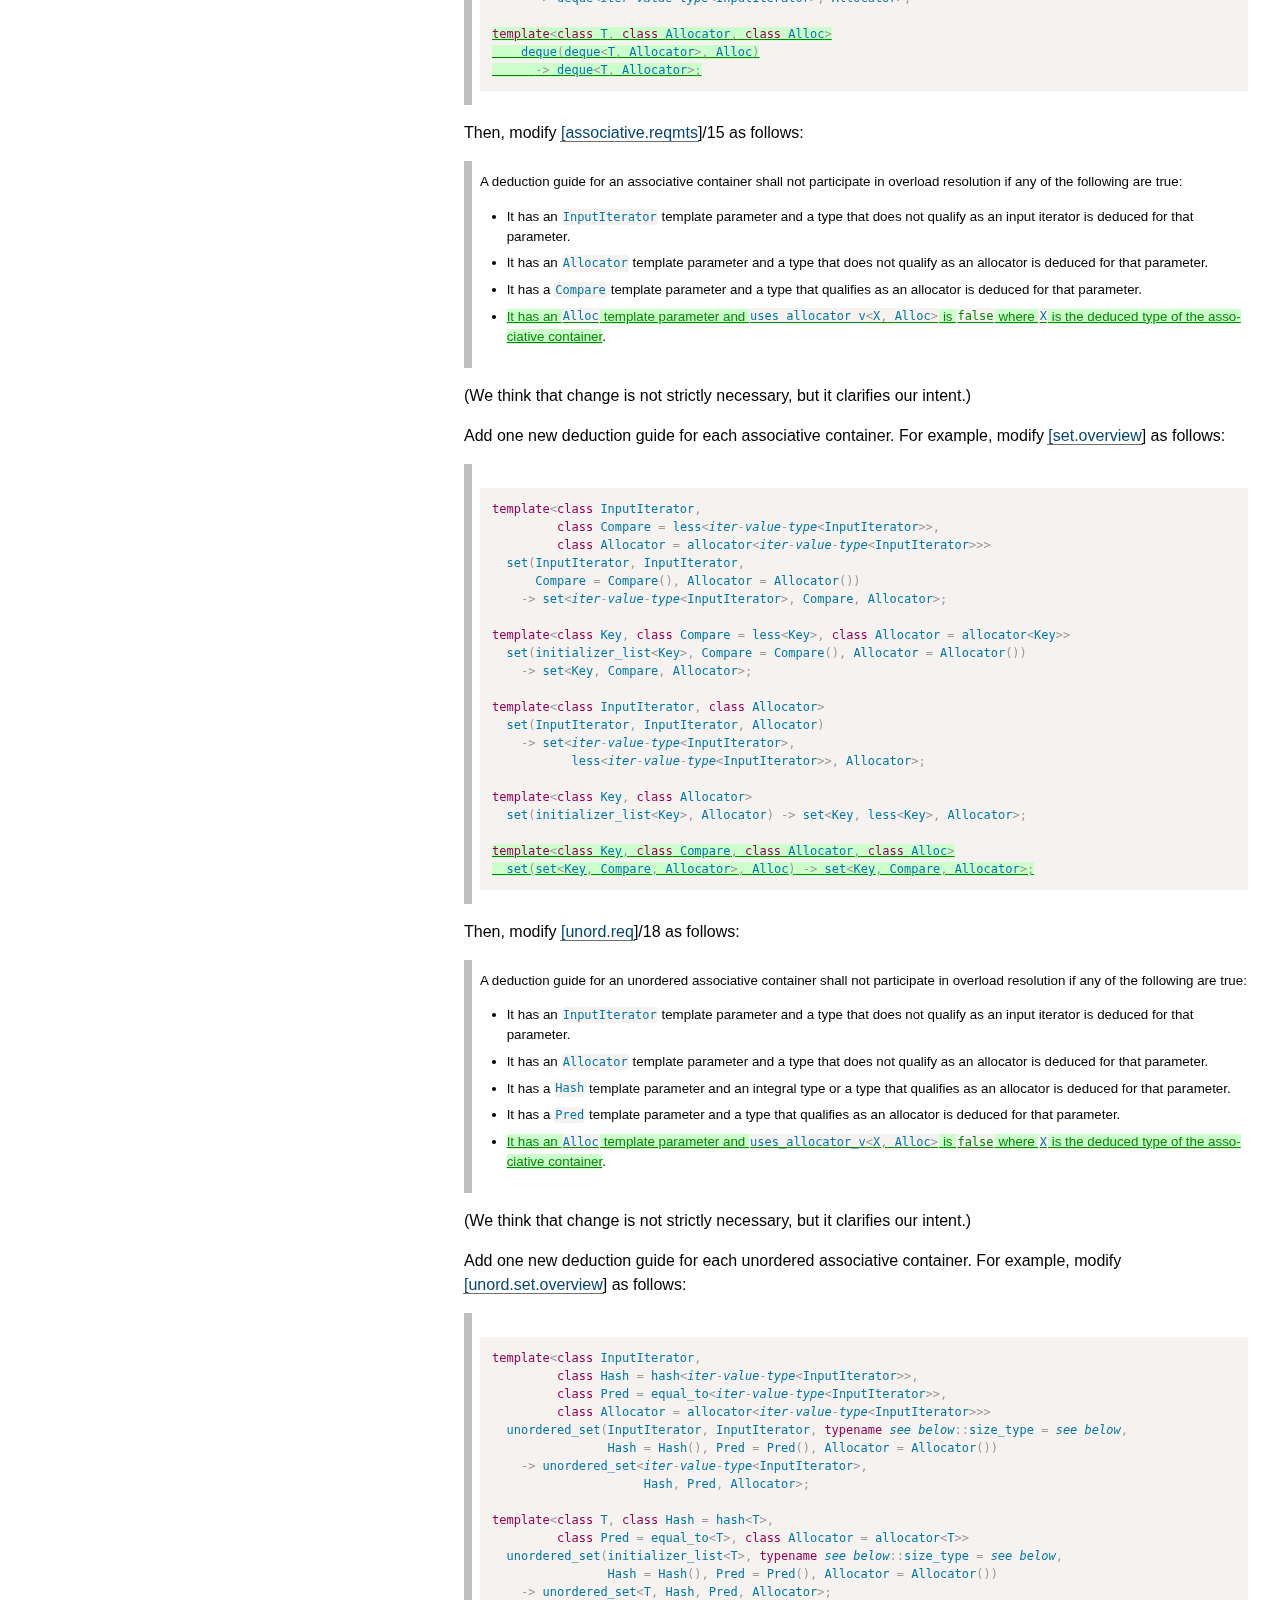
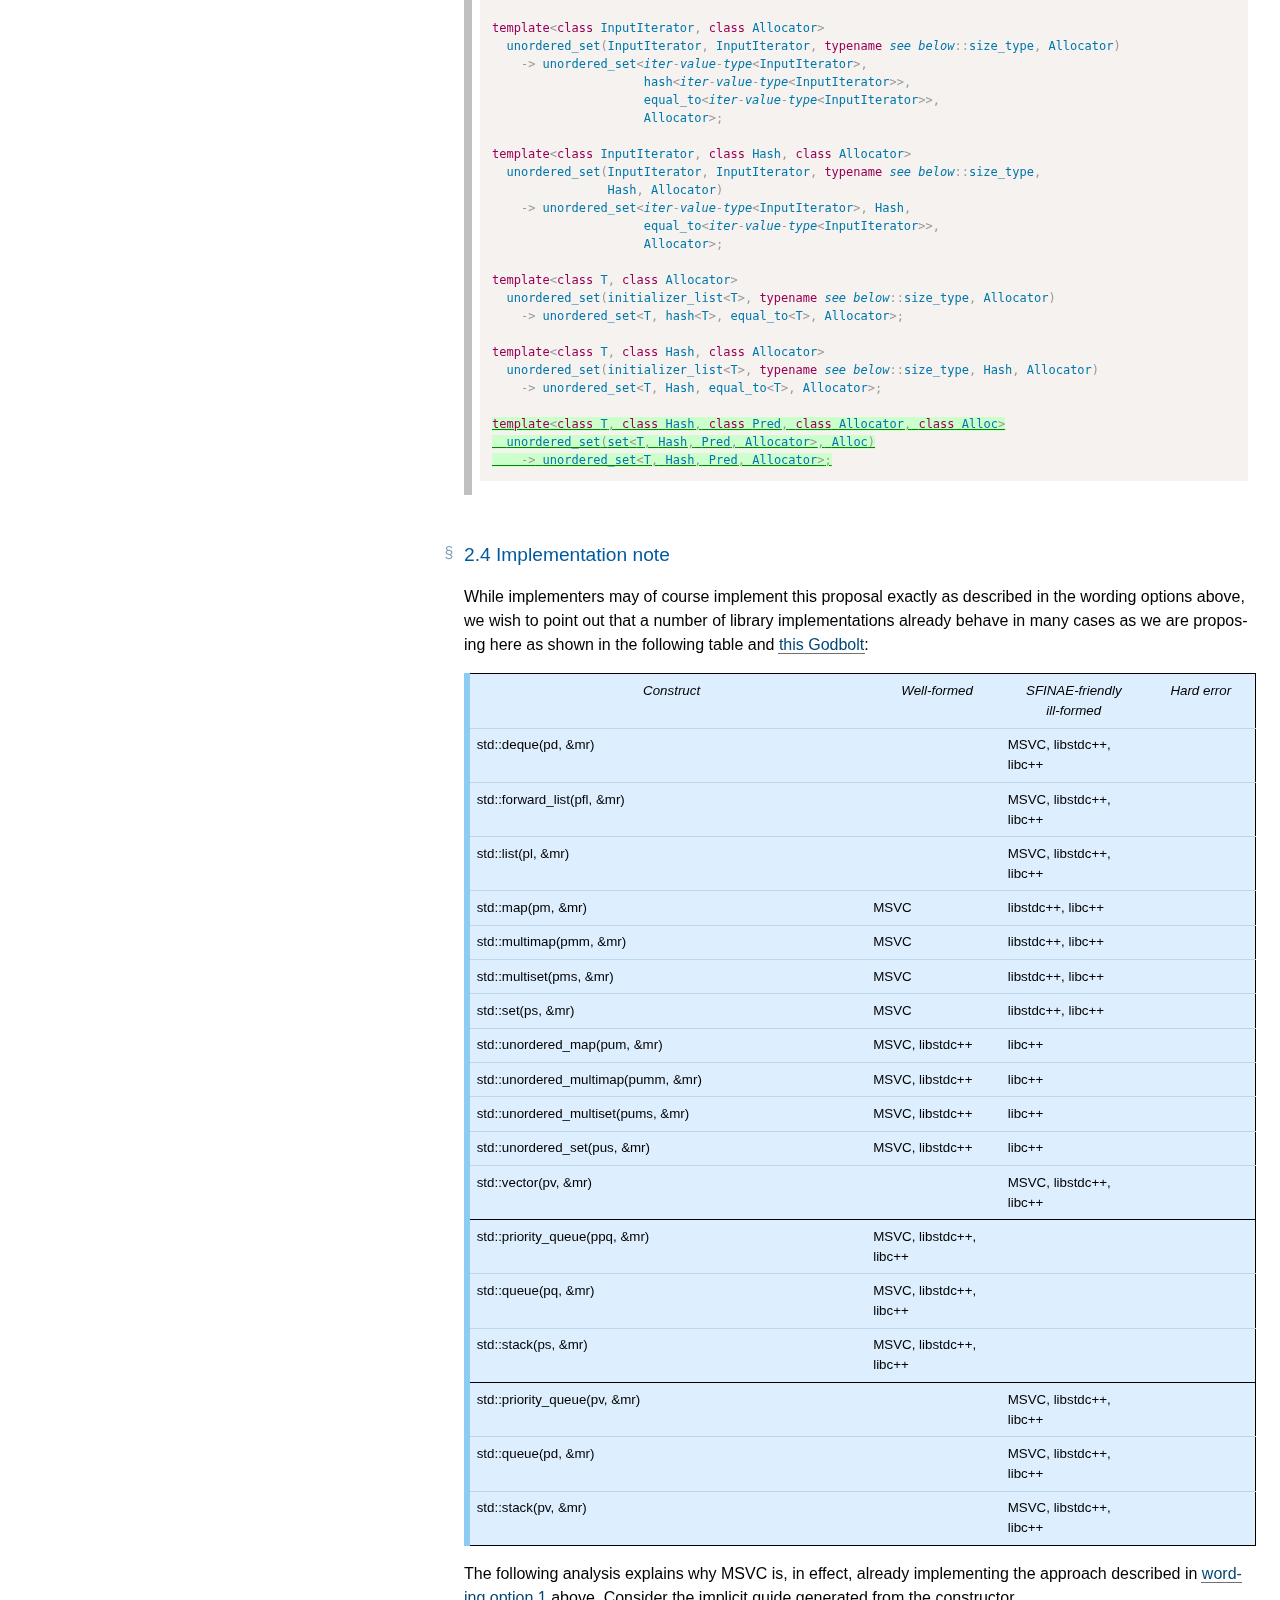
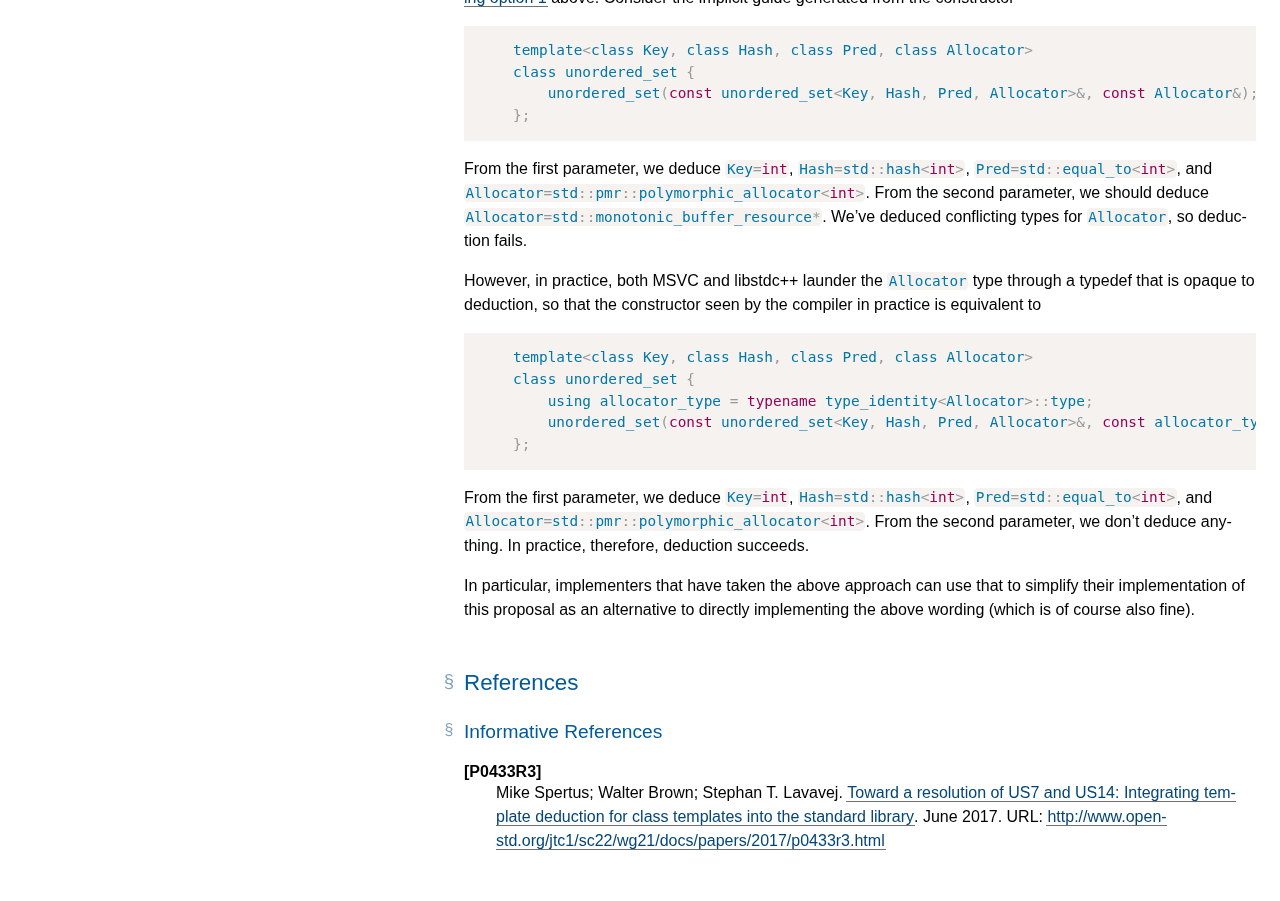
==== commit 497abf51: "Some final tweaks before sending" ====
--- a/d1518-container-deduction-guides.html
+++ b/d1518-container-deduction-guides.html
@@ -2,7 +2,7 @@
  <head>
   <meta content="text/html; charset=utf-8" http-equiv="Content-Type">
   <meta content="width=device-width, initial-scale=1, shrink-to-fit=no" name="viewport">
-  <title>D1518R0: Stop overconstraining allocators in deduction guides</title>
+  <title>D1518R0: Stop overconstraining allocators in container deduction guides</title>
 <style data-fill-with="stylesheet">/******************************************************************************
  *                   Style sheet for the W3C specifications                   *
  *
@@ -1441,7 +1441,7 @@
  <body class="h-entry">
   <div class="head">
    <p data-fill-with="logo"></p>
-   <h1 class="p-name no-ref" id="title">D1518R0<br>Stop overconstraining allocators in deduction guides</h1>
+   <h1 class="p-name no-ref" id="title">D1518R0<br>Stop overconstraining allocators in container deduction guides</h1>
    <h2 class="no-num no-toc no-ref heading settled" id="subtitle"><span class="content">Draft Proposal, <time class="dt-updated" datetime="2019-02-22">2019-02-22</time></span></h2>
    <div data-fill-with="spec-metadata">
     <dl>
@@ -1476,14 +1476,14 @@
   <nav data-fill-with="table-of-contents" id="toc">
    <h2 class="no-num no-toc no-ref" id="contents">Table of Contents</h2>
    <ol class="toc" role="directory">
-    <li><a href="#overconst1"><span class="secno">1</span> <span class="content">Stop overconstraining allocators that <em>do not</em> participate in deduction</span></a>
+    <li><a href="#overconst1"><span class="secno">1</span> <span class="content">Stop overconstraining allocators that do not participate in deduction</span></a>
      <ol class="toc">
       <li><a href="#problem1"><span class="secno">1.1</span> <span class="content">The problem</span></a>
       <li><a href="#explanation1"><span class="secno">1.2</span> <span class="content">The explanation</span></a>
       <li><a href="#solution1"><span class="secno">1.3</span> <span class="content">The solution</span></a>
      </ol>
        </li>
-    <li><a href="#overconst2"><span class="secno">2</span> <span class="content">Stop overconstraining allocators that <em>should not</em> participate in deduction</span></a>
+    <li><a href="#overconst2"><span class="secno">2</span> <span class="content">Stop deducing from allocators that should not participate in deduction</span></a>
      <ol class="toc">
       <li><a href="#problem2"><span class="secno">2.1</span> <span class="content">The problem</span></a>
       <li><a href="#explanation2"><span class="secno">2.2</span> <span class="content">The explanation</span></a>
@@ -1504,7 +1504,7 @@
    </ol>
   </nav>
   <main>
-   <h2 class="heading settled" data-level="1" id="overconst1"><span class="secno">1. </span><span class="content">Stop overconstraining allocators that <em>do not</em> participate in deduction</span><a class="self-link" href="#overconst1"></a></h2>
+   <h2 class="heading settled" data-level="1" id="overconst1"><span class="secno">1. </span><span class="content">Stop overconstraining allocators that do not participate in deduction</span><a class="self-link" href="#overconst1"></a></h2>
   <h3 class="heading settled" data-level="1" id="overconstr"><span class="secno">1.1 </span><span class="content">The problem</span><a class="self-link" href="#problem"></a></h3>
    <p>Consider this code:</p>
 <pre class="language-c++ highlight"><c- n>std</c-><c- o>::</c-><c- n>pmr</c-><c- o>::</c-><c- n>monotonic_buffer_resource</c-> <c- n>mr</c-><c- p>;</c->
@@ -1552,7 +1552,7 @@
    <p class="note" role="note"><span>Note:</span> No container adaptor deduction guide has an <code class="highlight"><c- n>Allocator</c-></code> template parameter without also having
 a <code class="highlight"><c- n>Container</c-></code> template parameter.</p>
 
-   <h2 class="heading settled" data-level="2" id="overconst2"><span class="secno">2. </span><span class="content">Stop overconstraining allocators that <em>should not</em> participate in deduction</span><a class="self-link" href="#overconst2"></a></h2>
+   <h2 class="heading settled" data-level="2" id="overconst2"><span class="secno">2. </span><span class="content">Stop deducing from allocators that should not participate in deduction</span><a class="self-link" href="#overconst2"></a></h2>
    <h2 class="heading settled" data-level="2.1" id="problem2"><span class="secno">2.1.</span><span class="content">The problem</span><a class="self-link" href="#problem2"></a></h2>
 Consider the following code:
 	 <pre class="language-c++ highlight"><c- n>std</c-><c- o>::</c-><c- n>pmr</c-><c- o>::</c-><c- n>monotonic_buffer_resource</c-> <c- n>mr</c-><c- p>;</c->
